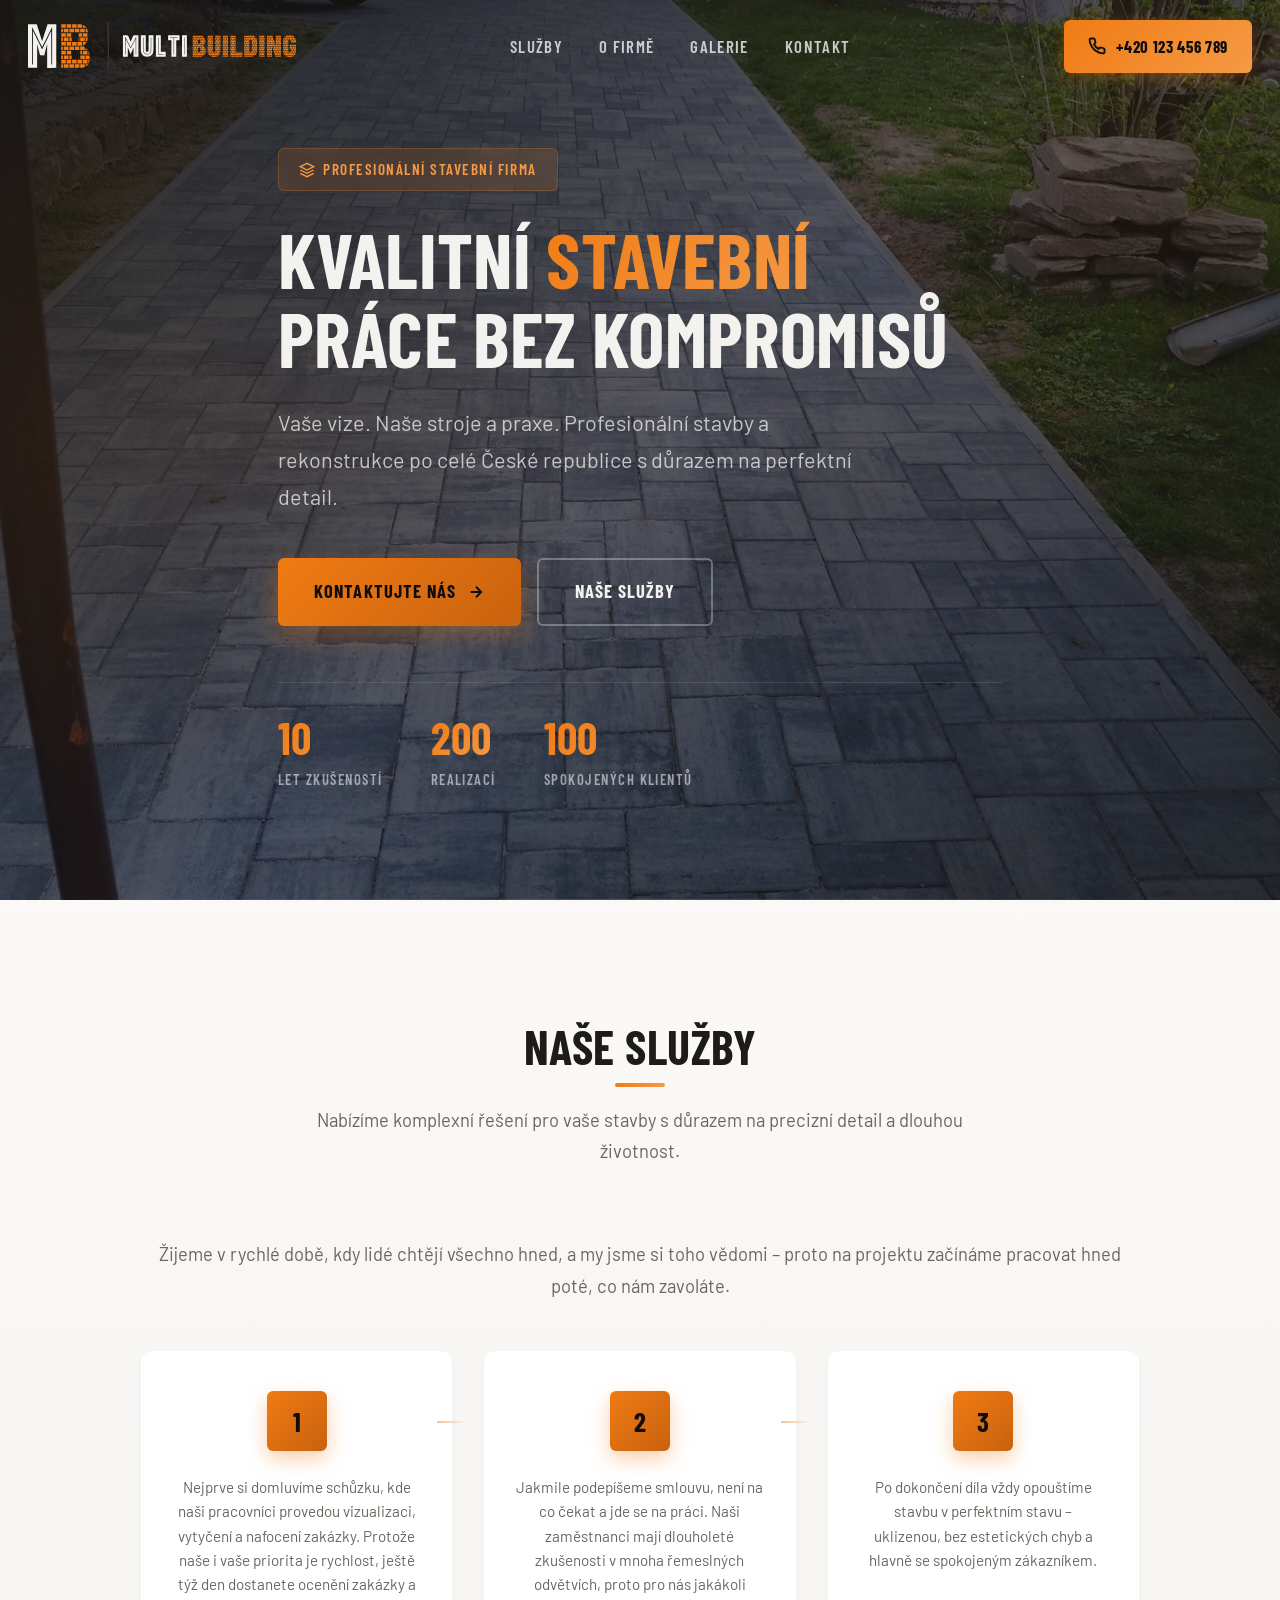
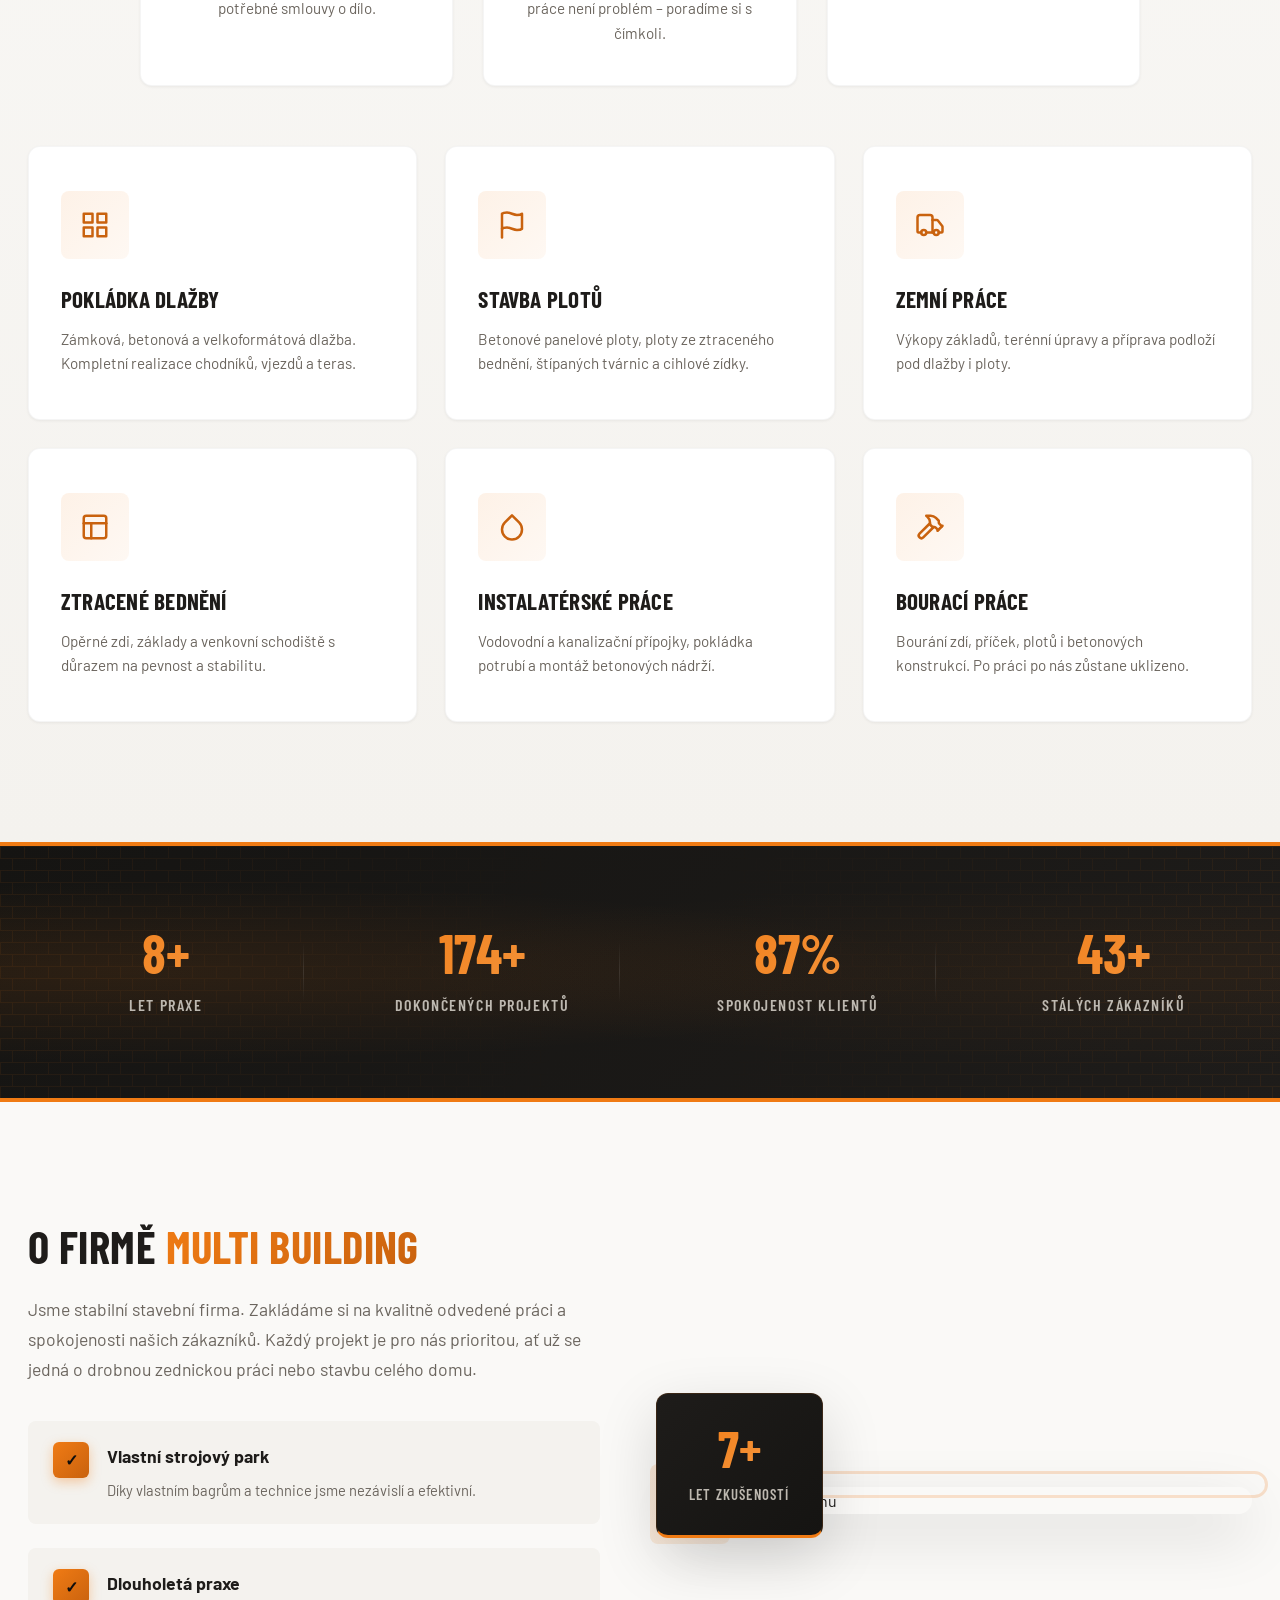
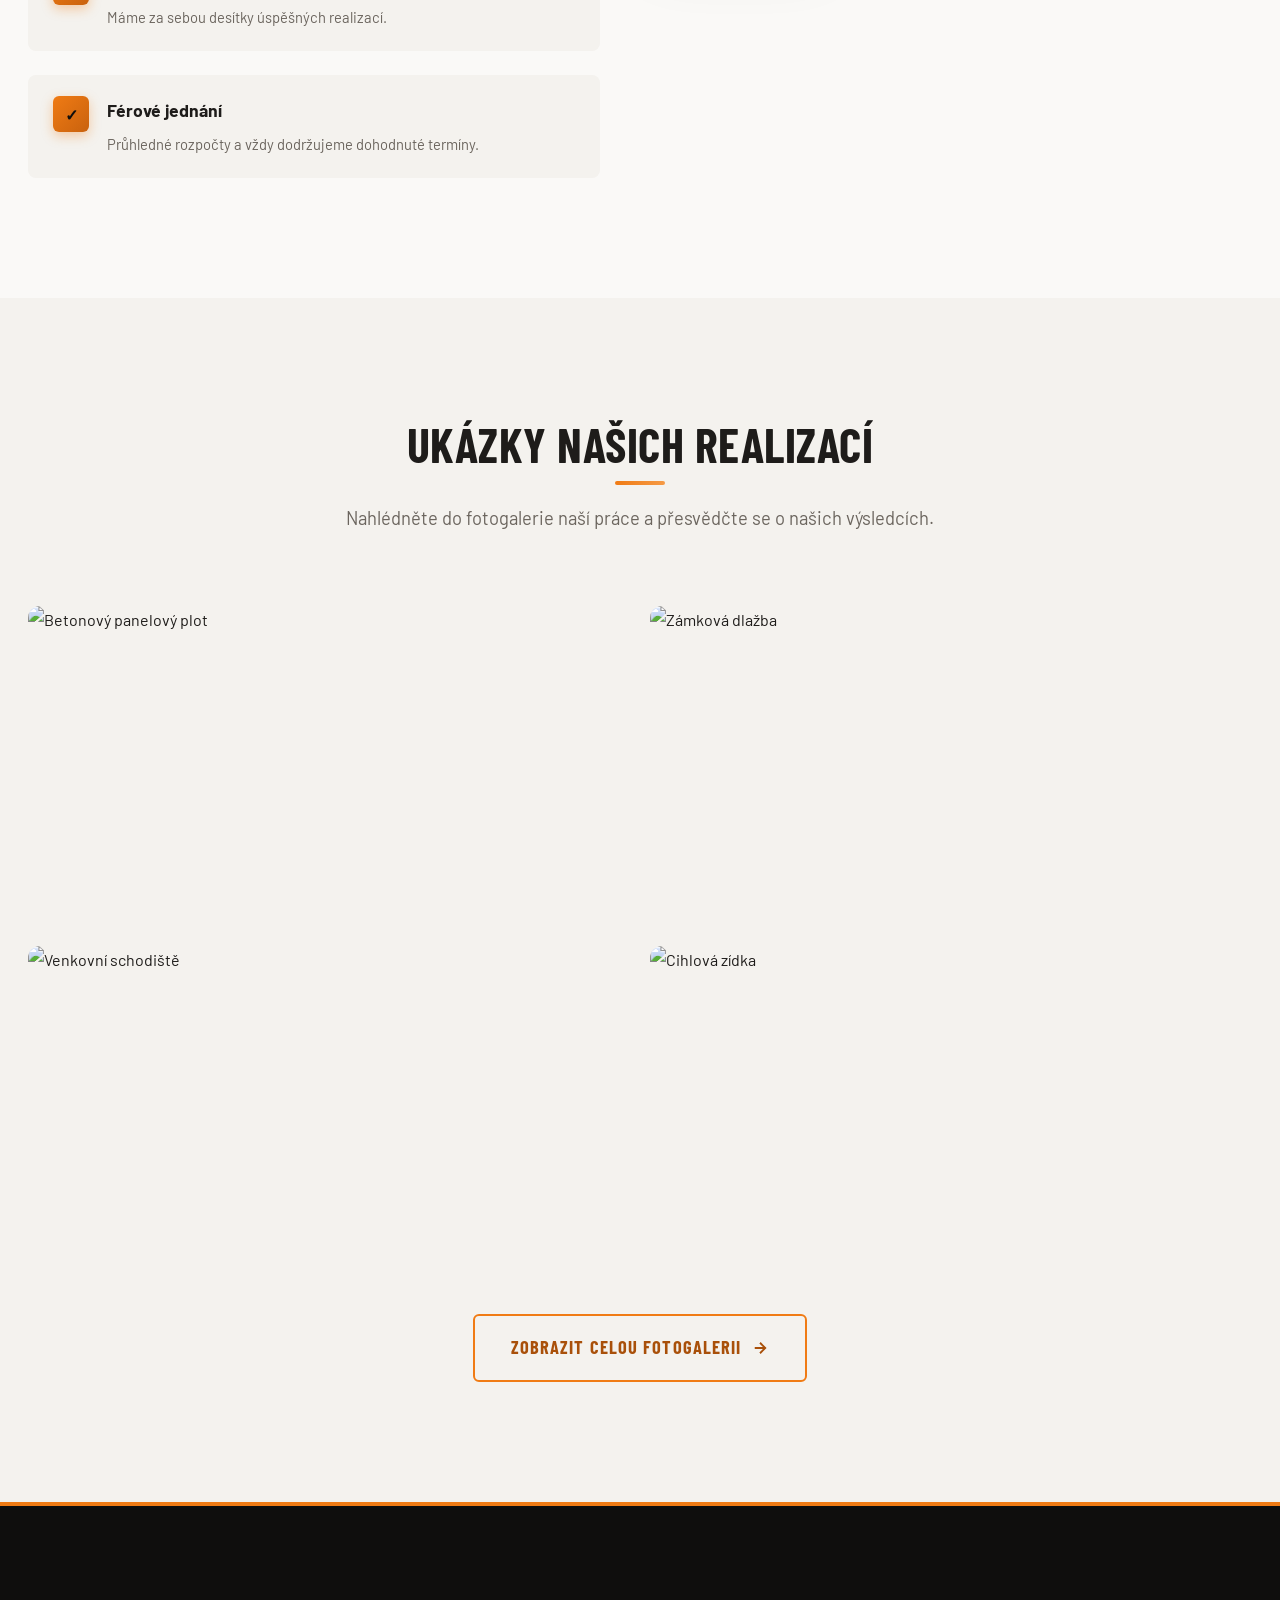
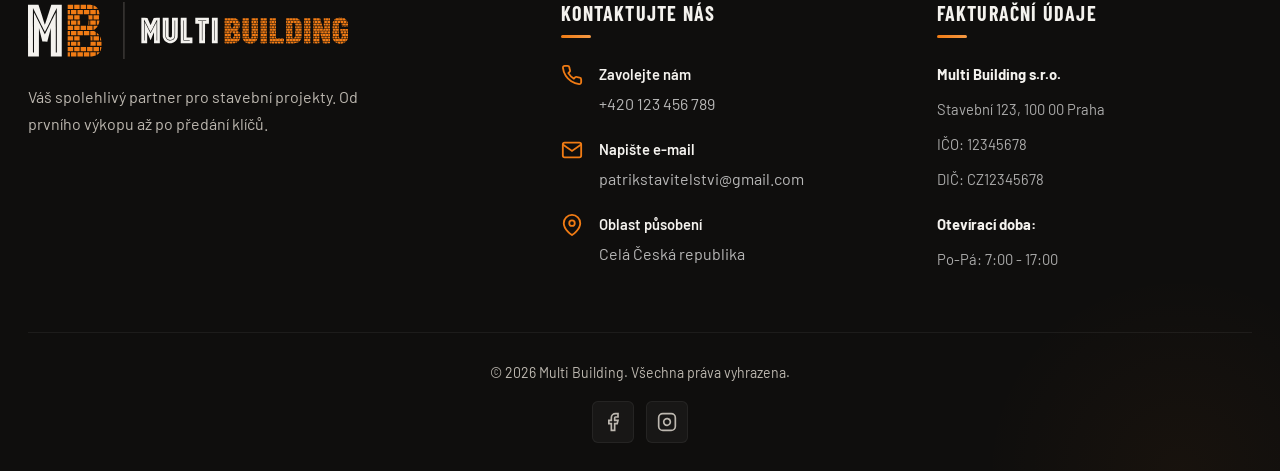
==== index.html @ 067bc7cc "Rozmazání obličejů na všech fotkách přes Cloudinary Všechny odkazy na fotky (101 v galerii, 5 na hla" ====
<!DOCTYPE html>
<html lang="cs">
<head>
    <meta charset="UTF-8">
    <meta name="viewport" content="width=device-width, initial-scale=1.0">
    <meta name="description" content="Multi Building - Profesionální stavební práce, rekonstrukce a zednické práce. Pokládka dlažby, stavba plotů, zemní, instalatérské a bourací práce po celé ČR.">
    <title>Multi Building | Spolehlivé stavební práce</title>
    <meta name="theme-color" content="#151412">
    <!-- Favicon -->
    <link rel="icon" href="favicon.svg" type="image/svg+xml">
    <link rel="icon" href="favicon-32.png" sizes="32x32" type="image/png">
    <link rel="apple-touch-icon" href="apple-touch-icon.png">
    <!-- Google Fonts: Barlow + Barlow Condensed -->
    <link rel="preconnect" href="https://fonts.googleapis.com">
    <link rel="preconnect" href="https://fonts.gstatic.com" crossorigin>
    <link href="https://fonts.googleapis.com/css2?family=Barlow+Condensed:wght@600;700&family=Barlow:wght@400;500;600;700&display=swap" rel="stylesheet">
    <!-- Vlastní CSS -->
    <link rel="stylesheet" href="styles.css?v=3.0">
</head>
<body>
    <!-- Hlavička s navigací -->
    <header class="header" id="header">
        <div class="container header-inner">
            <div class="logo">
                <a href="#uvod"><img src="logo.svg" alt="Multi Building" width="268" height="48"></a>
            </div>
            
            <nav class="nav" id="nav">
                <ul class="nav-list">
                    <li><a href="#sluzby">Služby</a></li>
                    <li><a href="#o-nas">O firmě</a></li>
                    <li><a href="fotogalerie.html">Galerie</a></li>
                    <li><a href="#kontakt">Kontakt</a></li>
                </ul>
            </nav>
            
            <div class="contact-quick">
                <a href="tel:+420123456789" class="phone-btn">
                    <svg xmlns="http://www.w3.org/2000/svg" width="18" height="18" viewBox="0 0 24 24" fill="none" stroke="currentColor" stroke-width="2.5" stroke-linecap="round" stroke-linejoin="round"><path d="M22 16.92v3a2 2 0 0 1-2.18 2 19.79 19.79 0 0 1-8.63-3.07 19.5 19.5 0 0 1-6-6 19.79 19.79 0 0 1-3.07-8.67A2 2 0 0 1 4.11 2h3a2 2 0 0 1 2 1.72 12.84 12.84 0 0 0 .7 2.81 2 2 0 0 1-.45 2.11L8.09 9.91a16 16 0 0 0 6 6l1.27-1.27a2 2 0 0 1 2.11-.45 12.84 12.84 0 0 0 2.81.7A2 2 0 0 1 22 16.92z"></path></svg>
                    +420 123 456 789
                </a>
            </div>
            
            <!-- Hamburger menu pro mobily -->
            <button class="mobile-menu-btn" id="mobile-menu-btn" aria-label="Menu">
                <span></span>
                <span></span>
                <span></span>
            </button>
        </div>
    </header>

    <!-- Úvodní sekce (Hero banner) -->
    <section id="uvod" class="hero">
        <div class="hero-bg"></div>
        <div class="container hero-content">
            <div class="hero-badge">
                <svg xmlns="http://www.w3.org/2000/svg" width="16" height="16" viewBox="0 0 24 24" fill="none" stroke="currentColor" stroke-width="2"><path d="M12 2L2 7l10 5 10-5-10-5z"></path><path d="M2 17l10 5 10-5"></path><path d="M2 12l10 5 10-5"></path></svg>
                Profesionální stavební firma
            </div>
            <h1 class="hero-title">Kvalitní <span>stavební</span> práce bez kompromisů</h1>
            <p class="hero-subtitle">Vaše vize. Naše stroje a praxe. Profesionální stavby a rekonstrukce po celé České republice s důrazem na perfektní detail.</p>
            <div class="hero-actions">
                <a href="#kontakt" class="btn btn-primary">
                    Kontaktujte nás
                    <svg xmlns="http://www.w3.org/2000/svg" width="18" height="18" viewBox="0 0 24 24" fill="none" stroke="currentColor" stroke-width="2.5"><line x1="5" y1="12" x2="19" y2="12"></line><polyline points="12 5 19 12 12 19"></polyline></svg>
                </a>
                <a href="#sluzby" class="btn btn-secondary">Naše služby</a>
            </div>
            <div class="hero-stats">
                <div class="hero-stat">
                    <div class="stat-number" data-count="10">0</div>
                    <div class="stat-label">Let zkušeností</div>
                </div>
                <div class="hero-stat">
                    <div class="stat-number" data-count="200">0</div>
                    <div class="stat-label">Realizací</div>
                </div>
                <div class="hero-stat">
                    <div class="stat-number" data-count="100">0</div>
                    <div class="stat-label">Spokojených klientů</div>
                </div>
            </div>
        </div>
    </section>

    <!-- Rychlý přehled služeb (4 sloupce) -->
<section id="sluzby" class="section bg-gradient">
        <div class="container">
            <div class="section-header reveal">
                <h2>Naše služby</h2>
                <p>Nabízíme komplexní řešení pro vaše stavby s důrazem na precizní detail a dlouhou životnost.</p>
            </div>

            <div class="process-intro reveal">
                <p>Žijeme v rychlé době, kdy lidé chtějí všechno hned, a my jsme si toho vědomi – proto na projektu začínáme pracovat hned poté, co nám zavoláte.</p>

                <div class="process-steps">
                    <div class="process-step">
                        <span class="step-number">1</span>
                        <p>Nejprve si domluvíme schůzku, kde naši pracovníci provedou vizualizaci, vytyčení a nafocení zakázky. Protože naše i vaše priorita je rychlost, ještě týž den dostanete ocenění zakázky a potřebné smlouvy o dílo.</p>
                    </div>
                    <div class="process-step">
                        <span class="step-number">2</span>
                        <p>Jakmile podepíšeme smlouvu, není na co čekat a jde se na práci. Naši zaměstnanci mají dlouholeté zkušenosti v mnoha řemeslných odvětvích, proto pro nás jakákoli práce není problém – poradíme si s čímkoli.</p>
                    </div>
                    <div class="process-step">
                        <span class="step-number">3</span>
                        <p>Po dokončení díla vždy opouštíme stavbu v perfektním stavu – uklizenou, bez estetických chyb a hlavně se spokojeným zákazníkem.</p>
                    </div>
                </div>
            </div>

            <div class="services-grid reveal-stagger">
                
                <div class="service-card">
                    <div class="icon-wrap">
                        <svg xmlns="http://www.w3.org/2000/svg" width="30" height="30" viewBox="0 0 24 24" fill="none" stroke="currentColor" stroke-width="2" stroke-linecap="round" stroke-linejoin="round"><rect x="3" y="3" width="7" height="7"></rect><rect x="14" y="3" width="7" height="7"></rect><rect x="14" y="14" width="7" height="7"></rect><rect x="3" y="14" width="7" height="7"></rect></svg>
                    </div>
                    <h3>Pokládka dlažby</h3>
                    <p>Zámková, betonová a velkoformátová dlažba. Kompletní realizace chodníků, vjezdů a teras.</p>
                </div>
                
                <div class="service-card">
                    <div class="icon-wrap">
                        <svg xmlns="http://www.w3.org/2000/svg" width="30" height="30" viewBox="0 0 24 24" fill="none" stroke="currentColor" stroke-width="2" stroke-linecap="round" stroke-linejoin="round"><path d="M4 15s1-1 4-1 5 2 8 2 4-1 4-1V3s-1 1-4 1-5-2-8-2-4 1-4 1z"></path><line x1="4" y1="22" x2="4" y2="15"></line></svg>
                    </div>
                    <h3>Stavba plotů</h3>
                    <p>Betonové panelové ploty, ploty ze ztraceného bednění, štípaných tvárnic a cihlové zídky.</p>
                </div>
                
                <div class="service-card">
                    <div class="icon-wrap">
                        <svg xmlns="http://www.w3.org/2000/svg" width="30" height="30" viewBox="0 0 24 24" fill="none" stroke="currentColor" stroke-width="2" stroke-linecap="round" stroke-linejoin="round"><path d="M14 18V6a2 2 0 0 0-2-2H4a2 2 0 0 0-2 2v11a1 1 0 0 0 1 1h2"></path><path d="M15 18H9"></path><path d="M19 18h2a1 1 0 0 0 1-1v-3.65a1 1 0 0 0-.22-.624l-3.48-4.35A1 1 0 0 0 17.52 8H14"></path><circle cx="17" cy="18" r="2"></circle><circle cx="7" cy="18" r="2"></circle></svg>
                    </div>
                    <h3>Zemní práce</h3>
                    <p>Výkopy základů, terénní úpravy a příprava podloží pod dlažby i ploty.</p>
                </div>
                
                <div class="service-card">
                    <div class="icon-wrap">
                        <svg xmlns="http://www.w3.org/2000/svg" width="30" height="30" viewBox="0 0 24 24" fill="none" stroke="currentColor" stroke-width="2" stroke-linecap="round" stroke-linejoin="round"><rect x="3" y="3" width="18" height="18" rx="2" ry="2"></rect><line x1="3" y1="9" x2="21" y2="9"></line><line x1="9" y1="21" x2="9" y2="9"></line></svg>
                    </div>
                    <h3>Ztracené bednění</h3>
                    <p>Opěrné zdi, základy a venkovní schodiště s důrazem na pevnost a stabilitu.</p>
                </div>
                
                <div class="service-card">
                    <div class="icon-wrap">
                        <svg xmlns="http://www.w3.org/2000/svg" width="30" height="30" viewBox="0 0 24 24" fill="none" stroke="currentColor" stroke-width="2" stroke-linecap="round" stroke-linejoin="round"><path d="M12 2.69l5.66 5.66a8 8 0 1 1-11.31 0z"></path></svg>
                    </div>
                    <h3>Instalatérské práce</h3>
                    <p>Vodovodní a kanalizační přípojky, pokládka potrubí a montáž betonových nádrží.</p>
                </div>
                
                <div class="service-card">
                    <div class="icon-wrap">
                        <svg xmlns="http://www.w3.org/2000/svg" width="30" height="30" viewBox="0 0 24 24" fill="none" stroke="currentColor" stroke-width="2" stroke-linecap="round" stroke-linejoin="round"><path d="m15 12-8.373 8.373a1 1 0 1 1-3-3L12 9"></path><path d="m18 15 4-4"></path><path d="m21.5 11.5-1.914-1.914A2 2 0 0 1 19 8.172V7l-2.26-2.26a6 6 0 0 0-4.202-1.756L9 2.96l.92.82A6.18 6.18 0 0 1 12 8.4V10l2 2h1.172a2 2 0 0 1 1.414.586L18.5 14.5"></path></svg>
                    </div>
                    <h3>Bourací práce</h3>
                    <p>Bourání zdí, příček, plotů i betonových konstrukcí. Po práci po nás zůstane uklizeno.</p>
                </div>
                
            </div>
        </div>
    </section>

    <!-- Statistiky -->
    <div class="stats-band">
        <div class="container">
            <div class="stats-grid reveal-stagger">
                <div class="stat-item">
                    <div class="stat-number" data-count="10">0+</div>
                    <div class="stat-label">Let praxe</div>
                </div>
                <div class="stat-item">
                    <div class="stat-number" data-count="200">0+</div>
                    <div class="stat-label">Dokončených projektů</div>
                </div>
                <div class="stat-item">
                    <div class="stat-number" data-count="100">0%</div>
                    <div class="stat-label">Spokojenost klientů</div>
                </div>
                <div class="stat-item">
                    <div class="stat-number" data-count="50">0+</div>
                    <div class="stat-label">Stálých zákazníků</div>
                </div>
            </div>
        </div>
    </div>

    <!-- O firmě -->
    <section id="o-nas" class="section">
        <div class="container about-container">
            <div class="about-content reveal-left">
                <h2>O firmě <span>Multi Building</span></h2>
                <p>Jsme stabilní stavební firma. Zakládáme si na kvalitně odvedené práci a spokojenosti našich zákazníků. Každý projekt je pro nás prioritou, ať už se jedná o drobnou zednickou práci nebo stavbu celého domu.</p>
                <ul class="about-features">
                    <li>
                        <div class="check-icon">✓</div>
                        <div>
                            <strong>Vlastní strojový park</strong>
                            <span>Díky vlastním bagrům a technice jsme nezávislí a efektivní.</span>
                        </div>
                    </li>
                    <li>
                        <div class="check-icon">✓</div>
                        <div>
                            <strong>Dlouholetá praxe</strong>
                            <span>Máme za sebou desítky úspěšných realizací.</span>
                        </div>
                    </li>
                    <li>
                        <div class="check-icon">✓</div>
                        <div>
                            <strong>Férové jednání</strong>
                            <span>Průhledné rozpočty a vždy dodržujeme dohodnuté termíny.</span>
                        </div>
                    </li>
                </ul>
            </div>
            <div class="about-image reveal-right">
                <img src="https://res.cloudinary.com/xtixzpri/image/upload/c_limit,w_1000/e_blur_faces:2000/f_auto,q_auto,w_600/Stavba_betonového_panelového_plotu_s_pomocníky_na_staveništi" alt="Naše práce v terénu" loading="lazy">
                <div class="experience-badge">
                    <span class="number" data-count="10">0+</span>
                    <span class="text">Let zkušeností</span>
                </div>
            </div>
        </div>
    </section>

    <!-- Fotogalerie (Ukázka) -->
    <section id="galerie" class="section bg-light">
        <div class="container">
            <div class="section-header reveal">
                <h2>Ukázky našich realizací</h2>
                <p>Nahlédněte do fotogalerie naší práce a přesvědčte se o našich výsledcích.</p>
            </div>
            <div class="gallery-grid-home reveal-stagger">
                <div class="gallery-item" onclick="openLightbox(this)">
                    <img src="https://res.cloudinary.com/xtixzpri/image/upload/c_limit,w_1000/e_blur_faces:2000/f_auto,q_auto,w_400,c_fill/Dokončený_betonový_panelový_plot_s_imitací_štípaného_kamene" alt="Betonový panelový plot" loading="lazy">
                    <div class="gallery-overlay"><span>Betonové ploty</span></div>
                </div>
                <div class="gallery-item" onclick="openLightbox(this)">
                    <img src="https://res.cloudinary.com/xtixzpri/image/upload/c_limit,w_1000/e_blur_faces:2000/f_auto,q_auto,w_400,c_fill/Dlouhá_dlážděná_příjezdová_cesta_k_rodinnému_domu" alt="Zámková dlažba" loading="lazy">
                    <div class="gallery-overlay"><span>Zámková dlažba</span></div>
                </div>
                <div class="gallery-item" onclick="openLightbox(this)">
                    <img src="https://res.cloudinary.com/xtixzpri/image/upload/c_limit,w_1000/e_blur_faces:2000/f_auto,q_auto,w_400,c_fill/Výstavba_venkovního_schodiště_ze_zámkové_dlažby_a_obrubníků" alt="Venkovní schodiště" loading="lazy">
                    <div class="gallery-overlay"><span>Venkovní schodiště</span></div>
                </div>
                <div class="gallery-item" onclick="openLightbox(this)">
                    <img src="https://res.cloudinary.com/xtixzpri/image/upload/c_limit,w_1000/e_blur_faces:2000/f_auto,q_auto,w_400,c_fill/Zděná_cihlová_zídka_před_předzahrádkou_městského_domu" alt="Cihlová zídka" loading="lazy">
                    <div class="gallery-overlay"><span>Cihlové zídky a opěrné zdi</span></div>
                </div>
            </div>
            <div class="gallery-cta reveal">
                <a href="fotogalerie.html" class="btn btn-outline">
                    Zobrazit celou fotogalerii
                    <svg xmlns="http://www.w3.org/2000/svg" width="18" height="18" viewBox="0 0 24 24" fill="none" stroke="currentColor" stroke-width="2.5"><line x1="5" y1="12" x2="19" y2="12"></line><polyline points="12 5 19 12 12 19"></polyline></svg>
                </a>
            </div>
        </div>
    </section>

    <!-- Patička a Kontakt -->
    <footer id="kontakt" class="footer">
        <div class="container">
            <div class="footer-grid">
                
                <div class="footer-col brand-col">
                    <h2><img src="logo.svg" alt="Multi Building" width="320" height="57" loading="lazy"></h2>
                    <p>Váš spolehlivý partner pro stavební projekty. Od prvního výkopu až po předání klíčů.</p>
                </div>
                
                <div class="footer-col contact-col">
                    <h3>Kontaktujte nás</h3>
                    <div class="contact-methods">
                        <a href="tel:+420123456789" class="contact-item">
                            <svg xmlns="http://www.w3.org/2000/svg" width="22" height="22" viewBox="0 0 24 24" fill="none" stroke="currentColor" stroke-width="2"><path d="M22 16.92v3a2 2 0 0 1-2.18 2 19.79 19.79 0 0 1-8.63-3.07 19.5 19.5 0 0 1-6-6 19.79 19.79 0 0 1-3.07-8.67A2 2 0 0 1 4.11 2h3a2 2 0 0 1 2 1.72 12.84 12.84 0 0 0 .7 2.81 2 2 0 0 1-.45 2.11L8.09 9.91a16 16 0 0 0 6 6l1.27-1.27a2 2 0 0 1 2.11-.45 12.84 12.84 0 0 0 2.81.7A2 2 0 0 1 22 16.92z"></path></svg>
                            <span>
                                <strong>Zavolejte nám</strong>
                                +420 123 456 789
                            </span>
                        </a>
                        <a href="mailto:info@patrik-stavebnictvi.cz" class="contact-item">
                            <svg xmlns="http://www.w3.org/2000/svg" width="22" height="22" viewBox="0 0 24 24" fill="none" stroke="currentColor" stroke-width="2"><path d="M4 4h16c1.1 0 2 .9 2 2v12c0 1.1-.9 2-2 2H4c-1.1 0-2-.9-2-2V6c0-1.1.9-2 2-2z"></path><polyline points="22,6 12,13 2,6"></polyline></svg>
                            <span>
                                <strong>Napište e-mail</strong>
                                patrikstavitelstvi@gmail.com
                            </span>
                        </a>
                        <div class="contact-item">
                            <svg xmlns="http://www.w3.org/2000/svg" width="22" height="22" viewBox="0 0 24 24" fill="none" stroke="currentColor" stroke-width="2"><path d="M21 10c0 7-9 13-9 13s-9-6-9-13a9 9 0 0 1 18 0z"></path><circle cx="12" cy="10" r="3"></circle></svg>
                            <span>
                                <strong>Oblast působení</strong>
                                Celá Česká republika
                            </span>
                        </div>
                    </div>
                </div>
                
                <div class="footer-col info-col">
                    <h3>Fakturační údaje</h3>
                    <ul class="company-details">
                        <li><strong>Multi Building s.r.o.</strong></li>
                        <li>Stavební 123, 100 00 Praha</li>
                        <li>IČO: 12345678</li>
                        <li>DIČ: CZ12345678</li>
                    </ul>
                    <ul class="company-details" style="margin-top: 20px;">
                        <li><strong>Otevírací doba:</strong></li>
                        <li>Po-Pá: 7:00 - 17:00</li>
                    </ul>
                </div>
                
            </div>
            
            <div class="footer-bottom">
                <p>&copy; 2026 Multi Building. Všechna práva vyhrazena.</p>
                <div class="socials">
                    <a href="https://www.facebook.com/share/1F8pNxp1GY/?mibextid=wwXIfr" target="_blank" rel="noopener noreferrer" aria-label="Facebook"><svg xmlns="http://www.w3.org/2000/svg" width="20" height="20" viewBox="0 0 24 24" fill="none" stroke="currentColor" stroke-width="2"><path d="M18 2h-3a5 5 0 0 0-5 5v3H7v4h3v8h4v-8h3l1-4h-4V7a1 1 0 0 1 1-1h3z"></path></svg></a>
                    <a href="https://www.instagram.com/patrikstavitelstvi" target="_blank" rel="noopener noreferrer" aria-label="Instagram"><svg xmlns="http://www.w3.org/2000/svg" width="20" height="20" viewBox="0 0 24 24" fill="none" stroke="currentColor" stroke-width="2"><rect x="2" y="2" width="20" height="20" rx="5" ry="5"></rect><path d="M16 11.37A4 4 0 1 1 12.63 8 4 4 0 0 1 16 11.37z"></path><line x1="17.5" y1="6.5" x2="17.51" y2="6.5"></line></svg></a>
                </div>
            </div>
        </div>
    </footer>

    <!-- Lightbox -->
    <div class="lightbox" id="lightbox">
        <button class="lightbox-close" id="lightbox-close" aria-label="Zavřít">&times;</button>
        <button class="lightbox-nav lightbox-prev" id="lightbox-prev" aria-label="Předchozí">&#8249;</button>
        <button class="lightbox-nav lightbox-next" id="lightbox-next" aria-label="Další">&#8250;</button>
        <img src="" alt="" id="lightbox-img">
        <div class="lightbox-caption" id="lightbox-caption"></div>
    </div>

    <!-- Scroll to Top -->
    <button class="scroll-top" id="scroll-top" aria-label="Nahoru">
        <svg xmlns="http://www.w3.org/2000/svg" width="22" height="22" viewBox="0 0 24 24" fill="none" stroke="currentColor" stroke-width="2.5" stroke-linecap="round" stroke-linejoin="round"><polyline points="18 15 12 9 6 15"></polyline></svg>
    </button>

    <!-- JavaScript -->
    <script>
        // ===========================================
        // MOBILE MENU
        // ===========================================
        const menuBtn = document.getElementById('mobile-menu-btn');
        const nav = document.getElementById('nav');
        const header = document.getElementById('header');

        menuBtn.addEventListener('click', () => {
            menuBtn.classList.toggle('active');
            nav.classList.toggle('active');
        });

        document.querySelectorAll('.nav a').forEach(link => {
            link.addEventListener('click', () => {
                menuBtn.classList.remove('active');
                nav.classList.remove('active');
            });
        });

        // ===========================================
        // HEADER SCROLL EFFECT
        // ===========================================
        let lastScroll = 0;
        window.addEventListener('scroll', () => {
            const currentScroll = window.scrollY;
            if (currentScroll > 60) {
                header.classList.add('scrolled');
            } else {
                header.classList.remove('scrolled');
            }
            lastScroll = currentScroll;
        });

        // ===========================================
        // SCROLL-TO-TOP BUTTON
        // ===========================================
        const scrollTopBtn = document.getElementById('scroll-top');
        
        window.addEventListener('scroll', () => {
            if (window.scrollY > 600) {
                scrollTopBtn.classList.add('visible');
            } else {
                scrollTopBtn.classList.remove('visible');
            }
        });

        scrollTopBtn.addEventListener('click', () => {
            window.scrollTo({ top: 0, behavior: 'smooth' });
        });

        // ===========================================
        // SCROLL REVEAL ANIMATIONS
        // ===========================================
        const revealElements = document.querySelectorAll('.reveal, .reveal-left, .reveal-right, .reveal-stagger');

        const revealObserver = new IntersectionObserver((entries) => {
            entries.forEach(entry => {
                if (entry.isIntersecting) {
                    entry.target.classList.add('revealed');
                    revealObserver.unobserve(entry.target);
                }
            });
        }, {
            threshold: 0.15,
            rootMargin: '0px 0px -50px 0px'
        });

        revealElements.forEach(el => revealObserver.observe(el));

        // ===========================================
        // ANIMATED COUNTERS
        // ===========================================
        function animateCounter(el) {
            const target = parseInt(el.dataset.count);
            const duration = 2000;
            const start = performance.now();
            const suffix = el.textContent.replace(/[0-9]/g, '');
            
            function update(now) {
                const elapsed = now - start;
                const progress = Math.min(elapsed / duration, 1);
                // Ease out cubic
                const eased = 1 - Math.pow(1 - progress, 3);
                const current = Math.floor(eased * target);
                el.textContent = current + suffix;
                
                if (progress < 1) {
                    requestAnimationFrame(update);
                } else {
                    el.textContent = target + suffix;
                }
            }
            requestAnimationFrame(update);
        }

        const counterElements = document.querySelectorAll('[data-count]');
        const counterObserver = new IntersectionObserver((entries) => {
            entries.forEach(entry => {
                if (entry.isIntersecting) {
                    animateCounter(entry.target);
                    counterObserver.unobserve(entry.target);
                }
            });
        }, { threshold: 0.5 });

        counterElements.forEach(el => counterObserver.observe(el));

        // ===========================================
        // LIGHTBOX
        // ===========================================
        const lightbox = document.getElementById('lightbox');
        const lightboxImg = document.getElementById('lightbox-img');
        const lightboxCaption = document.getElementById('lightbox-caption');
        const lightboxClose = document.getElementById('lightbox-close');
        const lightboxPrev = document.getElementById('lightbox-prev');
        const lightboxNext = document.getElementById('lightbox-next');
        
        let currentLightboxIndex = 0;
        let lightboxImages = [];

        function openLightbox(element) {
            const allItems = document.querySelectorAll('.gallery-item:not(.hide)');
            lightboxImages = [];
            allItems.forEach((item, i) => {
                const img = item.querySelector('img');
                if (img) {
                    lightboxImages.push({
                        src: img.src,
                        alt: img.alt
                    });
                    if (item === element) {
                        currentLightboxIndex = i;
                    }
                }
            });
            
            showLightboxImage();
            lightbox.classList.add('active');
            document.body.style.overflow = 'hidden';
        }

        function showLightboxImage() {
            if (lightboxImages[currentLightboxIndex]) {
                lightboxImg.src = lightboxImages[currentLightboxIndex].src;
                lightboxImg.alt = lightboxImages[currentLightboxIndex].alt;
                lightboxCaption.textContent = lightboxImages[currentLightboxIndex].alt;
            }
        }

        function closeLightbox() {
            lightbox.classList.remove('active');
            document.body.style.overflow = '';
        }

        lightboxClose.addEventListener('click', closeLightbox);
        lightbox.addEventListener('click', (e) => {
            if (e.target === lightbox) closeLightbox();
        });

        lightboxPrev.addEventListener('click', (e) => {
            e.stopPropagation();
            currentLightboxIndex = (currentLightboxIndex - 1 + lightboxImages.length) % lightboxImages.length;
            showLightboxImage();
        });

        lightboxNext.addEventListener('click', (e) => {
            e.stopPropagation();
            currentLightboxIndex = (currentLightboxIndex + 1) % lightboxImages.length;
            showLightboxImage();
        });

        document.addEventListener('keydown', (e) => {
            if (!lightbox.classList.contains('active')) return;
            if (e.key === 'Escape') closeLightbox();
            if (e.key === 'ArrowLeft') {
                currentLightboxIndex = (currentLightboxIndex - 1 + lightboxImages.length) % lightboxImages.length;
                showLightboxImage();
            }
            if (e.key === 'ArrowRight') {
                currentLightboxIndex = (currentLightboxIndex + 1) % lightboxImages.length;
                showLightboxImage();
            }
        });

        // ===========================================
        // SMOOTH ANCHOR SCROLLING
        // ===========================================
        document.querySelectorAll('a[href^="#"]').forEach(anchor => {
            anchor.addEventListener('click', function(e) {
                const href = this.getAttribute('href');
                if (href === '#') return;
                const target = document.querySelector(href);
                if (target) {
                    e.preventDefault();
                    target.scrollIntoView({ behavior: 'smooth', block: 'start' });
                }
            });
        });
    </script>
</body>
</html>
---- styles.css ----
/* =============================================
   MULTI BUILDING — DESIGN SYSTEM
   Barvy a písmo vychází z loga / banneru.
   ============================================= */

/* ---------- Custom Properties ---------- */
:root {
    /* Primary palette — cihlová oranžová z loga */
    --primary: #F07B14;
    --primary-light: #F59A45;
    --primary-dark: #C9620E;
    --primary-ink: #A9500A; /* oranžový text na světlém pozadí (čitelnost) */
    --primary-glow: rgba(240, 123, 20, 0.35);

    /* Dark palette — teplá černá z loga */
    --dark-950: #0F0E0D;
    --dark-900: #151412;
    --dark-800: #1E1C1A;
    --dark-700: #292623;
    --dark-600: #3A3734;

    /* Light palette — krémová bílá z loga */
    --light-50: #FAF9F7;
    --light-100: #F4F2EE;
    --light-200: #E8E4DE;
    --light-300: #D6D0C7;

    /* Text */
    --text-primary: #F4F2EE;
    --text-secondary: #BDB8B0;
    --text-dark: #1E1C1A;
    --text-dark-muted: #6B655E;

    /* Fonts */
    --font-body: 'Barlow', sans-serif;
    --font-display: 'Barlow Condensed', 'Barlow', sans-serif;

    /* Cihlový vzor (motiv z loga) */
    --brick-pattern: url("data:image/svg+xml,%3Csvg xmlns='http://www.w3.org/2000/svg' width='48' height='24'%3E%3Cpath d='M0 .5h48M0 12.5h48M.5 0v12M24.5 0v12M12.5 12v12M36.5 12v12' fill='none' stroke='%23F07B14'/%3E%3C/svg%3E");

    /* Surfaces */
    --surface-glass: rgba(255, 255, 255, 0.04);
    --surface-glass-hover: rgba(255, 255, 255, 0.08);
    --surface-card: #ffffff;
    --surface-card-hover: #FDFCFA;

    /* Effects */
    --transition-smooth: all 0.4s cubic-bezier(0.25, 0.46, 0.45, 0.94);
    --transition-bounce: all 0.5s cubic-bezier(0.34, 1.56, 0.64, 1);
    --transition-fast: all 0.2s ease;
    --shadow-sm: 0 1px 3px rgba(0,0,0,0.06);
    --shadow-md: 0 4px 20px rgba(0,0,0,0.08);
    --shadow-lg: 0 10px 40px rgba(0,0,0,0.12);
    --shadow-xl: 0 20px 60px rgba(0,0,0,0.15);
    --shadow-glow: 0 0 40px var(--primary-glow);
    --border-radius: 12px;
    --border-radius-sm: 8px;
    --border-radius-lg: 16px;
    --radius-btn: 6px; /* hranaté "cihlové" rohy tlačítek */
}

/* ---------- Reset & Base ---------- */
*,
*::before,
*::after {
    margin: 0;
    padding: 0;
    box-sizing: border-box;
}

html {
    scroll-behavior: smooth;
    scrollbar-width: thin;
    scrollbar-color: var(--primary) var(--dark-900);
}

/* Custom scrollbar */
::-webkit-scrollbar {
    width: 8px;
}
::-webkit-scrollbar-track {
    background: var(--dark-900);
}
::-webkit-scrollbar-thumb {
    background: linear-gradient(to bottom, var(--primary), var(--primary-dark));
    border-radius: 4px;
}

body {
    font-family: var(--font-body);
    color: var(--text-dark);
    background-color: var(--light-50);
    line-height: 1.7;
    overflow-x: hidden;
    -webkit-font-smoothing: antialiased;
    -moz-osx-font-smoothing: grayscale;
}

::selection {
    background: var(--primary);
    color: var(--dark-900);
}

/* ---------- Typography ---------- */
h1, h2, h3, h4, h5 {
    font-family: var(--font-display);
    font-weight: 700;
    line-height: 1.1;
    letter-spacing: 0.01em;
    text-transform: uppercase;
}

a {
    text-decoration: none;
    color: inherit;
    transition: var(--transition-smooth);
}

img {
    display: block;
    max-width: 100%;
}

/* ---------- Layout ---------- */
.container {
    width: 100%;
    max-width: 1280px;
    margin: 0 auto;
    padding: 0 28px;
}

.section {
    padding: 120px 0;
    position: relative;
}

.section-header {
    text-align: center;
    max-width: 720px;
    margin: 0 auto 72px;
}

.section-header h2 {
    font-size: clamp(2rem, 4vw, 3rem);
    margin-bottom: 20px;
    position: relative;
    display: inline-block;
    color: var(--text-dark);
}

.section-header h2::after {
    content: '';
    position: absolute;
    width: 50px;
    height: 4px;
    background: linear-gradient(90deg, var(--primary), var(--primary-light));
    bottom: -14px;
    left: 50%;
    transform: translateX(-50%);
    border-radius: 2px;
}

.section-header p {
    color: var(--text-dark-muted);
    font-size: 1.15rem;
    margin-top: 12px;
    line-height: 1.7;
}

/* ---------- Section backgrounds ---------- */
.bg-dark {
    background: var(--dark-900);
    color: var(--text-primary);
}

.bg-dark .section-header h2 {
    color: var(--text-primary);
}

.bg-dark .section-header p {
    color: var(--text-secondary);
}

.bg-light {
    background: var(--light-100);
}

.bg-gradient {
    background: linear-gradient(180deg, var(--light-50) 0%, var(--light-100) 100%);
}

/* ---------- Buttons ---------- */
.btn {
    display: inline-flex;
    align-items: center;
    justify-content: center;
    gap: 10px;
    padding: 16px 36px;
    font-family: var(--font-display);
    font-weight: 700;
    border-radius: var(--radius-btn);
    transition: var(--transition-smooth);
    cursor: pointer;
    font-size: 1.15rem;
    border: none;
    position: relative;
    overflow: hidden;
    letter-spacing: 0.06em;
    text-transform: uppercase;
}

.btn::after {
    content: '';
    position: absolute;
    top: 50%;
    left: 50%;
    width: 0;
    height: 0;
    border-radius: 50%;
    background: rgba(255,255,255,0.15);
    transition: width 0.6s ease, height 0.6s ease;
    transform: translate(-50%, -50%);
}

.btn:hover::after {
    width: 300px;
    height: 300px;
}

.btn-primary {
    background: linear-gradient(135deg, var(--primary), var(--primary-dark));
    color: var(--dark-950);
    box-shadow: 0 8px 25px var(--primary-glow);
}

.btn-primary:hover {
    transform: translateY(-3px);
    box-shadow: 0 16px 40px var(--primary-glow);
}

.btn-secondary {
    background: transparent;
    color: var(--text-primary);
    border: 2px solid rgba(255, 255, 255, 0.3);
    backdrop-filter: blur(4px);
}

.btn-secondary:hover {
    background: rgba(255, 255, 255, 0.1);
    border-color: rgba(255, 255, 255, 0.6);
    color: var(--text-primary);
    transform: translateY(-3px);
}

.btn-outline {
    background: transparent;
    color: var(--primary-ink);
    border: 2px solid var(--primary);
}

.btn-outline:hover {
    background: var(--primary);
    color: var(--dark-950);
    transform: translateY(-3px);
    box-shadow: 0 12px 30px var(--primary-glow);
}

/* =============================================
   HEADER & NAVIGATION
   ============================================= */
.header {
    position: fixed;
    top: 0;
    left: 0;
    width: 100%;
    z-index: 1000;
    padding: 20px 0;
    transition: var(--transition-smooth);
    background: transparent;
}

.header.scrolled {
    background: rgba(21, 20, 18, 0.92);
    backdrop-filter: blur(20px) saturate(180%);
    -webkit-backdrop-filter: blur(20px) saturate(180%);
    padding: 12px 0;
    box-shadow: 0 4px 30px rgba(0, 0, 0, 0.3);
    border-bottom: 2px solid var(--primary);
}

.header-inner {
    display: flex;
    align-items: center;
    justify-content: space-between;
}

.logo a {
    display: flex;
    align-items: center;
}

.logo img {
    height: 48px;
    width: auto;
    transition: var(--transition-smooth);
}

.header.scrolled .logo img {
    height: 42px;
}

.nav-list {
    display: flex;
    list-style: none;
    gap: 36px;
}

.nav-list a {
    color: rgba(255, 255, 255, 0.75);
    font-family: var(--font-display);
    font-weight: 600;
    position: relative;
    padding: 4px 0;
    text-transform: uppercase;
    letter-spacing: 0.08em;
    font-size: 1.05rem;
}

.nav-list a::after {
    content: '';
    position: absolute;
    width: 0;
    height: 2px;
    background: linear-gradient(90deg, var(--primary), var(--primary-light));
    bottom: -4px;
    left: 0;
    transition: var(--transition-smooth);
    border-radius: 1px;
}

.nav-list a:hover {
    color: var(--text-primary);
}

.nav-list a:hover::after {
    width: 100%;
}

.contact-quick {
    display: flex;
    align-items: center;
}

.phone-btn {
    display: flex;
    align-items: center;
    gap: 10px;
    color: var(--dark-950);
    background: linear-gradient(135deg, var(--primary), var(--primary-light));
    padding: 12px 24px;
    border-radius: var(--radius-btn);
    font-family: var(--font-display);
    font-weight: 700;
    font-size: 1.05rem;
    box-shadow: 0 4px 15px var(--primary-glow);
    letter-spacing: 0.04em;
}

.phone-btn:hover {
    transform: scale(1.05) translateY(-2px);
    box-shadow: 0 8px 25px var(--primary-glow);
}

/* Hamburger menu */
.mobile-menu-btn {
    display: none;
    background: none;
    border: none;
    cursor: pointer;
    width: 32px;
    height: 22px;
    position: relative;
    z-index: 1001;
}

.mobile-menu-btn span {
    position: absolute;
    width: 100%;
    height: 2.5px;
    background: var(--text-primary);
    border-radius: 2px;
    transition: var(--transition-smooth);
}

.mobile-menu-btn span:nth-child(1) { top: 0; }
.mobile-menu-btn span:nth-child(2) { top: 50%; transform: translateY(-50%); }
.mobile-menu-btn span:nth-child(3) { bottom: 0; }

.mobile-menu-btn.active span:nth-child(1) {
    transform: rotate(45deg);
    top: 50%;
    margin-top: -1.25px;
}

.mobile-menu-btn.active span:nth-child(2) {
    opacity: 0;
    transform: translateX(20px);
}

.mobile-menu-btn.active span:nth-child(3) {
    transform: rotate(-45deg);
    bottom: 50%;
    margin-bottom: -1.25px;
}

/* =============================================
   HERO SECTION
   ============================================= */
.hero {
    position: relative;
    min-height: 100vh;
    display: flex;
    align-items: center;
    padding-top: 100px;
    padding-bottom: 60px;
    color: var(--text-primary);
    overflow: hidden;
}

.hero-bg {
    position: absolute;
    inset: 0;
    background: linear-gradient(135deg, rgba(21, 20, 18, 0.94) 0%, rgba(21, 20, 18, 0.65) 50%, rgba(21, 20, 18, 0.85) 100%),
                url('hero-bg.jpg') center/cover no-repeat;
    z-index: -2;
    transform: scale(1.03);
    animation: zoomBg 25s infinite alternate ease-in-out;
}

/* Gradient mesh overlay for depth */
.hero::before {
    content: '';
    position: absolute;
    inset: 0;
    background:
        radial-gradient(ellipse at 20% 50%, rgba(240, 123, 20, 0.08) 0%, transparent 60%),
        radial-gradient(ellipse at 80% 20%, rgba(240, 123, 20, 0.04) 0%, transparent 50%);
    z-index: -1;
    pointer-events: none;
}

/* Bottom edge line */
.hero::after {
    content: '';
    position: absolute;
    bottom: 0;
    left: 0;
    right: 0;
    height: 1px;
    background: linear-gradient(90deg, transparent, rgba(240, 123, 20, 0.3), transparent);
    z-index: 1;
    pointer-events: none;
}

@keyframes zoomBg {
    from { transform: scale(1.03); }
    to { transform: scale(1.12); }
}

.hero-content {
    max-width: 780px;
    position: relative;
    z-index: 1;
}

.hero-badge {
    display: inline-flex;
    align-items: center;
    gap: 8px;
    background: rgba(240, 123, 20, 0.12);
    border: 1px solid rgba(240, 123, 20, 0.25);
    color: var(--primary-light);
    padding: 8px 20px;
    border-radius: var(--radius-btn);
    font-family: var(--font-display);
    font-size: 0.95rem;
    font-weight: 600;
    text-transform: uppercase;
    letter-spacing: 0.1em;
    margin-bottom: 28px;
    backdrop-filter: blur(10px);
    animation: fadeInDown 0.8s ease-out;
}

.hero-badge svg {
    width: 16px;
    height: 16px;
}

.hero-title {
    font-size: clamp(2.8rem, 6vw, 5rem);
    color: var(--text-primary);
    margin-bottom: 28px;
    letter-spacing: 0.005em;
    line-height: 1.02;
    animation: fadeInUp 1s ease-out 0.2s both;
}

.hero-title span {
    background: linear-gradient(135deg, var(--primary), var(--primary-light));
    -webkit-background-clip: text;
    -webkit-text-fill-color: transparent;
    background-clip: text;
}

.hero-subtitle {
    font-size: clamp(1.1rem, 2vw, 1.35rem);
    color: rgba(255, 255, 255, 0.7);
    margin-bottom: 44px;
    max-width: 580px;
    line-height: 1.7;
    animation: fadeInUp 1s ease-out 0.4s both;
}

.hero-actions {
    display: flex;
    gap: 16px;
    animation: fadeInUp 1s ease-out 0.6s both;
}

/* Hero floating stats */
.hero-stats {
    display: flex;
    gap: 48px;
    margin-top: 56px;
    padding-top: 32px;
    border-top: 1px solid rgba(255, 255, 255, 0.1);
    animation: fadeInUp 1s ease-out 0.8s both;
    position: relative;
    z-index: 2;
}

.hero-stat .stat-number {
    font-family: var(--font-display);
    font-size: 2.8rem;
    font-weight: 700;
    background: linear-gradient(135deg, var(--primary), var(--primary-light));
    -webkit-background-clip: text;
    -webkit-text-fill-color: transparent;
    background-clip: text;
    line-height: 1;
}

.hero-stat .stat-label {
    font-family: var(--font-display);
    font-size: 0.92rem;
    color: rgba(255, 255, 255, 0.55);
    margin-top: 8px;
    text-transform: uppercase;
    letter-spacing: 0.1em;
    font-weight: 600;
}

/* Scroll indicator — hidden, replaced by hero stats */
.scroll-indicator {
    display: none;
}

/* =============================================
   PROCESS STEPS
   ============================================= */
.process-intro {
    max-width: 1000px;
    margin: 0 auto 60px;
}

.process-intro > p {
    text-align: center;
    font-size: 1.15rem;
    color: var(--text-dark-muted);
    margin-bottom: 48px;
    line-height: 1.7;
}

.process-steps {
    display: grid;
    grid-template-columns: repeat(3, 1fr);
    gap: 30px;
    position: relative;
}

@media (max-width: 992px) {
    .process-steps {
        grid-template-columns: 1fr;
        gap: 24px;
    }
}

.process-step {
    background: var(--surface-card);
    padding: 40px 32px;
    border-radius: var(--border-radius);
    box-shadow: var(--shadow-sm);
    border: 1px solid rgba(0, 0, 0, 0.04);
    position: relative;
    transition: var(--transition-smooth);
    text-align: center;
    z-index: 1;
}

.process-step:hover {
    transform: translateY(-10px);
    box-shadow: var(--shadow-xl);
    border-color: rgba(240, 123, 20, 0.15);
}

.step-number {
    width: 60px;
    height: 60px;
    background: linear-gradient(135deg, var(--primary), var(--primary-dark));
    color: var(--dark-950);
    border-radius: var(--radius-btn);
    display: flex;
    align-items: center;
    justify-content: center;
    font-family: var(--font-display);
    font-size: 1.7rem;
    font-weight: 700;
    margin: 0 auto 24px;
    box-shadow: 0 8px 20px var(--primary-glow);
    position: relative;
    z-index: 2;
}

/* Connecting line between steps */
@media (min-width: 993px) {
    .process-step::after {
        content: '';
        position: absolute;
        top: 70px;
        right: -15px;
        width: 30px;
        height: 2px;
        background: linear-gradient(90deg, var(--primary), transparent);
        z-index: -1;
        opacity: 0.5;
    }
    .process-step:last-child::after {
        display: none;
    }
}

.process-step p {
    color: var(--text-dark-muted);
    font-size: 0.95rem;
    line-height: 1.6;
}

/* =============================================
   SERVICES SECTION
   ============================================= */
.services-grid {
    display: grid;
    grid-template-columns: repeat(3, 1fr);
    gap: 28px;
}

.service-card {
    background: var(--surface-card);
    padding: 44px 32px;
    border-radius: var(--border-radius);
    box-shadow: var(--shadow-sm);
    transition: var(--transition-smooth);
    border: 1px solid rgba(0, 0, 0, 0.04);
    position: relative;
    overflow: hidden;
    group: true;
}

.service-card::before {
    content: '';
    position: absolute;
    top: 0;
    left: 0;
    width: 100%;
    height: 4px;
    background: linear-gradient(90deg, var(--primary), var(--primary-light));
    transform: scaleX(0);
    transform-origin: left;
    transition: transform 0.5s cubic-bezier(0.25, 0.46, 0.45, 0.94);
}

/* Subtle gradient glow on hover */
.service-card::after {
    content: '';
    position: absolute;
    bottom: 0;
    left: 0;
    right: 0;
    height: 50%;
    background: linear-gradient(to top, rgba(240, 123, 20, 0.03), transparent);
    opacity: 0;
    transition: opacity 0.4s ease;
    pointer-events: none;
}

.service-card:hover {
    transform: translateY(-12px);
    box-shadow: var(--shadow-xl);
    border-color: rgba(240, 123, 20, 0.1);
}

.service-card:hover::before {
    transform: scaleX(1);
}

.service-card:hover::after {
    opacity: 1;
}

.icon-wrap {
    width: 68px;
    height: 68px;
    background: linear-gradient(135deg, rgba(240, 123, 20, 0.1), rgba(240, 123, 20, 0.05));
    color: var(--primary-dark);
    border-radius: var(--border-radius-sm);
    display: flex;
    align-items: center;
    justify-content: center;
    margin-bottom: 28px;
    transition: var(--transition-smooth);
}

.service-card:hover .icon-wrap {
    background: linear-gradient(135deg, var(--primary), var(--primary-dark));
    color: var(--dark-950);
    transform: scale(1.08);
    box-shadow: 0 8px 20px var(--primary-glow);
}

.service-card h3 {
    font-size: 1.45rem;
    margin-bottom: 14px;
    color: var(--text-dark);
    font-weight: 700;
}

.service-card p {
    color: var(--text-dark-muted);
    font-size: 0.95rem;
    line-height: 1.6;
}

/* =============================================
   ABOUT SECTION
   ============================================= */
.about-container {
    display: grid;
    grid-template-columns: 1fr 1fr;
    gap: 80px;
    align-items: center;
}

.about-content h2 {
    font-size: clamp(2rem, 4vw, 2.8rem);
    margin-bottom: 24px;
    color: var(--text-dark);
}

.about-content h2 span {
    background: linear-gradient(135deg, var(--primary), var(--primary-dark));
    -webkit-background-clip: text;
    -webkit-text-fill-color: transparent;
    background-clip: text;
}

.about-content > p {
    font-size: 1.1rem;
    color: var(--text-dark-muted);
    margin-bottom: 36px;
    line-height: 1.7;
}

.about-features {
    list-style: none;
    display: flex;
    flex-direction: column;
    gap: 24px;
}

.about-features li {
    display: flex;
    gap: 18px;
    align-items: flex-start;
    padding: 20px 24px;
    background: var(--light-100);
    border-radius: var(--border-radius-sm);
    transition: var(--transition-smooth);
    border: 1px solid transparent;
}

.about-features li:hover {
    background: var(--surface-card);
    border-color: rgba(240, 123, 20, 0.15);
    box-shadow: var(--shadow-md);
    transform: translateX(8px);
}

.check-icon {
    width: 36px;
    height: 36px;
    min-width: 36px;
    background: linear-gradient(135deg, var(--primary), var(--primary-dark));
    color: var(--dark-950);
    border-radius: var(--radius-btn);
    display: flex;
    align-items: center;
    justify-content: center;
    font-weight: bold;
    font-size: 1rem;
    box-shadow: 0 4px 12px var(--primary-glow);
}

.about-features strong {
    display: block;
    font-size: 1.1rem;
    color: var(--text-dark);
    margin-bottom: 4px;
    font-weight: 700;
}

.about-features span {
    color: var(--text-dark-muted);
    font-size: 0.92rem;
}

.about-image {
    position: relative;
}

.about-image img {
    width: 100%;
    height: auto;
    border-radius: var(--border-radius-lg);
    box-shadow: var(--shadow-xl);
    object-fit: cover;
}

/* Decorative elements around image */
.about-image::before {
    content: '';
    position: absolute;
    top: -16px;
    right: -16px;
    width: 100%;
    height: 100%;
    border: 3px solid var(--primary);
    border-radius: var(--border-radius-lg);
    z-index: -1;
    opacity: 0.2;
}

.about-image::after {
    content: '';
    position: absolute;
    bottom: -30px;
    left: -30px;
    width: 80px;
    height: 80px;
    background: linear-gradient(135deg, var(--primary), var(--primary-light));
    border-radius: var(--border-radius-sm);
    opacity: 0.15;
    z-index: -1;
}

.experience-badge {
    position: absolute;
    bottom: -24px;
    left: -24px;
    background: linear-gradient(135deg, var(--dark-800), var(--dark-900));
    color: var(--text-primary);
    padding: 28px 32px;
    border-radius: var(--border-radius);
    text-align: center;
    box-shadow: var(--shadow-xl);
    border: 1px solid rgba(240, 123, 20, 0.15);
    border-bottom: 3px solid var(--primary);
    z-index: 2;
}

.experience-badge .number {
    display: block;
    font-family: var(--font-display);
    font-size: 3.2rem;
    font-weight: 700;
    background: linear-gradient(135deg, var(--primary), var(--primary-light));
    -webkit-background-clip: text;
    -webkit-text-fill-color: transparent;
    background-clip: text;
    line-height: 1;
    margin-bottom: 6px;
}

.experience-badge .text {
    font-family: var(--font-display);
    font-weight: 600;
    letter-spacing: 0.08em;
    text-transform: uppercase;
    font-size: 0.92rem;
    color: var(--text-secondary);
}

/* =============================================
   STATISTICS / COUNTERS BAND
   ============================================= */
.stats-band {
    background: linear-gradient(135deg, var(--dark-900) 0%, var(--dark-800) 100%);
    padding: 80px 0;
    position: relative;
    overflow: hidden;
    border-top: 4px solid var(--primary);
    border-bottom: 4px solid var(--primary);
}

.stats-band::after {
    content: '';
    position: absolute;
    inset: 0;
    background-image: var(--brick-pattern);
    opacity: 0.07;
    -webkit-mask-image: linear-gradient(90deg, #000, transparent 45%, transparent 55%, #000);
    mask-image: linear-gradient(90deg, #000, transparent 45%, transparent 55%, #000);
    pointer-events: none;
}

.stats-band::before {
    content: '';
    position: absolute;
    inset: 0;
    background:
        radial-gradient(ellipse at 10% 50%, rgba(240, 123, 20, 0.1) 0%, transparent 50%),
        radial-gradient(ellipse at 90% 50%, rgba(240, 123, 20, 0.06) 0%, transparent 50%);
    pointer-events: none;
}

.stats-grid {
    display: grid;
    grid-template-columns: repeat(4, 1fr);
    gap: 40px;
    position: relative;
    z-index: 1;
}

.stat-item {
    text-align: center;
    position: relative;
}

.stat-item::after {
    content: '';
    position: absolute;
    right: 0;
    top: 50%;
    transform: translateY(-50%);
    width: 1px;
    height: 60px;
    background: linear-gradient(to bottom, transparent, rgba(255,255,255,0.1), transparent);
}

.stat-item:last-child::after {
    display: none;
}

.stat-item .stat-number {
    font-family: var(--font-display);
    font-size: 3.4rem;
    font-weight: 700;
    background: linear-gradient(135deg, var(--primary), var(--primary-light));
    -webkit-background-clip: text;
    -webkit-text-fill-color: transparent;
    background-clip: text;
    line-height: 1;
    margin-bottom: 10px;
}

.stat-item .stat-label {
    font-family: var(--font-display);
    font-size: 1rem;
    color: var(--text-secondary);
    text-transform: uppercase;
    letter-spacing: 0.1em;
    font-weight: 600;
}

/* =============================================
   GALLERY
   ============================================= */
.gallery-filters {
    display: flex;
    flex-wrap: wrap;
    justify-content: center;
    gap: 10px;
    margin-top: 28px;
}

.filter-btn {
    background: transparent;
    border: 2px solid rgba(0, 0, 0, 0.08);
    color: var(--text-dark-muted);
    padding: 10px 26px;
    border-radius: var(--radius-btn);
    font-weight: 600;
    cursor: pointer;
    transition: var(--transition-smooth);
    font-size: 1rem;
    font-family: var(--font-display);
    text-transform: uppercase;
    letter-spacing: 0.06em;
}

.filter-btn:hover {
    border-color: var(--primary);
    color: var(--primary-ink);
}

.filter-btn.active {
    background: linear-gradient(135deg, var(--primary), var(--primary-dark));
    color: var(--dark-950);
    border-color: transparent;
    box-shadow: 0 4px 15px var(--primary-glow);
}

.gallery-grid {
    display: grid;
    grid-template-columns: repeat(3, 1fr);
    gap: 20px;
}

/* Better layout for 4-item grid on homepage */
.gallery-grid-home {
    display: grid;
    grid-template-columns: repeat(2, 1fr);
    gap: 20px;
}

.gallery-item {
    position: relative;
    border-radius: var(--border-radius);
    overflow: hidden;
    height: 320px;
    cursor: pointer;
    transition: var(--transition-smooth);
}

.gallery-item.hide {
    display: none;
}

.gallery-item img {
    width: 100%;
    height: 100%;
    object-fit: cover;
    transition: transform 0.7s cubic-bezier(0.25, 0.46, 0.45, 0.94);
}

.gallery-overlay {
    position: absolute;
    inset: 0;
    background: linear-gradient(to top, rgba(21, 20, 18, 0.92) 0%, rgba(21, 20, 18, 0.2) 40%, transparent 100%);
    display: flex;
    align-items: flex-end;
    padding: 32px;
    opacity: 0;
    transition: var(--transition-smooth);
}

.gallery-item:hover {
    transform: translateY(-6px);
    box-shadow: var(--shadow-xl);
}

.gallery-item:hover img {
    transform: scale(1.12);
}

.gallery-item:hover .gallery-overlay {
    opacity: 1;
}

.gallery-overlay span {
    color: var(--text-primary);
    font-size: 1.2rem;
    font-weight: 600;
    transform: translateY(16px);
    transition: var(--transition-smooth);
    line-height: 1.3;
}

.gallery-item:hover .gallery-overlay span {
    transform: translateY(0);
}

/* Gallery CTA */
.gallery-cta {
    text-align: center;
    margin-top: 48px;
}

/* Gallery Loading */
.gallery-loading {
    grid-column: 1 / -1;
    display: flex;
    flex-direction: column;
    align-items: center;
    justify-content: center;
    padding: 80px 20px;
    gap: 20px;
}

.gallery-loading p {
    color: var(--text-dark-muted, #6B655E);
    font-size: 1rem;
    font-weight: 500;
}

.spinner {
    width: 48px;
    height: 48px;
    border: 4px solid rgba(240, 123, 20, 0.2);
    border-top-color: var(--primary, #F07B14);
    border-radius: 50%;
    animation: spin 0.8s linear infinite;
}

@keyframes spin {
    to { transform: rotate(360deg); }
}

/* =============================================
   LIGHTBOX
   ============================================= */
.lightbox {
    display: none;
    position: fixed;
    inset: 0;
    background: rgba(21, 20, 18, 0.96);
    z-index: 10000;
    align-items: center;
    justify-content: center;
    padding: 40px;
    backdrop-filter: blur(30px);
    cursor: zoom-out;
    opacity: 0;
    transition: opacity 0.3s ease;
}

.lightbox.active {
    display: flex;
    opacity: 1;
}

.lightbox img {
    max-width: 90vw;
    max-height: 85vh;
    border-radius: var(--border-radius);
    box-shadow: 0 30px 100px rgba(0, 0, 0, 0.5);
    cursor: default;
    animation: lightboxIn 0.4s ease;
}

.lightbox-close {
    position: absolute;
    top: 30px;
    right: 30px;
    width: 48px;
    height: 48px;
    background: rgba(255, 255, 255, 0.1);
    border: 1px solid rgba(255, 255, 255, 0.15);
    border-radius: 50%;
    display: flex;
    align-items: center;
    justify-content: center;
    cursor: pointer;
    color: var(--text-primary);
    font-size: 1.5rem;
    transition: var(--transition-smooth);
}

.lightbox-close:hover {
    background: rgba(255, 255, 255, 0.2);
    transform: rotate(90deg);
}

.lightbox-caption {
    position: absolute;
    bottom: 30px;
    left: 50%;
    transform: translateX(-50%);
    color: rgba(255, 255, 255, 0.7);
    font-size: 1rem;
    text-align: center;
    max-width: 600px;
    padding: 12px 24px;
    background: rgba(0, 0, 0, 0.4);
    border-radius: var(--radius-btn);
    backdrop-filter: blur(10px);
}

.lightbox-nav {
    position: absolute;
    top: 50%;
    transform: translateY(-50%);
    width: 52px;
    height: 52px;
    background: rgba(255, 255, 255, 0.08);
    border: 1px solid rgba(255, 255, 255, 0.12);
    border-radius: 50%;
    display: flex;
    align-items: center;
    justify-content: center;
    cursor: pointer;
    color: var(--text-primary);
    font-size: 1.3rem;
    transition: var(--transition-smooth);
}

.lightbox-nav:hover {
    background: rgba(255, 255, 255, 0.15);
}

.lightbox-prev { left: 30px; }
.lightbox-next { right: 30px; }

@keyframes lightboxIn {
    from {
        opacity: 0;
        transform: scale(0.92);
    }
    to {
        opacity: 1;
        transform: scale(1);
    }
}

/* =============================================
   FOOTER
   ============================================= */
.footer {
    background: var(--dark-950);
    color: rgba(255, 255, 255, 0.65);
    padding: 100px 0 0;
    position: relative;
    overflow: hidden;
}

.footer::before {
    content: '';
    position: absolute;
    top: 0;
    left: 0;
    right: 0;
    height: 4px;
    background: var(--primary);
}

.footer::after {
    content: '';
    position: absolute;
    bottom: -200px;
    right: -100px;
    width: 400px;
    height: 400px;
    background: radial-gradient(circle, rgba(240, 123, 20, 0.04), transparent 70%);
    pointer-events: none;
}

.footer-grid {
    display: grid;
    grid-template-columns: 1.5fr 1fr 1fr;
    gap: 60px;
    margin-bottom: 60px;
    position: relative;
    z-index: 1;
}

.brand-col h2 {
    margin-bottom: 24px;
}

.brand-col h2 img {
    width: 100%;
    max-width: 320px;
    height: auto;
}

.brand-col p {
    max-width: 340px;
    line-height: 1.7;
    color: var(--text-secondary);
}

.footer h3 {
    color: var(--text-primary);
    font-size: 1.25rem;
    letter-spacing: 0.06em;
    margin-bottom: 24px;
    font-weight: 700;
    position: relative;
    padding-bottom: 14px;
}

.footer h3::after {
    content: '';
    position: absolute;
    bottom: 0;
    left: 0;
    width: 30px;
    height: 3px;
    background: linear-gradient(90deg, var(--primary), var(--primary-light));
    border-radius: 2px;
}

.contact-methods {
    display: flex;
    flex-direction: column;
    gap: 20px;
}

.contact-item {
    display: flex;
    align-items: flex-start;
    gap: 16px;
    color: rgba(255, 255, 255, 0.7);
    padding: 12px 16px;
    border-radius: var(--border-radius-sm);
    transition: var(--transition-smooth);
    margin: -12px -16px;
}

a.contact-item:hover {
    background: rgba(255, 255, 255, 0.04);
    color: var(--primary);
}

.contact-item svg {
    color: var(--primary);
    flex-shrink: 0;
    margin-top: 2px;
}

.contact-item strong {
    color: var(--text-primary);
    display: block;
    margin-bottom: 3px;
    font-weight: 600;
    font-size: 0.92rem;
}

.company-details {
    list-style: none;
    display: flex;
    flex-direction: column;
    gap: 10px;
}

.company-details li {
    font-size: 0.92rem;
}

.company-details strong {
    color: var(--text-primary);
}

.footer-bottom {
    padding: 28px 0;
    border-top: 1px solid rgba(255, 255, 255, 0.06);
    display: flex;
    flex-direction: column; /* Změněno z row na column pro centrování */
    justify-content: center;
    align-items: center;
    gap: 16px; /* Mezera mezi textem a sociálními sítěmi */
    position: relative;
    z-index: 1;
}

.footer-bottom p {
    font-size: 0.88rem;
    color: var(--text-secondary);
}

.socials {
    display: flex;
    gap: 12px;
}

.socials a {
    display: flex;
    align-items: center;
    justify-content: center;
    width: 42px;
    height: 42px;
    border-radius: var(--radius-btn);
    background: rgba(255, 255, 255, 0.04);
    border: 1px solid rgba(255, 255, 255, 0.06);
    color: var(--text-secondary);
    transition: var(--transition-smooth);
}

.socials a:hover {
    background: linear-gradient(135deg, var(--primary), var(--primary-dark));
    color: var(--dark-950);
    border-color: transparent;
    transform: translateY(-4px);
    box-shadow: 0 8px 20px var(--primary-glow);
}

/* =============================================
   SCROLL-TO-TOP BUTTON
   ============================================= */
.scroll-top {
    position: fixed;
    bottom: 30px;
    right: 30px;
    width: 50px;
    height: 50px;
    background: linear-gradient(135deg, var(--primary), var(--primary-dark));
    color: var(--dark-950);
    border: none;
    border-radius: var(--radius-btn);
    display: flex;
    align-items: center;
    justify-content: center;
    cursor: pointer;
    z-index: 999;
    opacity: 0;
    visibility: hidden;
    transform: translateY(20px);
    transition: var(--transition-smooth);
    box-shadow: 0 8px 25px var(--primary-glow);
}

.scroll-top.visible {
    opacity: 1;
    visibility: visible;
    transform: translateY(0);
}

.scroll-top:hover {
    transform: translateY(-4px);
    box-shadow: 0 12px 35px var(--primary-glow);
}

.scroll-top svg {
    width: 22px;
    height: 22px;
}

/* =============================================
   SCROLL REVEAL ANIMATIONS
   ============================================= */
.reveal {
    opacity: 0;
    transform: translateY(40px);
    transition: opacity 0.8s ease, transform 0.8s ease;
}

.reveal.revealed {
    opacity: 1;
    transform: translateY(0);
}

.reveal-left {
    opacity: 0;
    transform: translateX(-40px);
    transition: opacity 0.8s ease, transform 0.8s ease;
}

.reveal-left.revealed {
    opacity: 1;
    transform: translateX(0);
}

.reveal-right {
    opacity: 0;
    transform: translateX(40px);
    transition: opacity 0.8s ease, transform 0.8s ease;
}

.reveal-right.revealed {
    opacity: 1;
    transform: translateX(0);
}

/* Staggered children */
.reveal-stagger > * {
    opacity: 0;
    transform: translateY(30px);
    transition: opacity 0.6s ease, transform 0.6s ease;
}

.reveal-stagger.revealed > *:nth-child(1) { transition-delay: 0s; }
.reveal-stagger.revealed > *:nth-child(2) { transition-delay: 0.1s; }
.reveal-stagger.revealed > *:nth-child(3) { transition-delay: 0.2s; }
.reveal-stagger.revealed > *:nth-child(4) { transition-delay: 0.3s; }
.reveal-stagger.revealed > *:nth-child(5) { transition-delay: 0.4s; }
.reveal-stagger.revealed > *:nth-child(6) { transition-delay: 0.5s; }

.reveal-stagger.revealed > * {
    opacity: 1;
    transform: translateY(0);
}

/* =============================================
   ANIMATIONS
   ============================================= */
@keyframes fadeInUp {
    from { opacity: 0; transform: translateY(30px); }
    to { opacity: 1; transform: translateY(0); }
}

@keyframes fadeInDown {
    from { opacity: 0; transform: translateY(-20px); }
    to { opacity: 1; transform: translateY(0); }
}

@keyframes float {
    0%, 100% { transform: translateY(0); }
    50% { transform: translateY(-10px); }
}

@keyframes pulse {
    0%, 100% { box-shadow: 0 0 0 0 var(--primary-glow); }
    50% { box-shadow: 0 0 0 15px transparent; }
}

/* =============================================
   RESPONSIVE DESIGN
   ============================================= */
@media (max-width: 1200px) {
    .services-grid {
        grid-template-columns: repeat(2, 1fr);
    }
}

@media (max-width: 1024px) {
    .gallery-grid {
        grid-template-columns: repeat(2, 1fr);
    }
    .hero-title {
        font-size: clamp(2.4rem, 5vw, 3.5rem);
    }
    .about-container {
        grid-template-columns: 1fr;
        gap: 60px;
    }
    .about-image::before {
        display: none;
    }
    .experience-badge {
        left: 20px;
        bottom: -20px;
    }
    .footer-grid {
        grid-template-columns: 1fr;
        gap: 40px;
    }
    .stats-grid {
        grid-template-columns: repeat(2, 1fr);
        gap: 40px;
    }
    .stat-item:nth-child(2)::after {
        display: none;
    }
    .hero-stats {
        gap: 32px;
    }
}

@media (max-width: 768px) {
    .mobile-menu-btn {
        display: block;
    }
    .nav {
        position: fixed;
        top: 0;
        left: 0;
        width: 100%;
        height: 100vh;
        background: rgba(21, 20, 18, 0.98);
        backdrop-filter: blur(30px);
        display: flex;
        align-items: center;
        justify-content: center;
        transform: translateX(100%);
        transition: transform 0.4s cubic-bezier(0.25, 0.46, 0.45, 0.94);
        z-index: 1000;
    }
    .nav.active {
        transform: translateX(0);
    }
    .nav-list {
        flex-direction: column;
        align-items: center;
        gap: 36px;
    }
    .nav-list a {
        font-size: 1.4rem;
        letter-spacing: 0.08em;
    }
    .header.scrolled {
        background: rgba(21, 20, 18, 0.95);
    }
    .contact-quick {
        display: none;
    }
    .logo img,
    .header.scrolled .logo img {
        height: 40px;
    }
    .hero-actions {
        flex-direction: column;
    }
    .hero-actions .btn {
        width: 100%;
        text-align: center;
    }
    .hero-stats {
        flex-wrap: wrap;
        gap: 24px;
    }
    .hero-stat {
        width: calc(50% - 12px);
    }
    .gallery-grid,
    .gallery-grid-home {
        grid-template-columns: 1fr;
    }
    .gallery-item {
        height: 260px;
    }
    .section {
        padding: 80px 0;
    }
    .experience-badge {
        padding: 20px 24px;
    }
    .experience-badge .number {
        font-size: 2.2rem;
    }
    .services-grid {
        grid-template-columns: 1fr;
    }
    .stats-grid {
        grid-template-columns: 1fr 1fr;
        gap: 30px;
    }
    .stat-item::after {
        display: none;
    }
    .footer-bottom {
        flex-direction: column;
        gap: 16px;
        text-align: center;
    }
    .scroll-indicator {
        display: none;
    }
    .lightbox-nav {
        width: 40px;
        height: 40px;
    }
    .lightbox-prev { left: 10px; }
    .lightbox-next { right: 10px; }
}

@media (max-width: 480px) {
    .container {
        padding: 0 20px;
    }
    .logo img,
    .header.scrolled .logo img {
        height: 36px;
    }
    .hero-title {
        font-size: 2.6rem;
    }
    .section-header h2 {
        font-size: 1.8rem;
    }
    .service-card {
        padding: 32px 24px;
    }
    .hero-stat {
        width: 100%;
        text-align: center;
    }
    .hero-stats {
        flex-direction: column;
        align-items: center;
        gap: 20px;
    }
}

/* =============================================
   GALLERY PAGE SPECIFIC
   ============================================= */
.gallery-page-hero {
    background: linear-gradient(135deg, var(--dark-900) 0%, var(--dark-800) 100%);
    padding: 160px 0 80px;
    text-align: center;
    position: relative;
    overflow: hidden;
    border-bottom: 4px solid var(--primary);
}

.gallery-page-hero::after {
    content: '';
    position: absolute;
    inset: 0;
    background-image: var(--brick-pattern);
    opacity: 0.07;
    -webkit-mask-image: radial-gradient(ellipse at 50% 60%, transparent 30%, #000 85%);
    mask-image: radial-gradient(ellipse at 50% 60%, transparent 30%, #000 85%);
    pointer-events: none;
}

.gallery-page-hero::before {
    content: '';
    position: absolute;
    inset: 0;
    background:
        radial-gradient(ellipse at 30% 50%, rgba(240, 123, 20, 0.08) 0%, transparent 60%),
        radial-gradient(ellipse at 70% 80%, rgba(240, 123, 20, 0.03) 0%, transparent 50%);
    pointer-events: none;
}

.gallery-page-hero h1 {
    font-size: clamp(2.2rem, 5vw, 3.5rem);
    color: var(--text-primary);
    margin-bottom: 16px;
    position: relative;
    z-index: 1;
}

.gallery-page-hero h1 span {
    background: linear-gradient(135deg, var(--primary), var(--primary-light));
    -webkit-background-clip: text;
    -webkit-text-fill-color: transparent;
    background-clip: text;
}

.gallery-page-hero p {
    color: var(--text-secondary);
    font-size: 1.15rem;
    max-width: 520px;
    margin: 0 auto;
    position: relative;
    z-index: 1;
}
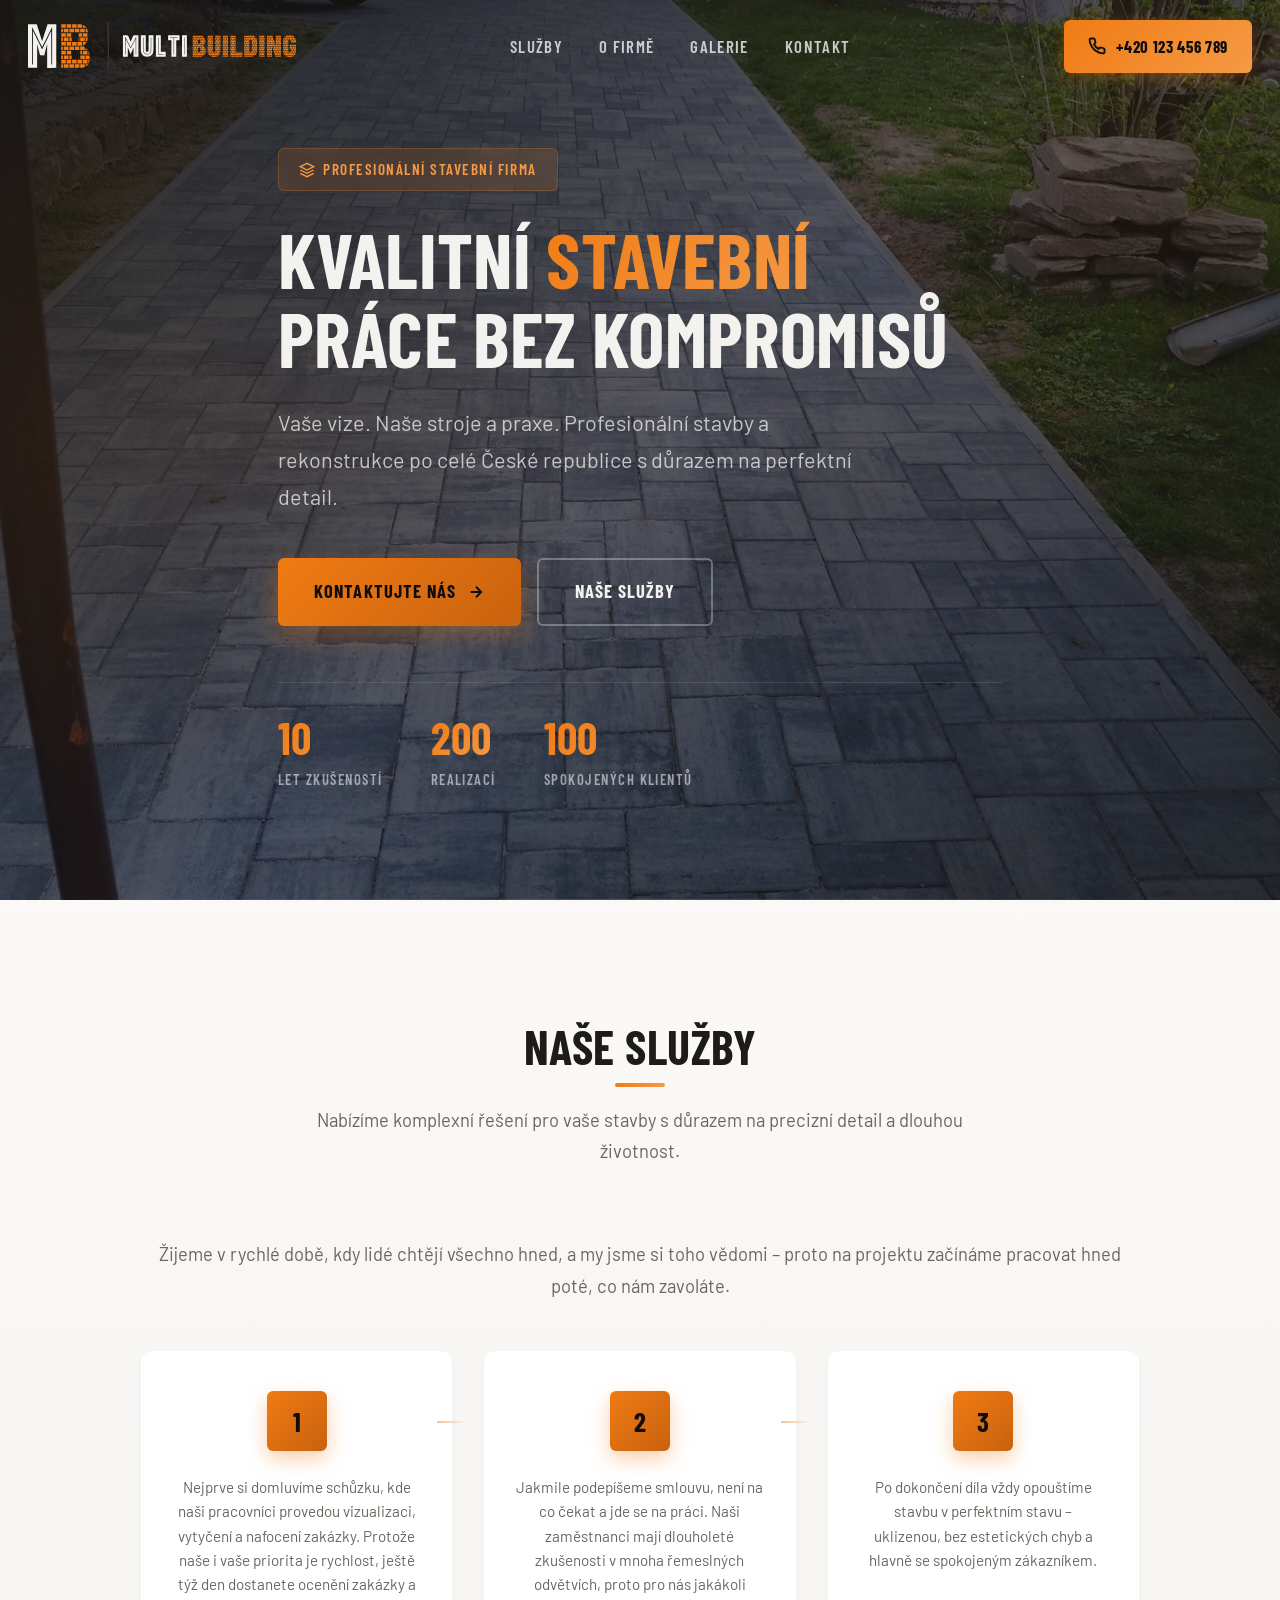
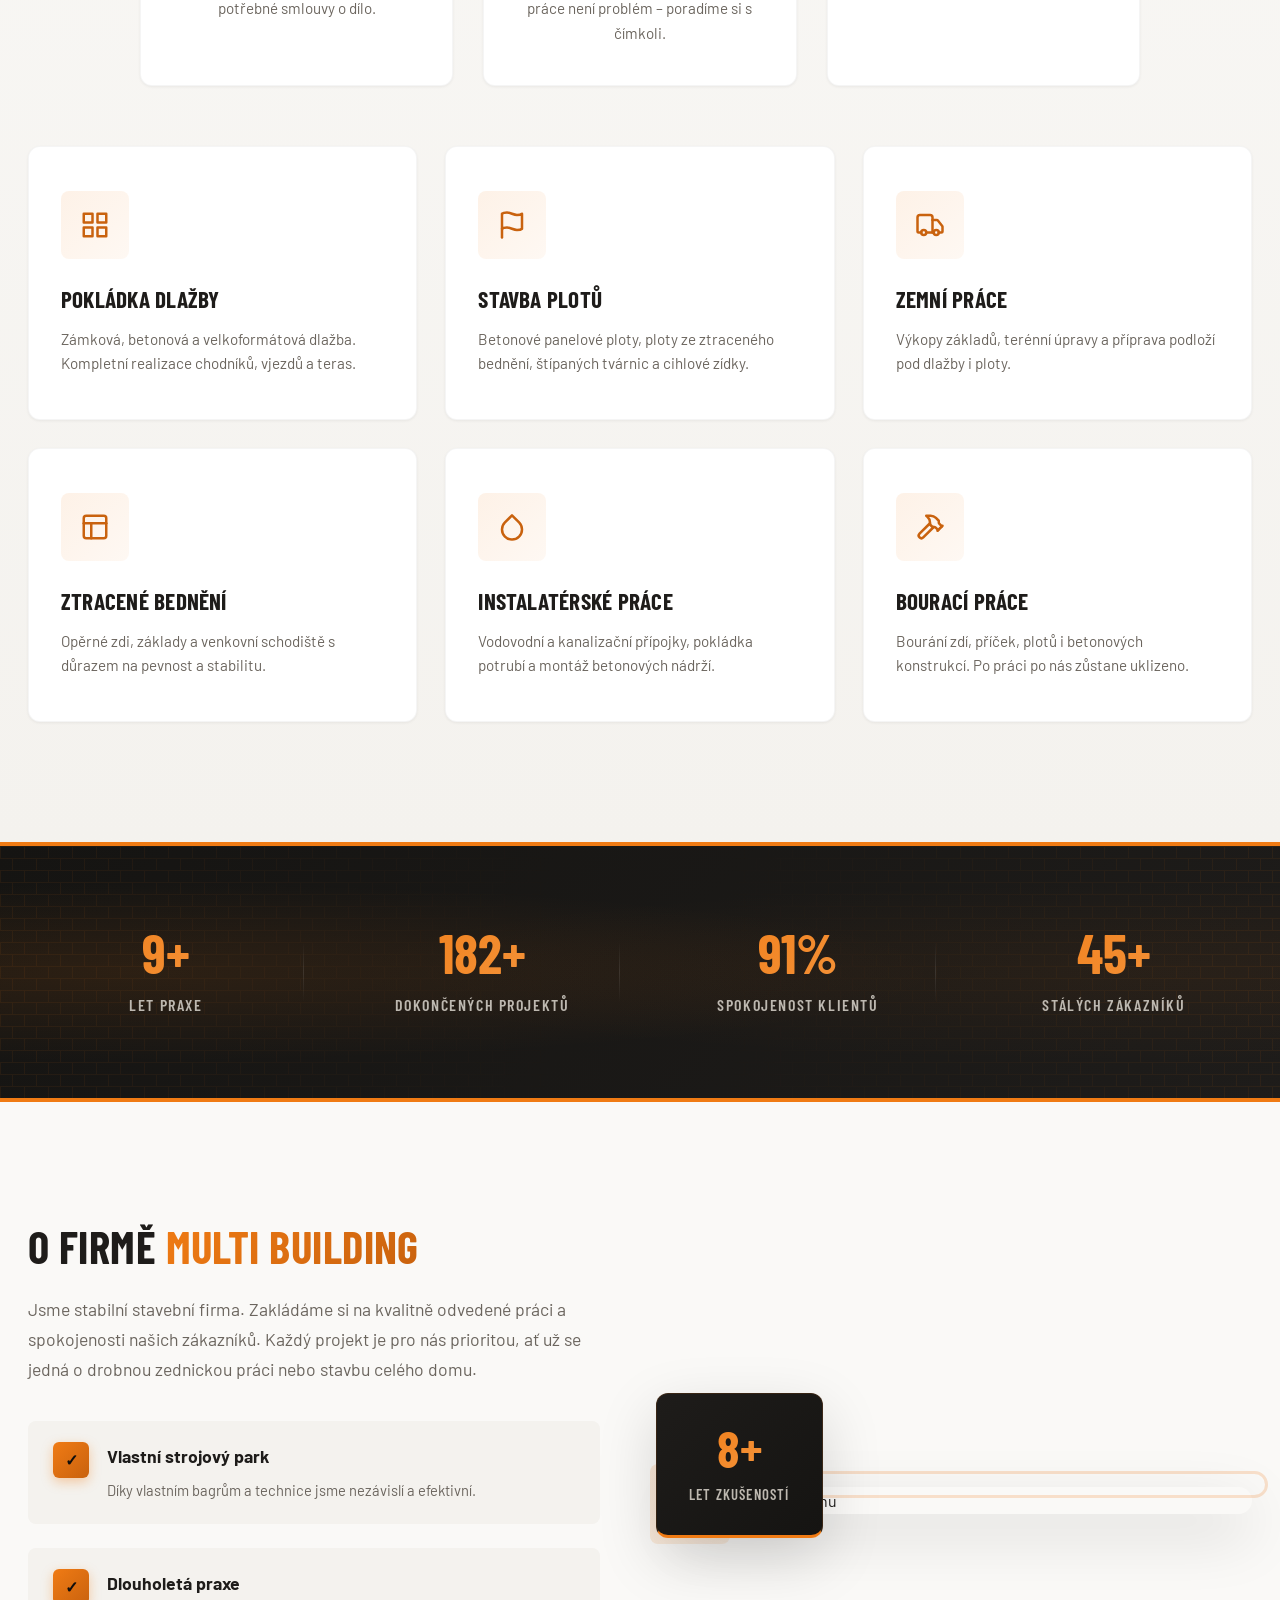
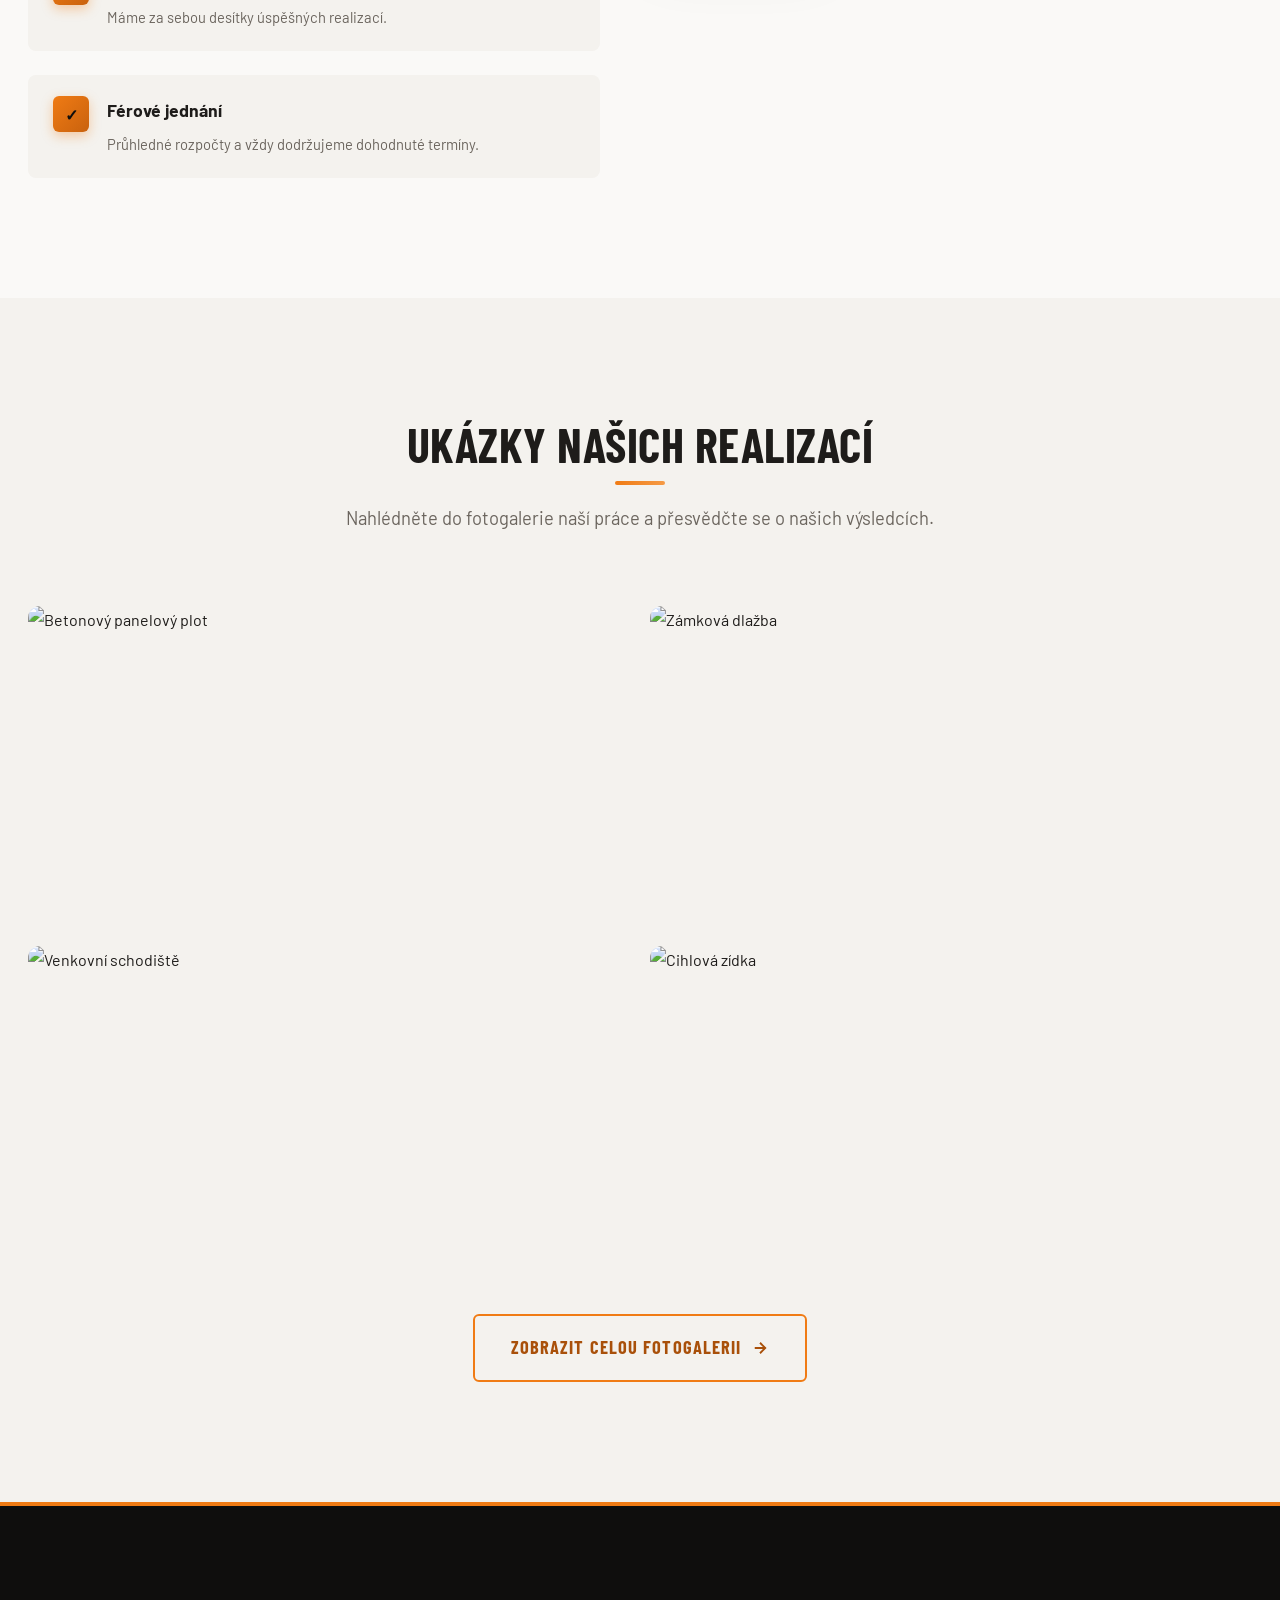
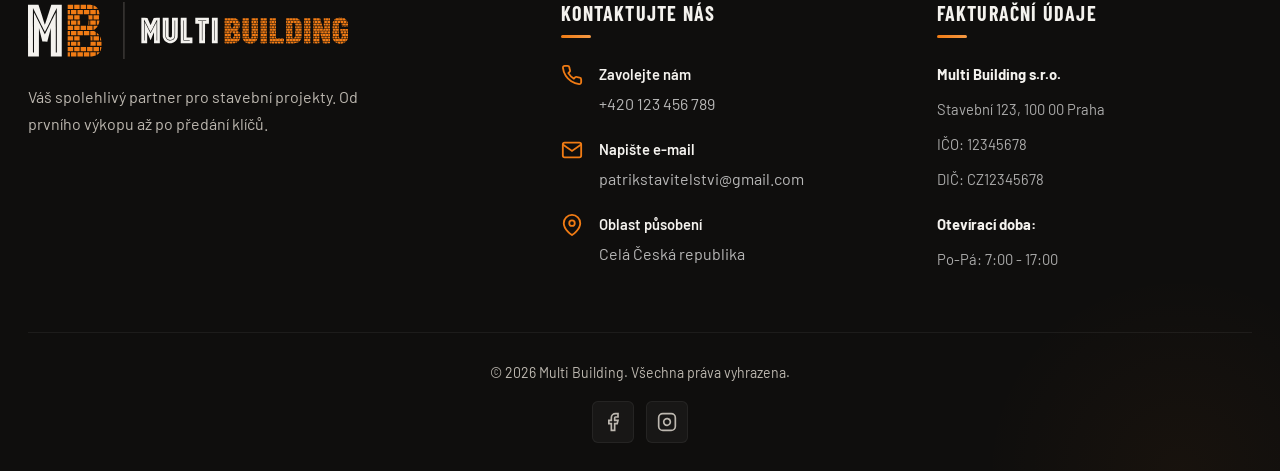
==== commit 8deb03c7: "Odstraněna fotka s nocenzurovanou osobou, nová fotka v sekci O firmě - fotka "Stavba betonového pane" ====
--- a/index.html
+++ b/index.html
@@ -220,7 +220,7 @@
                 </ul>
             </div>
             <div class="about-image reveal-right">
-                <img src="https://res.cloudinary.com/xtixzpri/image/upload/c_limit,w_1000/e_blur_faces:2000/f_auto,q_auto,w_600/Stavba_betonového_panelového_plotu_s_pomocníky_na_staveništi" alt="Naše práce v terénu" loading="lazy">
+                <img src="https://res.cloudinary.com/xtixzpri/image/upload/c_limit,w_1000/e_blur_faces:2000/f_auto,q_auto,w_600/Dokončený_chodník_z_přírodní_betonové_dlažby" alt="Naše práce v terénu" loading="lazy">
                 <div class="experience-badge">
                     <span class="number" data-count="10">0+</span>
                     <span class="text">Let zkušeností</span>
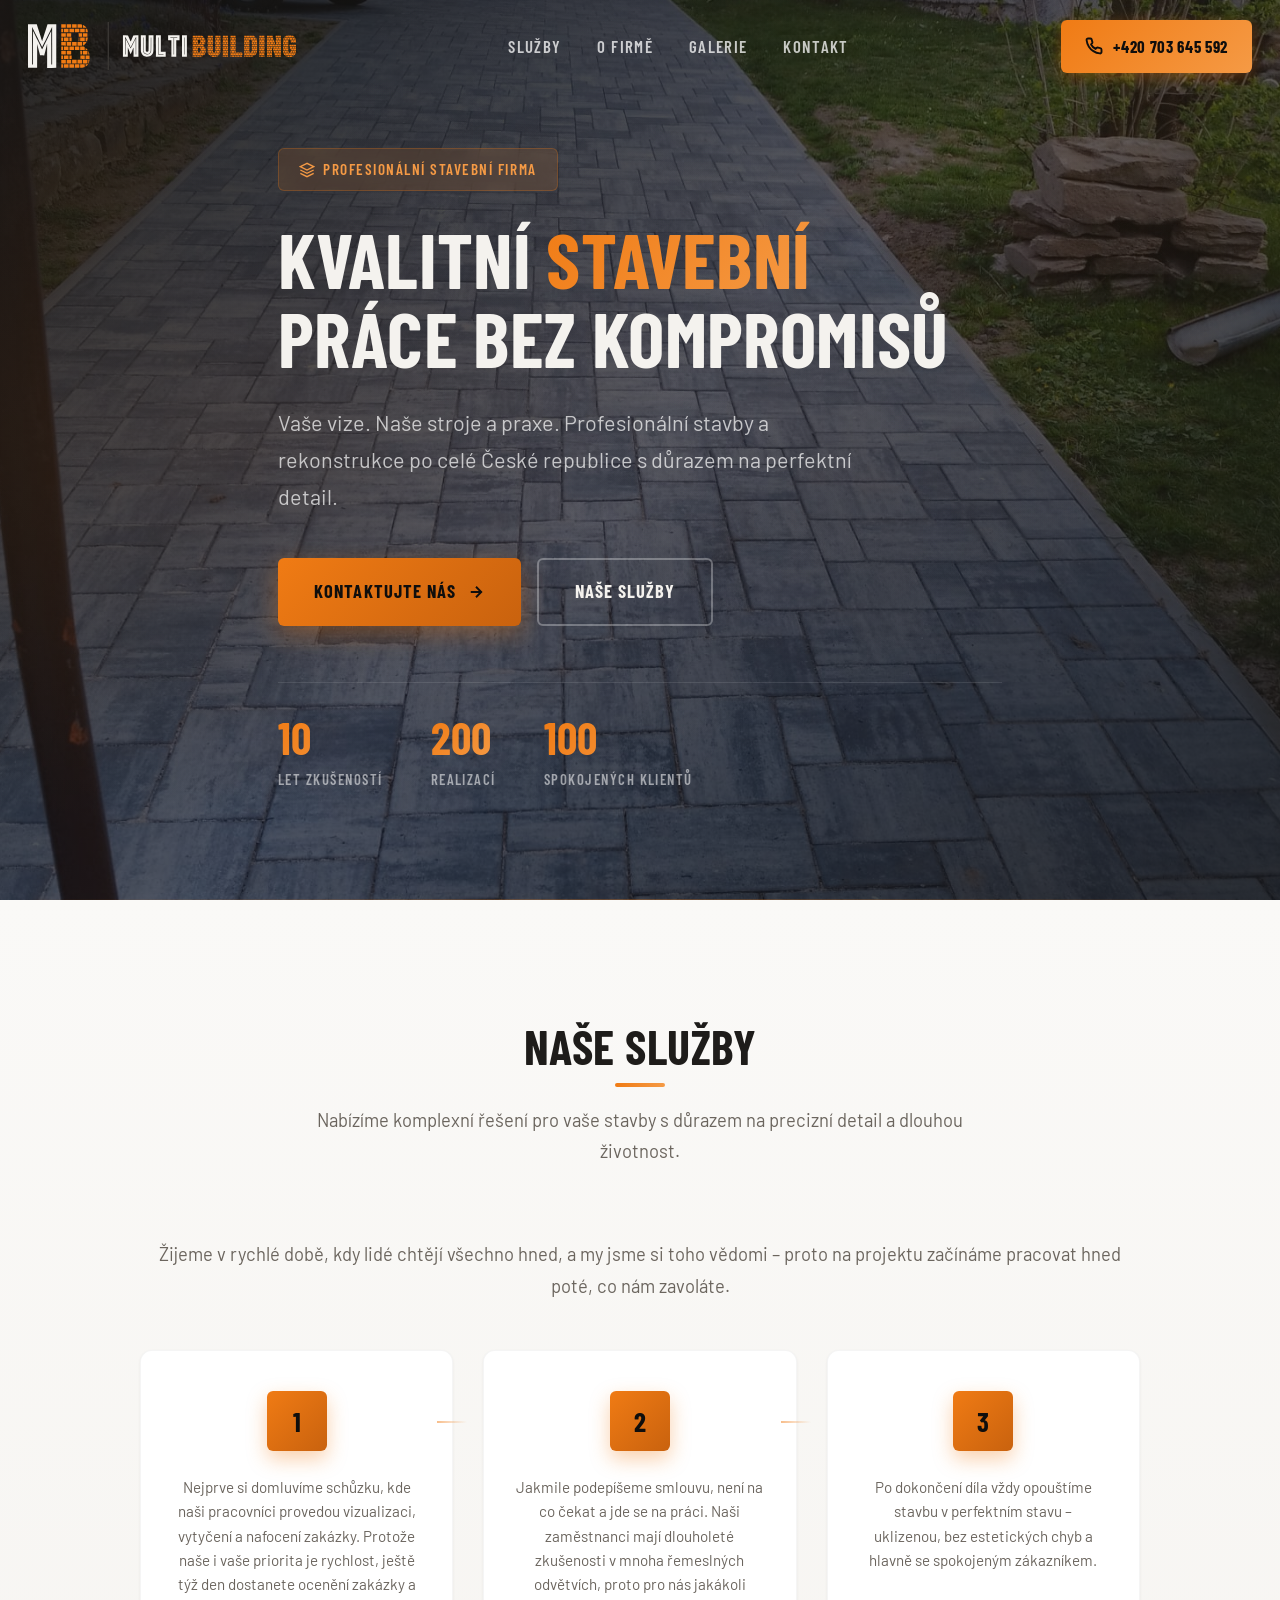
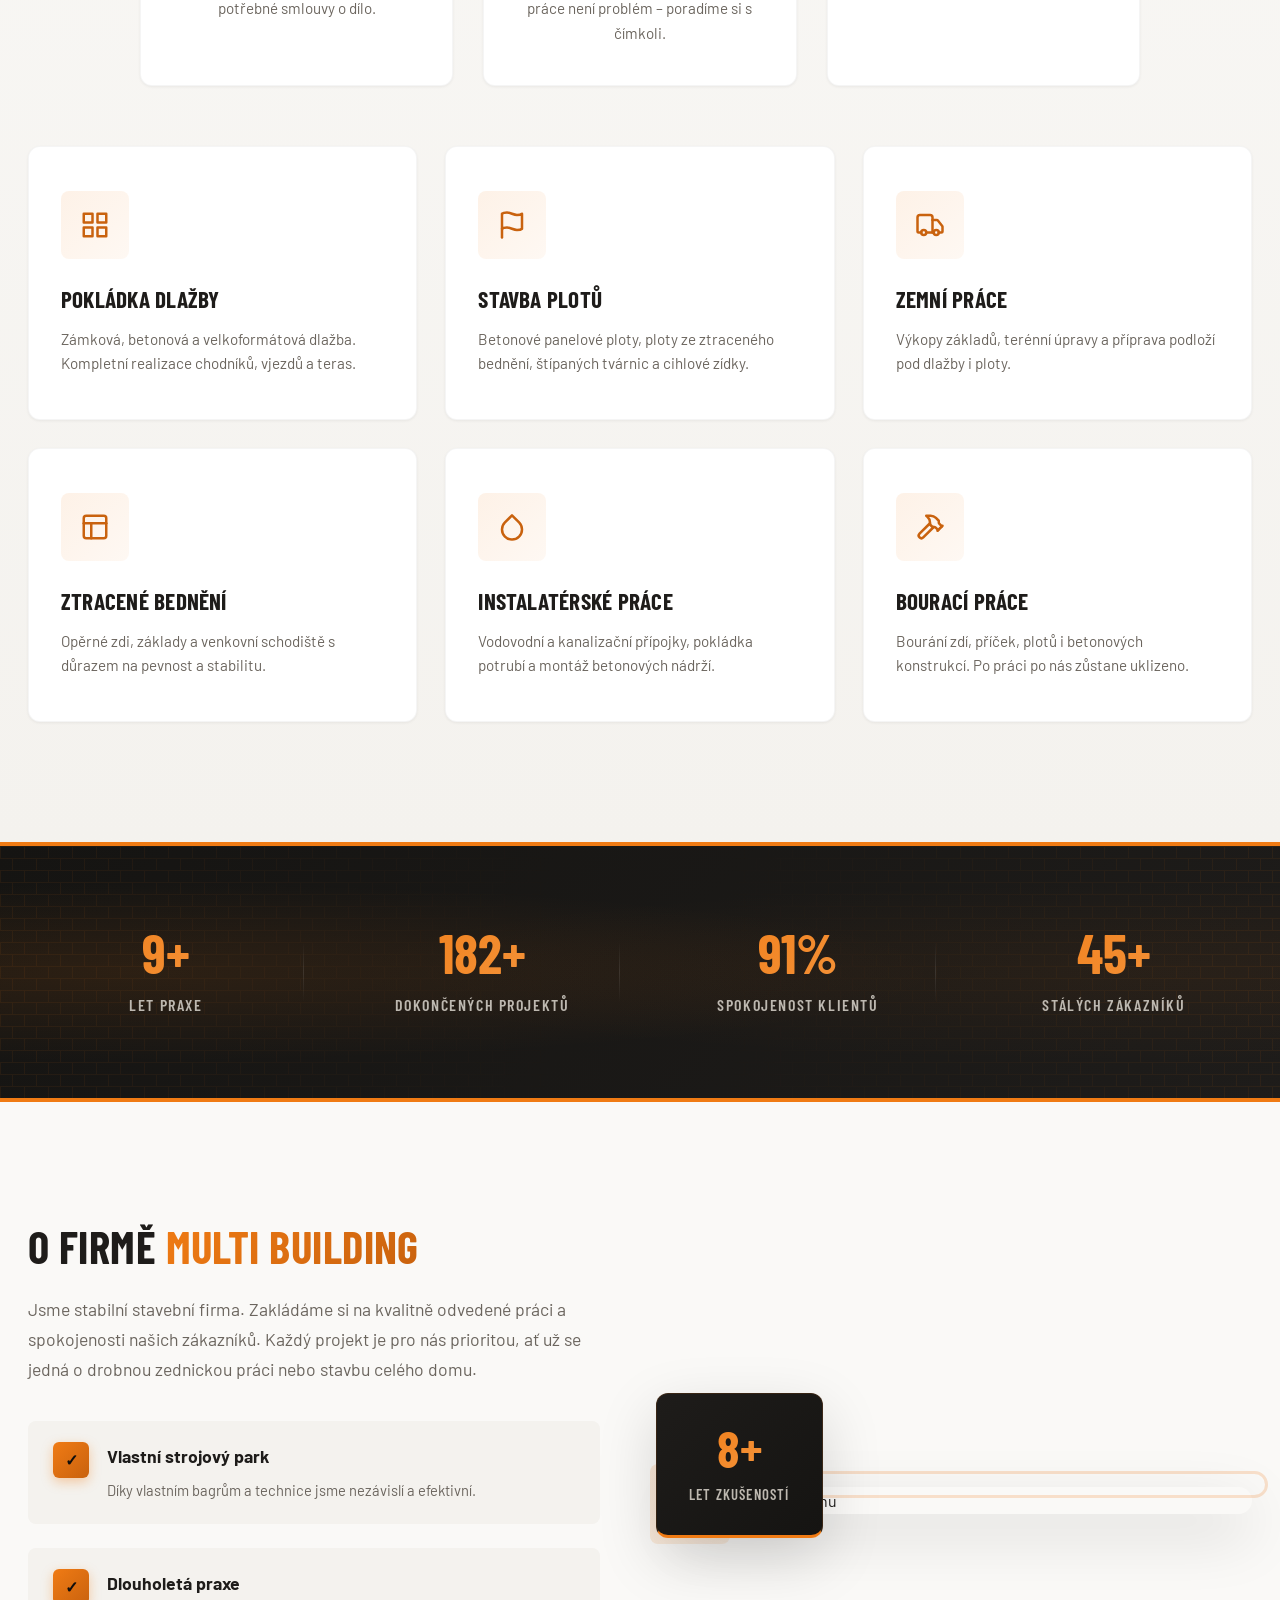
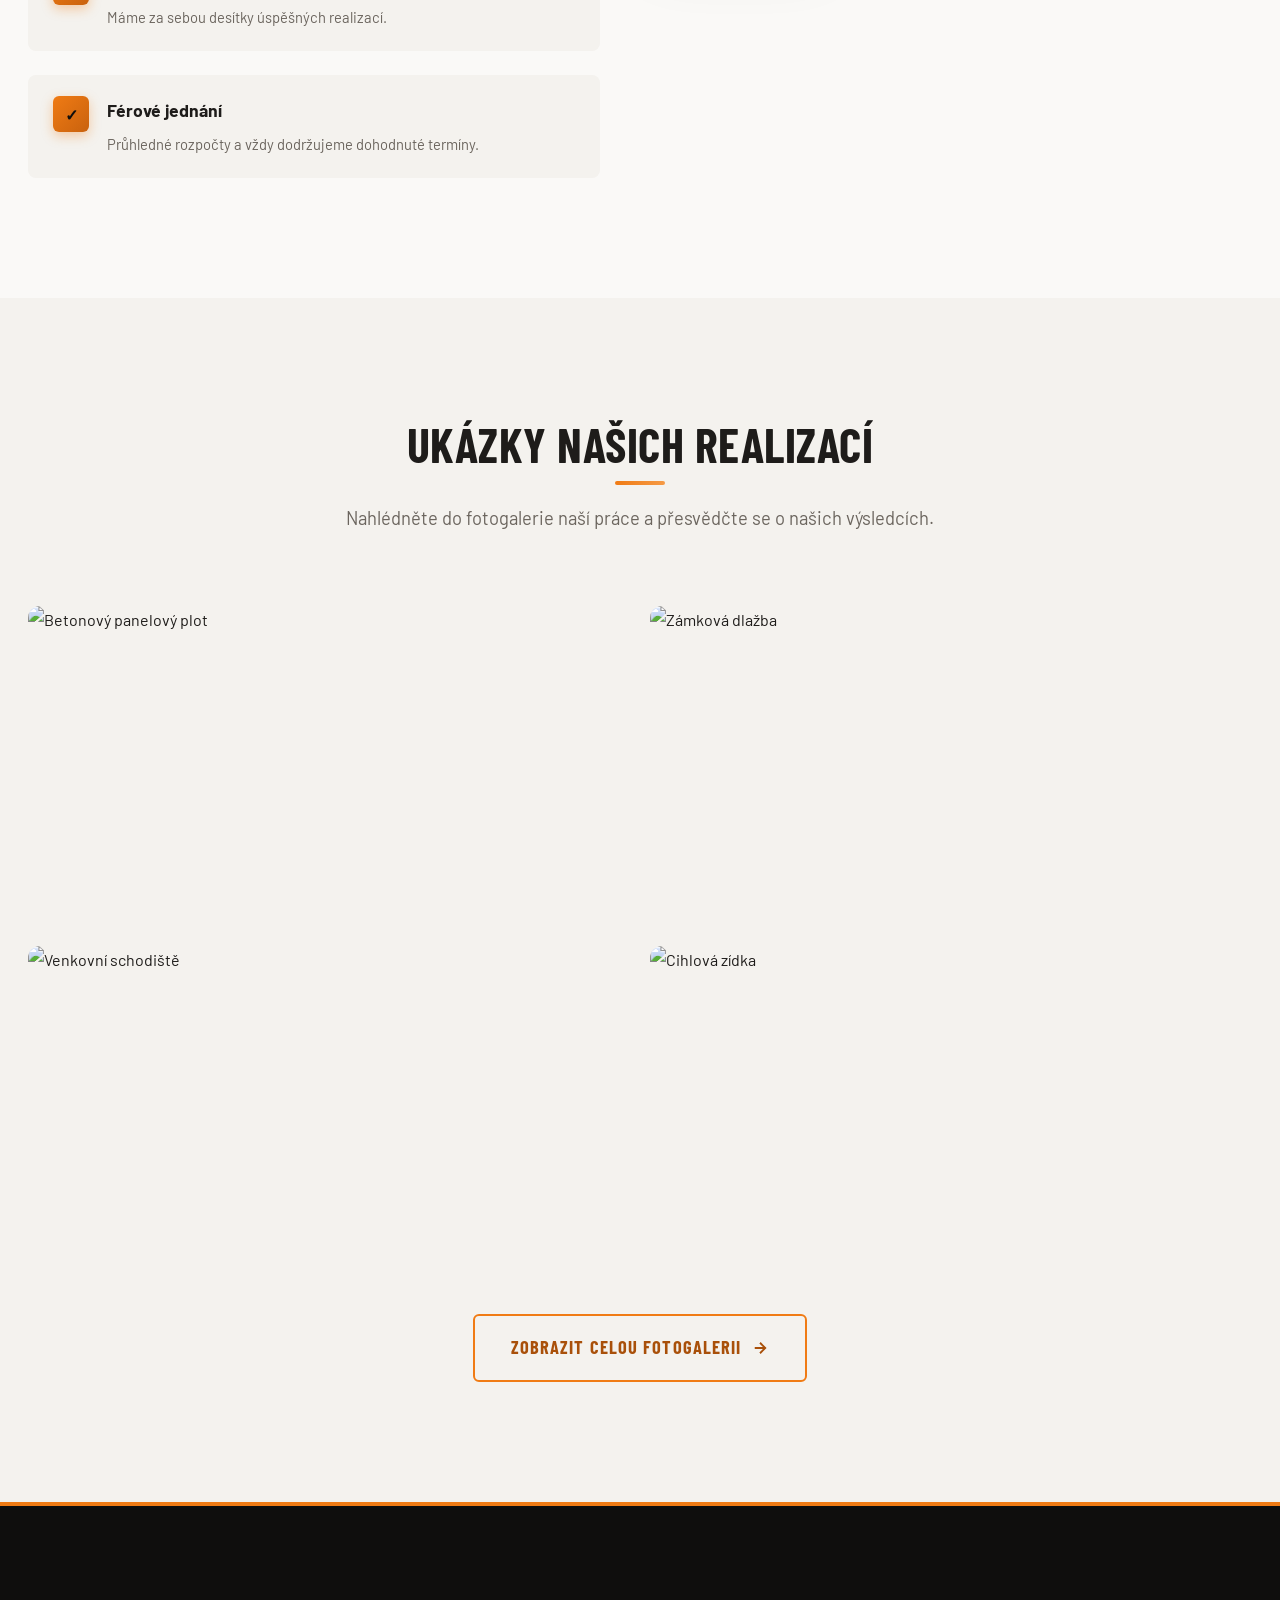
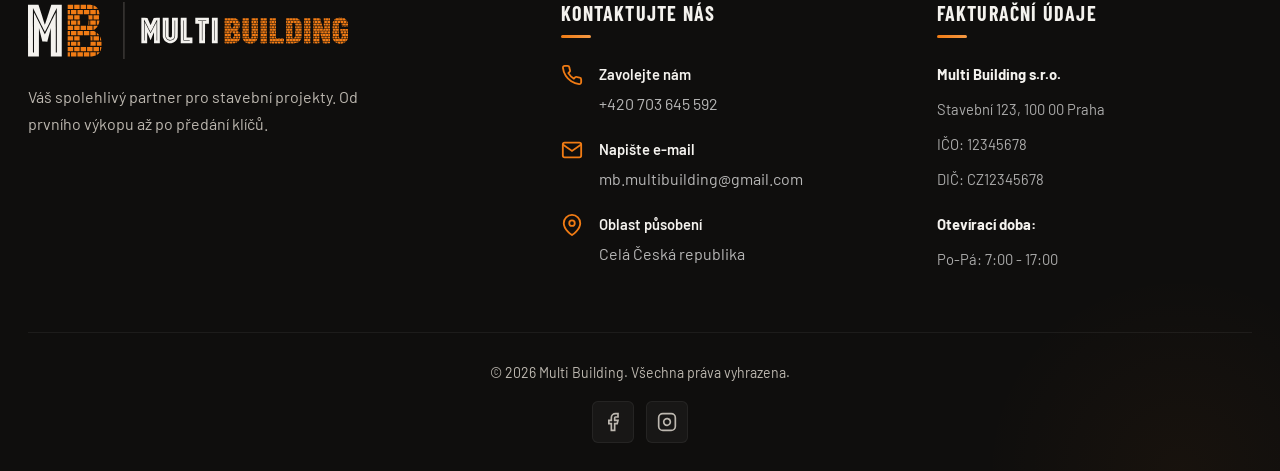
==== commit 64940bd3: "Nové kontakty: telefon, e-mail, Facebook a Instagram - telefon +420 703 645 592 (hlavička i patička," ====
--- a/index.html
+++ b/index.html
@@ -35,9 +35,9 @@
             </nav>
             
             <div class="contact-quick">
-                <a href="tel:+420123456789" class="phone-btn">
+                <a href="tel:+420703645592" class="phone-btn">
                     <svg xmlns="http://www.w3.org/2000/svg" width="18" height="18" viewBox="0 0 24 24" fill="none" stroke="currentColor" stroke-width="2.5" stroke-linecap="round" stroke-linejoin="round"><path d="M22 16.92v3a2 2 0 0 1-2.18 2 19.79 19.79 0 0 1-8.63-3.07 19.5 19.5 0 0 1-6-6 19.79 19.79 0 0 1-3.07-8.67A2 2 0 0 1 4.11 2h3a2 2 0 0 1 2 1.72 12.84 12.84 0 0 0 .7 2.81 2 2 0 0 1-.45 2.11L8.09 9.91a16 16 0 0 0 6 6l1.27-1.27a2 2 0 0 1 2.11-.45 12.84 12.84 0 0 0 2.81.7A2 2 0 0 1 22 16.92z"></path></svg>
-                    +420 123 456 789
+                    +420 703 645 592
                 </a>
             </div>
             
@@ -276,18 +276,18 @@
                 <div class="footer-col contact-col">
                     <h3>Kontaktujte nás</h3>
                     <div class="contact-methods">
-                        <a href="tel:+420123456789" class="contact-item">
+                        <a href="tel:+420703645592" class="contact-item">
                             <svg xmlns="http://www.w3.org/2000/svg" width="22" height="22" viewBox="0 0 24 24" fill="none" stroke="currentColor" stroke-width="2"><path d="M22 16.92v3a2 2 0 0 1-2.18 2 19.79 19.79 0 0 1-8.63-3.07 19.5 19.5 0 0 1-6-6 19.79 19.79 0 0 1-3.07-8.67A2 2 0 0 1 4.11 2h3a2 2 0 0 1 2 1.72 12.84 12.84 0 0 0 .7 2.81 2 2 0 0 1-.45 2.11L8.09 9.91a16 16 0 0 0 6 6l1.27-1.27a2 2 0 0 1 2.11-.45 12.84 12.84 0 0 0 2.81.7A2 2 0 0 1 22 16.92z"></path></svg>
                             <span>
                                 <strong>Zavolejte nám</strong>
-                                +420 123 456 789
+                                +420 703 645 592
                             </span>
                         </a>
-                        <a href="mailto:info@patrik-stavebnictvi.cz" class="contact-item">
+                        <a href="mailto:mb.multibuilding@gmail.com" class="contact-item">
                             <svg xmlns="http://www.w3.org/2000/svg" width="22" height="22" viewBox="0 0 24 24" fill="none" stroke="currentColor" stroke-width="2"><path d="M4 4h16c1.1 0 2 .9 2 2v12c0 1.1-.9 2-2 2H4c-1.1 0-2-.9-2-2V6c0-1.1.9-2 2-2z"></path><polyline points="22,6 12,13 2,6"></polyline></svg>
                             <span>
                                 <strong>Napište e-mail</strong>
-                                patrikstavitelstvi@gmail.com
+                                mb.multibuilding@gmail.com
                             </span>
                         </a>
                         <div class="contact-item">
@@ -319,8 +319,8 @@
             <div class="footer-bottom">
                 <p>&copy; 2026 Multi Building. Všechna práva vyhrazena.</p>
                 <div class="socials">
-                    <a href="https://www.facebook.com/share/1F8pNxp1GY/?mibextid=wwXIfr" target="_blank" rel="noopener noreferrer" aria-label="Facebook"><svg xmlns="http://www.w3.org/2000/svg" width="20" height="20" viewBox="0 0 24 24" fill="none" stroke="currentColor" stroke-width="2"><path d="M18 2h-3a5 5 0 0 0-5 5v3H7v4h3v8h4v-8h3l1-4h-4V7a1 1 0 0 1 1-1h3z"></path></svg></a>
-                    <a href="https://www.instagram.com/patrikstavitelstvi" target="_blank" rel="noopener noreferrer" aria-label="Instagram"><svg xmlns="http://www.w3.org/2000/svg" width="20" height="20" viewBox="0 0 24 24" fill="none" stroke="currentColor" stroke-width="2"><rect x="2" y="2" width="20" height="20" rx="5" ry="5"></rect><path d="M16 11.37A4 4 0 1 1 12.63 8 4 4 0 0 1 16 11.37z"></path><line x1="17.5" y1="6.5" x2="17.51" y2="6.5"></line></svg></a>
+                    <a href="https://www.facebook.com/people/MB-MultiBuilding/61593268110803/" target="_blank" rel="noopener noreferrer" aria-label="Facebook"><svg xmlns="http://www.w3.org/2000/svg" width="20" height="20" viewBox="0 0 24 24" fill="none" stroke="currentColor" stroke-width="2"><path d="M18 2h-3a5 5 0 0 0-5 5v3H7v4h3v8h4v-8h3l1-4h-4V7a1 1 0 0 1 1-1h3z"></path></svg></a>
+                    <a href="https://www.instagram.com/mbmultibuilding/" target="_blank" rel="noopener noreferrer" aria-label="Instagram"><svg xmlns="http://www.w3.org/2000/svg" width="20" height="20" viewBox="0 0 24 24" fill="none" stroke="currentColor" stroke-width="2"><rect x="2" y="2" width="20" height="20" rx="5" ry="5"></rect><path d="M16 11.37A4 4 0 1 1 12.63 8 4 4 0 0 1 16 11.37z"></path><line x1="17.5" y1="6.5" x2="17.51" y2="6.5"></line></svg></a>
                 </div>
             </div>
         </div>
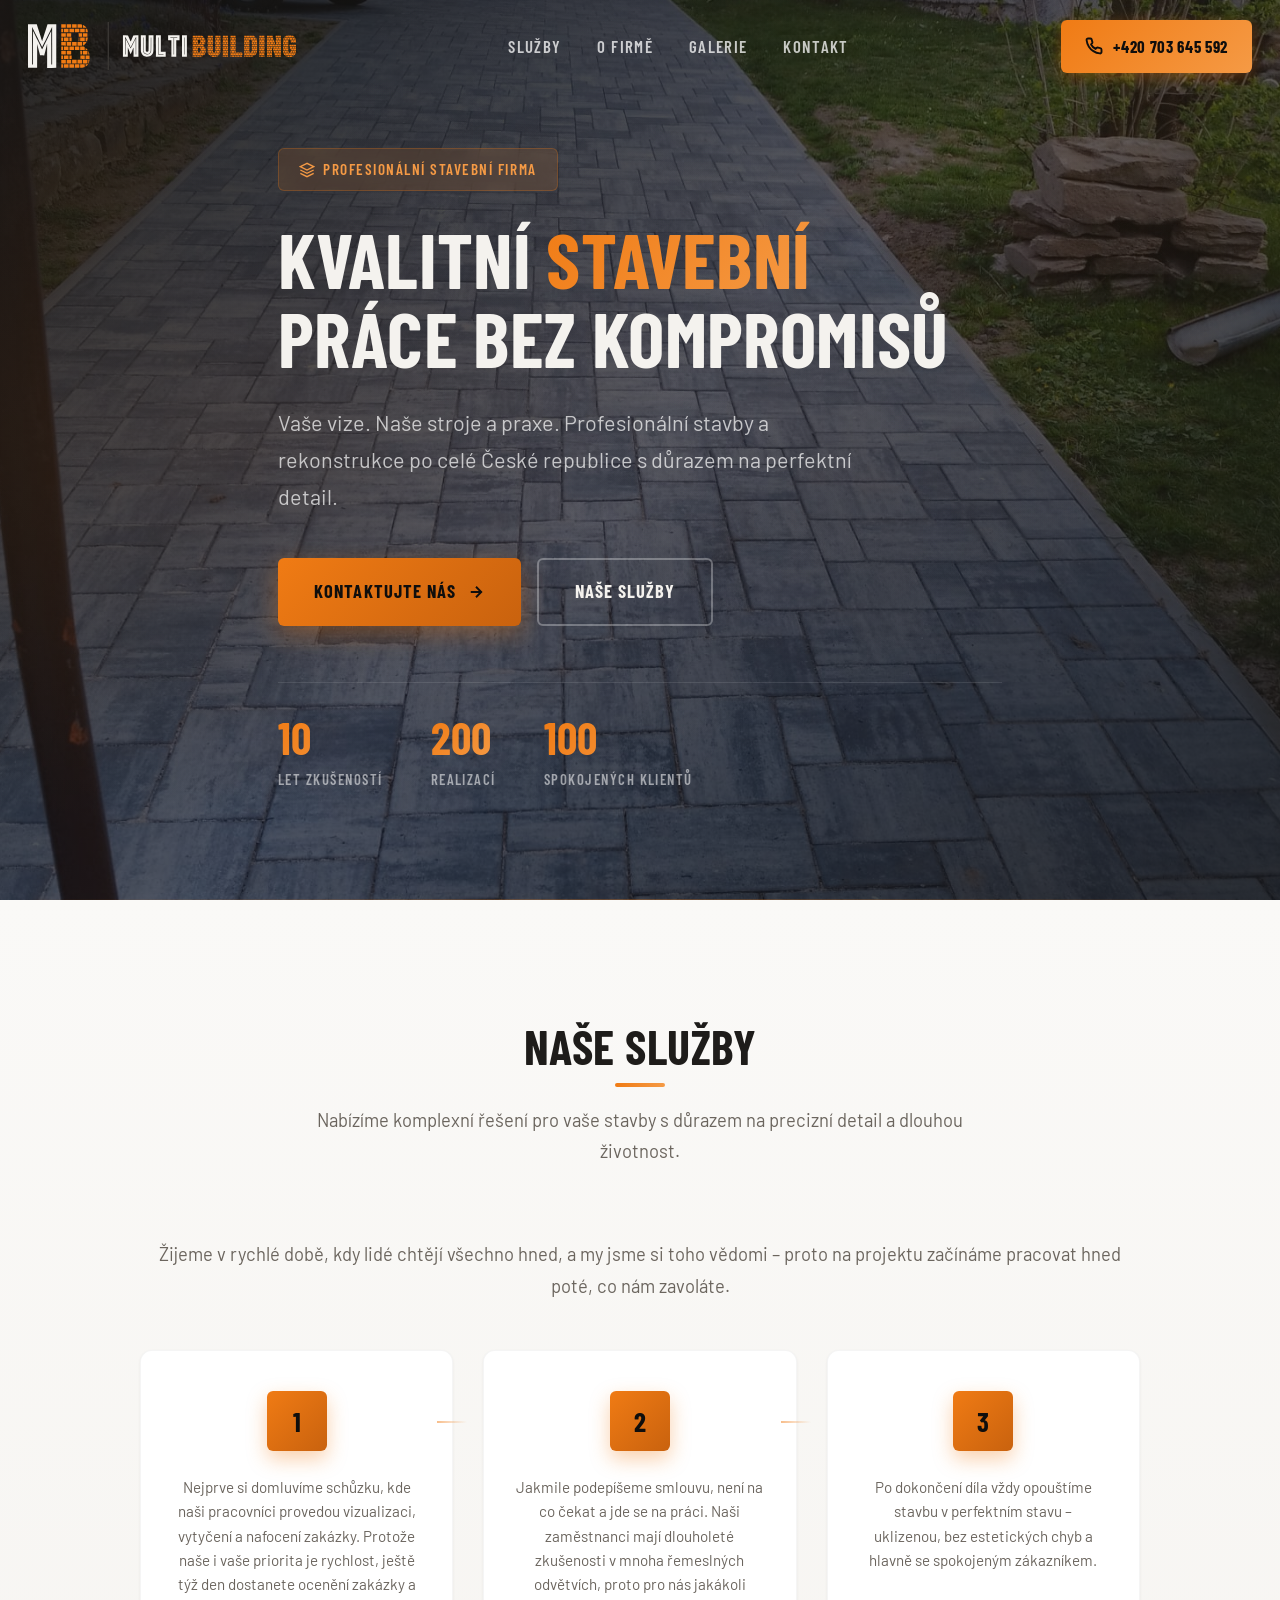
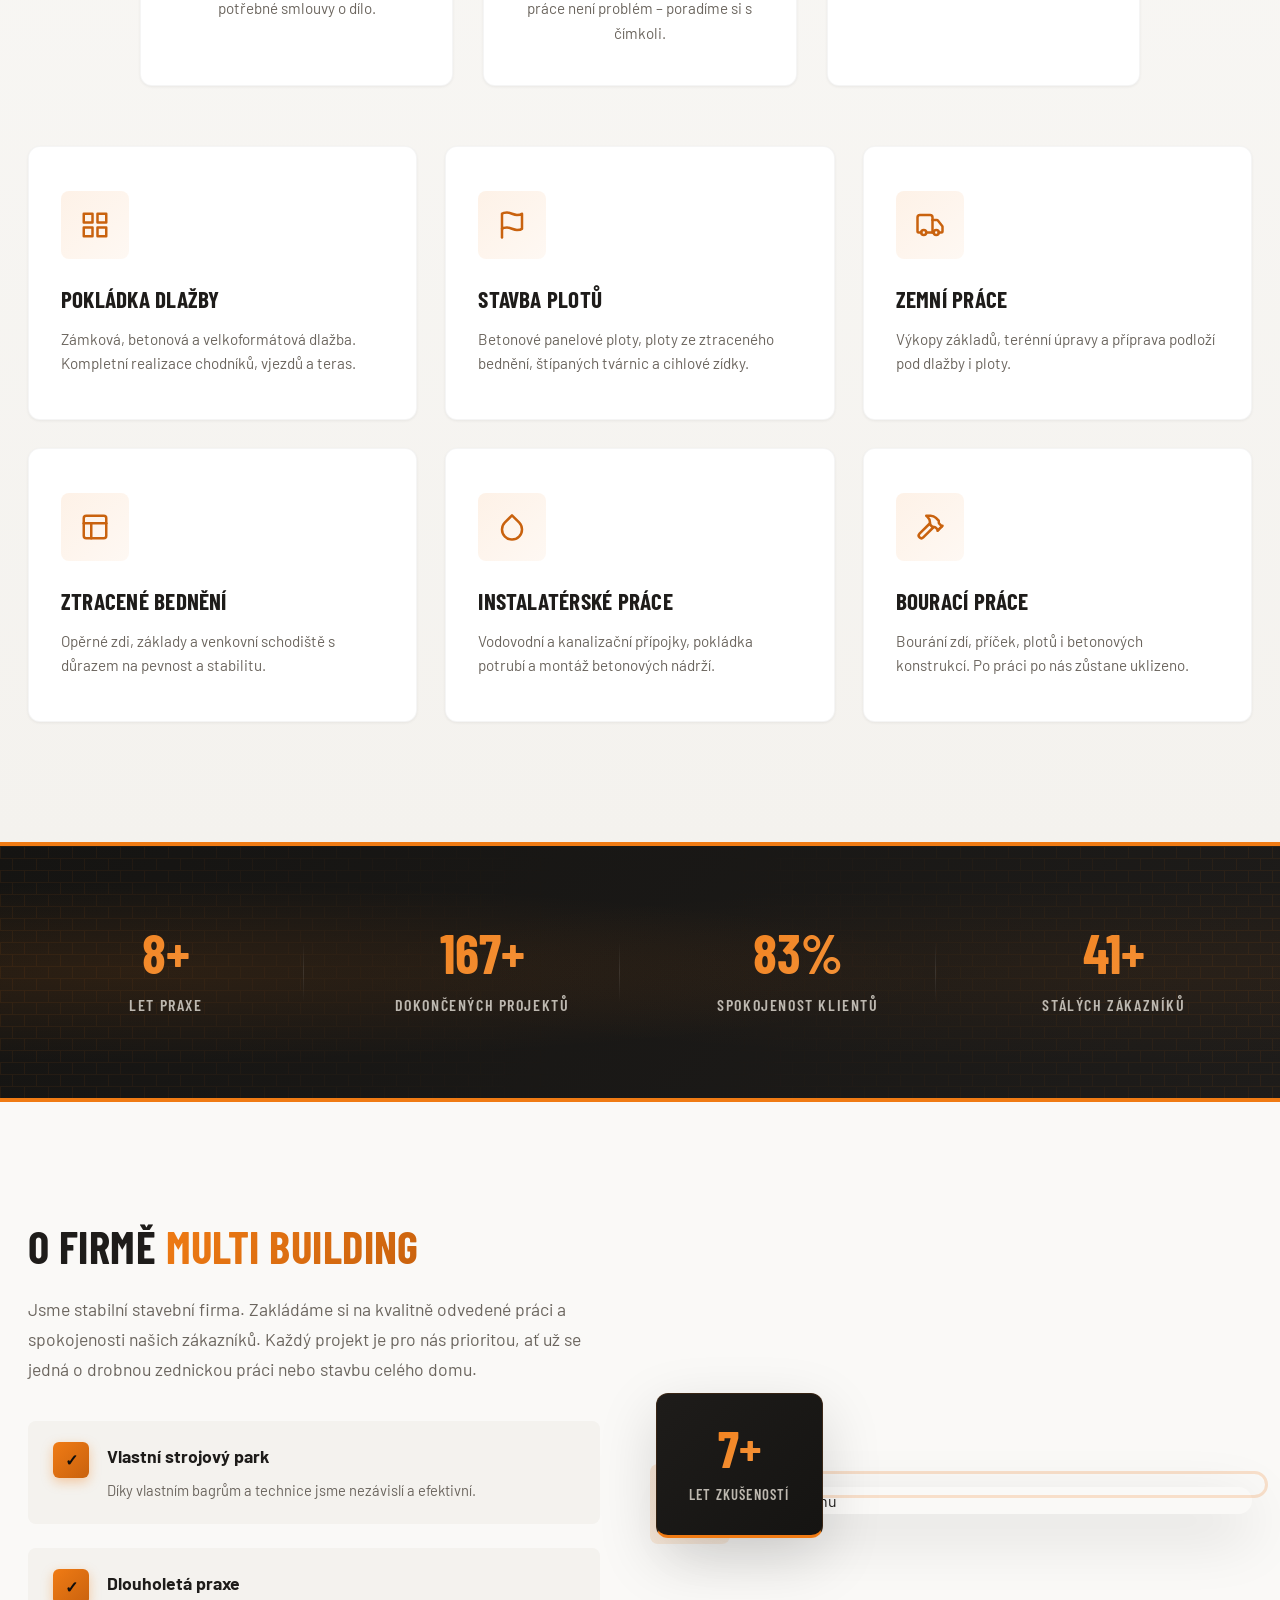
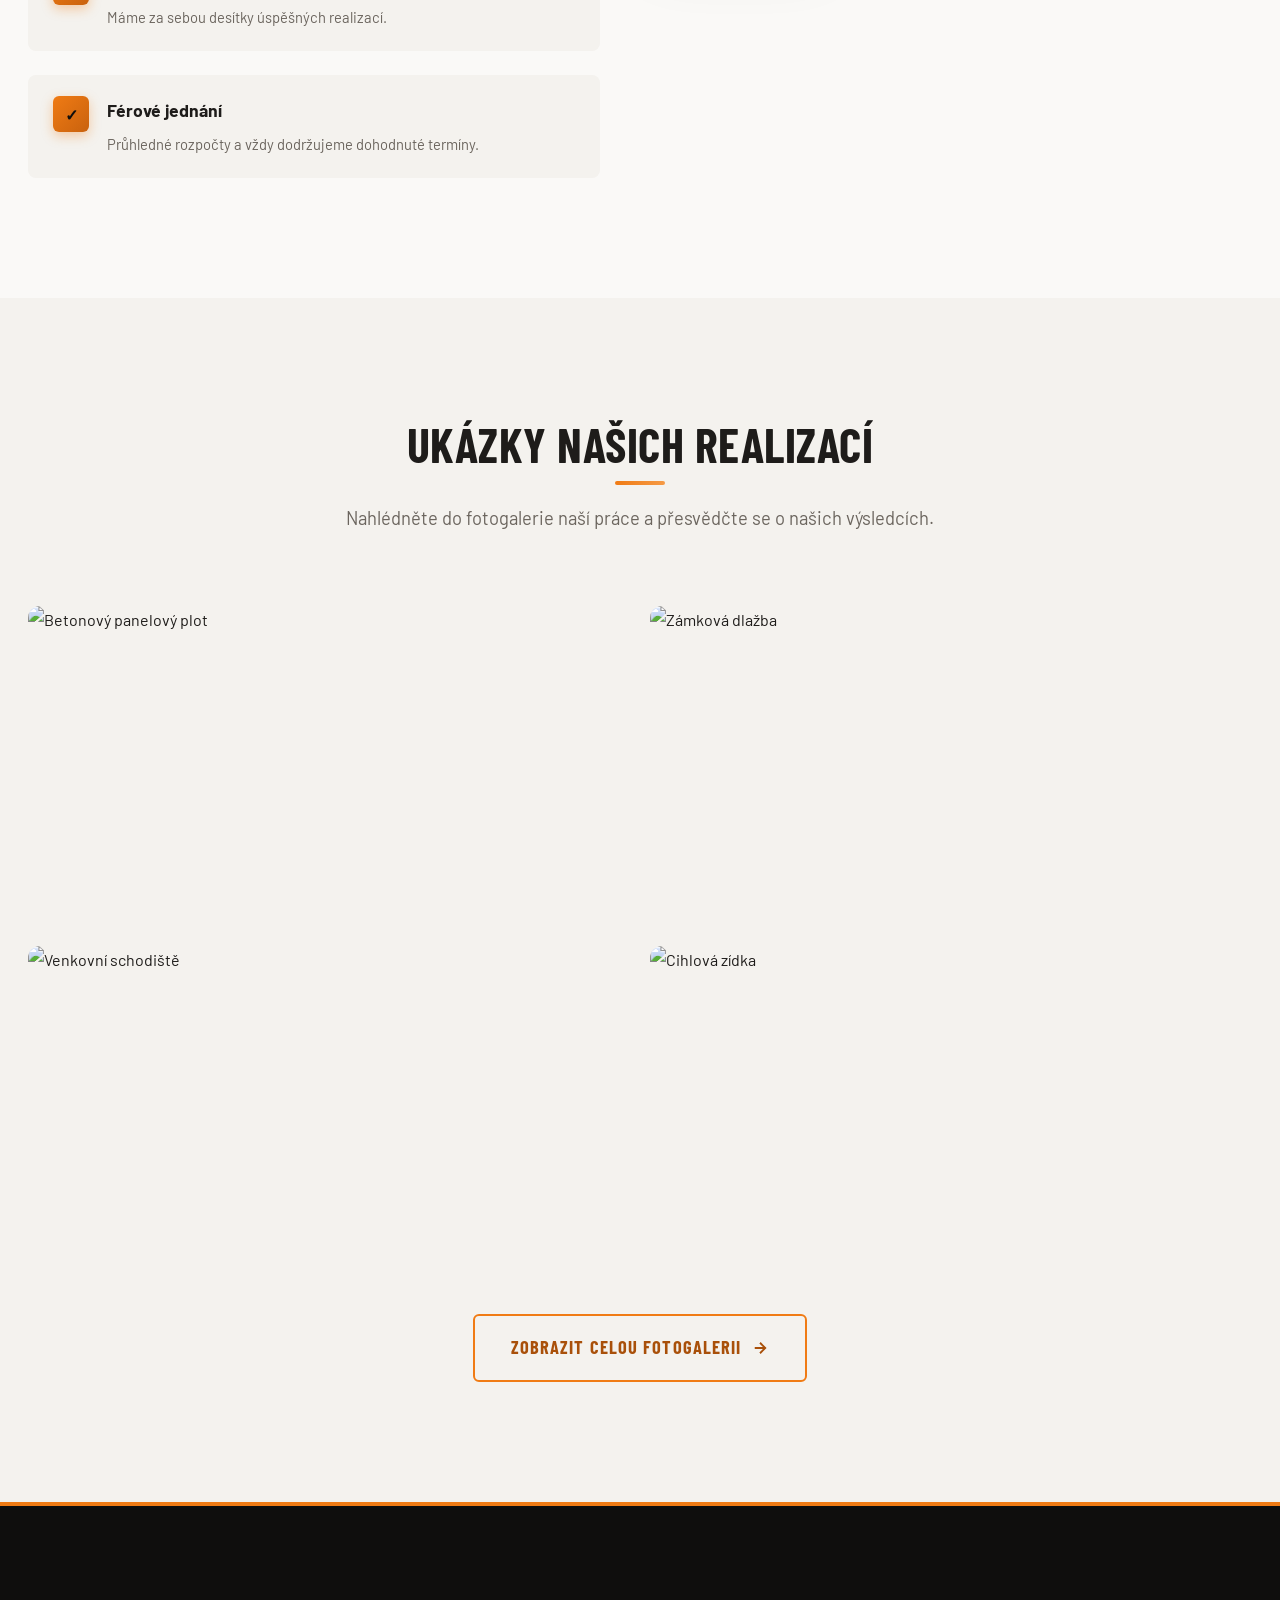
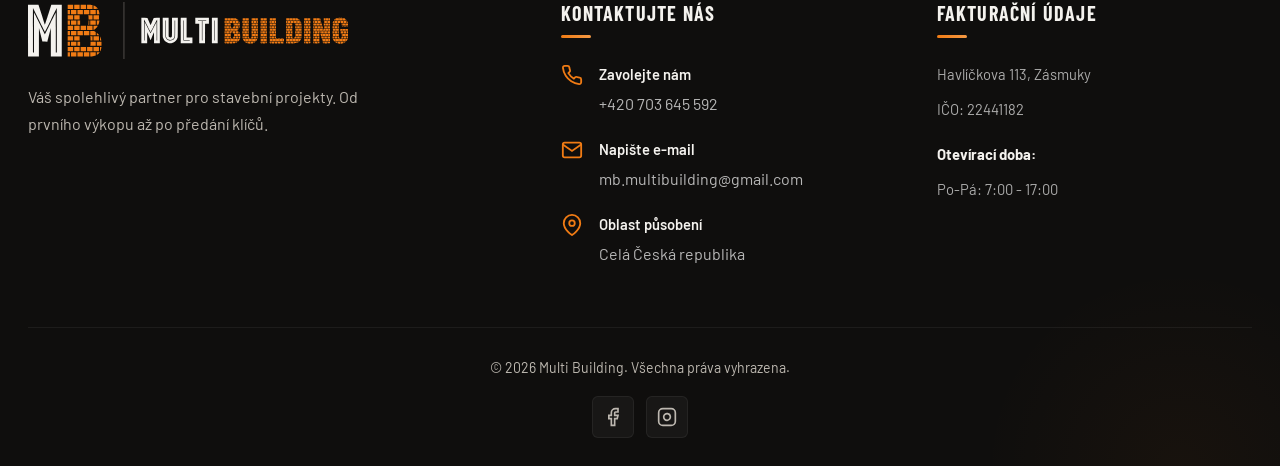
==== commit 864477c8: "Skutečné fakturační údaje: adresa a IČO - adresa Havlíčkova 113, Zásmuky a IČO 22441182 místo vzorov" ====
--- a/index.html
+++ b/index.html
@@ -303,10 +303,8 @@
                 <div class="footer-col info-col">
                     <h3>Fakturační údaje</h3>
                     <ul class="company-details">
-                        <li><strong>Multi Building s.r.o.</strong></li>
-                        <li>Stavební 123, 100 00 Praha</li>
-                        <li>IČO: 12345678</li>
-                        <li>DIČ: CZ12345678</li>
+                        <li>Havlíčkova 113, Zásmuky</li>
+                        <li>IČO: 22441182</li>
                     </ul>
                     <ul class="company-details" style="margin-top: 20px;">
                         <li><strong>Otevírací doba:</strong></li>
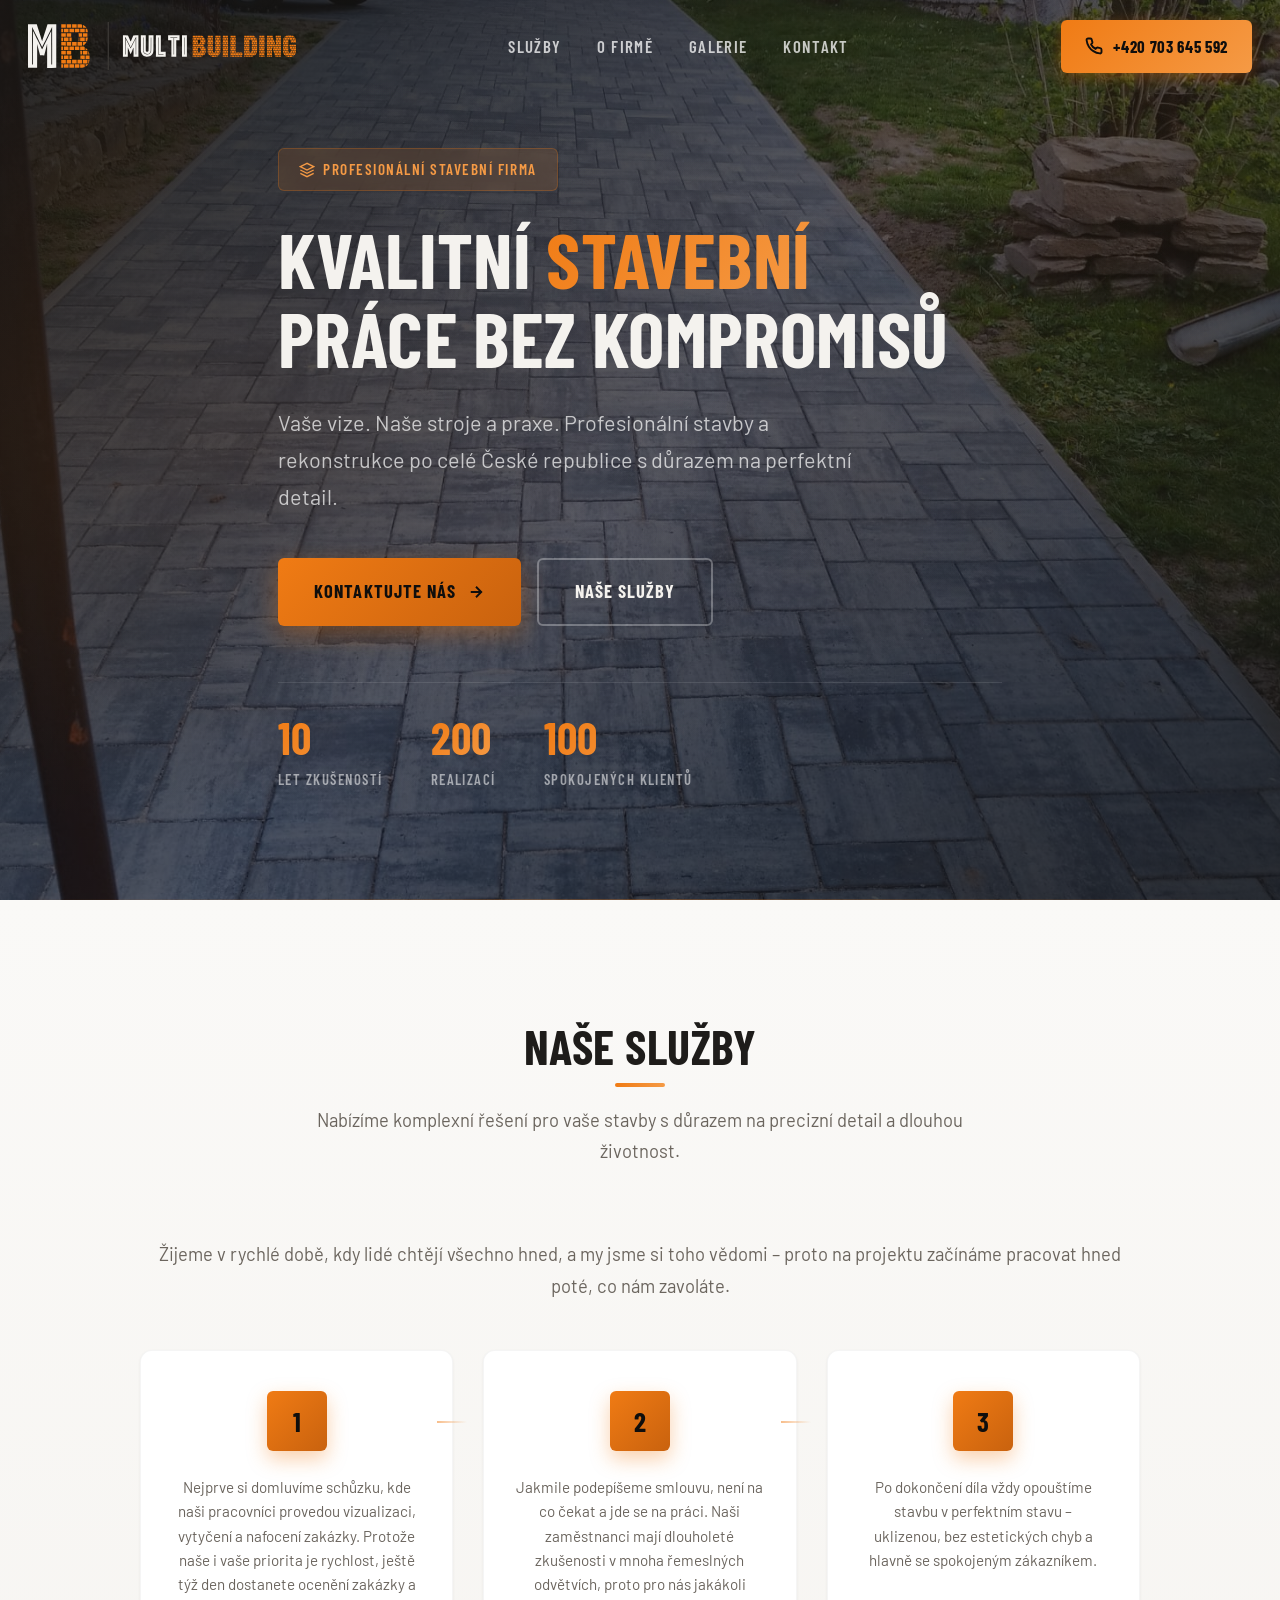
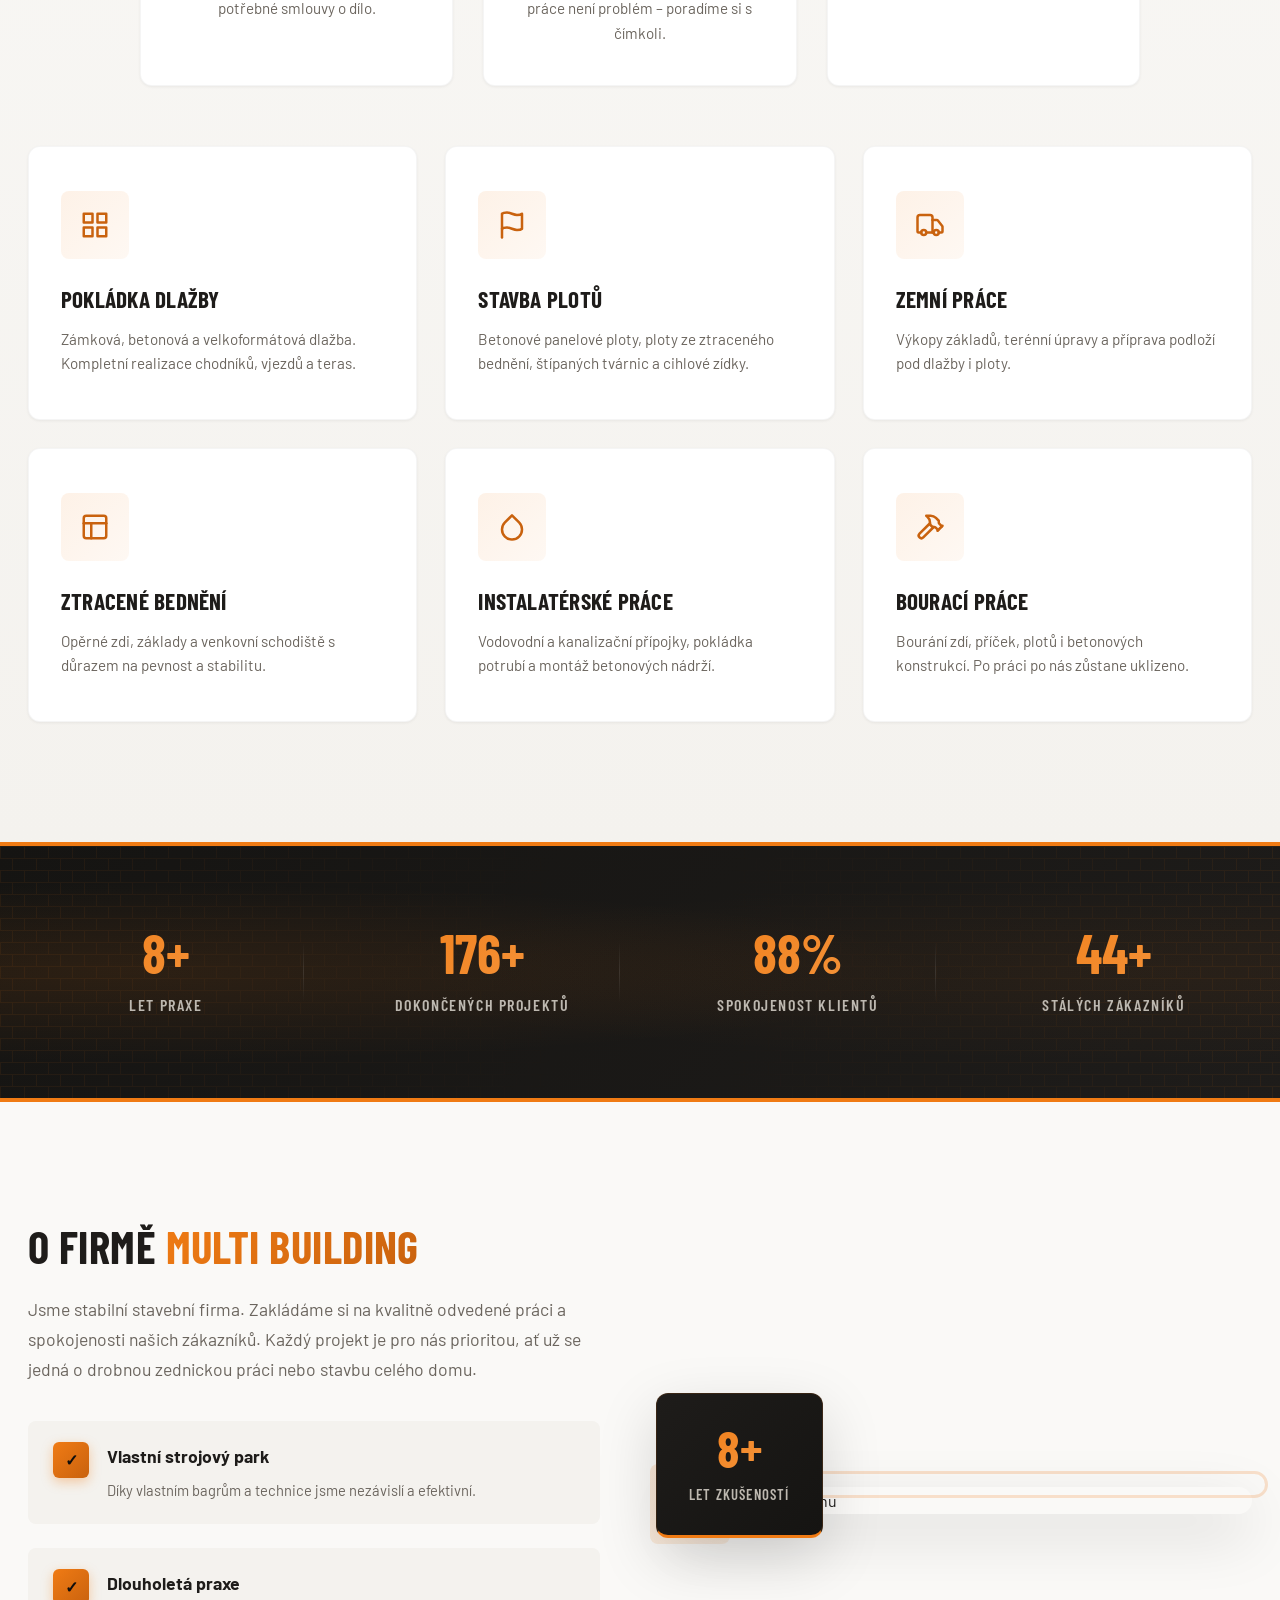
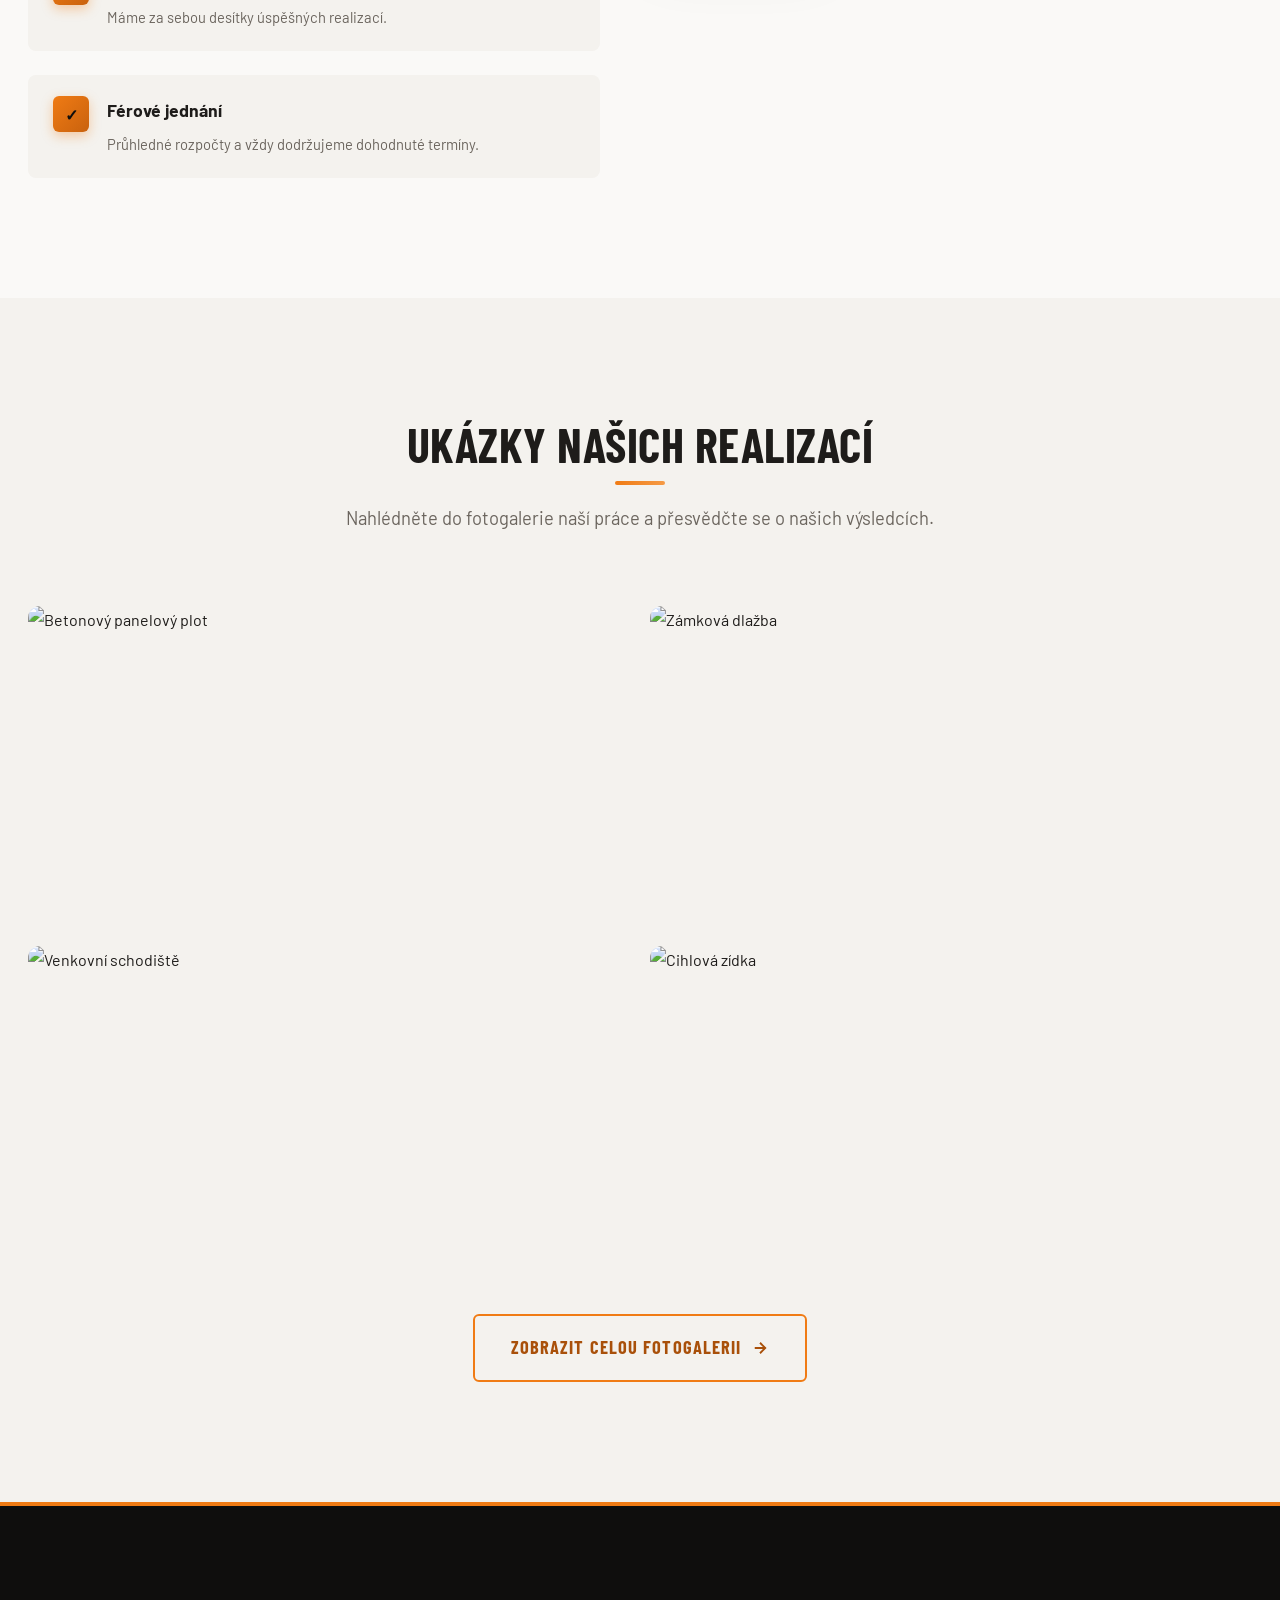
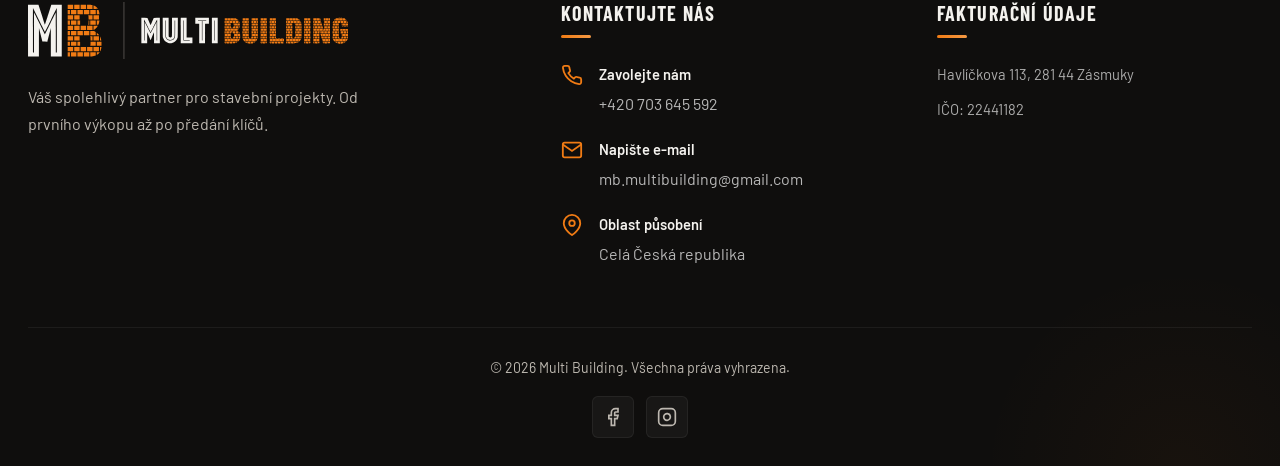
==== commit af5f7966: "Patička: PSČ u adresy, odstraněna otevírací doba - adresa Havlíčkova 113, 281 44 Zásmuky - otevírací" ====
--- a/index.html
+++ b/index.html
@@ -303,12 +303,8 @@
                 <div class="footer-col info-col">
                     <h3>Fakturační údaje</h3>
                     <ul class="company-details">
-                        <li>Havlíčkova 113, Zásmuky</li>
+                        <li>Havlíčkova 113, 281 44 Zásmuky</li>
                         <li>IČO: 22441182</li>
-                    </ul>
-                    <ul class="company-details" style="margin-top: 20px;">
-                        <li><strong>Otevírací doba:</strong></li>
-                        <li>Po-Pá: 7:00 - 17:00</li>
                     </ul>
                 </div>
                 
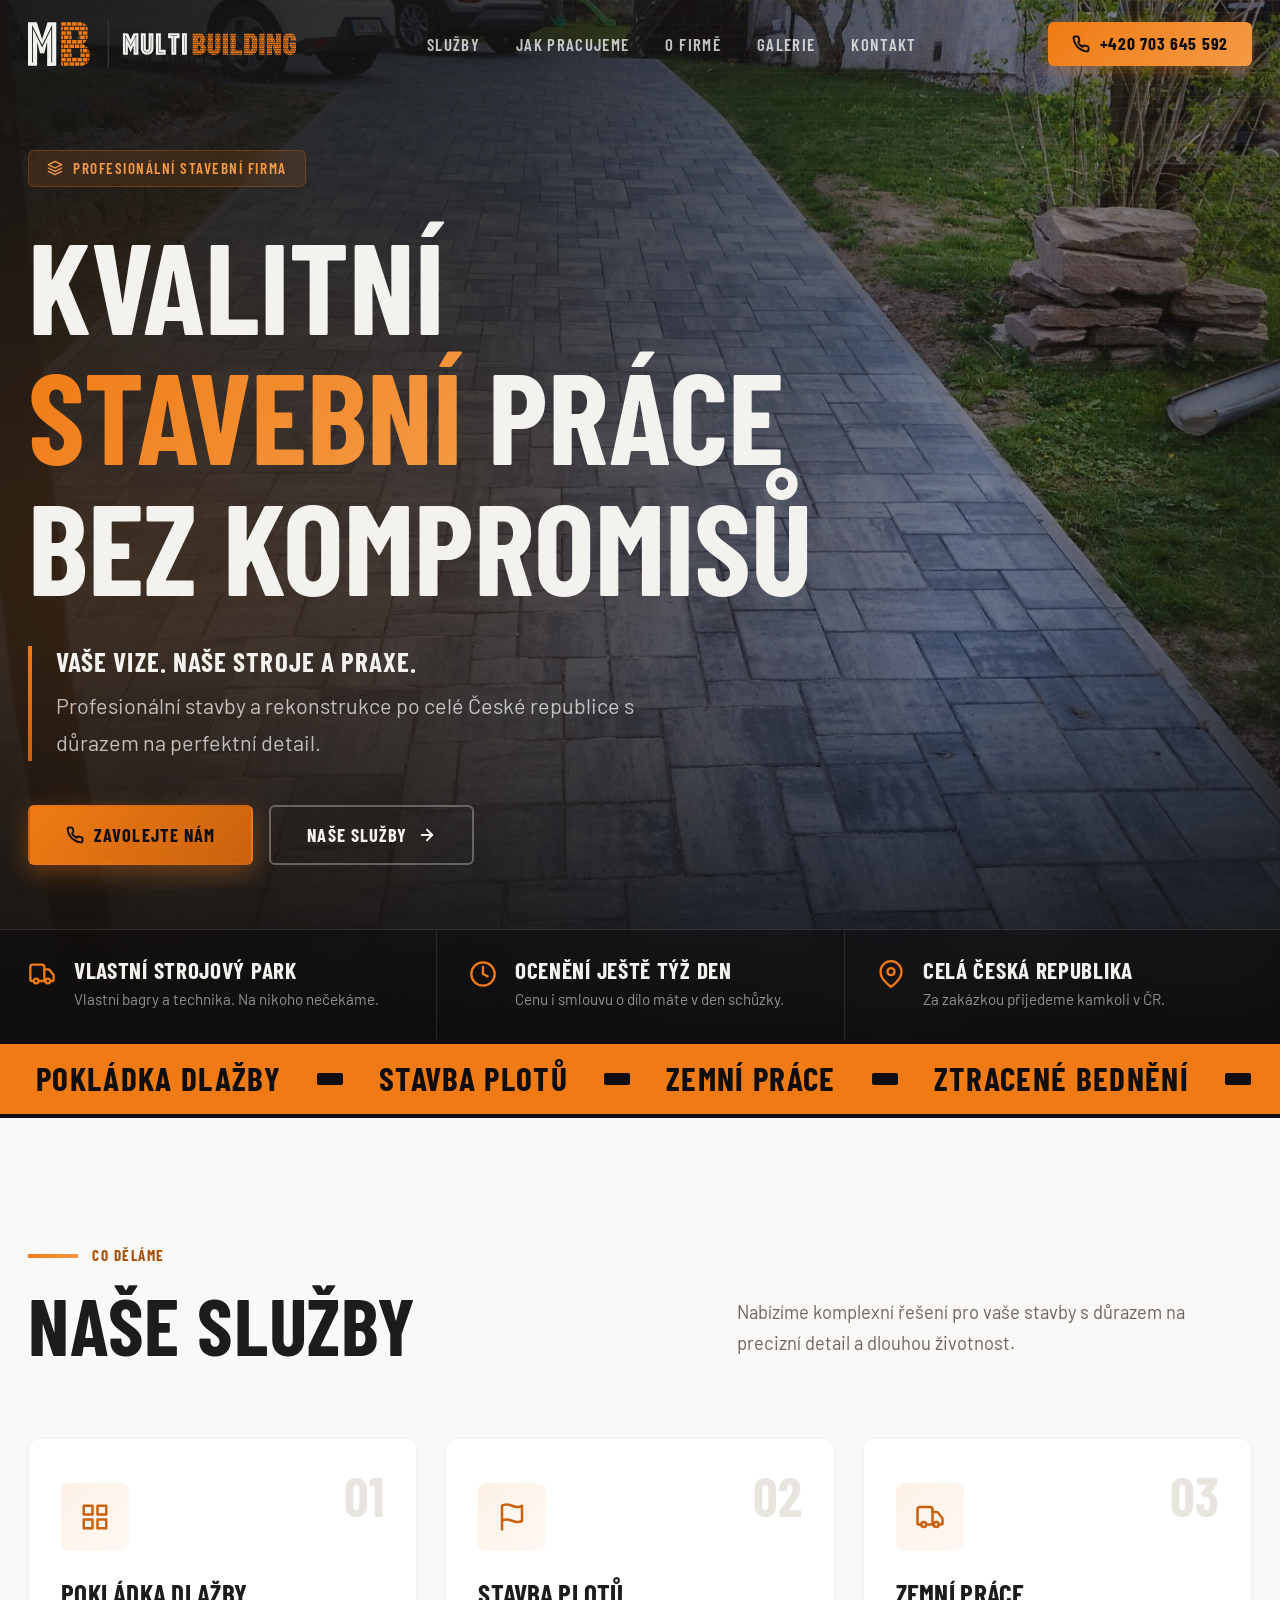
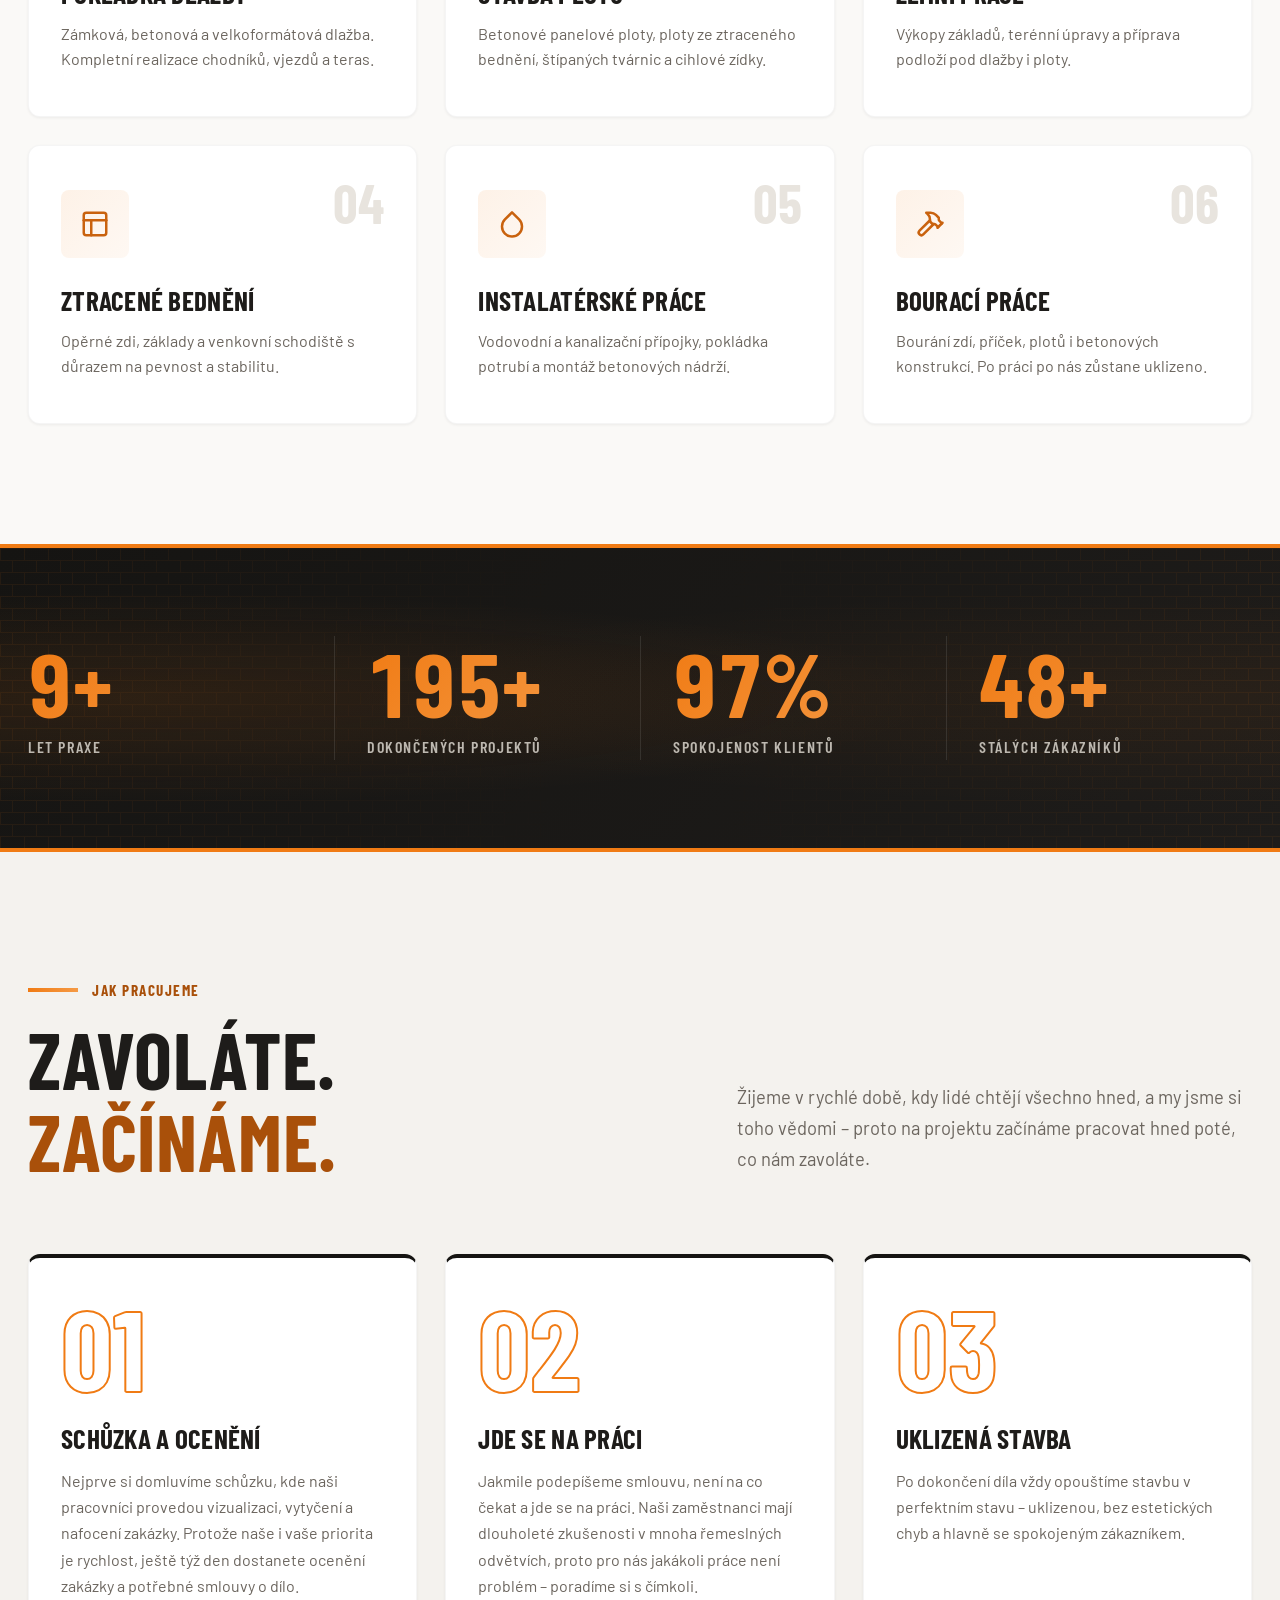
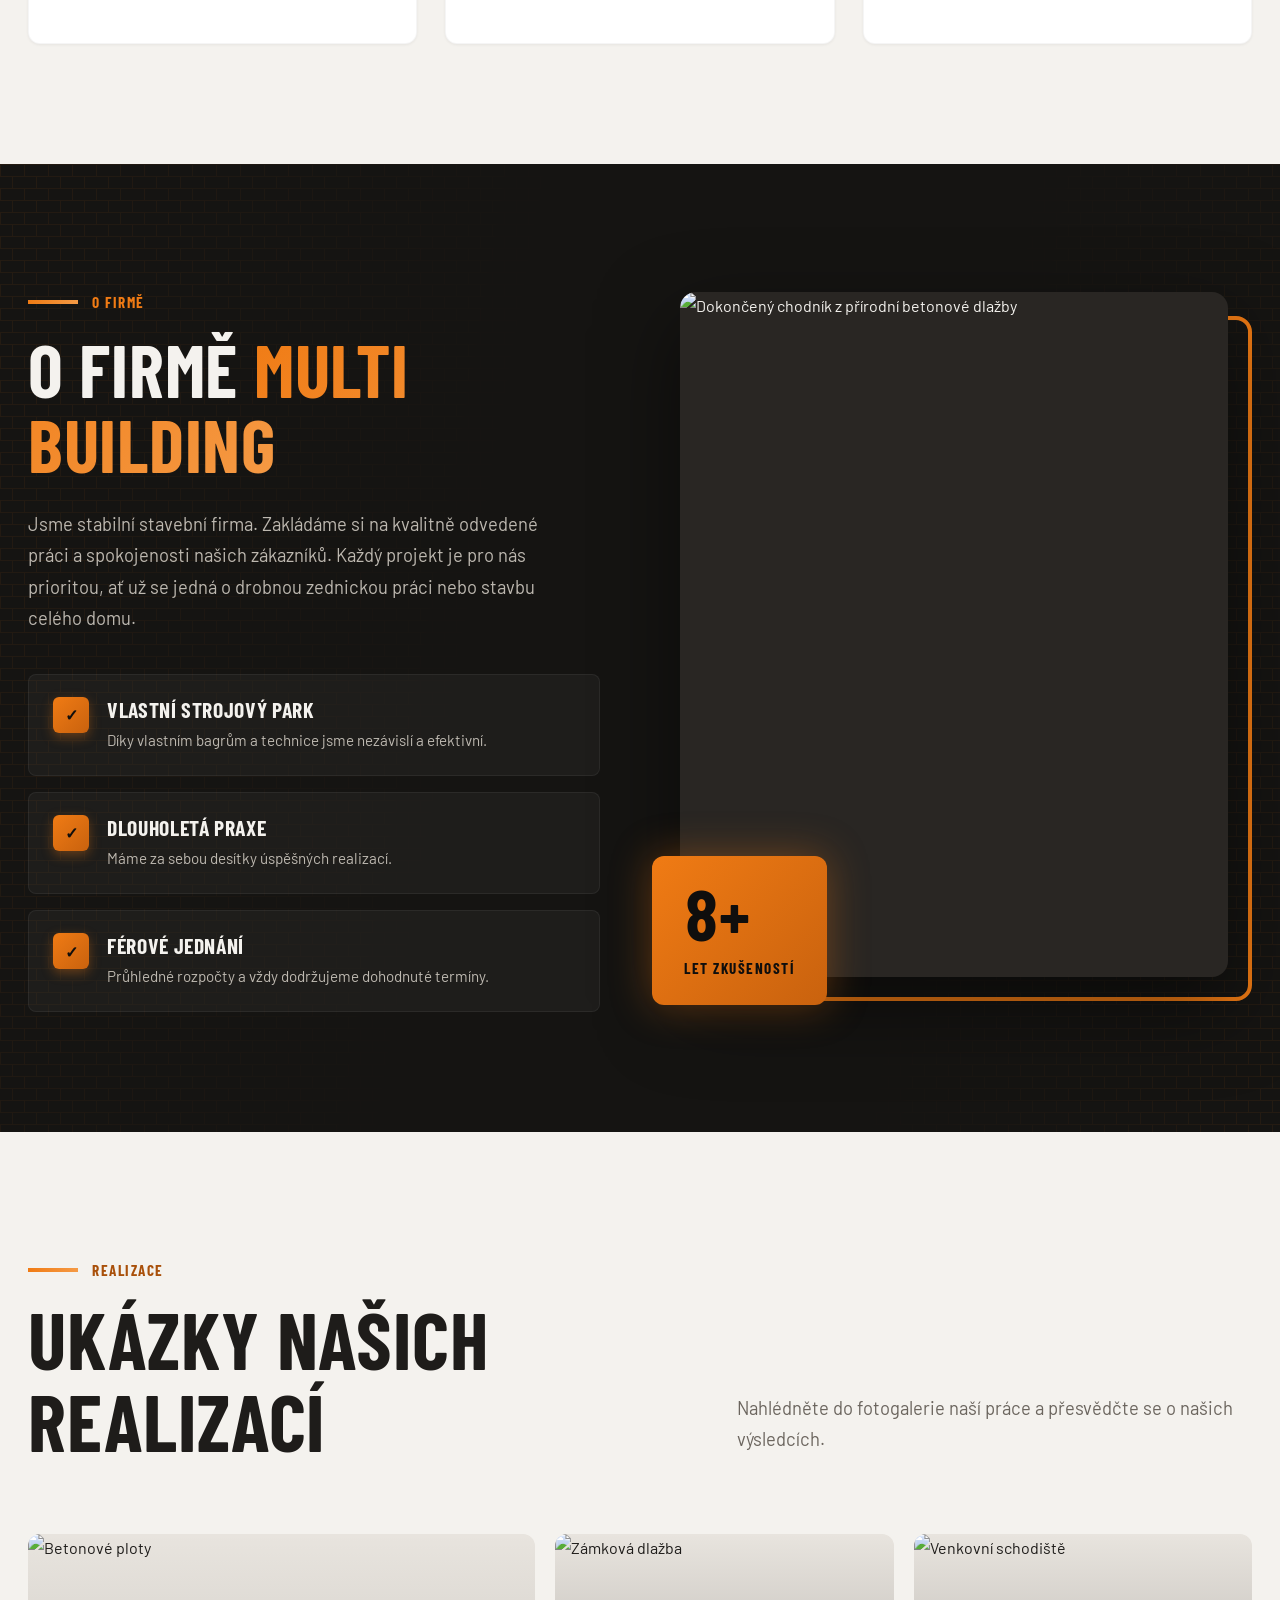
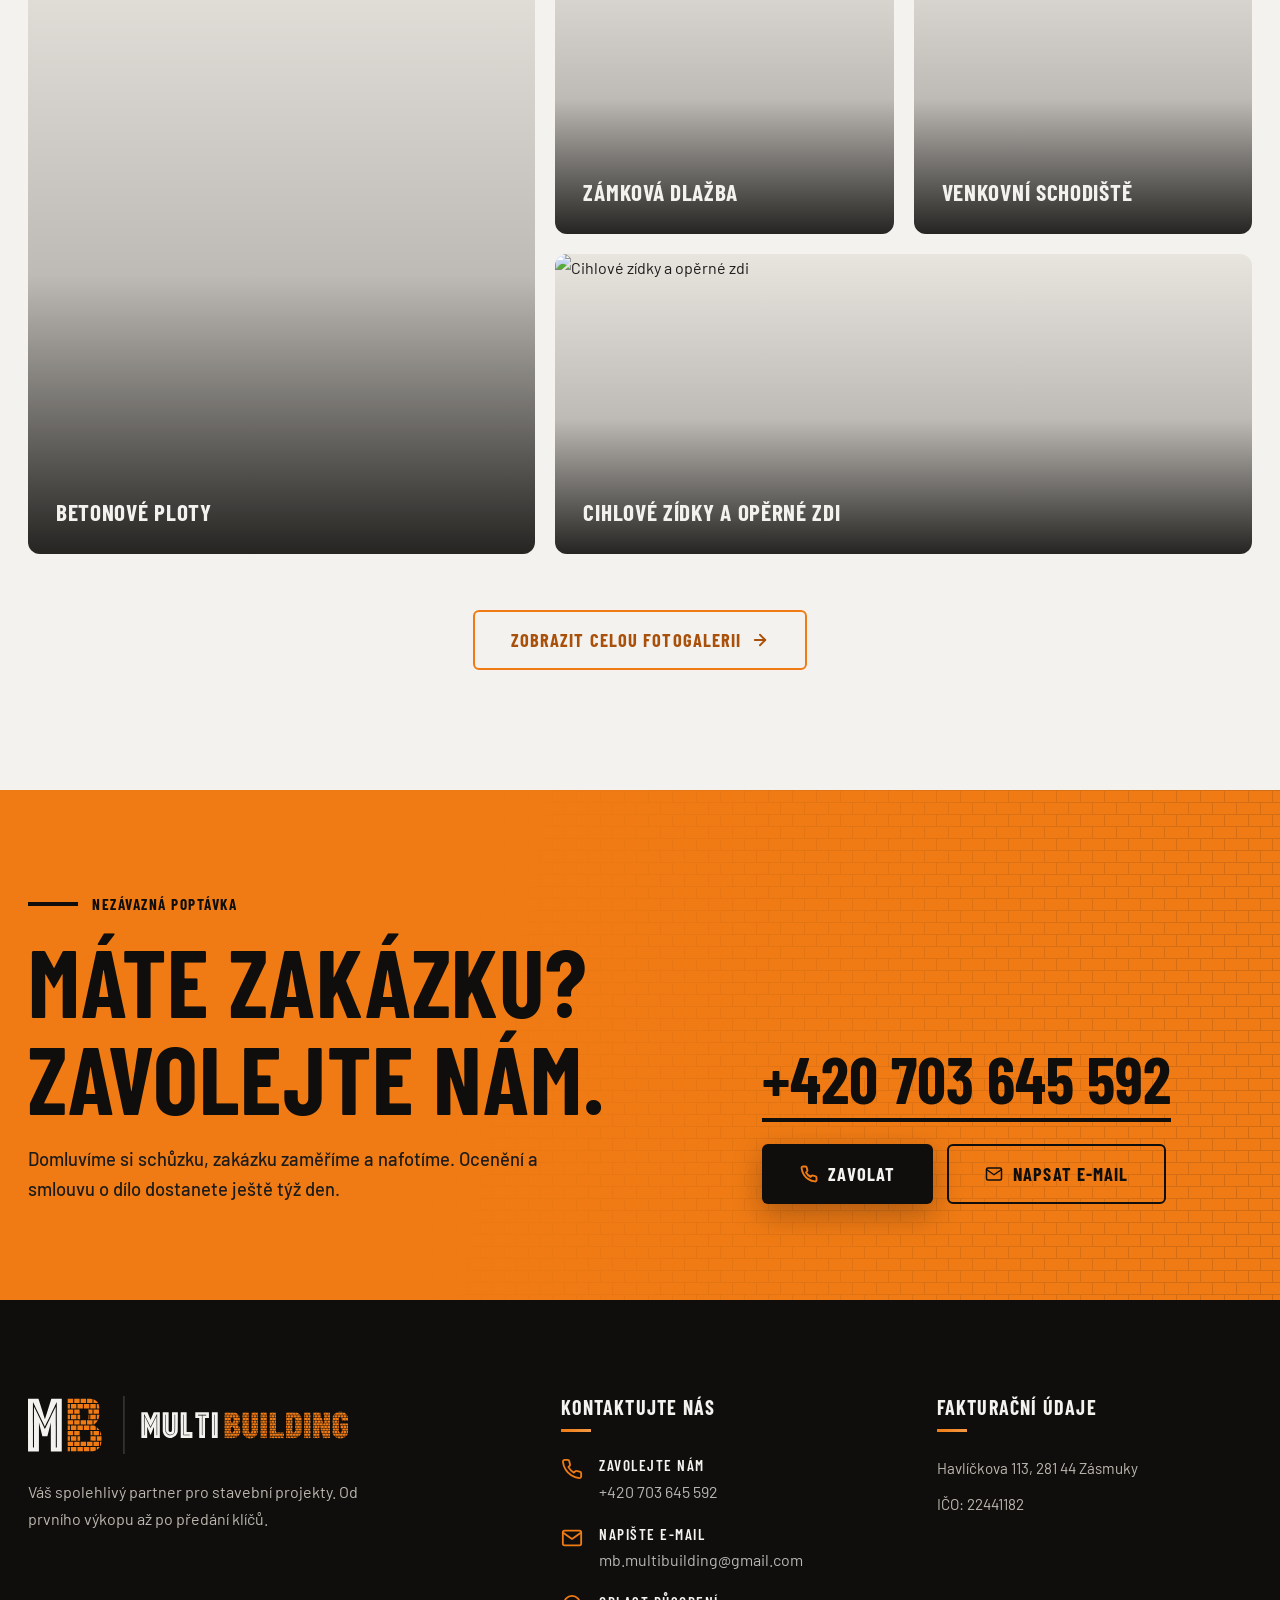
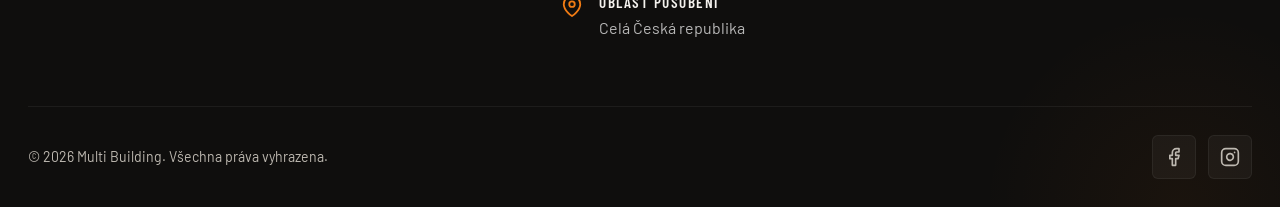
==== commit 11d35a6b: "Redesign webu podle MultiBuilding Design Systemu - Hero s obřím nadpisem, pásem faktů a běžícím páse" ====
--- a/index.html
+++ b/index.html
@@ -1,539 +1,423 @@
-<!DOCTYPE html>
-<html lang="cs">
-<head>
-    <meta charset="UTF-8">
-    <meta name="viewport" content="width=device-width, initial-scale=1.0">
-    <meta name="description" content="Multi Building - Profesionální stavební práce, rekonstrukce a zednické práce. Pokládka dlažby, stavba plotů, zemní, instalatérské a bourací práce po celé ČR.">
-    <title>Multi Building | Spolehlivé stavební práce</title>
-    <meta name="theme-color" content="#151412">
-    <!-- Favicon -->
-    <link rel="icon" href="favicon.svg" type="image/svg+xml">
-    <link rel="icon" href="favicon-32.png" sizes="32x32" type="image/png">
-    <link rel="apple-touch-icon" href="apple-touch-icon.png">
-    <!-- Google Fonts: Barlow + Barlow Condensed -->
-    <link rel="preconnect" href="https://fonts.googleapis.com">
-    <link rel="preconnect" href="https://fonts.gstatic.com" crossorigin>
-    <link href="https://fonts.googleapis.com/css2?family=Barlow+Condensed:wght@600;700&family=Barlow:wght@400;500;600;700&display=swap" rel="stylesheet">
-    <!-- Vlastní CSS -->
-    <link rel="stylesheet" href="styles.css?v=3.0">
-</head>
-<body>
-    <!-- Hlavička s navigací -->
-    <header class="header" id="header">
-        <div class="container header-inner">
-            <div class="logo">
-                <a href="#uvod"><img src="logo.svg" alt="Multi Building" width="268" height="48"></a>
-            </div>
-            
-            <nav class="nav" id="nav">
-                <ul class="nav-list">
-                    <li><a href="#sluzby">Služby</a></li>
-                    <li><a href="#o-nas">O firmě</a></li>
-                    <li><a href="fotogalerie.html">Galerie</a></li>
-                    <li><a href="#kontakt">Kontakt</a></li>
-                </ul>
-            </nav>
-            
-            <div class="contact-quick">
-                <a href="tel:+420703645592" class="phone-btn">
-                    <svg xmlns="http://www.w3.org/2000/svg" width="18" height="18" viewBox="0 0 24 24" fill="none" stroke="currentColor" stroke-width="2.5" stroke-linecap="round" stroke-linejoin="round"><path d="M22 16.92v3a2 2 0 0 1-2.18 2 19.79 19.79 0 0 1-8.63-3.07 19.5 19.5 0 0 1-6-6 19.79 19.79 0 0 1-3.07-8.67A2 2 0 0 1 4.11 2h3a2 2 0 0 1 2 1.72 12.84 12.84 0 0 0 .7 2.81 2 2 0 0 1-.45 2.11L8.09 9.91a16 16 0 0 0 6 6l1.27-1.27a2 2 0 0 1 2.11-.45 12.84 12.84 0 0 0 2.81.7A2 2 0 0 1 22 16.92z"></path></svg>
-                    +420 703 645 592
-                </a>
-            </div>
-            
-            <!-- Hamburger menu pro mobily -->
-            <button class="mobile-menu-btn" id="mobile-menu-btn" aria-label="Menu">
-                <span></span>
-                <span></span>
-                <span></span>
-            </button>
-        </div>
-    </header>
-
-    <!-- Úvodní sekce (Hero banner) -->
-    <section id="uvod" class="hero">
-        <div class="hero-bg"></div>
-        <div class="container hero-content">
-            <div class="hero-badge">
-                <svg xmlns="http://www.w3.org/2000/svg" width="16" height="16" viewBox="0 0 24 24" fill="none" stroke="currentColor" stroke-width="2"><path d="M12 2L2 7l10 5 10-5-10-5z"></path><path d="M2 17l10 5 10-5"></path><path d="M2 12l10 5 10-5"></path></svg>
-                Profesionální stavební firma
-            </div>
-            <h1 class="hero-title">Kvalitní <span>stavební</span> práce bez kompromisů</h1>
-            <p class="hero-subtitle">Vaše vize. Naše stroje a praxe. Profesionální stavby a rekonstrukce po celé České republice s důrazem na perfektní detail.</p>
-            <div class="hero-actions">
-                <a href="#kontakt" class="btn btn-primary">
-                    Kontaktujte nás
-                    <svg xmlns="http://www.w3.org/2000/svg" width="18" height="18" viewBox="0 0 24 24" fill="none" stroke="currentColor" stroke-width="2.5"><line x1="5" y1="12" x2="19" y2="12"></line><polyline points="12 5 19 12 12 19"></polyline></svg>
-                </a>
-                <a href="#sluzby" class="btn btn-secondary">Naše služby</a>
-            </div>
-            <div class="hero-stats">
-                <div class="hero-stat">
-                    <div class="stat-number" data-count="10">0</div>
-                    <div class="stat-label">Let zkušeností</div>
-                </div>
-                <div class="hero-stat">
-                    <div class="stat-number" data-count="200">0</div>
-                    <div class="stat-label">Realizací</div>
-                </div>
-                <div class="hero-stat">
-                    <div class="stat-number" data-count="100">0</div>
-                    <div class="stat-label">Spokojených klientů</div>
-                </div>
-            </div>
-        </div>
-    </section>
-
-    <!-- Rychlý přehled služeb (4 sloupce) -->
-<section id="sluzby" class="section bg-gradient">
-        <div class="container">
-            <div class="section-header reveal">
-                <h2>Naše služby</h2>
-                <p>Nabízíme komplexní řešení pro vaše stavby s důrazem na precizní detail a dlouhou životnost.</p>
-            </div>
-
-            <div class="process-intro reveal">
-                <p>Žijeme v rychlé době, kdy lidé chtějí všechno hned, a my jsme si toho vědomi – proto na projektu začínáme pracovat hned poté, co nám zavoláte.</p>
-
-                <div class="process-steps">
-                    <div class="process-step">
-                        <span class="step-number">1</span>
-                        <p>Nejprve si domluvíme schůzku, kde naši pracovníci provedou vizualizaci, vytyčení a nafocení zakázky. Protože naše i vaše priorita je rychlost, ještě týž den dostanete ocenění zakázky a potřebné smlouvy o dílo.</p>
-                    </div>
-                    <div class="process-step">
-                        <span class="step-number">2</span>
-                        <p>Jakmile podepíšeme smlouvu, není na co čekat a jde se na práci. Naši zaměstnanci mají dlouholeté zkušenosti v mnoha řemeslných odvětvích, proto pro nás jakákoli práce není problém – poradíme si s čímkoli.</p>
-                    </div>
-                    <div class="process-step">
-                        <span class="step-number">3</span>
-                        <p>Po dokončení díla vždy opouštíme stavbu v perfektním stavu – uklizenou, bez estetických chyb a hlavně se spokojeným zákazníkem.</p>
-                    </div>
-                </div>
-            </div>
-
-            <div class="services-grid reveal-stagger">
-                
-                <div class="service-card">
-                    <div class="icon-wrap">
-                        <svg xmlns="http://www.w3.org/2000/svg" width="30" height="30" viewBox="0 0 24 24" fill="none" stroke="currentColor" stroke-width="2" stroke-linecap="round" stroke-linejoin="round"><rect x="3" y="3" width="7" height="7"></rect><rect x="14" y="3" width="7" height="7"></rect><rect x="14" y="14" width="7" height="7"></rect><rect x="3" y="14" width="7" height="7"></rect></svg>
-                    </div>
-                    <h3>Pokládka dlažby</h3>
-                    <p>Zámková, betonová a velkoformátová dlažba. Kompletní realizace chodníků, vjezdů a teras.</p>
-                </div>
-                
-                <div class="service-card">
-                    <div class="icon-wrap">
-                        <svg xmlns="http://www.w3.org/2000/svg" width="30" height="30" viewBox="0 0 24 24" fill="none" stroke="currentColor" stroke-width="2" stroke-linecap="round" stroke-linejoin="round"><path d="M4 15s1-1 4-1 5 2 8 2 4-1 4-1V3s-1 1-4 1-5-2-8-2-4 1-4 1z"></path><line x1="4" y1="22" x2="4" y2="15"></line></svg>
-                    </div>
-                    <h3>Stavba plotů</h3>
-                    <p>Betonové panelové ploty, ploty ze ztraceného bednění, štípaných tvárnic a cihlové zídky.</p>
-                </div>
-                
-                <div class="service-card">
-                    <div class="icon-wrap">
-                        <svg xmlns="http://www.w3.org/2000/svg" width="30" height="30" viewBox="0 0 24 24" fill="none" stroke="currentColor" stroke-width="2" stroke-linecap="round" stroke-linejoin="round"><path d="M14 18V6a2 2 0 0 0-2-2H4a2 2 0 0 0-2 2v11a1 1 0 0 0 1 1h2"></path><path d="M15 18H9"></path><path d="M19 18h2a1 1 0 0 0 1-1v-3.65a1 1 0 0 0-.22-.624l-3.48-4.35A1 1 0 0 0 17.52 8H14"></path><circle cx="17" cy="18" r="2"></circle><circle cx="7" cy="18" r="2"></circle></svg>
-                    </div>
-                    <h3>Zemní práce</h3>
-                    <p>Výkopy základů, terénní úpravy a příprava podloží pod dlažby i ploty.</p>
-                </div>
-                
-                <div class="service-card">
-                    <div class="icon-wrap">
-                        <svg xmlns="http://www.w3.org/2000/svg" width="30" height="30" viewBox="0 0 24 24" fill="none" stroke="currentColor" stroke-width="2" stroke-linecap="round" stroke-linejoin="round"><rect x="3" y="3" width="18" height="18" rx="2" ry="2"></rect><line x1="3" y1="9" x2="21" y2="9"></line><line x1="9" y1="21" x2="9" y2="9"></line></svg>
-                    </div>
-                    <h3>Ztracené bednění</h3>
-                    <p>Opěrné zdi, základy a venkovní schodiště s důrazem na pevnost a stabilitu.</p>
-                </div>
-                
-                <div class="service-card">
-                    <div class="icon-wrap">
-                        <svg xmlns="http://www.w3.org/2000/svg" width="30" height="30" viewBox="0 0 24 24" fill="none" stroke="currentColor" stroke-width="2" stroke-linecap="round" stroke-linejoin="round"><path d="M12 2.69l5.66 5.66a8 8 0 1 1-11.31 0z"></path></svg>
-                    </div>
-                    <h3>Instalatérské práce</h3>
-                    <p>Vodovodní a kanalizační přípojky, pokládka potrubí a montáž betonových nádrží.</p>
-                </div>
-                
-                <div class="service-card">
-                    <div class="icon-wrap">
-                        <svg xmlns="http://www.w3.org/2000/svg" width="30" height="30" viewBox="0 0 24 24" fill="none" stroke="currentColor" stroke-width="2" stroke-linecap="round" stroke-linejoin="round"><path d="m15 12-8.373 8.373a1 1 0 1 1-3-3L12 9"></path><path d="m18 15 4-4"></path><path d="m21.5 11.5-1.914-1.914A2 2 0 0 1 19 8.172V7l-2.26-2.26a6 6 0 0 0-4.202-1.756L9 2.96l.92.82A6.18 6.18 0 0 1 12 8.4V10l2 2h1.172a2 2 0 0 1 1.414.586L18.5 14.5"></path></svg>
-                    </div>
-                    <h3>Bourací práce</h3>
-                    <p>Bourání zdí, příček, plotů i betonových konstrukcí. Po práci po nás zůstane uklizeno.</p>
-                </div>
-                
-            </div>
-        </div>
-    </section>
-
-    <!-- Statistiky -->
-    <div class="stats-band">
-        <div class="container">
-            <div class="stats-grid reveal-stagger">
-                <div class="stat-item">
-                    <div class="stat-number" data-count="10">0+</div>
-                    <div class="stat-label">Let praxe</div>
-                </div>
-                <div class="stat-item">
-                    <div class="stat-number" data-count="200">0+</div>
-                    <div class="stat-label">Dokončených projektů</div>
-                </div>
-                <div class="stat-item">
-                    <div class="stat-number" data-count="100">0%</div>
-                    <div class="stat-label">Spokojenost klientů</div>
-                </div>
-                <div class="stat-item">
-                    <div class="stat-number" data-count="50">0+</div>
-                    <div class="stat-label">Stálých zákazníků</div>
-                </div>
-            </div>
-        </div>
-    </div>
-
-    <!-- O firmě -->
-    <section id="o-nas" class="section">
-        <div class="container about-container">
-            <div class="about-content reveal-left">
-                <h2>O firmě <span>Multi Building</span></h2>
-                <p>Jsme stabilní stavební firma. Zakládáme si na kvalitně odvedené práci a spokojenosti našich zákazníků. Každý projekt je pro nás prioritou, ať už se jedná o drobnou zednickou práci nebo stavbu celého domu.</p>
-                <ul class="about-features">
-                    <li>
-                        <div class="check-icon">✓</div>
-                        <div>
-                            <strong>Vlastní strojový park</strong>
-                            <span>Díky vlastním bagrům a technice jsme nezávislí a efektivní.</span>
-                        </div>
-                    </li>
-                    <li>
-                        <div class="check-icon">✓</div>
-                        <div>
-                            <strong>Dlouholetá praxe</strong>
-                            <span>Máme za sebou desítky úspěšných realizací.</span>
-                        </div>
-                    </li>
-                    <li>
-                        <div class="check-icon">✓</div>
-                        <div>
-                            <strong>Férové jednání</strong>
-                            <span>Průhledné rozpočty a vždy dodržujeme dohodnuté termíny.</span>
-                        </div>
-                    </li>
-                </ul>
-            </div>
-            <div class="about-image reveal-right">
-                <img src="https://res.cloudinary.com/xtixzpri/image/upload/c_limit,w_1000/e_blur_faces:2000/f_auto,q_auto,w_600/Dokončený_chodník_z_přírodní_betonové_dlažby" alt="Naše práce v terénu" loading="lazy">
-                <div class="experience-badge">
-                    <span class="number" data-count="10">0+</span>
-                    <span class="text">Let zkušeností</span>
-                </div>
-            </div>
-        </div>
-    </section>
-
-    <!-- Fotogalerie (Ukázka) -->
-    <section id="galerie" class="section bg-light">
-        <div class="container">
-            <div class="section-header reveal">
-                <h2>Ukázky našich realizací</h2>
-                <p>Nahlédněte do fotogalerie naší práce a přesvědčte se o našich výsledcích.</p>
-            </div>
-            <div class="gallery-grid-home reveal-stagger">
-                <div class="gallery-item" onclick="openLightbox(this)">
-                    <img src="https://res.cloudinary.com/xtixzpri/image/upload/c_limit,w_1000/e_blur_faces:2000/f_auto,q_auto,w_400,c_fill/Dokončený_betonový_panelový_plot_s_imitací_štípaného_kamene" alt="Betonový panelový plot" loading="lazy">
-                    <div class="gallery-overlay"><span>Betonové ploty</span></div>
-                </div>
-                <div class="gallery-item" onclick="openLightbox(this)">
-                    <img src="https://res.cloudinary.com/xtixzpri/image/upload/c_limit,w_1000/e_blur_faces:2000/f_auto,q_auto,w_400,c_fill/Dlouhá_dlážděná_příjezdová_cesta_k_rodinnému_domu" alt="Zámková dlažba" loading="lazy">
-                    <div class="gallery-overlay"><span>Zámková dlažba</span></div>
-                </div>
-                <div class="gallery-item" onclick="openLightbox(this)">
-                    <img src="https://res.cloudinary.com/xtixzpri/image/upload/c_limit,w_1000/e_blur_faces:2000/f_auto,q_auto,w_400,c_fill/Výstavba_venkovního_schodiště_ze_zámkové_dlažby_a_obrubníků" alt="Venkovní schodiště" loading="lazy">
-                    <div class="gallery-overlay"><span>Venkovní schodiště</span></div>
-                </div>
-                <div class="gallery-item" onclick="openLightbox(this)">
-                    <img src="https://res.cloudinary.com/xtixzpri/image/upload/c_limit,w_1000/e_blur_faces:2000/f_auto,q_auto,w_400,c_fill/Zděná_cihlová_zídka_před_předzahrádkou_městského_domu" alt="Cihlová zídka" loading="lazy">
-                    <div class="gallery-overlay"><span>Cihlové zídky a opěrné zdi</span></div>
-                </div>
-            </div>
-            <div class="gallery-cta reveal">
-                <a href="fotogalerie.html" class="btn btn-outline">
-                    Zobrazit celou fotogalerii
-                    <svg xmlns="http://www.w3.org/2000/svg" width="18" height="18" viewBox="0 0 24 24" fill="none" stroke="currentColor" stroke-width="2.5"><line x1="5" y1="12" x2="19" y2="12"></line><polyline points="12 5 19 12 12 19"></polyline></svg>
-                </a>
-            </div>
-        </div>
-    </section>
-
-    <!-- Patička a Kontakt -->
-    <footer id="kontakt" class="footer">
-        <div class="container">
-            <div class="footer-grid">
-                
-                <div class="footer-col brand-col">
-                    <h2><img src="logo.svg" alt="Multi Building" width="320" height="57" loading="lazy"></h2>
-                    <p>Váš spolehlivý partner pro stavební projekty. Od prvního výkopu až po předání klíčů.</p>
-                </div>
-                
-                <div class="footer-col contact-col">
-                    <h3>Kontaktujte nás</h3>
-                    <div class="contact-methods">
-                        <a href="tel:+420703645592" class="contact-item">
-                            <svg xmlns="http://www.w3.org/2000/svg" width="22" height="22" viewBox="0 0 24 24" fill="none" stroke="currentColor" stroke-width="2"><path d="M22 16.92v3a2 2 0 0 1-2.18 2 19.79 19.79 0 0 1-8.63-3.07 19.5 19.5 0 0 1-6-6 19.79 19.79 0 0 1-3.07-8.67A2 2 0 0 1 4.11 2h3a2 2 0 0 1 2 1.72 12.84 12.84 0 0 0 .7 2.81 2 2 0 0 1-.45 2.11L8.09 9.91a16 16 0 0 0 6 6l1.27-1.27a2 2 0 0 1 2.11-.45 12.84 12.84 0 0 0 2.81.7A2 2 0 0 1 22 16.92z"></path></svg>
-                            <span>
-                                <strong>Zavolejte nám</strong>
-                                +420 703 645 592
-                            </span>
-                        </a>
-                        <a href="mailto:mb.multibuilding@gmail.com" class="contact-item">
-                            <svg xmlns="http://www.w3.org/2000/svg" width="22" height="22" viewBox="0 0 24 24" fill="none" stroke="currentColor" stroke-width="2"><path d="M4 4h16c1.1 0 2 .9 2 2v12c0 1.1-.9 2-2 2H4c-1.1 0-2-.9-2-2V6c0-1.1.9-2 2-2z"></path><polyline points="22,6 12,13 2,6"></polyline></svg>
-                            <span>
-                                <strong>Napište e-mail</strong>
-                                mb.multibuilding@gmail.com
-                            </span>
-                        </a>
-                        <div class="contact-item">
-                            <svg xmlns="http://www.w3.org/2000/svg" width="22" height="22" viewBox="0 0 24 24" fill="none" stroke="currentColor" stroke-width="2"><path d="M21 10c0 7-9 13-9 13s-9-6-9-13a9 9 0 0 1 18 0z"></path><circle cx="12" cy="10" r="3"></circle></svg>
-                            <span>
-                                <strong>Oblast působení</strong>
-                                Celá Česká republika
-                            </span>
-                        </div>
-                    </div>
-                </div>
-                
-                <div class="footer-col info-col">
-                    <h3>Fakturační údaje</h3>
-                    <ul class="company-details">
-                        <li>Havlíčkova 113, 281 44 Zásmuky</li>
-                        <li>IČO: 22441182</li>
-                    </ul>
-                </div>
-                
-            </div>
-            
-            <div class="footer-bottom">
-                <p>&copy; 2026 Multi Building. Všechna práva vyhrazena.</p>
-                <div class="socials">
-                    <a href="https://www.facebook.com/people/MB-MultiBuilding/61593268110803/" target="_blank" rel="noopener noreferrer" aria-label="Facebook"><svg xmlns="http://www.w3.org/2000/svg" width="20" height="20" viewBox="0 0 24 24" fill="none" stroke="currentColor" stroke-width="2"><path d="M18 2h-3a5 5 0 0 0-5 5v3H7v4h3v8h4v-8h3l1-4h-4V7a1 1 0 0 1 1-1h3z"></path></svg></a>
-                    <a href="https://www.instagram.com/mbmultibuilding/" target="_blank" rel="noopener noreferrer" aria-label="Instagram"><svg xmlns="http://www.w3.org/2000/svg" width="20" height="20" viewBox="0 0 24 24" fill="none" stroke="currentColor" stroke-width="2"><rect x="2" y="2" width="20" height="20" rx="5" ry="5"></rect><path d="M16 11.37A4 4 0 1 1 12.63 8 4 4 0 0 1 16 11.37z"></path><line x1="17.5" y1="6.5" x2="17.51" y2="6.5"></line></svg></a>
-                </div>
-            </div>
-        </div>
-    </footer>
-
-    <!-- Lightbox -->
-    <div class="lightbox" id="lightbox">
-        <button class="lightbox-close" id="lightbox-close" aria-label="Zavřít">&times;</button>
-        <button class="lightbox-nav lightbox-prev" id="lightbox-prev" aria-label="Předchozí">&#8249;</button>
-        <button class="lightbox-nav lightbox-next" id="lightbox-next" aria-label="Další">&#8250;</button>
-        <img src="" alt="" id="lightbox-img">
-        <div class="lightbox-caption" id="lightbox-caption"></div>
-    </div>
-
-    <!-- Scroll to Top -->
-    <button class="scroll-top" id="scroll-top" aria-label="Nahoru">
-        <svg xmlns="http://www.w3.org/2000/svg" width="22" height="22" viewBox="0 0 24 24" fill="none" stroke="currentColor" stroke-width="2.5" stroke-linecap="round" stroke-linejoin="round"><polyline points="18 15 12 9 6 15"></polyline></svg>
-    </button>
-
-    <!-- JavaScript -->
-    <script>
-        // ===========================================
-        // MOBILE MENU
-        // ===========================================
-        const menuBtn = document.getElementById('mobile-menu-btn');
-        const nav = document.getElementById('nav');
-        const header = document.getElementById('header');
-
-        menuBtn.addEventListener('click', () => {
-            menuBtn.classList.toggle('active');
-            nav.classList.toggle('active');
-        });
-
-        document.querySelectorAll('.nav a').forEach(link => {
-            link.addEventListener('click', () => {
-                menuBtn.classList.remove('active');
-                nav.classList.remove('active');
-            });
-        });
-
-        // ===========================================
-        // HEADER SCROLL EFFECT
-        // ===========================================
-        let lastScroll = 0;
-        window.addEventListener('scroll', () => {
-            const currentScroll = window.scrollY;
-            if (currentScroll > 60) {
-                header.classList.add('scrolled');
-            } else {
-                header.classList.remove('scrolled');
-            }
-            lastScroll = currentScroll;
-        });
-
-        // ===========================================
-        // SCROLL-TO-TOP BUTTON
-        // ===========================================
-        const scrollTopBtn = document.getElementById('scroll-top');
-        
-        window.addEventListener('scroll', () => {
-            if (window.scrollY > 600) {
-                scrollTopBtn.classList.add('visible');
-            } else {
-                scrollTopBtn.classList.remove('visible');
-            }
-        });
-
-        scrollTopBtn.addEventListener('click', () => {
-            window.scrollTo({ top: 0, behavior: 'smooth' });
-        });
-
-        // ===========================================
-        // SCROLL REVEAL ANIMATIONS
-        // ===========================================
-        const revealElements = document.querySelectorAll('.reveal, .reveal-left, .reveal-right, .reveal-stagger');
-
-        const revealObserver = new IntersectionObserver((entries) => {
-            entries.forEach(entry => {
-                if (entry.isIntersecting) {
-                    entry.target.classList.add('revealed');
-                    revealObserver.unobserve(entry.target);
-                }
-            });
-        }, {
-            threshold: 0.15,
-            rootMargin: '0px 0px -50px 0px'
-        });
-
-        revealElements.forEach(el => revealObserver.observe(el));
-
-        // ===========================================
-        // ANIMATED COUNTERS
-        // ===========================================
-        function animateCounter(el) {
-            const target = parseInt(el.dataset.count);
-            const duration = 2000;
-            const start = performance.now();
-            const suffix = el.textContent.replace(/[0-9]/g, '');
-            
-            function update(now) {
-                const elapsed = now - start;
-                const progress = Math.min(elapsed / duration, 1);
-                // Ease out cubic
-                const eased = 1 - Math.pow(1 - progress, 3);
-                const current = Math.floor(eased * target);
-                el.textContent = current + suffix;
-                
-                if (progress < 1) {
-                    requestAnimationFrame(update);
-                } else {
-                    el.textContent = target + suffix;
-                }
-            }
-            requestAnimationFrame(update);
-        }
-
-        const counterElements = document.querySelectorAll('[data-count]');
-        const counterObserver = new IntersectionObserver((entries) => {
-            entries.forEach(entry => {
-                if (entry.isIntersecting) {
-                    animateCounter(entry.target);
-                    counterObserver.unobserve(entry.target);
-                }
-            });
-        }, { threshold: 0.5 });
-
-        counterElements.forEach(el => counterObserver.observe(el));
-
-        // ===========================================
-        // LIGHTBOX
-        // ===========================================
-        const lightbox = document.getElementById('lightbox');
-        const lightboxImg = document.getElementById('lightbox-img');
-        const lightboxCaption = document.getElementById('lightbox-caption');
-        const lightboxClose = document.getElementById('lightbox-close');
-        const lightboxPrev = document.getElementById('lightbox-prev');
-        const lightboxNext = document.getElementById('lightbox-next');
-        
-        let currentLightboxIndex = 0;
-        let lightboxImages = [];
-
-        function openLightbox(element) {
-            const allItems = document.querySelectorAll('.gallery-item:not(.hide)');
-            lightboxImages = [];
-            allItems.forEach((item, i) => {
-                const img = item.querySelector('img');
-                if (img) {
-                    lightboxImages.push({
-                        src: img.src,
-                        alt: img.alt
-                    });
-                    if (item === element) {
-                        currentLightboxIndex = i;
-                    }
-                }
-            });
-            
-            showLightboxImage();
-            lightbox.classList.add('active');
-            document.body.style.overflow = 'hidden';
-        }
-
-        function showLightboxImage() {
-            if (lightboxImages[currentLightboxIndex]) {
-                lightboxImg.src = lightboxImages[currentLightboxIndex].src;
-                lightboxImg.alt = lightboxImages[currentLightboxIndex].alt;
-                lightboxCaption.textContent = lightboxImages[currentLightboxIndex].alt;
-            }
-        }
-
-        function closeLightbox() {
-            lightbox.classList.remove('active');
-            document.body.style.overflow = '';
-        }
-
-        lightboxClose.addEventListener('click', closeLightbox);
-        lightbox.addEventListener('click', (e) => {
-            if (e.target === lightbox) closeLightbox();
-        });
-
-        lightboxPrev.addEventListener('click', (e) => {
-            e.stopPropagation();
-            currentLightboxIndex = (currentLightboxIndex - 1 + lightboxImages.length) % lightboxImages.length;
-            showLightboxImage();
-        });
-
-        lightboxNext.addEventListener('click', (e) => {
-            e.stopPropagation();
-            currentLightboxIndex = (currentLightboxIndex + 1) % lightboxImages.length;
-            showLightboxImage();
-        });
-
-        document.addEventListener('keydown', (e) => {
-            if (!lightbox.classList.contains('active')) return;
-            if (e.key === 'Escape') closeLightbox();
-            if (e.key === 'ArrowLeft') {
-                currentLightboxIndex = (currentLightboxIndex - 1 + lightboxImages.length) % lightboxImages.length;
-                showLightboxImage();
-            }
-            if (e.key === 'ArrowRight') {
-                currentLightboxIndex = (currentLightboxIndex + 1) % lightboxImages.length;
-                showLightboxImage();
-            }
-        });
-
-        // ===========================================
-        // SMOOTH ANCHOR SCROLLING
-        // ===========================================
-        document.querySelectorAll('a[href^="#"]').forEach(anchor => {
-            anchor.addEventListener('click', function(e) {
-                const href = this.getAttribute('href');
-                if (href === '#') return;
-                const target = document.querySelector(href);
-                if (target) {
-                    e.preventDefault();
-                    target.scrollIntoView({ behavior: 'smooth', block: 'start' });
-                }
-            });
-        });
-    </script>
-</body>
-</html>
+<!DOCTYPE html>
+<html lang="cs">
+<head>
+    <meta charset="UTF-8">
+    <meta name="viewport" content="width=device-width, initial-scale=1.0">
+    <meta name="description" content="Multi Building - Profesionální stavební práce, rekonstrukce a zednické práce. Pokládka dlažby, stavba plotů, zemní, instalatérské a bourací práce po celé ČR.">
+    <title>Multi Building | Spolehlivé stavební práce</title>
+    <meta name="theme-color" content="#151412">
+    <!-- Favicon -->
+    <link rel="icon" href="favicon.svg" type="image/svg+xml">
+    <link rel="icon" href="favicon-32.png" sizes="32x32" type="image/png">
+    <link rel="apple-touch-icon" href="apple-touch-icon.png">
+    <!-- Google Fonts: Barlow + Barlow Condensed -->
+    <link rel="preconnect" href="https://fonts.googleapis.com">
+    <link rel="preconnect" href="https://fonts.gstatic.com" crossorigin>
+    <link href="https://fonts.googleapis.com/css2?family=Barlow+Condensed:wght@600;700&family=Barlow:wght@400;500;600;700&display=swap" rel="stylesheet">
+    <!-- Vlastní CSS -->
+    <link rel="stylesheet" href="styles.css?v=4.0">
+</head>
+<body>
+    <!-- Hlavička s navigací -->
+    <header class="header" id="header">
+        <div class="container header-inner">
+            <div class="logo">
+                <a href="#uvod"><img src="logo.svg" alt="Multi Building" width="268" height="48"></a>
+            </div>
+
+            <nav class="nav" id="nav" aria-label="Hlavní navigace">
+                <ul class="nav-list">
+                    <li><a href="#sluzby">Služby</a></li>
+                    <li><a href="#postup">Jak pracujeme</a></li>
+                    <li><a href="#o-nas">O firmě</a></li>
+                    <li><a href="fotogalerie.html">Galerie</a></li>
+                    <li><a href="#kontakt">Kontakt</a></li>
+                </ul>
+                <a href="tel:+420703645592" class="phone-btn nav-phone">
+                    <svg xmlns="http://www.w3.org/2000/svg" width="18" height="18" viewBox="0 0 24 24" fill="none" stroke="currentColor" stroke-width="2.5" stroke-linecap="round" stroke-linejoin="round" aria-hidden="true"><path d="M22 16.92v3a2 2 0 0 1-2.18 2 19.79 19.79 0 0 1-8.63-3.07 19.5 19.5 0 0 1-6-6 19.79 19.79 0 0 1-3.07-8.67A2 2 0 0 1 4.11 2h3a2 2 0 0 1 2 1.72 12.84 12.84 0 0 0 .7 2.81 2 2 0 0 1-.45 2.11L8.09 9.91a16 16 0 0 0 6 6l1.27-1.27a2 2 0 0 1 2.11-.45 12.84 12.84 0 0 0 2.81.7A2 2 0 0 1 22 16.92z"></path></svg>
+                    +420 703 645 592
+                </a>
+            </nav>
+
+            <div class="contact-quick">
+                <a href="tel:+420703645592" class="phone-btn">
+                    <svg xmlns="http://www.w3.org/2000/svg" width="18" height="18" viewBox="0 0 24 24" fill="none" stroke="currentColor" stroke-width="2.5" stroke-linecap="round" stroke-linejoin="round" aria-hidden="true"><path d="M22 16.92v3a2 2 0 0 1-2.18 2 19.79 19.79 0 0 1-8.63-3.07 19.5 19.5 0 0 1-6-6 19.79 19.79 0 0 1-3.07-8.67A2 2 0 0 1 4.11 2h3a2 2 0 0 1 2 1.72 12.84 12.84 0 0 0 .7 2.81 2 2 0 0 1-.45 2.11L8.09 9.91a16 16 0 0 0 6 6l1.27-1.27a2 2 0 0 1 2.11-.45 12.84 12.84 0 0 0 2.81.7A2 2 0 0 1 22 16.92z"></path></svg>
+                    +420 703 645 592
+                </a>
+            </div>
+
+            <!-- Hamburger menu pro mobily -->
+            <button class="mobile-menu-btn" id="mobile-menu-btn" aria-label="Menu" aria-expanded="false" aria-controls="nav">
+                <span></span>
+                <span></span>
+                <span></span>
+            </button>
+        </div>
+    </header>
+
+    <main>
+    <!-- Úvodní sekce (Hero) -->
+    <section id="uvod" class="hero">
+        <div class="hero-bg"></div>
+        <div class="container hero-content">
+            <div class="hero-badge">
+                <svg xmlns="http://www.w3.org/2000/svg" width="16" height="16" viewBox="0 0 24 24" fill="none" stroke="currentColor" stroke-width="2" stroke-linecap="round" stroke-linejoin="round" aria-hidden="true"><path d="M12 2L2 7l10 5 10-5-10-5z"></path><path d="M2 17l10 5 10-5"></path><path d="M2 12l10 5 10-5"></path></svg>
+                Profesionální stavební firma
+            </div>
+            <h1 class="hero-title">
+                <span class="line">Kvalitní</span>
+                <span class="line"><span class="accent">stavební</span> práce</span>
+                <span class="line">bez kompromisů</span>
+            </h1>
+            <div class="hero-lead">
+                <p class="hero-subtitle"><strong>Vaše vize. Naše stroje a praxe.</strong>Profesionální stavby a rekonstrukce po celé České republice s důrazem na perfektní detail.</p>
+            </div>
+            <div class="hero-actions">
+                <a href="tel:+420703645592" class="btn btn-primary">
+                    <svg xmlns="http://www.w3.org/2000/svg" width="18" height="18" viewBox="0 0 24 24" fill="none" stroke="currentColor" stroke-width="2.5" stroke-linecap="round" stroke-linejoin="round" aria-hidden="true"><path d="M22 16.92v3a2 2 0 0 1-2.18 2 19.79 19.79 0 0 1-8.63-3.07 19.5 19.5 0 0 1-6-6 19.79 19.79 0 0 1-3.07-8.67A2 2 0 0 1 4.11 2h3a2 2 0 0 1 2 1.72 12.84 12.84 0 0 0 .7 2.81 2 2 0 0 1-.45 2.11L8.09 9.91a16 16 0 0 0 6 6l1.27-1.27a2 2 0 0 1 2.11-.45 12.84 12.84 0 0 0 2.81.7A2 2 0 0 1 22 16.92z"></path></svg>
+                    Zavolejte nám
+                </a>
+                <a href="#sluzby" class="btn btn-secondary">
+                    Naše služby
+                    <svg class="arrow" xmlns="http://www.w3.org/2000/svg" width="18" height="18" viewBox="0 0 24 24" fill="none" stroke="currentColor" stroke-width="2.5" stroke-linecap="round" stroke-linejoin="round" aria-hidden="true"><line x1="5" y1="12" x2="19" y2="12"></line><polyline points="12 5 19 12 12 19"></polyline></svg>
+                </a>
+            </div>
+        </div>
+        <div class="hero-facts">
+            <div class="container hero-facts-grid">
+                <div class="hero-fact">
+                    <svg xmlns="http://www.w3.org/2000/svg" width="28" height="28" viewBox="0 0 24 24" fill="none" stroke="currentColor" stroke-width="2" stroke-linecap="round" stroke-linejoin="round" aria-hidden="true"><path d="M14 18V6a2 2 0 0 0-2-2H4a2 2 0 0 0-2 2v11a1 1 0 0 0 1 1h2"></path><path d="M15 18H9"></path><path d="M19 18h2a1 1 0 0 0 1-1v-3.65a1 1 0 0 0-.22-.624l-3.48-4.35A1 1 0 0 0 17.52 8H14"></path><circle cx="17" cy="18" r="2"></circle><circle cx="7" cy="18" r="2"></circle></svg>
+                    <div>
+                        <strong>Vlastní strojový park</strong>
+                        <span>Vlastní bagry a technika. Na nikoho nečekáme.</span>
+                    </div>
+                </div>
+                <div class="hero-fact">
+                    <svg xmlns="http://www.w3.org/2000/svg" width="28" height="28" viewBox="0 0 24 24" fill="none" stroke="currentColor" stroke-width="2" stroke-linecap="round" stroke-linejoin="round" aria-hidden="true"><circle cx="12" cy="12" r="10"></circle><polyline points="12 6 12 12 16 14"></polyline></svg>
+                    <div>
+                        <strong>Ocenění ještě týž den</strong>
+                        <span>Cenu i smlouvu o dílo máte v den schůzky.</span>
+                    </div>
+                </div>
+                <div class="hero-fact">
+                    <svg xmlns="http://www.w3.org/2000/svg" width="28" height="28" viewBox="0 0 24 24" fill="none" stroke="currentColor" stroke-width="2" stroke-linecap="round" stroke-linejoin="round" aria-hidden="true"><path d="M21 10c0 7-9 13-9 13s-9-6-9-13a9 9 0 0 1 18 0z"></path><circle cx="12" cy="10" r="3"></circle></svg>
+                    <div>
+                        <strong>Celá Česká republika</strong>
+                        <span>Za zakázkou přijedeme kamkoli v ČR.</span>
+                    </div>
+                </div>
+            </div>
+        </div>
+    </section>
+
+    <!-- Běžící pás služeb (dekorace) -->
+    <div class="marquee" aria-hidden="true">
+        <div class="marquee-track">
+            <div class="marquee-group"><span>Pokládka dlažby</span><span>Stavba plotů</span><span>Zemní práce</span><span>Ztracené bednění</span><span>Instalatérské práce</span><span>Bourací práce</span><span>Celá Česká republika</span></div>
+            <div class="marquee-group"><span>Pokládka dlažby</span><span>Stavba plotů</span><span>Zemní práce</span><span>Ztracené bednění</span><span>Instalatérské práce</span><span>Bourací práce</span><span>Celá Česká republika</span></div>
+        </div>
+    </div>
+
+    <!-- Služby -->
+    <section id="sluzby" class="section bg-cream">
+        <div class="container">
+            <div class="section-head reveal">
+                <div>
+                    <div class="eyebrow">Co děláme</div>
+                    <h2>Naše služby</h2>
+                </div>
+                <p>Nabízíme komplexní řešení pro vaše stavby s důrazem na precizní detail a dlouhou životnost.</p>
+            </div>
+
+            <div class="services-grid reveal-stagger">
+                <article class="service-card">
+                    <span class="service-num" aria-hidden="true">01</span>
+                    <div class="icon-wrap">
+                        <svg xmlns="http://www.w3.org/2000/svg" width="30" height="30" viewBox="0 0 24 24" fill="none" stroke="currentColor" stroke-width="2" stroke-linecap="round" stroke-linejoin="round" aria-hidden="true"><rect x="3" y="3" width="7" height="7"></rect><rect x="14" y="3" width="7" height="7"></rect><rect x="14" y="14" width="7" height="7"></rect><rect x="3" y="14" width="7" height="7"></rect></svg>
+                    </div>
+                    <h3>Pokládka dlažby</h3>
+                    <p>Zámková, betonová a velkoformátová dlažba. Kompletní realizace chodníků, vjezdů a teras.</p>
+                </article>
+                <article class="service-card">
+                    <span class="service-num" aria-hidden="true">02</span>
+                    <div class="icon-wrap">
+                        <svg xmlns="http://www.w3.org/2000/svg" width="30" height="30" viewBox="0 0 24 24" fill="none" stroke="currentColor" stroke-width="2" stroke-linecap="round" stroke-linejoin="round" aria-hidden="true"><path d="M4 15s1-1 4-1 5 2 8 2 4-1 4-1V3s-1 1-4 1-5-2-8-2-4 1-4 1z"></path><line x1="4" y1="22" x2="4" y2="15"></line></svg>
+                    </div>
+                    <h3>Stavba plotů</h3>
+                    <p>Betonové panelové ploty, ploty ze ztraceného bednění, štípaných tvárnic a cihlové zídky.</p>
+                </article>
+                <article class="service-card">
+                    <span class="service-num" aria-hidden="true">03</span>
+                    <div class="icon-wrap">
+                        <svg xmlns="http://www.w3.org/2000/svg" width="30" height="30" viewBox="0 0 24 24" fill="none" stroke="currentColor" stroke-width="2" stroke-linecap="round" stroke-linejoin="round" aria-hidden="true"><path d="M14 18V6a2 2 0 0 0-2-2H4a2 2 0 0 0-2 2v11a1 1 0 0 0 1 1h2"></path><path d="M15 18H9"></path><path d="M19 18h2a1 1 0 0 0 1-1v-3.65a1 1 0 0 0-.22-.624l-3.48-4.35A1 1 0 0 0 17.52 8H14"></path><circle cx="17" cy="18" r="2"></circle><circle cx="7" cy="18" r="2"></circle></svg>
+                    </div>
+                    <h3>Zemní práce</h3>
+                    <p>Výkopy základů, terénní úpravy a příprava podloží pod dlažby i ploty.</p>
+                </article>
+                <article class="service-card">
+                    <span class="service-num" aria-hidden="true">04</span>
+                    <div class="icon-wrap">
+                        <svg xmlns="http://www.w3.org/2000/svg" width="30" height="30" viewBox="0 0 24 24" fill="none" stroke="currentColor" stroke-width="2" stroke-linecap="round" stroke-linejoin="round" aria-hidden="true"><rect x="3" y="3" width="18" height="18" rx="2" ry="2"></rect><line x1="3" y1="9" x2="21" y2="9"></line><line x1="9" y1="21" x2="9" y2="9"></line></svg>
+                    </div>
+                    <h3>Ztracené bednění</h3>
+                    <p>Opěrné zdi, základy a venkovní schodiště s důrazem na pevnost a stabilitu.</p>
+                </article>
+                <article class="service-card">
+                    <span class="service-num" aria-hidden="true">05</span>
+                    <div class="icon-wrap">
+                        <svg xmlns="http://www.w3.org/2000/svg" width="30" height="30" viewBox="0 0 24 24" fill="none" stroke="currentColor" stroke-width="2" stroke-linecap="round" stroke-linejoin="round" aria-hidden="true"><path d="M12 2.69l5.66 5.66a8 8 0 1 1-11.31 0z"></path></svg>
+                    </div>
+                    <h3>Instalatérské práce</h3>
+                    <p>Vodovodní a kanalizační přípojky, pokládka potrubí a montáž betonových nádrží.</p>
+                </article>
+                <article class="service-card">
+                    <span class="service-num" aria-hidden="true">06</span>
+                    <div class="icon-wrap">
+                        <svg xmlns="http://www.w3.org/2000/svg" width="30" height="30" viewBox="0 0 24 24" fill="none" stroke="currentColor" stroke-width="2" stroke-linecap="round" stroke-linejoin="round" aria-hidden="true"><path d="m15 12-8.373 8.373a1 1 0 1 1-3-3L12 9"></path><path d="m18 15 4-4"></path><path d="m21.5 11.5-1.914-1.914A2 2 0 0 1 19 8.172V7l-2.26-2.26a6 6 0 0 0-4.202-1.756L9 2.96l.92.82A6.18 6.18 0 0 1 12 8.4V10l2 2h1.172a2 2 0 0 1 1.414.586L18.5 14.5"></path></svg>
+                    </div>
+                    <h3>Bourací práce</h3>
+                    <p>Bourání zdí, příček, plotů i betonových konstrukcí. Po práci po nás zůstane uklizeno.</p>
+                </article>
+            </div>
+        </div>
+    </section>
+
+    <!-- Statistiky -->
+    <div class="stats-band">
+        <div class="container">
+            <div class="stats-grid reveal-stagger">
+                <div class="stat-item">
+                    <div class="stat-number" data-count="10" data-suffix="+">10+</div>
+                    <div class="stat-label">Let praxe</div>
+                </div>
+                <div class="stat-item">
+                    <div class="stat-number" data-count="200" data-suffix="+">200+</div>
+                    <div class="stat-label">Dokončených projektů</div>
+                </div>
+                <div class="stat-item">
+                    <div class="stat-number" data-count="100" data-suffix="%">100%</div>
+                    <div class="stat-label">Spokojenost klientů</div>
+                </div>
+                <div class="stat-item">
+                    <div class="stat-number" data-count="50" data-suffix="+">50+</div>
+                    <div class="stat-label">Stálých zákazníků</div>
+                </div>
+            </div>
+        </div>
+    </div>
+
+    <!-- Jak pracujeme -->
+    <section id="postup" class="section bg-light">
+        <div class="container">
+            <div class="section-head reveal">
+                <div>
+                    <div class="eyebrow">Jak pracujeme</div>
+                    <h2>Zavoláte. <span>Začínáme.</span></h2>
+                </div>
+                <p>Žijeme v rychlé době, kdy lidé chtějí všechno hned, a my jsme si toho vědomi – proto na projektu začínáme pracovat hned poté, co nám zavoláte.</p>
+            </div>
+
+            <div class="process-steps reveal-stagger">
+                <div class="process-step">
+                    <span class="step-number" aria-hidden="true">01</span>
+                    <h3>Schůzka a ocenění</h3>
+                    <p>Nejprve si domluvíme schůzku, kde naši pracovníci provedou vizualizaci, vytyčení a nafocení zakázky. Protože naše i vaše priorita je rychlost, ještě týž den dostanete ocenění zakázky a potřebné smlouvy o dílo.</p>
+                </div>
+                <div class="process-step">
+                    <span class="step-number" aria-hidden="true">02</span>
+                    <h3>Jde se na práci</h3>
+                    <p>Jakmile podepíšeme smlouvu, není na co čekat a jde se na práci. Naši zaměstnanci mají dlouholeté zkušenosti v mnoha řemeslných odvětvích, proto pro nás jakákoli práce není problém – poradíme si s čímkoli.</p>
+                </div>
+                <div class="process-step">
+                    <span class="step-number" aria-hidden="true">03</span>
+                    <h3>Uklizená stavba</h3>
+                    <p>Po dokončení díla vždy opouštíme stavbu v perfektním stavu – uklizenou, bez estetických chyb a hlavně se spokojeným zákazníkem.</p>
+                </div>
+            </div>
+        </div>
+    </section>
+
+    <!-- O firmě -->
+    <section id="o-nas" class="section bg-dark">
+        <div class="container about-container">
+            <div class="about-content reveal-left">
+                <div class="eyebrow">O firmě</div>
+                <h2>O firmě <span class="accent">Multi Building</span></h2>
+                <p>Jsme stabilní stavební firma. Zakládáme si na kvalitně odvedené práci a spokojenosti našich zákazníků. Každý projekt je pro nás prioritou, ať už se jedná o drobnou zednickou práci nebo stavbu celého domu.</p>
+                <ul class="about-features">
+                    <li>
+                        <div class="check-icon" aria-hidden="true">✓</div>
+                        <div>
+                            <strong>Vlastní strojový park</strong>
+                            <span>Díky vlastním bagrům a technice jsme nezávislí a efektivní.</span>
+                        </div>
+                    </li>
+                    <li>
+                        <div class="check-icon" aria-hidden="true">✓</div>
+                        <div>
+                            <strong>Dlouholetá praxe</strong>
+                            <span>Máme za sebou desítky úspěšných realizací.</span>
+                        </div>
+                    </li>
+                    <li>
+                        <div class="check-icon" aria-hidden="true">✓</div>
+                        <div>
+                            <strong>Férové jednání</strong>
+                            <span>Průhledné rozpočty a vždy dodržujeme dohodnuté termíny.</span>
+                        </div>
+                    </li>
+                </ul>
+            </div>
+            <div class="about-image reveal-right">
+                <img src="https://res.cloudinary.com/xtixzpri/image/upload/c_limit,w_1000/e_blur_faces:2000/f_auto,q_auto,w_800/Dokončený_chodník_z_přírodní_betonové_dlažby" alt="Dokončený chodník z přírodní betonové dlažby" loading="lazy">
+                <div class="experience-badge">
+                    <span class="number" data-count="10" data-suffix="+">10+</span>
+                    <span class="text">Let zkušeností</span>
+                </div>
+            </div>
+        </div>
+    </section>
+
+    <!-- Fotogalerie (ukázka) -->
+    <section id="galerie" class="section bg-light">
+        <div class="container">
+            <div class="section-head reveal">
+                <div>
+                    <div class="eyebrow">Realizace</div>
+                    <h2>Ukázky našich realizací</h2>
+                </div>
+                <p>Nahlédněte do fotogalerie naší práce a přesvědčte se o našich výsledcích.</p>
+            </div>
+            <div class="gallery-grid-home reveal-stagger">
+                <button type="button" class="gallery-item" data-url="https://res.cloudinary.com/xtixzpri/image/upload/c_limit,w_1000/e_blur_faces:2000/f_auto,q_auto/Dokončený_betonový_panelový_plot_s_imitací_štípaného_kamene">
+                    <img src="https://res.cloudinary.com/xtixzpri/image/upload/c_limit,w_1000/e_blur_faces:2000/f_auto,q_auto,w_900,c_fill/Dokončený_betonový_panelový_plot_s_imitací_štípaného_kamene" alt="Betonové ploty" loading="lazy">
+                    <span class="gallery-overlay"><span>Betonové ploty</span></span>
+                </button>
+                <button type="button" class="gallery-item" data-url="https://res.cloudinary.com/xtixzpri/image/upload/c_limit,w_1000/e_blur_faces:2000/f_auto,q_auto/Dlouhá_dlážděná_příjezdová_cesta_k_rodinnému_domu">
+                    <img src="https://res.cloudinary.com/xtixzpri/image/upload/c_limit,w_1000/e_blur_faces:2000/f_auto,q_auto,w_600,c_fill/Dlouhá_dlážděná_příjezdová_cesta_k_rodinnému_domu" alt="Zámková dlažba" loading="lazy">
+                    <span class="gallery-overlay"><span>Zámková dlažba</span></span>
+                </button>
+                <button type="button" class="gallery-item" data-url="https://res.cloudinary.com/xtixzpri/image/upload/c_limit,w_1000/e_blur_faces:2000/f_auto,q_auto/Výstavba_venkovního_schodiště_ze_zámkové_dlažby_a_obrubníků">
+                    <img src="https://res.cloudinary.com/xtixzpri/image/upload/c_limit,w_1000/e_blur_faces:2000/f_auto,q_auto,w_600,c_fill/Výstavba_venkovního_schodiště_ze_zámkové_dlažby_a_obrubníků" alt="Venkovní schodiště" loading="lazy">
+                    <span class="gallery-overlay"><span>Venkovní schodiště</span></span>
+                </button>
+                <button type="button" class="gallery-item" data-url="https://res.cloudinary.com/xtixzpri/image/upload/c_limit,w_1000/e_blur_faces:2000/f_auto,q_auto/Zděná_cihlová_zídka_před_předzahrádkou_městského_domu">
+                    <img src="https://res.cloudinary.com/xtixzpri/image/upload/c_limit,w_1000/e_blur_faces:2000/f_auto,q_auto,w_900,c_fill/Zděná_cihlová_zídka_před_předzahrádkou_městského_domu" alt="Cihlové zídky a opěrné zdi" loading="lazy">
+                    <span class="gallery-overlay"><span>Cihlové zídky a opěrné zdi</span></span>
+                </button>
+            </div>
+            <div class="gallery-cta reveal">
+                <a href="fotogalerie.html" class="btn btn-outline">
+                    Zobrazit celou fotogalerii
+                    <svg class="arrow" xmlns="http://www.w3.org/2000/svg" width="18" height="18" viewBox="0 0 24 24" fill="none" stroke="currentColor" stroke-width="2.5" stroke-linecap="round" stroke-linejoin="round" aria-hidden="true"><line x1="5" y1="12" x2="19" y2="12"></line><polyline points="12 5 19 12 12 19"></polyline></svg>
+                </a>
+            </div>
+        </div>
+    </section>
+
+    <!-- Oranžový kontaktní pás -->
+    <section id="kontakt" class="cta-band">
+        <div class="container cta-inner">
+            <div class="reveal">
+                <div class="eyebrow">Nezávazná poptávka</div>
+                <h2>Máte zakázku? Zavolejte nám.</h2>
+                <p>Domluvíme si schůzku, zakázku zaměříme a nafotíme. Ocenění a smlouvu o dílo dostanete ještě týž den.</p>
+            </div>
+            <div class="cta-side reveal">
+                <a href="tel:+420703645592" class="cta-phone">+420 703 645 592</a>
+                <div class="cta-actions">
+                    <a href="tel:+420703645592" class="btn btn-dark">
+                        <svg xmlns="http://www.w3.org/2000/svg" width="18" height="18" viewBox="0 0 24 24" fill="none" stroke="currentColor" stroke-width="2.5" stroke-linecap="round" stroke-linejoin="round" aria-hidden="true"><path d="M22 16.92v3a2 2 0 0 1-2.18 2 19.79 19.79 0 0 1-8.63-3.07 19.5 19.5 0 0 1-6-6 19.79 19.79 0 0 1-3.07-8.67A2 2 0 0 1 4.11 2h3a2 2 0 0 1 2 1.72 12.84 12.84 0 0 0 .7 2.81 2 2 0 0 1-.45 2.11L8.09 9.91a16 16 0 0 0 6 6l1.27-1.27a2 2 0 0 1 2.11-.45 12.84 12.84 0 0 0 2.81.7A2 2 0 0 1 22 16.92z"></path></svg>
+                        Zavolat
+                    </a>
+                    <a href="mailto:mb.multibuilding@gmail.com" class="btn btn-ink">
+                        <svg xmlns="http://www.w3.org/2000/svg" width="18" height="18" viewBox="0 0 24 24" fill="none" stroke="currentColor" stroke-width="2" stroke-linecap="round" stroke-linejoin="round" aria-hidden="true"><path d="M4 4h16c1.1 0 2 .9 2 2v12c0 1.1-.9 2-2 2H4c-1.1 0-2-.9-2-2V6c0-1.1.9-2 2-2z"></path><polyline points="22,6 12,13 2,6"></polyline></svg>
+                        Napsat e-mail
+                    </a>
+                </div>
+            </div>
+        </div>
+    </section>
+    </main>
+
+    <!-- Patička -->
+    <footer class="footer">
+        <div class="container">
+            <div class="footer-grid">
+
+                <div class="footer-col brand-col">
+                    <h2><img src="logo.svg" alt="Multi Building" width="320" height="57" loading="lazy"></h2>
+                    <p>Váš spolehlivý partner pro stavební projekty. Od prvního výkopu až po předání klíčů.</p>
+                </div>
+
+                <div class="footer-col contact-col">
+                    <h3>Kontaktujte nás</h3>
+                    <div class="contact-methods">
+                        <a href="tel:+420703645592" class="contact-item">
+                            <svg xmlns="http://www.w3.org/2000/svg" width="22" height="22" viewBox="0 0 24 24" fill="none" stroke="currentColor" stroke-width="2" stroke-linecap="round" stroke-linejoin="round" aria-hidden="true"><path d="M22 16.92v3a2 2 0 0 1-2.18 2 19.79 19.79 0 0 1-8.63-3.07 19.5 19.5 0 0 1-6-6 19.79 19.79 0 0 1-3.07-8.67A2 2 0 0 1 4.11 2h3a2 2 0 0 1 2 1.72 12.84 12.84 0 0 0 .7 2.81 2 2 0 0 1-.45 2.11L8.09 9.91a16 16 0 0 0 6 6l1.27-1.27a2 2 0 0 1 2.11-.45 12.84 12.84 0 0 0 2.81.7A2 2 0 0 1 22 16.92z"></path></svg>
+                            <span>
+                                <strong>Zavolejte nám</strong>
+                                +420 703 645 592
+                            </span>
+                        </a>
+                        <a href="mailto:mb.multibuilding@gmail.com" class="contact-item">
+                            <svg xmlns="http://www.w3.org/2000/svg" width="22" height="22" viewBox="0 0 24 24" fill="none" stroke="currentColor" stroke-width="2" stroke-linecap="round" stroke-linejoin="round" aria-hidden="true"><path d="M4 4h16c1.1 0 2 .9 2 2v12c0 1.1-.9 2-2 2H4c-1.1 0-2-.9-2-2V6c0-1.1.9-2 2-2z"></path><polyline points="22,6 12,13 2,6"></polyline></svg>
+                            <span>
+                                <strong>Napište e-mail</strong>
+                                mb.multibuilding@gmail.com
+                            </span>
+                        </a>
+                        <div class="contact-item">
+                            <svg xmlns="http://www.w3.org/2000/svg" width="22" height="22" viewBox="0 0 24 24" fill="none" stroke="currentColor" stroke-width="2" stroke-linecap="round" stroke-linejoin="round" aria-hidden="true"><path d="M21 10c0 7-9 13-9 13s-9-6-9-13a9 9 0 0 1 18 0z"></path><circle cx="12" cy="10" r="3"></circle></svg>
+                            <span>
+                                <strong>Oblast působení</strong>
+                                Celá Česká republika
+                            </span>
+                        </div>
+                    </div>
+                </div>
+
+                <div class="footer-col info-col">
+                    <h3>Fakturační údaje</h3>
+                    <ul class="company-details">
+                        <li>Havlíčkova 113, 281 44 Zásmuky</li>
+                        <li>IČO: 22441182</li>
+                    </ul>
+                </div>
+
+            </div>
+
+            <div class="footer-bottom">
+                <p>&copy; 2026 Multi Building. Všechna práva vyhrazena.</p>
+                <div class="socials">
+                    <a href="https://www.facebook.com/people/MB-MultiBuilding/61593268110803/" target="_blank" rel="noopener noreferrer" aria-label="Facebook"><svg xmlns="http://www.w3.org/2000/svg" width="20" height="20" viewBox="0 0 24 24" fill="none" stroke="currentColor" stroke-width="2" stroke-linecap="round" stroke-linejoin="round" aria-hidden="true"><path d="M18 2h-3a5 5 0 0 0-5 5v3H7v4h3v8h4v-8h3l1-4h-4V7a1 1 0 0 1 1-1h3z"></path></svg></a>
+                    <a href="https://www.instagram.com/mbmultibuilding/" target="_blank" rel="noopener noreferrer" aria-label="Instagram"><svg xmlns="http://www.w3.org/2000/svg" width="20" height="20" viewBox="0 0 24 24" fill="none" stroke="currentColor" stroke-width="2" stroke-linecap="round" stroke-linejoin="round" aria-hidden="true"><rect x="2" y="2" width="20" height="20" rx="5" ry="5"></rect><path d="M16 11.37A4 4 0 1 1 12.63 8 4 4 0 0 1 16 11.37z"></path><line x1="17.5" y1="6.5" x2="17.51" y2="6.5"></line></svg></a>
+                </div>
+            </div>
+        </div>
+    </footer>
+
+    <!-- Lightbox -->
+    <div class="lightbox" id="lightbox" role="dialog" aria-modal="true" aria-label="Prohlížeč fotografií">
+        <div class="lightbox-counter" id="lightbox-counter" aria-live="polite"></div>
+        <button class="lightbox-close" id="lightbox-close" aria-label="Zavřít">&times;</button>
+        <button class="lightbox-nav lightbox-prev" id="lightbox-prev" aria-label="Předchozí">&#8249;</button>
+        <button class="lightbox-nav lightbox-next" id="lightbox-next" aria-label="Další">&#8250;</button>
+        <img alt="" id="lightbox-img">
+        <div class="lightbox-caption" id="lightbox-caption"></div>
+    </div>
+
+    <!-- Nahoru -->
+    <button class="scroll-top" id="scroll-top" aria-label="Nahoru">
+        <svg xmlns="http://www.w3.org/2000/svg" width="22" height="22" viewBox="0 0 24 24" fill="none" stroke="currentColor" stroke-width="2.5" stroke-linecap="round" stroke-linejoin="round" aria-hidden="true"><polyline points="18 15 12 9 6 15"></polyline></svg>
+    </button>
+
+    <!-- Pevná lišta „Zavolat" na mobilu -->
+    <a href="tel:+420703645592" class="call-bar">
+        <svg xmlns="http://www.w3.org/2000/svg" width="20" height="20" viewBox="0 0 24 24" fill="none" stroke="currentColor" stroke-width="2.5" stroke-linecap="round" stroke-linejoin="round" aria-hidden="true"><path d="M22 16.92v3a2 2 0 0 1-2.18 2 19.79 19.79 0 0 1-8.63-3.07 19.5 19.5 0 0 1-6-6 19.79 19.79 0 0 1-3.07-8.67A2 2 0 0 1 4.11 2h3a2 2 0 0 1 2 1.72 12.84 12.84 0 0 0 .7 2.81 2 2 0 0 1-.45 2.11L8.09 9.91a16 16 0 0 0 6 6l1.27-1.27a2 2 0 0 1 2.11-.45 12.84 12.84 0 0 0 2.81.7A2 2 0 0 1 22 16.92z"></path></svg>
+        Zavolat +420 703 645 592
+    </a>
+
+    <script src="site.js?v=4.0"></script>
+</body>
+</html>
--- a/styles.css
+++ b/styles.css
@@ -1,25 +1,29 @@
 /* =============================================
-   MULTI BUILDING — DESIGN SYSTEM
-   Barvy a písmo vychází z loga / banneru.
+   MULTI BUILDING — WEB 4.0 (větev experiment)
+   Postaveno na MultiBuilding Design Systemu:
+   teplá černá + cihlová oranžová, Barlow Condensed
+   verzálkami, cihlový vzor z loga, 4px oranžové linky.
    ============================================= */
 
-/* ---------- Custom Properties ---------- */
+/* ---------- Tokeny ---------- */
 :root {
-    /* Primary palette — cihlová oranžová z loga */
+    /* Cihlová oranžová z loga */
     --primary: #F07B14;
     --primary-light: #F59A45;
     --primary-dark: #C9620E;
-    --primary-ink: #A9500A; /* oranžový text na světlém pozadí (čitelnost) */
+    --primary-ink: #A9500A; /* oranžový text na světlém pozadí */
     --primary-glow: rgba(240, 123, 20, 0.35);
-
-    /* Dark palette — teplá černá z loga */
+    --primary-tint-12: rgba(240, 123, 20, 0.12);
+    --primary-tint-25: rgba(240, 123, 20, 0.25);
+
+    /* Teplá černá */
     --dark-950: #0F0E0D;
     --dark-900: #151412;
     --dark-800: #1E1C1A;
     --dark-700: #292623;
     --dark-600: #3A3734;
 
-    /* Light palette — krémová bílá z loga */
+    /* Krémová */
     --light-50: #FAF9F7;
     --light-100: #F4F2EE;
     --light-200: #E8E4DE;
@@ -30,36 +34,47 @@
     --text-secondary: #BDB8B0;
     --text-dark: #1E1C1A;
     --text-dark-muted: #6B655E;
-
-    /* Fonts */
+    --text-on-dark-70: rgba(255, 255, 255, 0.7);
+    --text-on-dark-55: rgba(255, 255, 255, 0.55);
+
+    /* Písma */
     --font-body: 'Barlow', sans-serif;
     --font-display: 'Barlow Condensed', 'Barlow', sans-serif;
 
     /* Cihlový vzor (motiv z loga) */
     --brick-pattern: url("data:image/svg+xml,%3Csvg xmlns='http://www.w3.org/2000/svg' width='48' height='24'%3E%3Cpath d='M0 .5h48M0 12.5h48M.5 0v12M24.5 0v12M12.5 12v12M36.5 12v12' fill='none' stroke='%23F07B14'/%3E%3C/svg%3E");
-
-    /* Surfaces */
+    --brick-pattern-dark: url("data:image/svg+xml,%3Csvg xmlns='http://www.w3.org/2000/svg' width='48' height='24'%3E%3Cpath d='M0 .5h48M0 12.5h48M.5 0v12M24.5 0v12M12.5 12v12M36.5 12v12' fill='none' stroke='%230F0E0D'/%3E%3C/svg%3E");
+
+    /* Plochy */
     --surface-glass: rgba(255, 255, 255, 0.04);
     --surface-glass-hover: rgba(255, 255, 255, 0.08);
     --surface-card: #ffffff;
-    --surface-card-hover: #FDFCFA;
-
-    /* Effects */
-    --transition-smooth: all 0.4s cubic-bezier(0.25, 0.46, 0.45, 0.94);
-    --transition-bounce: all 0.5s cubic-bezier(0.34, 1.56, 0.64, 1);
-    --transition-fast: all 0.2s ease;
-    --shadow-sm: 0 1px 3px rgba(0,0,0,0.06);
-    --shadow-md: 0 4px 20px rgba(0,0,0,0.08);
-    --shadow-lg: 0 10px 40px rgba(0,0,0,0.12);
-    --shadow-xl: 0 20px 60px rgba(0,0,0,0.15);
-    --shadow-glow: 0 0 40px var(--primary-glow);
+    --border-card: rgba(0, 0, 0, 0.04);
+    --border-subtle-dark: rgba(255, 255, 255, 0.06);
+    --border-ghost: rgba(255, 255, 255, 0.3);
+
+    /* Efekty */
+    --ease: cubic-bezier(0.25, 0.46, 0.45, 0.94);
+    --transition-smooth: all 0.4s var(--ease);
+    --shadow-sm: 0 1px 3px rgba(0, 0, 0, 0.06);
+    --shadow-md: 0 4px 20px rgba(0, 0, 0, 0.08);
+    --shadow-lg: 0 10px 40px rgba(0, 0, 0, 0.12);
+    --shadow-xl: 0 20px 60px rgba(0, 0, 0, 0.15);
+    --shadow-btn: 0 8px 25px var(--primary-glow);
+    --shadow-btn-hover: 0 16px 40px var(--primary-glow);
     --border-radius: 12px;
     --border-radius-sm: 8px;
     --border-radius-lg: 16px;
-    --radius-btn: 6px; /* hranaté "cihlové" rohy tlačítek */
-}
-
-/* ---------- Reset & Base ---------- */
+    --radius-btn: 6px; /* hranaté "cihlové" rohy */
+
+    /* Rozměry */
+    --container-max: 1280px;
+    --container-pad: 28px;
+    --section-pad: 120px;
+    --header-h: 88px;
+}
+
+/* ---------- Reset & základ ---------- */
 *,
 *::before,
 *::after {
@@ -70,17 +85,13 @@
 
 html {
     scroll-behavior: smooth;
+    scroll-padding-top: 76px;
     scrollbar-width: thin;
     scrollbar-color: var(--primary) var(--dark-900);
 }
 
-/* Custom scrollbar */
-::-webkit-scrollbar {
-    width: 8px;
-}
-::-webkit-scrollbar-track {
-    background: var(--dark-900);
-}
+::-webkit-scrollbar { width: 8px; }
+::-webkit-scrollbar-track { background: var(--dark-900); }
 ::-webkit-scrollbar-thumb {
     background: linear-gradient(to bottom, var(--primary), var(--primary-dark));
     border-radius: 4px;
@@ -98,10 +109,9 @@
 
 ::selection {
     background: var(--primary);
-    color: var(--dark-900);
-}
-
-/* ---------- Typography ---------- */
+    color: var(--dark-950);
+}
+
 h1, h2, h3, h4, h5 {
     font-family: var(--font-display);
     font-weight: 700;
@@ -121,93 +131,144 @@
     max-width: 100%;
 }
 
+button { font-family: inherit; }
+
+:focus-visible {
+    outline: 3px solid var(--primary);
+    outline-offset: 3px;
+    border-radius: 2px;
+}
+
+.cta-band :focus-visible { outline-color: var(--dark-950); }
+
+/* Zvýrazněné slovo v nadpisu na tmavém pozadí */
+.accent {
+    background: linear-gradient(135deg, var(--primary), var(--primary-light));
+    -webkit-background-clip: text;
+    -webkit-text-fill-color: transparent;
+    background-clip: text;
+}
+
 /* ---------- Layout ---------- */
 .container {
     width: 100%;
-    max-width: 1280px;
+    max-width: var(--container-max);
     margin: 0 auto;
-    padding: 0 28px;
+    padding: 0 var(--container-pad);
 }
 
 .section {
-    padding: 120px 0;
-    position: relative;
-}
-
-.section-header {
-    text-align: center;
-    max-width: 720px;
-    margin: 0 auto 72px;
-}
-
-.section-header h2 {
-    font-size: clamp(2rem, 4vw, 3rem);
+    padding: var(--section-pad) 0;
+    position: relative;
+}
+
+.bg-light { background: var(--light-100); }
+.bg-cream { background: var(--light-50); }
+
+.bg-dark {
+    background: var(--dark-900);
+    color: var(--text-primary);
+    overflow: hidden;
+}
+
+/* Cihlový vzor na tmavých plochách */
+.bg-dark::before {
+    content: '';
+    position: absolute;
+    inset: 0;
+    background-image: var(--brick-pattern);
+    opacity: 0.07;
+    -webkit-mask-image: linear-gradient(100deg, #000, transparent 40%, transparent 70%, #000);
+    mask-image: linear-gradient(100deg, #000, transparent 40%, transparent 70%, #000);
+    pointer-events: none;
+}
+
+.bg-dark > .container {
+    position: relative;
+    z-index: 1;
+}
+
+/* ---------- Hlavička sekce ---------- */
+.eyebrow {
+    display: inline-flex;
+    align-items: center;
+    gap: 14px;
+    font-family: var(--font-display);
+    font-weight: 700;
+    font-size: 0.95rem;
+    line-height: 1.1;
+    letter-spacing: 0.1em;
+    text-transform: uppercase;
+    color: var(--primary-ink);
     margin-bottom: 20px;
-    position: relative;
-    display: inline-block;
-    color: var(--text-dark);
-}
-
-.section-header h2::after {
+}
+
+.eyebrow::before {
     content: '';
-    position: absolute;
     width: 50px;
     height: 4px;
     background: linear-gradient(90deg, var(--primary), var(--primary-light));
-    bottom: -14px;
-    left: 50%;
-    transform: translateX(-50%);
-    border-radius: 2px;
-}
-
-.section-header p {
+    flex-shrink: 0;
+}
+
+.bg-dark .eyebrow,
+.hero .eyebrow,
+.page-hero .eyebrow { color: var(--primary); }
+
+.section-head {
+    display: grid;
+    grid-template-columns: minmax(0, 1.1fr) minmax(0, 0.9fr);
+    gap: 24px 80px;
+    align-items: end;
+    margin-bottom: 72px;
+}
+
+.section-head h2 {
+    font-size: clamp(2.6rem, 6.4vw, 5rem);
+    line-height: 1.02;
+    color: var(--text-dark);
+}
+
+.section-head h2 span { color: var(--primary-ink); }
+
+.section-head > p {
+    font-size: 1.15rem;
     color: var(--text-dark-muted);
-    font-size: 1.15rem;
-    margin-top: 12px;
-    line-height: 1.7;
-}
-
-/* ---------- Section backgrounds ---------- */
-.bg-dark {
-    background: var(--dark-900);
-    color: var(--text-primary);
-}
-
-.bg-dark .section-header h2 {
-    color: var(--text-primary);
-}
-
-.bg-dark .section-header p {
-    color: var(--text-secondary);
-}
-
-.bg-light {
-    background: var(--light-100);
-}
-
-.bg-gradient {
-    background: linear-gradient(180deg, var(--light-50) 0%, var(--light-100) 100%);
-}
-
-/* ---------- Buttons ---------- */
+    max-width: 520px;
+    padding-bottom: 6px;
+}
+
+.bg-dark .section-head h2 { color: var(--text-primary); }
+.bg-dark .section-head > p { color: var(--text-secondary); }
+
+/* ---------- Tlačítka ---------- */
 .btn {
     display: inline-flex;
     align-items: center;
     justify-content: center;
     gap: 10px;
-    padding: 16px 36px;
+    padding: 18px 36px;
     font-family: var(--font-display);
     font-weight: 700;
-    border-radius: var(--radius-btn);
-    transition: var(--transition-smooth);
-    cursor: pointer;
     font-size: 1.15rem;
-    border: none;
-    position: relative;
-    overflow: hidden;
+    line-height: 1.1;
     letter-spacing: 0.06em;
     text-transform: uppercase;
-}
+    border-radius: var(--radius-btn);
+    border: 2px solid transparent;
+    cursor: pointer;
+    position: relative;
+    overflow: hidden;
+    transition: var(--transition-smooth);
+}
+
+.btn svg {
+    position: relative;
+    z-index: 1;
+    transition: transform 0.4s var(--ease);
+}
+
+.btn:hover svg.arrow { transform: translateX(5px); }
 
 .btn::after {
     content: '';
@@ -217,45 +278,44 @@
     width: 0;
     height: 0;
     border-radius: 50%;
-    background: rgba(255,255,255,0.15);
+    background: rgba(255, 255, 255, 0.15);
     transition: width 0.6s ease, height 0.6s ease;
     transform: translate(-50%, -50%);
 }
 
 .btn:hover::after {
-    width: 300px;
-    height: 300px;
+    width: 340px;
+    height: 340px;
 }
 
 .btn-primary {
     background: linear-gradient(135deg, var(--primary), var(--primary-dark));
     color: var(--dark-950);
-    box-shadow: 0 8px 25px var(--primary-glow);
+    box-shadow: var(--shadow-btn);
 }
 
 .btn-primary:hover {
     transform: translateY(-3px);
-    box-shadow: 0 16px 40px var(--primary-glow);
+    box-shadow: var(--shadow-btn-hover);
 }
 
 .btn-secondary {
     background: transparent;
     color: var(--text-primary);
-    border: 2px solid rgba(255, 255, 255, 0.3);
+    border-color: var(--border-ghost);
     backdrop-filter: blur(4px);
 }
 
 .btn-secondary:hover {
     background: rgba(255, 255, 255, 0.1);
     border-color: rgba(255, 255, 255, 0.6);
-    color: var(--text-primary);
     transform: translateY(-3px);
 }
 
 .btn-outline {
     background: transparent;
     color: var(--primary-ink);
-    border: 2px solid var(--primary);
+    border-color: var(--primary);
 }
 
 .btn-outline:hover {
@@ -265,8 +325,34 @@
     box-shadow: 0 12px 30px var(--primary-glow);
 }
 
+/* Tmavé tlačítko na oranžovém pásu */
+.btn-dark {
+    background: var(--dark-950);
+    color: var(--text-primary);
+    box-shadow: 0 10px 30px rgba(15, 14, 13, 0.3);
+}
+
+.btn-dark:hover {
+    transform: translateY(-3px);
+    box-shadow: 0 18px 44px rgba(15, 14, 13, 0.4);
+}
+
+.btn-dark svg { color: var(--primary); }
+
+.btn-ink {
+    background: transparent;
+    color: var(--dark-950);
+    border-color: var(--dark-950);
+}
+
+.btn-ink:hover {
+    background: var(--dark-950);
+    color: var(--text-primary);
+    transform: translateY(-3px);
+}
+
 /* =============================================
-   HEADER & NAVIGATION
+   HLAVIČKA A NAVIGACE
    ============================================= */
 .header {
     position: fixed;
@@ -277,6 +363,7 @@
     padding: 20px 0;
     transition: var(--transition-smooth);
     background: transparent;
+    border-bottom: 2px solid transparent;
 }
 
 .header.scrolled {
@@ -285,13 +372,14 @@
     -webkit-backdrop-filter: blur(20px) saturate(180%);
     padding: 12px 0;
     box-shadow: 0 4px 30px rgba(0, 0, 0, 0.3);
-    border-bottom: 2px solid var(--primary);
+    border-bottom-color: var(--primary);
 }
 
 .header-inner {
     display: flex;
     align-items: center;
     justify-content: space-between;
+    gap: 24px;
 }
 
 .logo a {
@@ -305,9 +393,7 @@
     transition: var(--transition-smooth);
 }
 
-.header.scrolled .logo img {
-    height: 42px;
-}
+.header.scrolled .logo img { height: 42px; }
 
 .nav-list {
     display: flex;
@@ -335,16 +421,15 @@
     bottom: -4px;
     left: 0;
     transition: var(--transition-smooth);
-    border-radius: 1px;
-}
-
-.nav-list a:hover {
-    color: var(--text-primary);
-}
-
-.nav-list a:hover::after {
-    width: 100%;
-}
+}
+
+.nav-list a:hover,
+.nav-list a[aria-current="page"] { color: var(--text-primary); }
+
+.nav-list a:hover::after,
+.nav-list a[aria-current="page"]::after { width: 100%; }
+
+.nav .nav-phone { display: none; }
 
 .contact-quick {
     display: flex;
@@ -361,17 +446,19 @@
     border-radius: var(--radius-btn);
     font-family: var(--font-display);
     font-weight: 700;
-    font-size: 1.05rem;
+    font-size: 1.1rem;
+    line-height: 1.1;
     box-shadow: 0 4px 15px var(--primary-glow);
     letter-spacing: 0.04em;
+    white-space: nowrap;
 }
 
 .phone-btn:hover {
-    transform: scale(1.05) translateY(-2px);
+    transform: translateY(-2px);
     box-shadow: 0 8px 25px var(--primary-glow);
 }
 
-/* Hamburger menu */
+/* Hamburger */
 .mobile-menu-btn {
     display: none;
     background: none;
@@ -385,10 +472,10 @@
 
 .mobile-menu-btn span {
     position: absolute;
+    left: 0;
     width: 100%;
-    height: 2.5px;
+    height: 3px;
     background: var(--text-primary);
-    border-radius: 2px;
     transition: var(--transition-smooth);
 }
 
@@ -399,7 +486,8 @@
 .mobile-menu-btn.active span:nth-child(1) {
     transform: rotate(45deg);
     top: 50%;
-    margin-top: -1.25px;
+    margin-top: -1.5px;
+    background: var(--primary);
 }
 
 .mobile-menu-btn.active span:nth-child(2) {
@@ -410,55 +498,58 @@
 .mobile-menu-btn.active span:nth-child(3) {
     transform: rotate(-45deg);
     bottom: 50%;
-    margin-bottom: -1.25px;
+    margin-bottom: -1.5px;
+    background: var(--primary);
 }
 
 /* =============================================
-   HERO SECTION
+   HERO
    ============================================= */
 .hero {
     position: relative;
     min-height: 100vh;
-    display: flex;
-    align-items: center;
-    padding-top: 100px;
-    padding-bottom: 60px;
+    min-height: 100svh;
+    display: flex;
+    flex-direction: column;
     color: var(--text-primary);
     overflow: hidden;
+    isolation: isolate;
+    background: var(--dark-900);
 }
 
 .hero-bg {
     position: absolute;
     inset: 0;
-    background: linear-gradient(135deg, rgba(21, 20, 18, 0.94) 0%, rgba(21, 20, 18, 0.65) 50%, rgba(21, 20, 18, 0.85) 100%),
-                url('hero-bg.jpg') center/cover no-repeat;
-    z-index: -2;
+    background:
+        linear-gradient(100deg, rgba(21, 20, 18, 0.96) 0%, rgba(21, 20, 18, 0.82) 38%, rgba(21, 20, 18, 0.45) 72%, rgba(21, 20, 18, 0.7) 100%),
+        url('hero-bg.jpg') center/cover no-repeat;
+    z-index: -3;
     transform: scale(1.03);
     animation: zoomBg 25s infinite alternate ease-in-out;
 }
 
-/* Gradient mesh overlay for depth */
+/* Oranžová záře + spodní ztmavení */
 .hero::before {
     content: '';
     position: absolute;
     inset: 0;
     background:
-        radial-gradient(ellipse at 20% 50%, rgba(240, 123, 20, 0.08) 0%, transparent 60%),
-        radial-gradient(ellipse at 80% 20%, rgba(240, 123, 20, 0.04) 0%, transparent 50%);
-    z-index: -1;
+        radial-gradient(ellipse at 12% 55%, rgba(240, 123, 20, 0.14) 0%, transparent 55%),
+        linear-gradient(to top, rgba(15, 14, 13, 0.95) 0%, transparent 38%);
+    z-index: -2;
     pointer-events: none;
 }
 
-/* Bottom edge line */
+/* Cihlový vzor v pravém horním rohu */
 .hero::after {
     content: '';
     position: absolute;
-    bottom: 0;
-    left: 0;
-    right: 0;
-    height: 1px;
-    background: linear-gradient(90deg, transparent, rgba(240, 123, 20, 0.3), transparent);
-    z-index: 1;
+    inset: 0;
+    background-image: var(--brick-pattern);
+    opacity: 0.1;
+    -webkit-mask-image: radial-gradient(ellipse at 100% 0%, #000 0%, transparent 55%);
+    mask-image: radial-gradient(ellipse at 100% 0%, #000 0%, transparent 55%);
+    z-index: -1;
     pointer-events: none;
 }
 
@@ -468,196 +559,198 @@
 }
 
 .hero-content {
-    max-width: 780px;
-    position: relative;
-    z-index: 1;
+    flex: 1;
+    display: flex;
+    flex-direction: column;
+    justify-content: center;
+    padding-top: 150px;
+    padding-bottom: 64px;
 }
 
 .hero-badge {
     display: inline-flex;
+    align-self: flex-start;
     align-items: center;
-    gap: 8px;
-    background: rgba(240, 123, 20, 0.12);
-    border: 1px solid rgba(240, 123, 20, 0.25);
+    gap: 10px;
+    background: var(--primary-tint-12);
+    border: 1px solid var(--primary-tint-25);
     color: var(--primary-light);
-    padding: 8px 20px;
+    padding: 9px 18px;
     border-radius: var(--radius-btn);
     font-family: var(--font-display);
     font-size: 0.95rem;
     font-weight: 600;
+    line-height: 1.1;
     text-transform: uppercase;
     letter-spacing: 0.1em;
-    margin-bottom: 28px;
+    margin-bottom: 32px;
     backdrop-filter: blur(10px);
-    animation: fadeInDown 0.8s ease-out;
-}
-
-.hero-badge svg {
-    width: 16px;
-    height: 16px;
+    animation: fadeInDown 0.8s ease-out both;
 }
 
 .hero-title {
-    font-size: clamp(2.8rem, 6vw, 5rem);
+    font-size: clamp(3.3rem, 10vw, 9rem);
+    line-height: 1.02;
+    letter-spacing: 0;
     color: var(--text-primary);
-    margin-bottom: 28px;
-    letter-spacing: 0.005em;
-    line-height: 1.02;
-    animation: fadeInUp 1s ease-out 0.2s both;
-}
-
-.hero-title span {
-    background: linear-gradient(135deg, var(--primary), var(--primary-light));
-    -webkit-background-clip: text;
-    -webkit-text-fill-color: transparent;
-    background-clip: text;
+    margin-bottom: 36px;
+}
+
+.hero-title .line {
+    display: block;
+    animation: fadeInUp 0.9s var(--ease) both;
+}
+
+.hero-title .line:nth-child(1) { animation-delay: 0.15s; }
+.hero-title .line:nth-child(2) { animation-delay: 0.3s; }
+.hero-title .line:nth-child(3) { animation-delay: 0.45s; }
+
+.hero-lead {
+    display: grid;
+    grid-template-columns: 4px minmax(0, 1fr);
+    gap: 24px;
+    max-width: 640px;
+    margin-bottom: 44px;
+    animation: fadeInUp 0.9s var(--ease) 0.6s both;
+}
+
+.hero-lead::before {
+    content: '';
+    background: linear-gradient(to bottom, var(--primary), var(--primary-dark));
 }
 
 .hero-subtitle {
     font-size: clamp(1.1rem, 2vw, 1.35rem);
-    color: rgba(255, 255, 255, 0.7);
-    margin-bottom: 44px;
-    max-width: 580px;
+    color: var(--text-on-dark-70);
     line-height: 1.7;
-    animation: fadeInUp 1s ease-out 0.4s both;
+}
+
+.hero-subtitle strong {
+    display: block;
+    font-family: var(--font-display);
+    font-weight: 700;
+    font-size: 1.25em;
+    line-height: 1.15;
+    letter-spacing: 0.04em;
+    text-transform: uppercase;
+    color: var(--text-primary);
+    margin-bottom: 10px;
 }
 
 .hero-actions {
     display: flex;
+    flex-wrap: wrap;
     gap: 16px;
-    animation: fadeInUp 1s ease-out 0.6s both;
-}
-
-/* Hero floating stats */
-.hero-stats {
-    display: flex;
-    gap: 48px;
-    margin-top: 56px;
-    padding-top: 32px;
-    border-top: 1px solid rgba(255, 255, 255, 0.1);
-    animation: fadeInUp 1s ease-out 0.8s both;
-    position: relative;
-    z-index: 2;
-}
-
-.hero-stat .stat-number {
-    font-family: var(--font-display);
-    font-size: 2.8rem;
-    font-weight: 700;
-    background: linear-gradient(135deg, var(--primary), var(--primary-light));
-    -webkit-background-clip: text;
-    -webkit-text-fill-color: transparent;
-    background-clip: text;
-    line-height: 1;
-}
-
-.hero-stat .stat-label {
-    font-family: var(--font-display);
-    font-size: 0.92rem;
-    color: rgba(255, 255, 255, 0.55);
-    margin-top: 8px;
-    text-transform: uppercase;
-    letter-spacing: 0.1em;
-    font-weight: 600;
-}
-
-/* Scroll indicator — hidden, replaced by hero stats */
-.scroll-indicator {
-    display: none;
-}
-
-/* =============================================
-   PROCESS STEPS
-   ============================================= */
-.process-intro {
-    max-width: 1000px;
-    margin: 0 auto 60px;
-}
-
-.process-intro > p {
-    text-align: center;
-    font-size: 1.15rem;
-    color: var(--text-dark-muted);
-    margin-bottom: 48px;
-    line-height: 1.7;
-}
-
-.process-steps {
+    animation: fadeInUp 0.9s var(--ease) 0.75s both;
+}
+
+/* Pás faktů pod hero */
+.hero-facts {
+    position: relative;
+    border-top: 1px solid rgba(255, 255, 255, 0.12);
+    background: rgba(15, 14, 13, 0.55);
+    backdrop-filter: blur(14px);
+    -webkit-backdrop-filter: blur(14px);
+    animation: fadeInUp 0.9s var(--ease) 0.9s both;
+}
+
+.hero-facts-grid {
     display: grid;
     grid-template-columns: repeat(3, 1fr);
-    gap: 30px;
-    position: relative;
-}
-
-@media (max-width: 992px) {
-    .process-steps {
-        grid-template-columns: 1fr;
-        gap: 24px;
-    }
-}
-
-.process-step {
-    background: var(--surface-card);
-    padding: 40px 32px;
-    border-radius: var(--border-radius);
-    box-shadow: var(--shadow-sm);
-    border: 1px solid rgba(0, 0, 0, 0.04);
-    position: relative;
-    transition: var(--transition-smooth);
-    text-align: center;
-    z-index: 1;
-}
-
-.process-step:hover {
-    transform: translateY(-10px);
-    box-shadow: var(--shadow-xl);
-    border-color: rgba(240, 123, 20, 0.15);
-}
-
-.step-number {
-    width: 60px;
-    height: 60px;
-    background: linear-gradient(135deg, var(--primary), var(--primary-dark));
+}
+
+.hero-fact {
+    display: flex;
+    gap: 18px;
+    align-items: flex-start;
+    padding: 28px 32px 30px;
+    border-left: 1px solid rgba(255, 255, 255, 0.1);
+}
+
+.hero-fact:first-child {
+    border-left: none;
+    padding-left: 0;
+}
+
+.hero-fact svg {
+    color: var(--primary);
+    flex-shrink: 0;
+    margin-top: 2px;
+}
+
+.hero-fact strong {
+    display: block;
+    font-family: var(--font-display);
+    font-weight: 700;
+    font-size: 1.45rem;
+    line-height: 1.1;
+    letter-spacing: 0.03em;
+    text-transform: uppercase;
+    color: var(--text-primary);
+    margin-bottom: 4px;
+}
+
+.hero-fact span {
+    display: block;
+    font-size: 0.95rem;
+    line-height: 1.5;
+    color: var(--text-on-dark-55);
+}
+
+/* =============================================
+   BĚŽÍCÍ PÁS SLUŽEB
+   ============================================= */
+.marquee {
+    background: var(--primary);
     color: var(--dark-950);
-    border-radius: var(--radius-btn);
+    overflow: hidden;
+    border-top: 4px solid var(--dark-950);
+    border-bottom: 4px solid var(--dark-950);
+    position: relative;
+}
+
+.marquee-track {
+    display: flex;
+    width: max-content;
+    animation: marquee 38s linear infinite;
+}
+
+.marquee-group {
     display: flex;
     align-items: center;
-    justify-content: center;
-    font-family: var(--font-display);
-    font-size: 1.7rem;
+    flex-shrink: 0;
+}
+
+.marquee-group span {
+    display: inline-flex;
+    align-items: center;
+    gap: 36px;
+    padding: 18px 0 18px 36px;
+    font-family: var(--font-display);
     font-weight: 700;
-    margin: 0 auto 24px;
-    box-shadow: 0 8px 20px var(--primary-glow);
-    position: relative;
-    z-index: 2;
-}
-
-/* Connecting line between steps */
-@media (min-width: 993px) {
-    .process-step::after {
-        content: '';
-        position: absolute;
-        top: 70px;
-        right: -15px;
-        width: 30px;
-        height: 2px;
-        background: linear-gradient(90deg, var(--primary), transparent);
-        z-index: -1;
-        opacity: 0.5;
-    }
-    .process-step:last-child::after {
-        display: none;
-    }
-}
-
-.process-step p {
-    color: var(--text-dark-muted);
-    font-size: 0.95rem;
-    line-height: 1.6;
+    font-size: clamp(1.4rem, 2.6vw, 2.1rem);
+    line-height: 1;
+    letter-spacing: 0.04em;
+    text-transform: uppercase;
+    white-space: nowrap;
+}
+
+/* cihlička jako oddělovač */
+.marquee-group span::after {
+    content: '';
+    width: 26px;
+    height: 12px;
+    background: var(--dark-950);
+    border-radius: 2px;
+}
+
+@keyframes marquee {
+    from { transform: translateX(0); }
+    to { transform: translateX(-50%); }
 }
 
 /* =============================================
-   SERVICES SECTION
+   SLUŽBY
    ============================================= */
 .services-grid {
     display: grid;
@@ -670,11 +763,10 @@
     padding: 44px 32px;
     border-radius: var(--border-radius);
     box-shadow: var(--shadow-sm);
-    transition: var(--transition-smooth);
-    border: 1px solid rgba(0, 0, 0, 0.04);
+    border: 1px solid var(--border-card);
     position: relative;
     overflow: hidden;
-    group: true;
+    transition: transform 0.4s var(--ease), box-shadow 0.4s var(--ease), background-color 0.4s var(--ease), opacity 0.6s ease;
 }
 
 .service-card::before {
@@ -687,19 +779,18 @@
     background: linear-gradient(90deg, var(--primary), var(--primary-light));
     transform: scaleX(0);
     transform-origin: left;
-    transition: transform 0.5s cubic-bezier(0.25, 0.46, 0.45, 0.94);
-}
-
-/* Subtle gradient glow on hover */
+    transition: transform 0.5s var(--ease);
+}
+
+/* cihlový vzor, který se objeví po najetí */
 .service-card::after {
     content: '';
     position: absolute;
-    bottom: 0;
-    left: 0;
-    right: 0;
-    height: 50%;
-    background: linear-gradient(to top, rgba(240, 123, 20, 0.03), transparent);
+    inset: 0;
+    background-image: var(--brick-pattern);
     opacity: 0;
+    -webkit-mask-image: linear-gradient(135deg, transparent 55%, #000);
+    mask-image: linear-gradient(135deg, transparent 55%, #000);
     transition: opacity 0.4s ease;
     pointer-events: none;
 }
@@ -707,16 +798,25 @@
 .service-card:hover {
     transform: translateY(-12px);
     box-shadow: var(--shadow-xl);
-    border-color: rgba(240, 123, 20, 0.1);
-}
-
-.service-card:hover::before {
-    transform: scaleX(1);
-}
-
-.service-card:hover::after {
-    opacity: 1;
-}
+    background: var(--dark-900);
+}
+
+.service-card:hover::before { transform: scaleX(1); }
+.service-card:hover::after { opacity: 0.12; }
+
+.service-num {
+    position: absolute;
+    top: 30px;
+    right: 32px;
+    font-family: var(--font-display);
+    font-weight: 700;
+    font-size: 3.4rem;
+    line-height: 1;
+    color: var(--light-200);
+    transition: color 0.4s var(--ease);
+}
+
+.service-card:hover .service-num { color: var(--primary); }
 
 .icon-wrap {
     width: 68px;
@@ -728,31 +828,166 @@
     align-items: center;
     justify-content: center;
     margin-bottom: 28px;
+    position: relative;
+    z-index: 1;
     transition: var(--transition-smooth);
 }
 
 .service-card:hover .icon-wrap {
     background: linear-gradient(135deg, var(--primary), var(--primary-dark));
     color: var(--dark-950);
-    transform: scale(1.08);
     box-shadow: 0 8px 20px var(--primary-glow);
 }
 
 .service-card h3 {
-    font-size: 1.45rem;
-    margin-bottom: 14px;
+    font-size: 1.7rem;
+    margin-bottom: 12px;
     color: var(--text-dark);
-    font-weight: 700;
+    position: relative;
+    z-index: 1;
+    transition: color 0.4s var(--ease);
 }
 
 .service-card p {
     color: var(--text-dark-muted);
-    font-size: 0.95rem;
+    font-size: 1rem;
     line-height: 1.6;
-}
+    position: relative;
+    z-index: 1;
+    transition: color 0.4s var(--ease);
+}
+
+.service-card:hover h3 { color: var(--text-primary); }
+.service-card:hover p { color: var(--text-secondary); }
 
 /* =============================================
-   ABOUT SECTION
+   PÁS S ČÍSLY
+   ============================================= */
+.stats-band {
+    background: linear-gradient(135deg, var(--dark-900) 0%, var(--dark-800) 100%);
+    padding: 88px 0;
+    position: relative;
+    overflow: hidden;
+    border-top: 4px solid var(--primary);
+    border-bottom: 4px solid var(--primary);
+}
+
+.stats-band::after {
+    content: '';
+    position: absolute;
+    inset: 0;
+    background-image: var(--brick-pattern);
+    opacity: 0.07;
+    -webkit-mask-image: linear-gradient(90deg, #000, transparent 45%, transparent 55%, #000);
+    mask-image: linear-gradient(90deg, #000, transparent 45%, transparent 55%, #000);
+    pointer-events: none;
+}
+
+.stats-band::before {
+    content: '';
+    position: absolute;
+    inset: 0;
+    background:
+        radial-gradient(ellipse at 10% 50%, rgba(240, 123, 20, 0.1) 0%, transparent 50%),
+        radial-gradient(ellipse at 90% 50%, rgba(240, 123, 20, 0.06) 0%, transparent 50%);
+    pointer-events: none;
+}
+
+.stats-grid {
+    display: grid;
+    grid-template-columns: repeat(4, 1fr);
+    position: relative;
+    z-index: 1;
+}
+
+.stat-item {
+    padding: 4px 32px;
+    border-left: 1px solid rgba(255, 255, 255, 0.1);
+}
+
+.stat-item:first-child {
+    border-left: none;
+    padding-left: 0;
+}
+
+.stat-item .stat-number {
+    font-family: var(--font-display);
+    font-size: clamp(3.4rem, 7vw, 6rem);
+    font-weight: 700;
+    line-height: 0.95;
+    background: linear-gradient(135deg, var(--primary), var(--primary-light));
+    -webkit-background-clip: text;
+    -webkit-text-fill-color: transparent;
+    background-clip: text;
+    margin-bottom: 12px;
+    font-variant-numeric: tabular-nums;
+}
+
+.stat-item .stat-label {
+    font-family: var(--font-display);
+    font-size: 1rem;
+    line-height: 1.2;
+    color: var(--text-secondary);
+    text-transform: uppercase;
+    letter-spacing: 0.1em;
+    font-weight: 600;
+}
+
+/* =============================================
+   JAK PRACUJEME
+   ============================================= */
+.process-steps {
+    display: grid;
+    grid-template-columns: repeat(3, 1fr);
+    gap: 28px;
+    counter-reset: step;
+}
+
+.process-step {
+    background: var(--surface-card);
+    padding: 40px 32px 44px;
+    border-radius: var(--border-radius);
+    box-shadow: var(--shadow-sm);
+    border: 1px solid var(--border-card);
+    border-top: 4px solid var(--dark-900);
+    position: relative;
+    transition: transform 0.4s var(--ease), box-shadow 0.4s var(--ease), border-color 0.4s var(--ease), opacity 0.6s ease;
+}
+
+.process-step:hover {
+    transform: translateY(-10px);
+    box-shadow: var(--shadow-xl);
+    border-top-color: var(--primary);
+}
+
+.step-number {
+    display: block;
+    font-family: var(--font-display);
+    font-weight: 700;
+    font-size: clamp(5rem, 9vw, 7.5rem);
+    line-height: 0.85;
+    color: transparent;
+    -webkit-text-stroke: 2px var(--primary);
+    margin-bottom: 28px;
+    transition: color 0.4s var(--ease);
+}
+
+.process-step:hover .step-number { color: var(--primary); }
+
+.process-step h3 {
+    font-size: 1.7rem;
+    color: var(--text-dark);
+    margin-bottom: 14px;
+}
+
+.process-step p {
+    color: var(--text-dark-muted);
+    font-size: 1rem;
+    line-height: 1.65;
+}
+
+/* =============================================
+   O FIRMĚ
    ============================================= */
 .about-container {
     display: grid;
@@ -762,47 +997,41 @@
 }
 
 .about-content h2 {
-    font-size: clamp(2rem, 4vw, 2.8rem);
-    margin-bottom: 24px;
-    color: var(--text-dark);
-}
-
-.about-content h2 span {
-    background: linear-gradient(135deg, var(--primary), var(--primary-dark));
-    -webkit-background-clip: text;
-    -webkit-text-fill-color: transparent;
-    background-clip: text;
+    font-size: clamp(2.6rem, 6vw, 4.6rem);
+    line-height: 1.02;
+    margin-bottom: 28px;
+    color: var(--text-primary);
 }
 
 .about-content > p {
-    font-size: 1.1rem;
-    color: var(--text-dark-muted);
-    margin-bottom: 36px;
+    font-size: 1.15rem;
+    color: var(--text-secondary);
+    margin-bottom: 40px;
     line-height: 1.7;
+    max-width: 540px;
 }
 
 .about-features {
     list-style: none;
     display: flex;
     flex-direction: column;
-    gap: 24px;
+    gap: 16px;
 }
 
 .about-features li {
     display: flex;
     gap: 18px;
     align-items: flex-start;
-    padding: 20px 24px;
-    background: var(--light-100);
+    padding: 22px 24px;
+    background: var(--surface-glass);
+    border: 1px solid var(--border-subtle-dark);
     border-radius: var(--border-radius-sm);
     transition: var(--transition-smooth);
-    border: 1px solid transparent;
 }
 
 .about-features li:hover {
-    background: var(--surface-card);
-    border-color: rgba(240, 123, 20, 0.15);
-    box-shadow: var(--shadow-md);
+    background: var(--surface-glass-hover);
+    border-color: var(--primary-tint-25);
     transform: translateX(8px);
 }
 
@@ -823,199 +1052,114 @@
 
 .about-features strong {
     display: block;
-    font-size: 1.1rem;
-    color: var(--text-dark);
+    font-family: var(--font-display);
+    font-size: 1.35rem;
+    line-height: 1.15;
+    letter-spacing: 0.03em;
+    text-transform: uppercase;
+    color: var(--text-primary);
     margin-bottom: 4px;
     font-weight: 700;
 }
 
 .about-features span {
-    color: var(--text-dark-muted);
-    font-size: 0.92rem;
+    color: var(--text-secondary);
+    font-size: 0.95rem;
+    line-height: 1.5;
 }
 
 .about-image {
     position: relative;
+    margin: 0 24px 28px 0;
 }
 
 .about-image img {
     width: 100%;
-    height: auto;
+    aspect-ratio: 4 / 5;
     border-radius: var(--border-radius-lg);
-    box-shadow: var(--shadow-xl);
+    box-shadow: 0 30px 80px rgba(0, 0, 0, 0.5);
     object-fit: cover;
-}
-
-/* Decorative elements around image */
+    position: relative;
+    z-index: 1;
+    background: var(--dark-700);
+}
+
+/* oranžový rám posunutý za fotkou */
 .about-image::before {
     content: '';
     position: absolute;
-    top: -16px;
-    right: -16px;
+    top: 24px;
+    left: 24px;
     width: 100%;
     height: 100%;
-    border: 3px solid var(--primary);
+    border: 4px solid var(--primary);
     border-radius: var(--border-radius-lg);
-    z-index: -1;
-    opacity: 0.2;
-}
-
-.about-image::after {
-    content: '';
-    position: absolute;
-    bottom: -30px;
-    left: -30px;
-    width: 80px;
-    height: 80px;
-    background: linear-gradient(135deg, var(--primary), var(--primary-light));
-    border-radius: var(--border-radius-sm);
-    opacity: 0.15;
-    z-index: -1;
 }
 
 .experience-badge {
     position: absolute;
-    bottom: -24px;
-    left: -24px;
-    background: linear-gradient(135deg, var(--dark-800), var(--dark-900));
-    color: var(--text-primary);
-    padding: 28px 32px;
+    bottom: -28px;
+    left: -28px;
+    background: linear-gradient(135deg, var(--primary), var(--primary-dark));
+    color: var(--dark-950);
+    padding: 26px 32px 24px;
     border-radius: var(--border-radius);
-    text-align: center;
-    box-shadow: var(--shadow-xl);
-    border: 1px solid rgba(240, 123, 20, 0.15);
-    border-bottom: 3px solid var(--primary);
+    box-shadow: 0 0 40px var(--primary-glow);
     z-index: 2;
 }
 
 .experience-badge .number {
     display: block;
     font-family: var(--font-display);
-    font-size: 3.2rem;
+    font-size: 4.4rem;
     font-weight: 700;
-    background: linear-gradient(135deg, var(--primary), var(--primary-light));
-    -webkit-background-clip: text;
-    -webkit-text-fill-color: transparent;
-    background-clip: text;
-    line-height: 1;
-    margin-bottom: 6px;
+    line-height: 0.9;
+    margin-bottom: 8px;
+    font-variant-numeric: tabular-nums;
 }
 
 .experience-badge .text {
     font-family: var(--font-display);
-    font-weight: 600;
-    letter-spacing: 0.08em;
+    font-weight: 700;
+    letter-spacing: 0.1em;
     text-transform: uppercase;
-    font-size: 0.92rem;
-    color: var(--text-secondary);
+    font-size: 0.95rem;
+    line-height: 1.1;
 }
 
 /* =============================================
-   STATISTICS / COUNTERS BAND
-   ============================================= */
-.stats-band {
-    background: linear-gradient(135deg, var(--dark-900) 0%, var(--dark-800) 100%);
-    padding: 80px 0;
-    position: relative;
-    overflow: hidden;
-    border-top: 4px solid var(--primary);
-    border-bottom: 4px solid var(--primary);
-}
-
-.stats-band::after {
-    content: '';
-    position: absolute;
-    inset: 0;
-    background-image: var(--brick-pattern);
-    opacity: 0.07;
-    -webkit-mask-image: linear-gradient(90deg, #000, transparent 45%, transparent 55%, #000);
-    mask-image: linear-gradient(90deg, #000, transparent 45%, transparent 55%, #000);
-    pointer-events: none;
-}
-
-.stats-band::before {
-    content: '';
-    position: absolute;
-    inset: 0;
-    background:
-        radial-gradient(ellipse at 10% 50%, rgba(240, 123, 20, 0.1) 0%, transparent 50%),
-        radial-gradient(ellipse at 90% 50%, rgba(240, 123, 20, 0.06) 0%, transparent 50%);
-    pointer-events: none;
-}
-
-.stats-grid {
-    display: grid;
-    grid-template-columns: repeat(4, 1fr);
-    gap: 40px;
-    position: relative;
-    z-index: 1;
-}
-
-.stat-item {
-    text-align: center;
-    position: relative;
-}
-
-.stat-item::after {
-    content: '';
-    position: absolute;
-    right: 0;
-    top: 50%;
-    transform: translateY(-50%);
-    width: 1px;
-    height: 60px;
-    background: linear-gradient(to bottom, transparent, rgba(255,255,255,0.1), transparent);
-}
-
-.stat-item:last-child::after {
-    display: none;
-}
-
-.stat-item .stat-number {
-    font-family: var(--font-display);
-    font-size: 3.4rem;
-    font-weight: 700;
-    background: linear-gradient(135deg, var(--primary), var(--primary-light));
-    -webkit-background-clip: text;
-    -webkit-text-fill-color: transparent;
-    background-clip: text;
-    line-height: 1;
-    margin-bottom: 10px;
-}
-
-.stat-item .stat-label {
-    font-family: var(--font-display);
-    font-size: 1rem;
-    color: var(--text-secondary);
-    text-transform: uppercase;
-    letter-spacing: 0.1em;
-    font-weight: 600;
-}
-
-/* =============================================
-   GALLERY
+   GALERIE
    ============================================= */
 .gallery-filters {
     display: flex;
     flex-wrap: wrap;
-    justify-content: center;
     gap: 10px;
-    margin-top: 28px;
+    margin-bottom: 40px;
 }
 
 .filter-btn {
-    background: transparent;
+    display: inline-flex;
+    align-items: center;
+    gap: 10px;
+    background: var(--surface-card);
     border: 2px solid rgba(0, 0, 0, 0.08);
     color: var(--text-dark-muted);
-    padding: 10px 26px;
+    padding: 11px 22px;
     border-radius: var(--radius-btn);
     font-weight: 600;
     cursor: pointer;
     transition: var(--transition-smooth);
-    font-size: 1rem;
+    font-size: 1.05rem;
+    line-height: 1.1;
     font-family: var(--font-display);
     text-transform: uppercase;
     letter-spacing: 0.06em;
+}
+
+.filter-btn .count {
+    font-size: 0.85em;
+    color: var(--text-dark-muted);
+    font-variant-numeric: tabular-nums;
 }
 
 .filter-btn:hover {
@@ -1030,18 +1174,25 @@
     box-shadow: 0 4px 15px var(--primary-glow);
 }
 
+.filter-btn.active .count { color: var(--dark-950); }
+
 .gallery-grid {
     display: grid;
     grid-template-columns: repeat(3, 1fr);
     gap: 20px;
 }
 
-/* Better layout for 4-item grid on homepage */
+/* Mozaika na úvodní stránce */
 .gallery-grid-home {
     display: grid;
-    grid-template-columns: repeat(2, 1fr);
+    grid-template-columns: 1.5fr 1fr 1fr;
+    grid-auto-rows: 300px;
     gap: 20px;
 }
+
+.gallery-grid-home .gallery-item { height: auto; }
+.gallery-grid-home .gallery-item:nth-child(1) { grid-row: span 2; }
+.gallery-grid-home .gallery-item:nth-child(4) { grid-column: span 2; }
 
 .gallery-item {
     position: relative;
@@ -1049,64 +1200,93 @@
     overflow: hidden;
     height: 320px;
     cursor: pointer;
-    transition: var(--transition-smooth);
-}
-
-.gallery-item.hide {
-    display: none;
-}
+    background: var(--light-200);
+    border: none;
+    padding: 0;
+    display: block;
+    width: 100%;
+    text-align: left;
+    font: inherit;
+    color: inherit;
+    transition: transform 0.4s var(--ease), box-shadow 0.4s var(--ease), opacity 0.6s ease;
+}
+
+.gallery-item.hide { display: none; }
 
 .gallery-item img {
     width: 100%;
     height: 100%;
     object-fit: cover;
-    transition: transform 0.7s cubic-bezier(0.25, 0.46, 0.45, 0.94);
+    transition: transform 0.7s var(--ease);
+}
+
+.gallery-item::after {
+    content: '';
+    position: absolute;
+    left: 0;
+    right: 0;
+    bottom: 0;
+    height: 4px;
+    background: linear-gradient(90deg, var(--primary), var(--primary-light));
+    transform: scaleX(0);
+    transform-origin: left;
+    transition: transform 0.5s var(--ease);
 }
 
 .gallery-overlay {
     position: absolute;
     inset: 0;
-    background: linear-gradient(to top, rgba(21, 20, 18, 0.92) 0%, rgba(21, 20, 18, 0.2) 40%, transparent 100%);
+    background: linear-gradient(to top, rgba(21, 20, 18, 0.92) 0%, rgba(21, 20, 18, 0.2) 45%, transparent 100%);
     display: flex;
     align-items: flex-end;
-    padding: 32px;
+    padding: 28px;
     opacity: 0;
     transition: var(--transition-smooth);
 }
 
-.gallery-item:hover {
-    transform: translateY(-6px);
-    box-shadow: var(--shadow-xl);
-}
-
-.gallery-item:hover img {
-    transform: scale(1.12);
-}
-
-.gallery-item:hover .gallery-overlay {
-    opacity: 1;
-}
-
 .gallery-overlay span {
     color: var(--text-primary);
-    font-size: 1.2rem;
+    font-size: 1.05rem;
     font-weight: 600;
     transform: translateY(16px);
     transition: var(--transition-smooth);
-    line-height: 1.3;
-}
-
-.gallery-item:hover .gallery-overlay span {
-    transform: translateY(0);
-}
-
-/* Gallery CTA */
+    line-height: 1.35;
+}
+
+.gallery-item:hover,
+.gallery-item:focus-visible {
+    transform: translateY(-6px);
+    box-shadow: var(--shadow-xl);
+}
+
+.gallery-item:hover img { transform: scale(1.12); }
+.gallery-item:hover::after { transform: scaleX(1); }
+
+.gallery-item:hover .gallery-overlay,
+.gallery-item:focus-visible .gallery-overlay { opacity: 1; }
+
+.gallery-item:hover .gallery-overlay span,
+.gallery-item:focus-visible .gallery-overlay span { transform: translateY(0); }
+
+/* Na úvodní stránce jsou popisky vidět pořád */
+.gallery-grid-home .gallery-overlay { opacity: 1; }
+
+.gallery-grid-home .gallery-overlay span {
+    transform: none;
+    font-family: var(--font-display);
+    font-weight: 700;
+    font-size: 1.45rem;
+    line-height: 1.1;
+    letter-spacing: 0.03em;
+    text-transform: uppercase;
+}
+
 .gallery-cta {
-    text-align: center;
-    margin-top: 48px;
-}
-
-/* Gallery Loading */
+    display: flex;
+    justify-content: center;
+    margin-top: 56px;
+}
+
 .gallery-loading {
     grid-column: 1 / -1;
     display: flex;
@@ -1118,16 +1298,18 @@
 }
 
 .gallery-loading p {
-    color: var(--text-dark-muted, #6B655E);
+    color: var(--text-dark-muted);
     font-size: 1rem;
     font-weight: 500;
 }
+
+.gallery-error { color: #B3261E; }
 
 .spinner {
     width: 48px;
     height: 48px;
     border: 4px solid rgba(240, 123, 20, 0.2);
-    border-top-color: var(--primary, #F07B14);
+    border-top-color: var(--primary);
     border-radius: 50%;
     animation: spin 0.8s linear infinite;
 }
@@ -1149,106 +1331,177 @@
     justify-content: center;
     padding: 40px;
     backdrop-filter: blur(30px);
+    -webkit-backdrop-filter: blur(30px);
     cursor: zoom-out;
-    opacity: 0;
-    transition: opacity 0.3s ease;
-}
-
-.lightbox.active {
-    display: flex;
-    opacity: 1;
-}
+}
+
+.lightbox.active { display: flex; }
 
 .lightbox img {
     max-width: 90vw;
-    max-height: 85vh;
+    max-height: 80vh;
     border-radius: var(--border-radius);
     box-shadow: 0 30px 100px rgba(0, 0, 0, 0.5);
     cursor: default;
     animation: lightboxIn 0.4s ease;
 }
 
-.lightbox-close {
-    position: absolute;
-    top: 30px;
-    right: 30px;
-    width: 48px;
-    height: 48px;
-    background: rgba(255, 255, 255, 0.1);
-    border: 1px solid rgba(255, 255, 255, 0.15);
-    border-radius: 50%;
+.lightbox-close,
+.lightbox-nav {
+    position: absolute;
     display: flex;
     align-items: center;
     justify-content: center;
     cursor: pointer;
     color: var(--text-primary);
+    background: rgba(255, 255, 255, 0.08);
+    border: 1px solid rgba(255, 255, 255, 0.14);
+    border-radius: 50%;
+    transition: var(--transition-smooth);
+    line-height: 1;
+}
+
+.lightbox-close {
+    top: 24px;
+    right: 24px;
+    width: 48px;
+    height: 48px;
+    font-size: 1.6rem;
+}
+
+.lightbox-nav {
+    top: 50%;
+    transform: translateY(-50%);
+    width: 52px;
+    height: 52px;
     font-size: 1.5rem;
-    transition: var(--transition-smooth);
-}
-
-.lightbox-close:hover {
-    background: rgba(255, 255, 255, 0.2);
-    transform: rotate(90deg);
+}
+
+.lightbox-close:hover,
+.lightbox-nav:hover {
+    background: var(--primary);
+    border-color: transparent;
+    color: var(--dark-950);
+}
+
+.lightbox-prev { left: 24px; }
+.lightbox-next { right: 24px; }
+
+.lightbox-counter {
+    position: absolute;
+    top: 34px;
+    left: 32px;
+    font-family: var(--font-display);
+    font-weight: 700;
+    font-size: 1.25rem;
+    line-height: 1.1;
+    letter-spacing: 0.1em;
+    color: var(--primary);
+    font-variant-numeric: tabular-nums;
 }
 
 .lightbox-caption {
     position: absolute;
-    bottom: 30px;
+    bottom: 24px;
     left: 50%;
     transform: translateX(-50%);
-    color: rgba(255, 255, 255, 0.7);
+    color: var(--text-on-dark-70);
     font-size: 1rem;
+    line-height: 1.4;
     text-align: center;
-    max-width: 600px;
+    width: max-content;
+    max-width: min(640px, calc(100vw - 40px));
     padding: 12px 24px;
     background: rgba(0, 0, 0, 0.4);
     border-radius: var(--radius-btn);
     backdrop-filter: blur(10px);
 }
 
-.lightbox-nav {
-    position: absolute;
-    top: 50%;
-    transform: translateY(-50%);
-    width: 52px;
-    height: 52px;
-    background: rgba(255, 255, 255, 0.08);
-    border: 1px solid rgba(255, 255, 255, 0.12);
-    border-radius: 50%;
-    display: flex;
-    align-items: center;
-    justify-content: center;
-    cursor: pointer;
-    color: var(--text-primary);
-    font-size: 1.3rem;
-    transition: var(--transition-smooth);
-}
-
-.lightbox-nav:hover {
-    background: rgba(255, 255, 255, 0.15);
-}
-
-.lightbox-prev { left: 30px; }
-.lightbox-next { right: 30px; }
-
 @keyframes lightboxIn {
-    from {
-        opacity: 0;
-        transform: scale(0.92);
-    }
-    to {
-        opacity: 1;
-        transform: scale(1);
-    }
+    from { opacity: 0; transform: scale(0.92); }
+    to { opacity: 1; transform: scale(1); }
 }
 
 /* =============================================
-   FOOTER
+   ORANŽOVÝ KONTAKTNÍ PÁS
+   ============================================= */
+.cta-band {
+    background: var(--primary);
+    color: var(--dark-950);
+    padding: 96px 0;
+    position: relative;
+    overflow: hidden;
+}
+
+.cta-band::before {
+    content: '';
+    position: absolute;
+    inset: 0;
+    background-image: var(--brick-pattern-dark);
+    opacity: 0.14;
+    -webkit-mask-image: linear-gradient(100deg, transparent 35%, #000);
+    mask-image: linear-gradient(100deg, transparent 35%, #000);
+    pointer-events: none;
+}
+
+.cta-inner {
+    position: relative;
+    z-index: 1;
+    display: grid;
+    grid-template-columns: minmax(0, 1.15fr) minmax(0, 0.85fr);
+    gap: 40px 72px;
+    align-items: end;
+}
+
+.cta-band .eyebrow { color: var(--dark-950); }
+.cta-band .eyebrow::before { background: var(--dark-950); }
+
+.cta-band h2 {
+    font-size: clamp(2.8rem, 7.4vw, 6rem);
+    line-height: 1.02;
+    margin-bottom: 20px;
+}
+
+.cta-band p {
+    font-size: 1.15rem;
+    line-height: 1.6;
+    max-width: 520px;
+    color: var(--dark-800);
+    font-weight: 500;
+}
+
+.cta-side {
+    display: flex;
+    flex-direction: column;
+    align-items: flex-start;
+    gap: 22px;
+}
+
+.cta-phone {
+    font-family: var(--font-display);
+    font-weight: 700;
+    font-size: clamp(2.5rem, 5vw, 4.2rem);
+    line-height: 0.95;
+    white-space: nowrap;
+    border-bottom: 4px solid var(--dark-950);
+    padding-bottom: 8px;
+}
+
+.cta-phone:hover { letter-spacing: 0.02em; }
+
+.cta-actions {
+    display: flex;
+    flex-wrap: wrap;
+    gap: 14px;
+}
+
+/* =============================================
+   PATIČKA
    ============================================= */
 .footer {
     background: var(--dark-950);
     color: rgba(255, 255, 255, 0.65);
-    padding: 100px 0 0;
+    padding: 96px 0 0;
     position: relative;
     overflow: hidden;
 }
@@ -1260,7 +1513,7 @@
     left: 0;
     right: 0;
     height: 4px;
-    background: var(--primary);
+    background: var(--dark-950);
 }
 
 .footer::after {
@@ -1270,7 +1523,7 @@
     right: -100px;
     width: 400px;
     height: 400px;
-    background: radial-gradient(circle, rgba(240, 123, 20, 0.04), transparent 70%);
+    background: radial-gradient(circle, rgba(240, 123, 20, 0.05), transparent 70%);
     pointer-events: none;
 }
 
@@ -1278,14 +1531,12 @@
     display: grid;
     grid-template-columns: 1.5fr 1fr 1fr;
     gap: 60px;
-    margin-bottom: 60px;
+    margin-bottom: 64px;
     position: relative;
     z-index: 1;
 }
 
-.brand-col h2 {
-    margin-bottom: 24px;
-}
+.brand-col h2 { margin-bottom: 24px; }
 
 .brand-col h2 img {
     width: 100%;
@@ -1304,7 +1555,6 @@
     font-size: 1.25rem;
     letter-spacing: 0.06em;
     margin-bottom: 24px;
-    font-weight: 700;
     position: relative;
     padding-bottom: 14px;
 }
@@ -1317,7 +1567,6 @@
     width: 30px;
     height: 3px;
     background: linear-gradient(90deg, var(--primary), var(--primary-light));
-    border-radius: 2px;
 }
 
 .contact-methods {
@@ -1330,15 +1579,16 @@
     display: flex;
     align-items: flex-start;
     gap: 16px;
-    color: rgba(255, 255, 255, 0.7);
+    color: var(--text-on-dark-70);
     padding: 12px 16px;
     border-radius: var(--border-radius-sm);
     transition: var(--transition-smooth);
     margin: -12px -16px;
+    overflow-wrap: anywhere;
 }
 
 a.contact-item:hover {
-    background: rgba(255, 255, 255, 0.04);
+    background: var(--surface-glass);
     color: var(--primary);
 }
 
@@ -1352,8 +1602,12 @@
     color: var(--text-primary);
     display: block;
     margin-bottom: 3px;
+    font-family: var(--font-display);
     font-weight: 600;
-    font-size: 0.92rem;
+    font-size: 0.95rem;
+    line-height: 1.2;
+    letter-spacing: 0.1em;
+    text-transform: uppercase;
 }
 
 .company-details {
@@ -1364,21 +1618,17 @@
 }
 
 .company-details li {
-    font-size: 0.92rem;
-}
-
-.company-details strong {
-    color: var(--text-primary);
+    font-size: 0.95rem;
+    color: var(--text-secondary);
 }
 
 .footer-bottom {
     padding: 28px 0;
-    border-top: 1px solid rgba(255, 255, 255, 0.06);
-    display: flex;
-    flex-direction: column; /* Změněno z row na column pro centrování */
-    justify-content: center;
+    border-top: 1px solid var(--border-subtle-dark);
+    display: flex;
+    justify-content: space-between;
     align-items: center;
-    gap: 16px; /* Mezera mezi textem a sociálními sítěmi */
+    gap: 16px;
     position: relative;
     z-index: 1;
 }
@@ -1397,13 +1647,12 @@
     display: flex;
     align-items: center;
     justify-content: center;
-    width: 42px;
-    height: 42px;
+    width: 44px;
+    height: 44px;
     border-radius: var(--radius-btn);
-    background: rgba(255, 255, 255, 0.04);
-    border: 1px solid rgba(255, 255, 255, 0.06);
+    background: var(--surface-glass);
+    border: 1px solid var(--border-subtle-dark);
     color: var(--text-secondary);
-    transition: var(--transition-smooth);
 }
 
 .socials a:hover {
@@ -1415,7 +1664,7 @@
 }
 
 /* =============================================
-   SCROLL-TO-TOP BUTTON
+   TLAČÍTKO NAHORU + MOBILNÍ LIŠTA „ZAVOLAT"
    ============================================= */
 .scroll-top {
     position: fixed;
@@ -1436,7 +1685,7 @@
     visibility: hidden;
     transform: translateY(20px);
     transition: var(--transition-smooth);
-    box-shadow: 0 8px 25px var(--primary-glow);
+    box-shadow: var(--shadow-btn);
 }
 
 .scroll-top.visible {
@@ -1450,13 +1699,93 @@
     box-shadow: 0 12px 35px var(--primary-glow);
 }
 
-.scroll-top svg {
-    width: 22px;
-    height: 22px;
-}
+.call-bar { display: none; }
 
 /* =============================================
-   SCROLL REVEAL ANIMATIONS
+   PODSTRÁNKA (FOTOGALERIE)
+   ============================================= */
+.page-hero {
+    background: linear-gradient(135deg, var(--dark-900) 0%, var(--dark-800) 100%);
+    color: var(--text-primary);
+    padding: 190px 0 72px;
+    position: relative;
+    overflow: hidden;
+    border-bottom: 4px solid var(--primary);
+}
+
+.page-hero::after {
+    content: '';
+    position: absolute;
+    inset: 0;
+    background-image: var(--brick-pattern);
+    opacity: 0.08;
+    -webkit-mask-image: linear-gradient(100deg, transparent 30%, #000);
+    mask-image: linear-gradient(100deg, transparent 30%, #000);
+    pointer-events: none;
+}
+
+.page-hero::before {
+    content: '';
+    position: absolute;
+    inset: 0;
+    background: radial-gradient(ellipse at 15% 60%, rgba(240, 123, 20, 0.1) 0%, transparent 55%);
+    pointer-events: none;
+}
+
+.page-hero .container {
+    position: relative;
+    z-index: 1;
+    display: grid;
+    grid-template-columns: minmax(0, 1fr) auto;
+    gap: 32px 64px;
+    align-items: end;
+}
+
+.page-hero h1 {
+    font-size: clamp(3.2rem, 9.5vw, 8rem);
+    line-height: 1.02;
+    letter-spacing: 0;
+}
+
+.page-hero p {
+    color: var(--text-secondary);
+    font-size: 1.15rem;
+    max-width: 520px;
+    margin-top: 24px;
+}
+
+.page-hero-count {
+    text-align: right;
+    padding-bottom: 6px;
+}
+
+.page-hero-count .number {
+    display: block;
+    font-family: var(--font-display);
+    font-weight: 700;
+    font-size: clamp(3.4rem, 7vw, 6rem);
+    line-height: 0.9;
+    color: transparent;
+    -webkit-text-stroke: 2px var(--primary);
+    font-variant-numeric: tabular-nums;
+}
+
+.page-hero-count .text {
+    display: block;
+    margin-top: 10px;
+    font-family: var(--font-display);
+    font-weight: 600;
+    font-size: 0.95rem;
+    line-height: 1.1;
+    letter-spacing: 0.1em;
+    text-transform: uppercase;
+    color: var(--text-secondary);
+}
+
+.section-gallery-page { padding-top: 72px; }
+
+/* =============================================
+   ANIMACE PŘI SCROLLOVÁNÍ
    ============================================= */
 .reveal {
     opacity: 0;
@@ -1464,55 +1793,39 @@
     transition: opacity 0.8s ease, transform 0.8s ease;
 }
 
-.reveal.revealed {
-    opacity: 1;
-    transform: translateY(0);
-}
-
 .reveal-left {
     opacity: 0;
     transform: translateX(-40px);
     transition: opacity 0.8s ease, transform 0.8s ease;
 }
 
-.reveal-left.revealed {
-    opacity: 1;
-    transform: translateX(0);
-}
-
 .reveal-right {
     opacity: 0;
     transform: translateX(40px);
     transition: opacity 0.8s ease, transform 0.8s ease;
 }
 
+.reveal.revealed,
+.reveal-left.revealed,
 .reveal-right.revealed {
     opacity: 1;
-    transform: translateX(0);
-}
-
-/* Staggered children */
-.reveal-stagger > * {
+    transform: none;
+}
+
+.reveal-stagger:not(.revealed) > * {
     opacity: 0;
     transform: translateY(30px);
-    transition: opacity 0.6s ease, transform 0.6s ease;
-}
-
-.reveal-stagger.revealed > *:nth-child(1) { transition-delay: 0s; }
+}
+
 .reveal-stagger.revealed > *:nth-child(2) { transition-delay: 0.1s; }
 .reveal-stagger.revealed > *:nth-child(3) { transition-delay: 0.2s; }
 .reveal-stagger.revealed > *:nth-child(4) { transition-delay: 0.3s; }
 .reveal-stagger.revealed > *:nth-child(5) { transition-delay: 0.4s; }
 .reveal-stagger.revealed > *:nth-child(6) { transition-delay: 0.5s; }
 
-.reveal-stagger.revealed > * {
-    opacity: 1;
-    transform: translateY(0);
-}
-
-/* =============================================
-   ANIMATIONS
-   ============================================= */
+/* zpoždění platí jen pro nájezd, ne pro hover */
+.reveal-stagger.revealed.settled > * { transition-delay: 0s; }
+
 @keyframes fadeInUp {
     from { opacity: 0; transform: translateY(30px); }
     to { opacity: 1; transform: translateY(0); }
@@ -1523,237 +1836,311 @@
     to { opacity: 1; transform: translateY(0); }
 }
 
-@keyframes float {
-    0%, 100% { transform: translateY(0); }
-    50% { transform: translateY(-10px); }
-}
-
-@keyframes pulse {
-    0%, 100% { box-shadow: 0 0 0 0 var(--primary-glow); }
-    50% { box-shadow: 0 0 0 15px transparent; }
-}
-
 /* =============================================
-   RESPONSIVE DESIGN
+   RESPONZIVITA
    ============================================= */
 @media (max-width: 1200px) {
-    .services-grid {
-        grid-template-columns: repeat(2, 1fr);
-    }
+    .services-grid { grid-template-columns: repeat(2, 1fr); }
+    .nav-list { gap: 26px; }
 }
 
 @media (max-width: 1024px) {
-    .gallery-grid {
-        grid-template-columns: repeat(2, 1fr);
-    }
-    .hero-title {
-        font-size: clamp(2.4rem, 5vw, 3.5rem);
-    }
+    .section-head {
+        grid-template-columns: 1fr;
+        margin-bottom: 56px;
+    }
+    .gallery-grid { grid-template-columns: repeat(2, 1fr); }
     .about-container {
         grid-template-columns: 1fr;
-        gap: 60px;
-    }
-    .about-image::before {
-        display: none;
-    }
-    .experience-badge {
-        left: 20px;
-        bottom: -20px;
-    }
-    .footer-grid {
-        grid-template-columns: 1fr;
-        gap: 40px;
+        gap: 72px;
+    }
+    .about-image { margin: 0 24px 28px 28px; }
+    .process-steps { grid-template-columns: 1fr; }
+    .process-step {
+        display: grid;
+        grid-template-columns: auto minmax(0, 1fr);
+        column-gap: 32px;
+        align-items: start;
+    }
+    .process-step .step-number {
+        grid-row: span 2;
+        margin-bottom: 0;
     }
     .stats-grid {
         grid-template-columns: repeat(2, 1fr);
-        gap: 40px;
-    }
-    .stat-item:nth-child(2)::after {
-        display: none;
-    }
-    .hero-stats {
-        gap: 32px;
-    }
-}
-
-@media (max-width: 768px) {
-    .mobile-menu-btn {
-        display: block;
-    }
+        row-gap: 48px;
+    }
+    .stat-item:nth-child(odd) {
+        border-left: none;
+        padding-left: 0;
+    }
+    .gallery-grid-home {
+        grid-template-columns: 1fr 1fr;
+        grid-auto-rows: 260px;
+    }
+    .gallery-grid-home .gallery-item:nth-child(1) {
+        grid-row: auto;
+        grid-column: span 2;
+    }
+    .gallery-grid-home .gallery-item:nth-child(4) { grid-column: span 2; }
+    .cta-inner { grid-template-columns: 1fr; }
+    .footer-grid {
+        grid-template-columns: 1fr 1fr;
+        gap: 48px;
+    }
+    .brand-col { grid-column: 1 / -1; }
+}
+
+@media (max-width: 900px) {
+    .mobile-menu-btn { display: block; }
+
     .nav {
         position: fixed;
         top: 0;
         left: 0;
         width: 100%;
         height: 100vh;
-        background: rgba(21, 20, 18, 0.98);
-        backdrop-filter: blur(30px);
+        height: 100dvh;
+        background: var(--dark-900);
+        display: flex;
+        flex-direction: column;
+        align-items: flex-start;
+        justify-content: center;
+        gap: 44px;
+        padding: 0 var(--container-pad);
+        transform: translateX(100%);
+        visibility: hidden;
+        transition: transform 0.4s var(--ease), visibility 0s linear 0.4s;
+        z-index: 1000;
+    }
+
+    .nav.active {
+        transform: translateX(0);
+        visibility: visible;
+        transition: transform 0.4s var(--ease), visibility 0s;
+    }
+
+    .nav-list {
+        flex-direction: column;
+        align-items: flex-start;
+        gap: 6px;
+    }
+
+    .nav-list a {
+        font-size: clamp(2.6rem, 11vw, 4rem);
+        font-weight: 700;
+        line-height: 1.05;
+        letter-spacing: 0.01em;
+        color: var(--text-primary);
+    }
+
+    .nav-list a::after {
+        height: 4px;
+        bottom: 0;
+    }
+
+    .nav .nav-phone { display: inline-flex; }
+
+    /* rozostření by z hlavičky udělalo kotvu pro fixní menu */
+    .header.scrolled {
+        background: rgba(21, 20, 18, 0.97);
+        backdrop-filter: none;
+        -webkit-backdrop-filter: none;
+    }
+
+    .contact-quick { display: none; }
+
+    .logo img,
+    .header.scrolled .logo img { height: 40px; }
+
+    .hero-facts-grid { grid-template-columns: 1fr; }
+
+    .hero-fact,
+    .hero-fact:first-child {
+        border-left: none;
+        border-top: 1px solid rgba(255, 255, 255, 0.1);
+        padding: 18px 0;
+    }
+
+    .hero-fact:first-child { border-top: none; }
+}
+
+@media (max-width: 768px) {
+    :root {
+        --section-pad: 80px;
+    }
+
+    .hero-content {
+        padding-top: 130px;
+        padding-bottom: 48px;
+    }
+
+    .hero-actions { flex-direction: column; }
+    .hero-actions .btn { width: 100%; }
+
+    .hero-lead { gap: 18px; }
+
+    .services-grid { grid-template-columns: 1fr; }
+
+    .stats-band { padding: 64px 0; }
+    .stat-item { padding: 0 0 0 20px; }
+
+    .process-step {
+        display: block;
+        padding: 32px 24px 36px;
+    }
+    .process-step .step-number { margin-bottom: 22px; }
+
+    .about-image { margin: 0 16px 28px 16px; }
+    .about-image::before {
+        top: 16px;
+        left: 16px;
+    }
+    .experience-badge {
+        left: -16px;
+        bottom: -24px;
+        padding: 20px 24px 18px;
+    }
+    .experience-badge .number { font-size: 3.2rem; }
+
+    .gallery-grid,
+    .gallery-grid-home {
+        grid-template-columns: 1fr 1fr;
+        gap: 12px;
+    }
+    .gallery-grid .gallery-item { height: 200px; }
+    .gallery-grid .gallery-overlay { display: none; }
+    .gallery-grid-home { grid-auto-rows: 200px; }
+    .gallery-grid-home .gallery-overlay { padding: 18px; }
+    .gallery-grid-home .gallery-overlay span { font-size: 1.15rem; }
+
+    .gallery-filters {
+        flex-wrap: nowrap;
+        overflow-x: auto;
+        margin: 0 calc(var(--container-pad) * -1) 28px;
+        padding: 4px var(--container-pad) 12px;
+        scrollbar-width: none;
+    }
+    .gallery-filters::-webkit-scrollbar { display: none; }
+    .filter-btn {
+        flex-shrink: 0;
+        white-space: nowrap;
+    }
+
+    .cta-band { padding: 72px 0; }
+    .cta-actions { width: 100%; }
+    .cta-actions .btn { flex: 1 1 220px; }
+
+    .footer { padding-top: 72px; }
+    .footer-grid {
+        grid-template-columns: 1fr;
+        gap: 44px;
+    }
+    .footer-bottom {
+        flex-direction: column;
+        text-align: center;
+        padding-bottom: 28px;
+    }
+
+    .page-hero { padding: 140px 0 56px; }
+    .page-hero .container { grid-template-columns: 1fr; }
+    .page-hero-count { text-align: left; }
+    .section-gallery-page { padding-top: 48px; }
+
+    .lightbox { padding: 16px; }
+    .lightbox img { max-width: 100%; max-height: 72vh; }
+    .lightbox-nav {
+        width: 44px;
+        height: 44px;
+        top: auto;
+        bottom: 84px;
+        transform: none;
+    }
+    .lightbox-prev { left: 16px; }
+    .lightbox-next { right: 16px; }
+    .lightbox-close { top: 16px; right: 16px; }
+    .lightbox-counter { top: 28px; left: 20px; }
+    .lightbox-caption {
+        bottom: 16px;
+        font-size: 0.92rem;
+        padding: 10px 16px;
+    }
+
+    /* Pevná lišta „Zavolat" — web má jediný úkol: telefonát */
+    body { padding-bottom: 64px; }
+
+    .call-bar {
+        position: fixed;
+        left: 0;
+        right: 0;
+        bottom: 0;
+        z-index: 998;
         display: flex;
         align-items: center;
         justify-content: center;
-        transform: translateX(100%);
-        transition: transform 0.4s cubic-bezier(0.25, 0.46, 0.45, 0.94);
-        z-index: 1000;
-    }
-    .nav.active {
-        transform: translateX(0);
-    }
-    .nav-list {
-        flex-direction: column;
-        align-items: center;
-        gap: 36px;
-    }
-    .nav-list a {
-        font-size: 1.4rem;
-        letter-spacing: 0.08em;
-    }
-    .header.scrolled {
-        background: rgba(21, 20, 18, 0.95);
-    }
-    .contact-quick {
-        display: none;
-    }
+        gap: 12px;
+        height: 64px;
+        background: linear-gradient(135deg, var(--primary), var(--primary-dark));
+        color: var(--dark-950);
+        font-family: var(--font-display);
+        font-weight: 700;
+        font-size: 1.35rem;
+        line-height: 1;
+        letter-spacing: 0.05em;
+        text-transform: uppercase;
+        border-top: 2px solid var(--dark-950);
+        box-shadow: 0 -8px 30px rgba(0, 0, 0, 0.35);
+    }
+
+    .scroll-top {
+        bottom: 80px;
+        right: 16px;
+        width: 46px;
+        height: 46px;
+    }
+}
+
+@media (max-width: 480px) {
+    :root {
+        --container-pad: 20px;
+    }
+
     .logo img,
-    .header.scrolled .logo img {
-        height: 40px;
-    }
-    .hero-actions {
-        flex-direction: column;
-    }
-    .hero-actions .btn {
-        width: 100%;
-        text-align: center;
-    }
-    .hero-stats {
-        flex-wrap: wrap;
-        gap: 24px;
-    }
-    .hero-stat {
-        width: calc(50% - 12px);
-    }
-    .gallery-grid,
-    .gallery-grid-home {
-        grid-template-columns: 1fr;
-    }
-    .gallery-item {
-        height: 260px;
-    }
-    .section {
-        padding: 80px 0;
-    }
-    .experience-badge {
-        padding: 20px 24px;
-    }
-    .experience-badge .number {
-        font-size: 2.2rem;
-    }
-    .services-grid {
-        grid-template-columns: 1fr;
-    }
-    .stats-grid {
-        grid-template-columns: 1fr 1fr;
-        gap: 30px;
-    }
-    .stat-item::after {
-        display: none;
-    }
-    .footer-bottom {
-        flex-direction: column;
-        gap: 16px;
-        text-align: center;
-    }
-    .scroll-indicator {
-        display: none;
-    }
-    .lightbox-nav {
-        width: 40px;
-        height: 40px;
-    }
-    .lightbox-prev { left: 10px; }
-    .lightbox-next { right: 10px; }
-}
-
-@media (max-width: 480px) {
-    .container {
-        padding: 0 20px;
-    }
-    .logo img,
-    .header.scrolled .logo img {
-        height: 36px;
-    }
-    .hero-title {
-        font-size: 2.6rem;
-    }
-    .section-header h2 {
-        font-size: 1.8rem;
-    }
-    .service-card {
-        padding: 32px 24px;
-    }
-    .hero-stat {
-        width: 100%;
-        text-align: center;
-    }
-    .hero-stats {
-        flex-direction: column;
-        align-items: center;
-        gap: 20px;
-    }
+    .header.scrolled .logo img { height: 34px; }
+
+    .service-card { padding: 36px 24px; }
+    .service-num { top: 26px; right: 24px; }
+
+    .stats-grid { row-gap: 40px; }
+
+    .gallery-grid .gallery-item { height: 160px; }
+    .gallery-grid-home { grid-auto-rows: 170px; }
+
+    .btn { padding: 17px 26px; }
 }
 
 /* =============================================
-   GALLERY PAGE SPECIFIC
+   OMEZENÝ POHYB
    ============================================= */
-.gallery-page-hero {
-    background: linear-gradient(135deg, var(--dark-900) 0%, var(--dark-800) 100%);
-    padding: 160px 0 80px;
-    text-align: center;
-    position: relative;
-    overflow: hidden;
-    border-bottom: 4px solid var(--primary);
-}
-
-.gallery-page-hero::after {
-    content: '';
-    position: absolute;
-    inset: 0;
-    background-image: var(--brick-pattern);
-    opacity: 0.07;
-    -webkit-mask-image: radial-gradient(ellipse at 50% 60%, transparent 30%, #000 85%);
-    mask-image: radial-gradient(ellipse at 50% 60%, transparent 30%, #000 85%);
-    pointer-events: none;
-}
-
-.gallery-page-hero::before {
-    content: '';
-    position: absolute;
-    inset: 0;
-    background:
-        radial-gradient(ellipse at 30% 50%, rgba(240, 123, 20, 0.08) 0%, transparent 60%),
-        radial-gradient(ellipse at 70% 80%, rgba(240, 123, 20, 0.03) 0%, transparent 50%);
-    pointer-events: none;
-}
-
-.gallery-page-hero h1 {
-    font-size: clamp(2.2rem, 5vw, 3.5rem);
-    color: var(--text-primary);
-    margin-bottom: 16px;
-    position: relative;
-    z-index: 1;
-}
-
-.gallery-page-hero h1 span {
-    background: linear-gradient(135deg, var(--primary), var(--primary-light));
-    -webkit-background-clip: text;
-    -webkit-text-fill-color: transparent;
-    background-clip: text;
-}
-
-.gallery-page-hero p {
-    color: var(--text-secondary);
-    font-size: 1.15rem;
-    max-width: 520px;
-    margin: 0 auto;
-    position: relative;
-    z-index: 1;
-}
+@media (prefers-reduced-motion: reduce) {
+    html { scroll-behavior: auto; }
+
+    *,
+    *::before,
+    *::after {
+        animation-duration: 0.01ms !important;
+        animation-iteration-count: 1 !important;
+        transition-duration: 0.01ms !important;
+        transition-delay: 0s !important;
+    }
+
+    .marquee-track { animation: none; }
+
+    .reveal,
+    .reveal-left,
+    .reveal-right,
+    .reveal-stagger:not(.revealed) > * {
+        opacity: 1;
+        transform: none;
+    }
+}
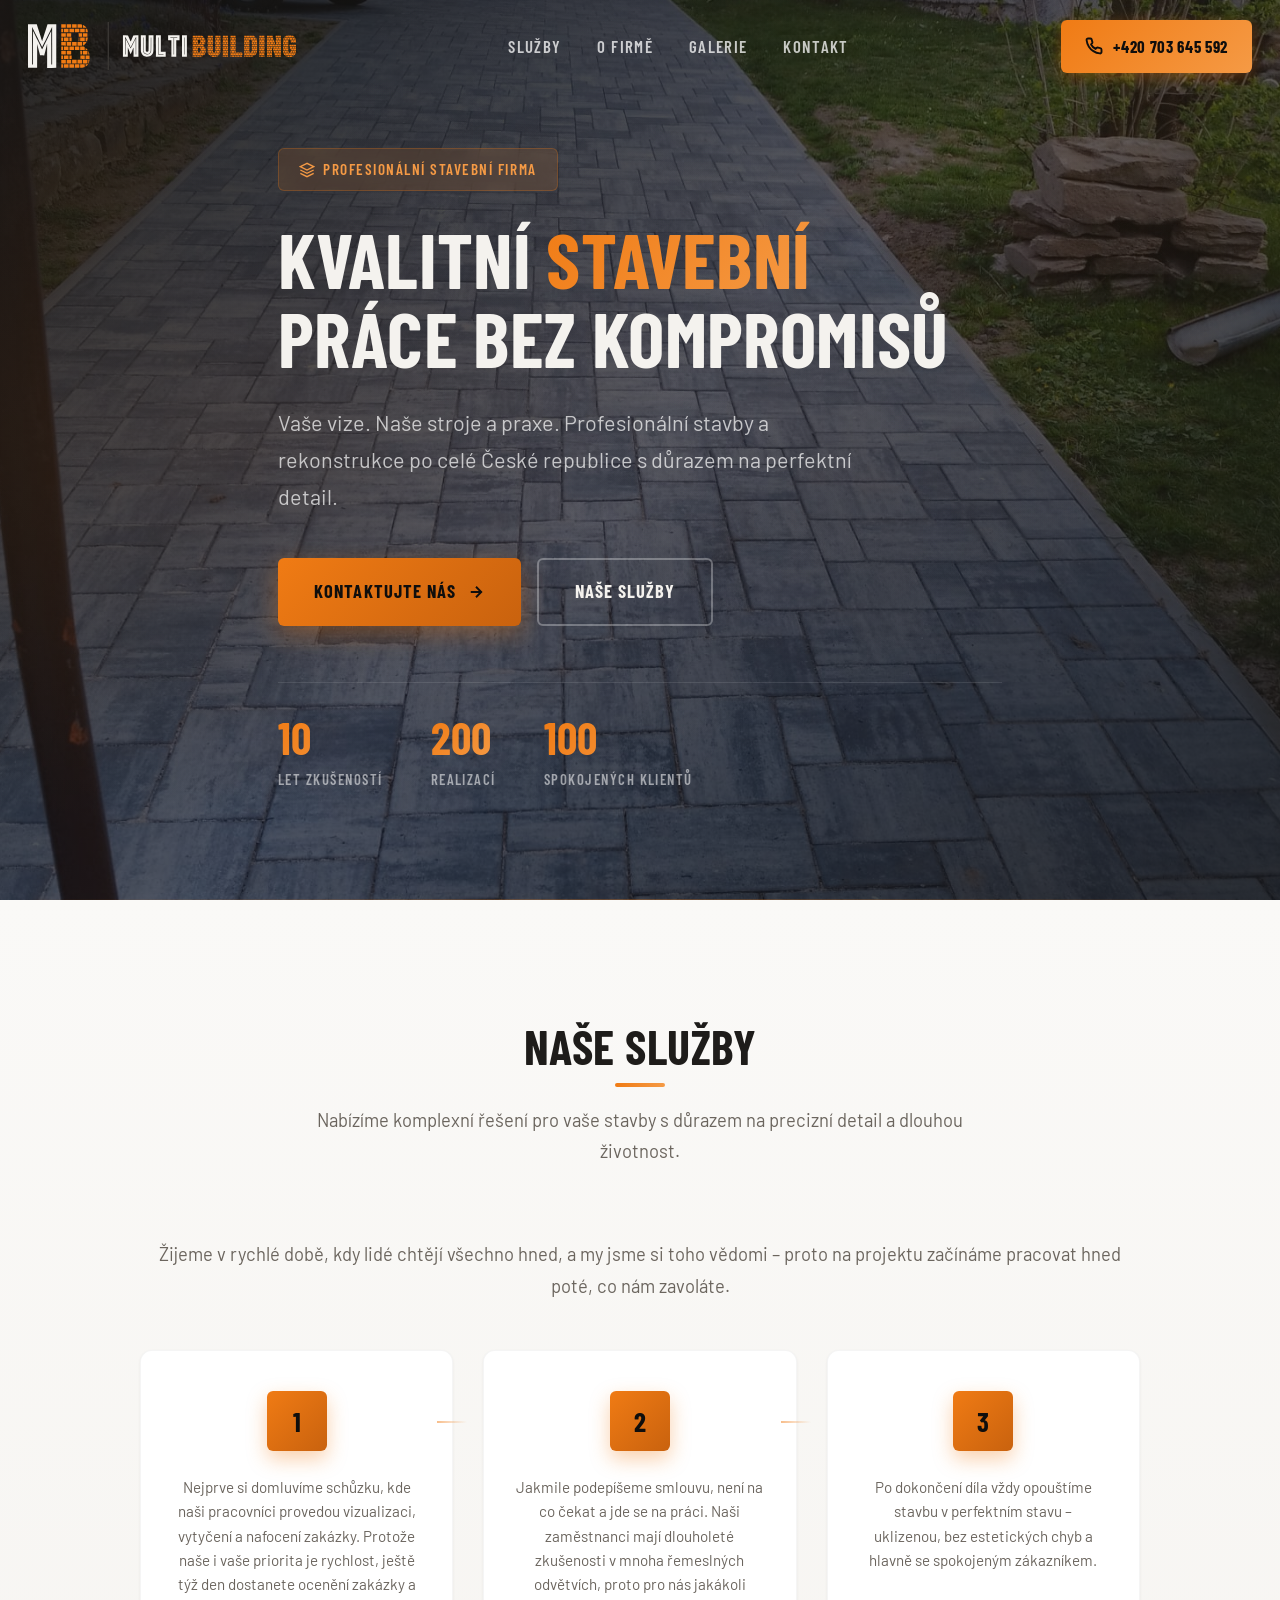
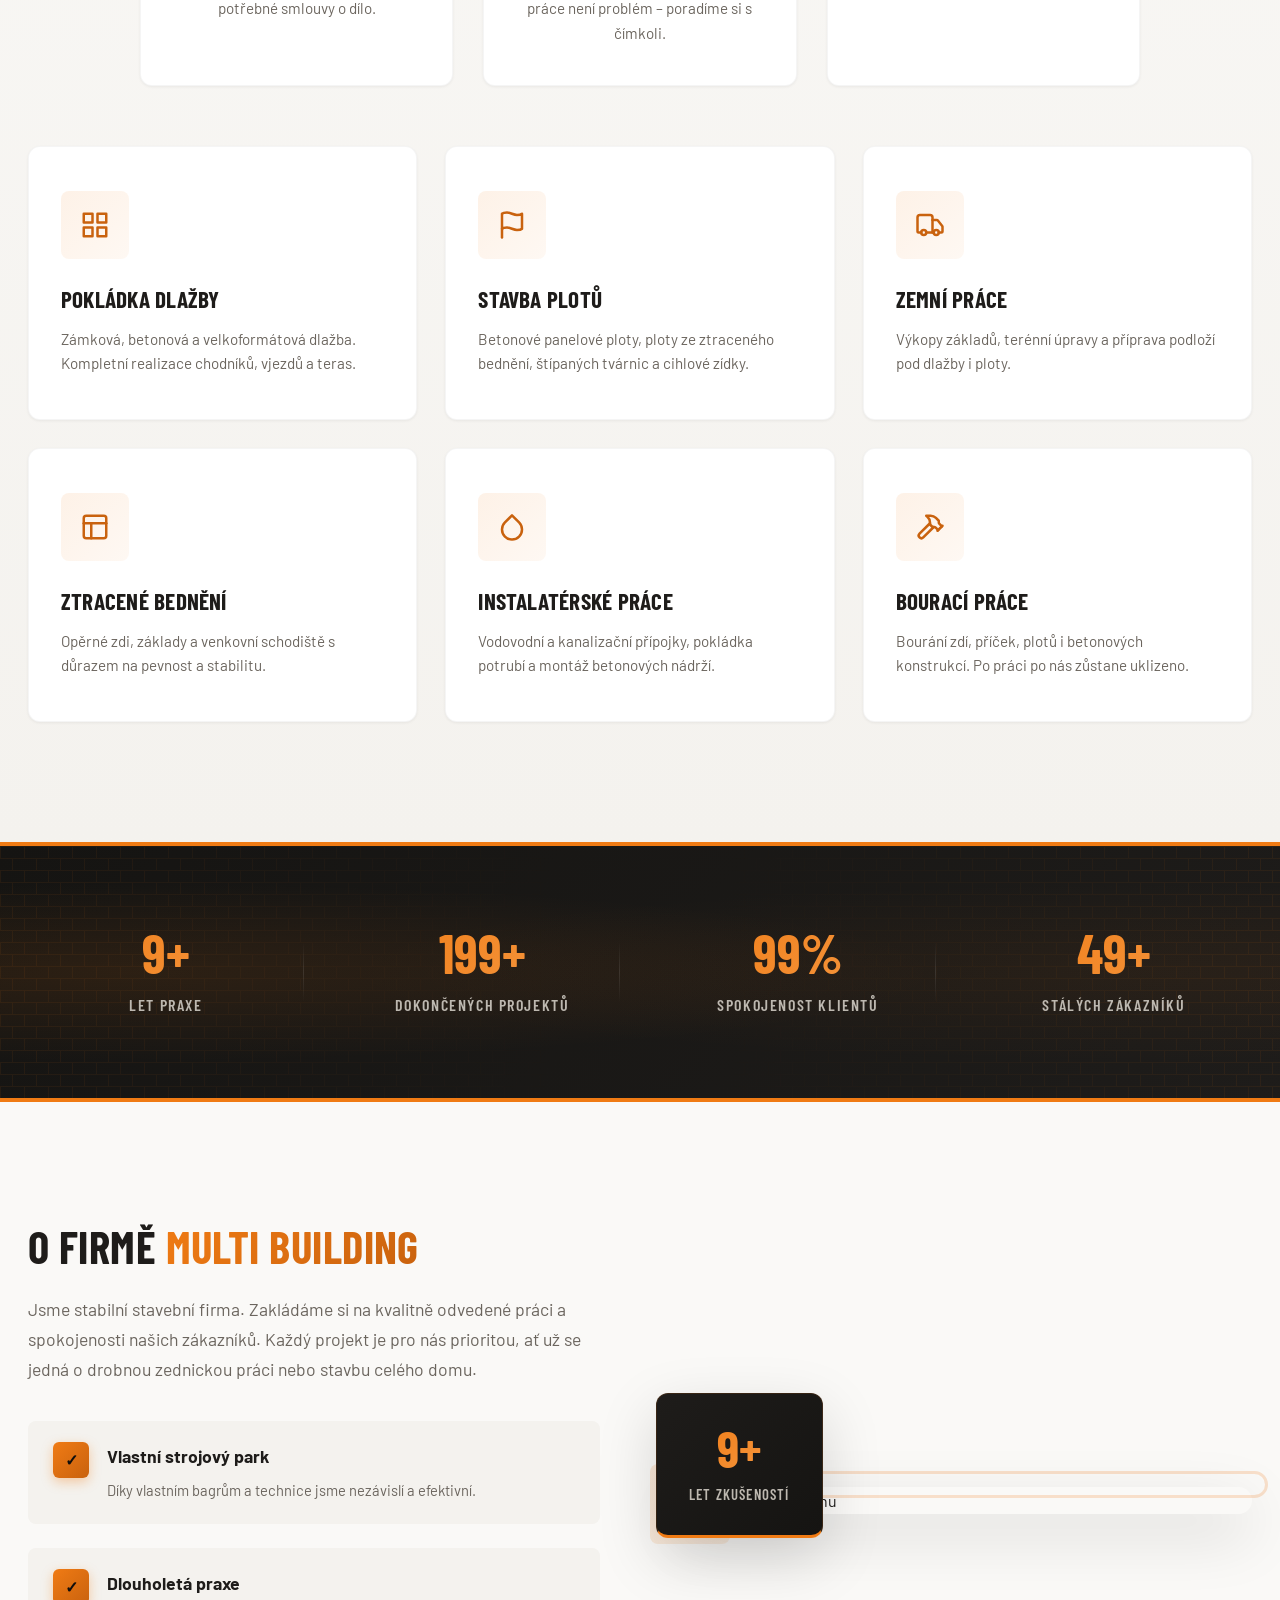
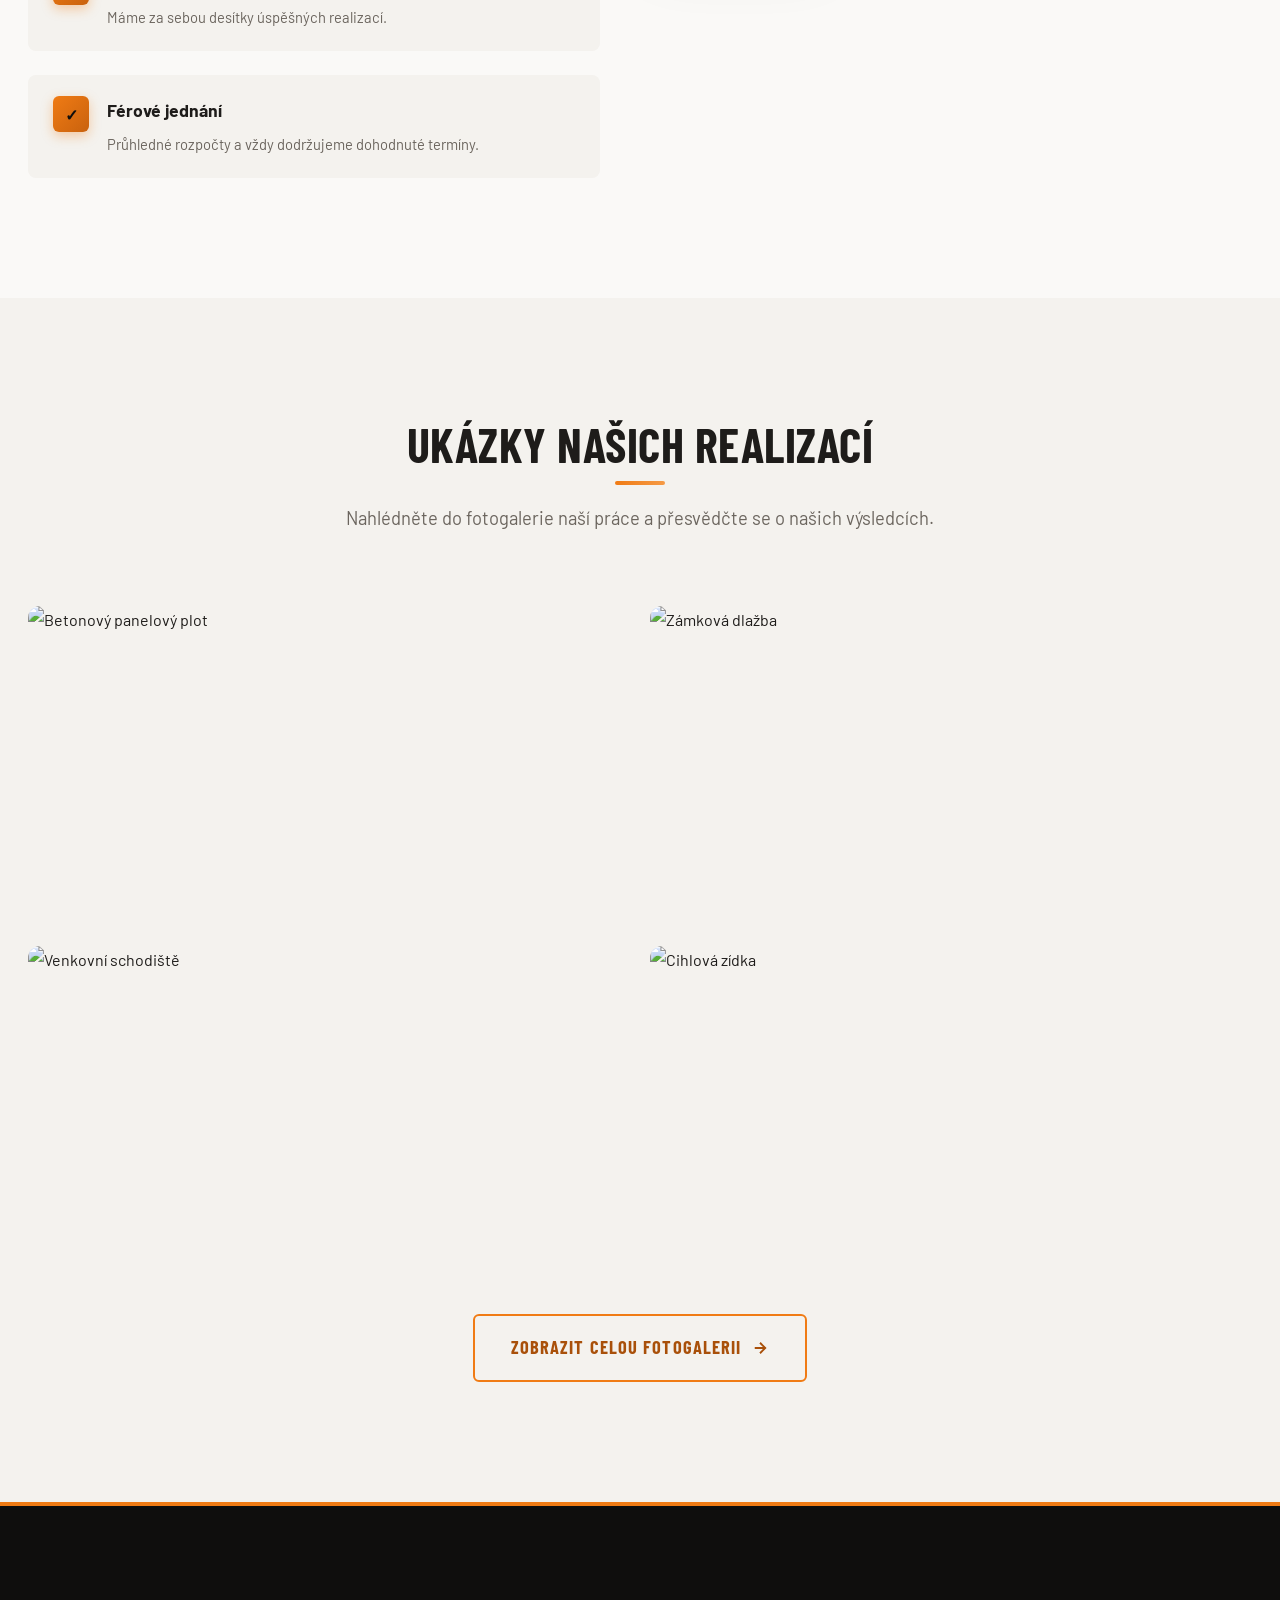
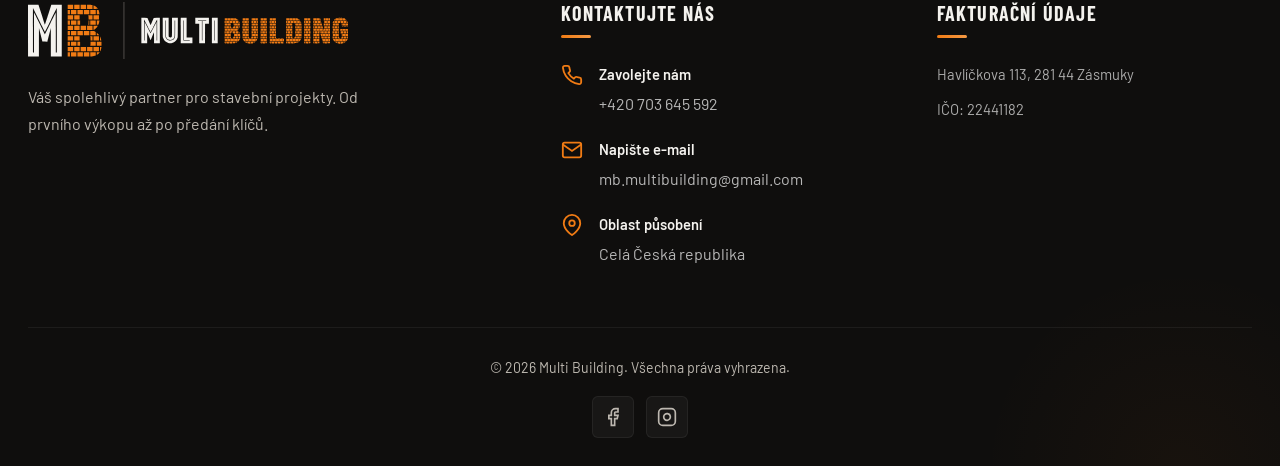
==== commit 063c9406: "Vrácení redesignu z větve experiment, aby mohl přijít přes pull request Redesign (11d35a6) byl nahrá" ====
--- a/index.html
+++ b/index.html
@@ -1,423 +1,539 @@
-<!DOCTYPE html>
-<html lang="cs">
-<head>
-    <meta charset="UTF-8">
-    <meta name="viewport" content="width=device-width, initial-scale=1.0">
-    <meta name="description" content="Multi Building - Profesionální stavební práce, rekonstrukce a zednické práce. Pokládka dlažby, stavba plotů, zemní, instalatérské a bourací práce po celé ČR.">
-    <title>Multi Building | Spolehlivé stavební práce</title>
-    <meta name="theme-color" content="#151412">
-    <!-- Favicon -->
-    <link rel="icon" href="favicon.svg" type="image/svg+xml">
-    <link rel="icon" href="favicon-32.png" sizes="32x32" type="image/png">
-    <link rel="apple-touch-icon" href="apple-touch-icon.png">
-    <!-- Google Fonts: Barlow + Barlow Condensed -->
-    <link rel="preconnect" href="https://fonts.googleapis.com">
-    <link rel="preconnect" href="https://fonts.gstatic.com" crossorigin>
-    <link href="https://fonts.googleapis.com/css2?family=Barlow+Condensed:wght@600;700&family=Barlow:wght@400;500;600;700&display=swap" rel="stylesheet">
-    <!-- Vlastní CSS -->
-    <link rel="stylesheet" href="styles.css?v=4.0">
-</head>
-<body>
-    <!-- Hlavička s navigací -->
-    <header class="header" id="header">
-        <div class="container header-inner">
-            <div class="logo">
-                <a href="#uvod"><img src="logo.svg" alt="Multi Building" width="268" height="48"></a>
-            </div>
-
-            <nav class="nav" id="nav" aria-label="Hlavní navigace">
-                <ul class="nav-list">
-                    <li><a href="#sluzby">Služby</a></li>
-                    <li><a href="#postup">Jak pracujeme</a></li>
-                    <li><a href="#o-nas">O firmě</a></li>
-                    <li><a href="fotogalerie.html">Galerie</a></li>
-                    <li><a href="#kontakt">Kontakt</a></li>
-                </ul>
-                <a href="tel:+420703645592" class="phone-btn nav-phone">
-                    <svg xmlns="http://www.w3.org/2000/svg" width="18" height="18" viewBox="0 0 24 24" fill="none" stroke="currentColor" stroke-width="2.5" stroke-linecap="round" stroke-linejoin="round" aria-hidden="true"><path d="M22 16.92v3a2 2 0 0 1-2.18 2 19.79 19.79 0 0 1-8.63-3.07 19.5 19.5 0 0 1-6-6 19.79 19.79 0 0 1-3.07-8.67A2 2 0 0 1 4.11 2h3a2 2 0 0 1 2 1.72 12.84 12.84 0 0 0 .7 2.81 2 2 0 0 1-.45 2.11L8.09 9.91a16 16 0 0 0 6 6l1.27-1.27a2 2 0 0 1 2.11-.45 12.84 12.84 0 0 0 2.81.7A2 2 0 0 1 22 16.92z"></path></svg>
-                    +420 703 645 592
-                </a>
-            </nav>
-
-            <div class="contact-quick">
-                <a href="tel:+420703645592" class="phone-btn">
-                    <svg xmlns="http://www.w3.org/2000/svg" width="18" height="18" viewBox="0 0 24 24" fill="none" stroke="currentColor" stroke-width="2.5" stroke-linecap="round" stroke-linejoin="round" aria-hidden="true"><path d="M22 16.92v3a2 2 0 0 1-2.18 2 19.79 19.79 0 0 1-8.63-3.07 19.5 19.5 0 0 1-6-6 19.79 19.79 0 0 1-3.07-8.67A2 2 0 0 1 4.11 2h3a2 2 0 0 1 2 1.72 12.84 12.84 0 0 0 .7 2.81 2 2 0 0 1-.45 2.11L8.09 9.91a16 16 0 0 0 6 6l1.27-1.27a2 2 0 0 1 2.11-.45 12.84 12.84 0 0 0 2.81.7A2 2 0 0 1 22 16.92z"></path></svg>
-                    +420 703 645 592
-                </a>
-            </div>
-
-            <!-- Hamburger menu pro mobily -->
-            <button class="mobile-menu-btn" id="mobile-menu-btn" aria-label="Menu" aria-expanded="false" aria-controls="nav">
-                <span></span>
-                <span></span>
-                <span></span>
-            </button>
-        </div>
-    </header>
-
-    <main>
-    <!-- Úvodní sekce (Hero) -->
-    <section id="uvod" class="hero">
-        <div class="hero-bg"></div>
-        <div class="container hero-content">
-            <div class="hero-badge">
-                <svg xmlns="http://www.w3.org/2000/svg" width="16" height="16" viewBox="0 0 24 24" fill="none" stroke="currentColor" stroke-width="2" stroke-linecap="round" stroke-linejoin="round" aria-hidden="true"><path d="M12 2L2 7l10 5 10-5-10-5z"></path><path d="M2 17l10 5 10-5"></path><path d="M2 12l10 5 10-5"></path></svg>
-                Profesionální stavební firma
-            </div>
-            <h1 class="hero-title">
-                <span class="line">Kvalitní</span>
-                <span class="line"><span class="accent">stavební</span> práce</span>
-                <span class="line">bez kompromisů</span>
-            </h1>
-            <div class="hero-lead">
-                <p class="hero-subtitle"><strong>Vaše vize. Naše stroje a praxe.</strong>Profesionální stavby a rekonstrukce po celé České republice s důrazem na perfektní detail.</p>
-            </div>
-            <div class="hero-actions">
-                <a href="tel:+420703645592" class="btn btn-primary">
-                    <svg xmlns="http://www.w3.org/2000/svg" width="18" height="18" viewBox="0 0 24 24" fill="none" stroke="currentColor" stroke-width="2.5" stroke-linecap="round" stroke-linejoin="round" aria-hidden="true"><path d="M22 16.92v3a2 2 0 0 1-2.18 2 19.79 19.79 0 0 1-8.63-3.07 19.5 19.5 0 0 1-6-6 19.79 19.79 0 0 1-3.07-8.67A2 2 0 0 1 4.11 2h3a2 2 0 0 1 2 1.72 12.84 12.84 0 0 0 .7 2.81 2 2 0 0 1-.45 2.11L8.09 9.91a16 16 0 0 0 6 6l1.27-1.27a2 2 0 0 1 2.11-.45 12.84 12.84 0 0 0 2.81.7A2 2 0 0 1 22 16.92z"></path></svg>
-                    Zavolejte nám
-                </a>
-                <a href="#sluzby" class="btn btn-secondary">
-                    Naše služby
-                    <svg class="arrow" xmlns="http://www.w3.org/2000/svg" width="18" height="18" viewBox="0 0 24 24" fill="none" stroke="currentColor" stroke-width="2.5" stroke-linecap="round" stroke-linejoin="round" aria-hidden="true"><line x1="5" y1="12" x2="19" y2="12"></line><polyline points="12 5 19 12 12 19"></polyline></svg>
-                </a>
-            </div>
-        </div>
-        <div class="hero-facts">
-            <div class="container hero-facts-grid">
-                <div class="hero-fact">
-                    <svg xmlns="http://www.w3.org/2000/svg" width="28" height="28" viewBox="0 0 24 24" fill="none" stroke="currentColor" stroke-width="2" stroke-linecap="round" stroke-linejoin="round" aria-hidden="true"><path d="M14 18V6a2 2 0 0 0-2-2H4a2 2 0 0 0-2 2v11a1 1 0 0 0 1 1h2"></path><path d="M15 18H9"></path><path d="M19 18h2a1 1 0 0 0 1-1v-3.65a1 1 0 0 0-.22-.624l-3.48-4.35A1 1 0 0 0 17.52 8H14"></path><circle cx="17" cy="18" r="2"></circle><circle cx="7" cy="18" r="2"></circle></svg>
-                    <div>
-                        <strong>Vlastní strojový park</strong>
-                        <span>Vlastní bagry a technika. Na nikoho nečekáme.</span>
-                    </div>
-                </div>
-                <div class="hero-fact">
-                    <svg xmlns="http://www.w3.org/2000/svg" width="28" height="28" viewBox="0 0 24 24" fill="none" stroke="currentColor" stroke-width="2" stroke-linecap="round" stroke-linejoin="round" aria-hidden="true"><circle cx="12" cy="12" r="10"></circle><polyline points="12 6 12 12 16 14"></polyline></svg>
-                    <div>
-                        <strong>Ocenění ještě týž den</strong>
-                        <span>Cenu i smlouvu o dílo máte v den schůzky.</span>
-                    </div>
-                </div>
-                <div class="hero-fact">
-                    <svg xmlns="http://www.w3.org/2000/svg" width="28" height="28" viewBox="0 0 24 24" fill="none" stroke="currentColor" stroke-width="2" stroke-linecap="round" stroke-linejoin="round" aria-hidden="true"><path d="M21 10c0 7-9 13-9 13s-9-6-9-13a9 9 0 0 1 18 0z"></path><circle cx="12" cy="10" r="3"></circle></svg>
-                    <div>
-                        <strong>Celá Česká republika</strong>
-                        <span>Za zakázkou přijedeme kamkoli v ČR.</span>
-                    </div>
-                </div>
-            </div>
-        </div>
-    </section>
-
-    <!-- Běžící pás služeb (dekorace) -->
-    <div class="marquee" aria-hidden="true">
-        <div class="marquee-track">
-            <div class="marquee-group"><span>Pokládka dlažby</span><span>Stavba plotů</span><span>Zemní práce</span><span>Ztracené bednění</span><span>Instalatérské práce</span><span>Bourací práce</span><span>Celá Česká republika</span></div>
-            <div class="marquee-group"><span>Pokládka dlažby</span><span>Stavba plotů</span><span>Zemní práce</span><span>Ztracené bednění</span><span>Instalatérské práce</span><span>Bourací práce</span><span>Celá Česká republika</span></div>
-        </div>
-    </div>
-
-    <!-- Služby -->
-    <section id="sluzby" class="section bg-cream">
-        <div class="container">
-            <div class="section-head reveal">
-                <div>
-                    <div class="eyebrow">Co děláme</div>
-                    <h2>Naše služby</h2>
-                </div>
-                <p>Nabízíme komplexní řešení pro vaše stavby s důrazem na precizní detail a dlouhou životnost.</p>
-            </div>
-
-            <div class="services-grid reveal-stagger">
-                <article class="service-card">
-                    <span class="service-num" aria-hidden="true">01</span>
-                    <div class="icon-wrap">
-                        <svg xmlns="http://www.w3.org/2000/svg" width="30" height="30" viewBox="0 0 24 24" fill="none" stroke="currentColor" stroke-width="2" stroke-linecap="round" stroke-linejoin="round" aria-hidden="true"><rect x="3" y="3" width="7" height="7"></rect><rect x="14" y="3" width="7" height="7"></rect><rect x="14" y="14" width="7" height="7"></rect><rect x="3" y="14" width="7" height="7"></rect></svg>
-                    </div>
-                    <h3>Pokládka dlažby</h3>
-                    <p>Zámková, betonová a velkoformátová dlažba. Kompletní realizace chodníků, vjezdů a teras.</p>
-                </article>
-                <article class="service-card">
-                    <span class="service-num" aria-hidden="true">02</span>
-                    <div class="icon-wrap">
-                        <svg xmlns="http://www.w3.org/2000/svg" width="30" height="30" viewBox="0 0 24 24" fill="none" stroke="currentColor" stroke-width="2" stroke-linecap="round" stroke-linejoin="round" aria-hidden="true"><path d="M4 15s1-1 4-1 5 2 8 2 4-1 4-1V3s-1 1-4 1-5-2-8-2-4 1-4 1z"></path><line x1="4" y1="22" x2="4" y2="15"></line></svg>
-                    </div>
-                    <h3>Stavba plotů</h3>
-                    <p>Betonové panelové ploty, ploty ze ztraceného bednění, štípaných tvárnic a cihlové zídky.</p>
-                </article>
-                <article class="service-card">
-                    <span class="service-num" aria-hidden="true">03</span>
-                    <div class="icon-wrap">
-                        <svg xmlns="http://www.w3.org/2000/svg" width="30" height="30" viewBox="0 0 24 24" fill="none" stroke="currentColor" stroke-width="2" stroke-linecap="round" stroke-linejoin="round" aria-hidden="true"><path d="M14 18V6a2 2 0 0 0-2-2H4a2 2 0 0 0-2 2v11a1 1 0 0 0 1 1h2"></path><path d="M15 18H9"></path><path d="M19 18h2a1 1 0 0 0 1-1v-3.65a1 1 0 0 0-.22-.624l-3.48-4.35A1 1 0 0 0 17.52 8H14"></path><circle cx="17" cy="18" r="2"></circle><circle cx="7" cy="18" r="2"></circle></svg>
-                    </div>
-                    <h3>Zemní práce</h3>
-                    <p>Výkopy základů, terénní úpravy a příprava podloží pod dlažby i ploty.</p>
-                </article>
-                <article class="service-card">
-                    <span class="service-num" aria-hidden="true">04</span>
-                    <div class="icon-wrap">
-                        <svg xmlns="http://www.w3.org/2000/svg" width="30" height="30" viewBox="0 0 24 24" fill="none" stroke="currentColor" stroke-width="2" stroke-linecap="round" stroke-linejoin="round" aria-hidden="true"><rect x="3" y="3" width="18" height="18" rx="2" ry="2"></rect><line x1="3" y1="9" x2="21" y2="9"></line><line x1="9" y1="21" x2="9" y2="9"></line></svg>
-                    </div>
-                    <h3>Ztracené bednění</h3>
-                    <p>Opěrné zdi, základy a venkovní schodiště s důrazem na pevnost a stabilitu.</p>
-                </article>
-                <article class="service-card">
-                    <span class="service-num" aria-hidden="true">05</span>
-                    <div class="icon-wrap">
-                        <svg xmlns="http://www.w3.org/2000/svg" width="30" height="30" viewBox="0 0 24 24" fill="none" stroke="currentColor" stroke-width="2" stroke-linecap="round" stroke-linejoin="round" aria-hidden="true"><path d="M12 2.69l5.66 5.66a8 8 0 1 1-11.31 0z"></path></svg>
-                    </div>
-                    <h3>Instalatérské práce</h3>
-                    <p>Vodovodní a kanalizační přípojky, pokládka potrubí a montáž betonových nádrží.</p>
-                </article>
-                <article class="service-card">
-                    <span class="service-num" aria-hidden="true">06</span>
-                    <div class="icon-wrap">
-                        <svg xmlns="http://www.w3.org/2000/svg" width="30" height="30" viewBox="0 0 24 24" fill="none" stroke="currentColor" stroke-width="2" stroke-linecap="round" stroke-linejoin="round" aria-hidden="true"><path d="m15 12-8.373 8.373a1 1 0 1 1-3-3L12 9"></path><path d="m18 15 4-4"></path><path d="m21.5 11.5-1.914-1.914A2 2 0 0 1 19 8.172V7l-2.26-2.26a6 6 0 0 0-4.202-1.756L9 2.96l.92.82A6.18 6.18 0 0 1 12 8.4V10l2 2h1.172a2 2 0 0 1 1.414.586L18.5 14.5"></path></svg>
-                    </div>
-                    <h3>Bourací práce</h3>
-                    <p>Bourání zdí, příček, plotů i betonových konstrukcí. Po práci po nás zůstane uklizeno.</p>
-                </article>
-            </div>
-        </div>
-    </section>
-
-    <!-- Statistiky -->
-    <div class="stats-band">
-        <div class="container">
-            <div class="stats-grid reveal-stagger">
-                <div class="stat-item">
-                    <div class="stat-number" data-count="10" data-suffix="+">10+</div>
-                    <div class="stat-label">Let praxe</div>
-                </div>
-                <div class="stat-item">
-                    <div class="stat-number" data-count="200" data-suffix="+">200+</div>
-                    <div class="stat-label">Dokončených projektů</div>
-                </div>
-                <div class="stat-item">
-                    <div class="stat-number" data-count="100" data-suffix="%">100%</div>
-                    <div class="stat-label">Spokojenost klientů</div>
-                </div>
-                <div class="stat-item">
-                    <div class="stat-number" data-count="50" data-suffix="+">50+</div>
-                    <div class="stat-label">Stálých zákazníků</div>
-                </div>
-            </div>
-        </div>
-    </div>
-
-    <!-- Jak pracujeme -->
-    <section id="postup" class="section bg-light">
-        <div class="container">
-            <div class="section-head reveal">
-                <div>
-                    <div class="eyebrow">Jak pracujeme</div>
-                    <h2>Zavoláte. <span>Začínáme.</span></h2>
-                </div>
-                <p>Žijeme v rychlé době, kdy lidé chtějí všechno hned, a my jsme si toho vědomi – proto na projektu začínáme pracovat hned poté, co nám zavoláte.</p>
-            </div>
-
-            <div class="process-steps reveal-stagger">
-                <div class="process-step">
-                    <span class="step-number" aria-hidden="true">01</span>
-                    <h3>Schůzka a ocenění</h3>
-                    <p>Nejprve si domluvíme schůzku, kde naši pracovníci provedou vizualizaci, vytyčení a nafocení zakázky. Protože naše i vaše priorita je rychlost, ještě týž den dostanete ocenění zakázky a potřebné smlouvy o dílo.</p>
-                </div>
-                <div class="process-step">
-                    <span class="step-number" aria-hidden="true">02</span>
-                    <h3>Jde se na práci</h3>
-                    <p>Jakmile podepíšeme smlouvu, není na co čekat a jde se na práci. Naši zaměstnanci mají dlouholeté zkušenosti v mnoha řemeslných odvětvích, proto pro nás jakákoli práce není problém – poradíme si s čímkoli.</p>
-                </div>
-                <div class="process-step">
-                    <span class="step-number" aria-hidden="true">03</span>
-                    <h3>Uklizená stavba</h3>
-                    <p>Po dokončení díla vždy opouštíme stavbu v perfektním stavu – uklizenou, bez estetických chyb a hlavně se spokojeným zákazníkem.</p>
-                </div>
-            </div>
-        </div>
-    </section>
-
-    <!-- O firmě -->
-    <section id="o-nas" class="section bg-dark">
-        <div class="container about-container">
-            <div class="about-content reveal-left">
-                <div class="eyebrow">O firmě</div>
-                <h2>O firmě <span class="accent">Multi Building</span></h2>
-                <p>Jsme stabilní stavební firma. Zakládáme si na kvalitně odvedené práci a spokojenosti našich zákazníků. Každý projekt je pro nás prioritou, ať už se jedná o drobnou zednickou práci nebo stavbu celého domu.</p>
-                <ul class="about-features">
-                    <li>
-                        <div class="check-icon" aria-hidden="true">✓</div>
-                        <div>
-                            <strong>Vlastní strojový park</strong>
-                            <span>Díky vlastním bagrům a technice jsme nezávislí a efektivní.</span>
-                        </div>
-                    </li>
-                    <li>
-                        <div class="check-icon" aria-hidden="true">✓</div>
-                        <div>
-                            <strong>Dlouholetá praxe</strong>
-                            <span>Máme za sebou desítky úspěšných realizací.</span>
-                        </div>
-                    </li>
-                    <li>
-                        <div class="check-icon" aria-hidden="true">✓</div>
-                        <div>
-                            <strong>Férové jednání</strong>
-                            <span>Průhledné rozpočty a vždy dodržujeme dohodnuté termíny.</span>
-                        </div>
-                    </li>
-                </ul>
-            </div>
-            <div class="about-image reveal-right">
-                <img src="https://res.cloudinary.com/xtixzpri/image/upload/c_limit,w_1000/e_blur_faces:2000/f_auto,q_auto,w_800/Dokončený_chodník_z_přírodní_betonové_dlažby" alt="Dokončený chodník z přírodní betonové dlažby" loading="lazy">
-                <div class="experience-badge">
-                    <span class="number" data-count="10" data-suffix="+">10+</span>
-                    <span class="text">Let zkušeností</span>
-                </div>
-            </div>
-        </div>
-    </section>
-
-    <!-- Fotogalerie (ukázka) -->
-    <section id="galerie" class="section bg-light">
-        <div class="container">
-            <div class="section-head reveal">
-                <div>
-                    <div class="eyebrow">Realizace</div>
-                    <h2>Ukázky našich realizací</h2>
-                </div>
-                <p>Nahlédněte do fotogalerie naší práce a přesvědčte se o našich výsledcích.</p>
-            </div>
-            <div class="gallery-grid-home reveal-stagger">
-                <button type="button" class="gallery-item" data-url="https://res.cloudinary.com/xtixzpri/image/upload/c_limit,w_1000/e_blur_faces:2000/f_auto,q_auto/Dokončený_betonový_panelový_plot_s_imitací_štípaného_kamene">
-                    <img src="https://res.cloudinary.com/xtixzpri/image/upload/c_limit,w_1000/e_blur_faces:2000/f_auto,q_auto,w_900,c_fill/Dokončený_betonový_panelový_plot_s_imitací_štípaného_kamene" alt="Betonové ploty" loading="lazy">
-                    <span class="gallery-overlay"><span>Betonové ploty</span></span>
-                </button>
-                <button type="button" class="gallery-item" data-url="https://res.cloudinary.com/xtixzpri/image/upload/c_limit,w_1000/e_blur_faces:2000/f_auto,q_auto/Dlouhá_dlážděná_příjezdová_cesta_k_rodinnému_domu">
-                    <img src="https://res.cloudinary.com/xtixzpri/image/upload/c_limit,w_1000/e_blur_faces:2000/f_auto,q_auto,w_600,c_fill/Dlouhá_dlážděná_příjezdová_cesta_k_rodinnému_domu" alt="Zámková dlažba" loading="lazy">
-                    <span class="gallery-overlay"><span>Zámková dlažba</span></span>
-                </button>
-                <button type="button" class="gallery-item" data-url="https://res.cloudinary.com/xtixzpri/image/upload/c_limit,w_1000/e_blur_faces:2000/f_auto,q_auto/Výstavba_venkovního_schodiště_ze_zámkové_dlažby_a_obrubníků">
-                    <img src="https://res.cloudinary.com/xtixzpri/image/upload/c_limit,w_1000/e_blur_faces:2000/f_auto,q_auto,w_600,c_fill/Výstavba_venkovního_schodiště_ze_zámkové_dlažby_a_obrubníků" alt="Venkovní schodiště" loading="lazy">
-                    <span class="gallery-overlay"><span>Venkovní schodiště</span></span>
-                </button>
-                <button type="button" class="gallery-item" data-url="https://res.cloudinary.com/xtixzpri/image/upload/c_limit,w_1000/e_blur_faces:2000/f_auto,q_auto/Zděná_cihlová_zídka_před_předzahrádkou_městského_domu">
-                    <img src="https://res.cloudinary.com/xtixzpri/image/upload/c_limit,w_1000/e_blur_faces:2000/f_auto,q_auto,w_900,c_fill/Zděná_cihlová_zídka_před_předzahrádkou_městského_domu" alt="Cihlové zídky a opěrné zdi" loading="lazy">
-                    <span class="gallery-overlay"><span>Cihlové zídky a opěrné zdi</span></span>
-                </button>
-            </div>
-            <div class="gallery-cta reveal">
-                <a href="fotogalerie.html" class="btn btn-outline">
-                    Zobrazit celou fotogalerii
-                    <svg class="arrow" xmlns="http://www.w3.org/2000/svg" width="18" height="18" viewBox="0 0 24 24" fill="none" stroke="currentColor" stroke-width="2.5" stroke-linecap="round" stroke-linejoin="round" aria-hidden="true"><line x1="5" y1="12" x2="19" y2="12"></line><polyline points="12 5 19 12 12 19"></polyline></svg>
-                </a>
-            </div>
-        </div>
-    </section>
-
-    <!-- Oranžový kontaktní pás -->
-    <section id="kontakt" class="cta-band">
-        <div class="container cta-inner">
-            <div class="reveal">
-                <div class="eyebrow">Nezávazná poptávka</div>
-                <h2>Máte zakázku? Zavolejte nám.</h2>
-                <p>Domluvíme si schůzku, zakázku zaměříme a nafotíme. Ocenění a smlouvu o dílo dostanete ještě týž den.</p>
-            </div>
-            <div class="cta-side reveal">
-                <a href="tel:+420703645592" class="cta-phone">+420 703 645 592</a>
-                <div class="cta-actions">
-                    <a href="tel:+420703645592" class="btn btn-dark">
-                        <svg xmlns="http://www.w3.org/2000/svg" width="18" height="18" viewBox="0 0 24 24" fill="none" stroke="currentColor" stroke-width="2.5" stroke-linecap="round" stroke-linejoin="round" aria-hidden="true"><path d="M22 16.92v3a2 2 0 0 1-2.18 2 19.79 19.79 0 0 1-8.63-3.07 19.5 19.5 0 0 1-6-6 19.79 19.79 0 0 1-3.07-8.67A2 2 0 0 1 4.11 2h3a2 2 0 0 1 2 1.72 12.84 12.84 0 0 0 .7 2.81 2 2 0 0 1-.45 2.11L8.09 9.91a16 16 0 0 0 6 6l1.27-1.27a2 2 0 0 1 2.11-.45 12.84 12.84 0 0 0 2.81.7A2 2 0 0 1 22 16.92z"></path></svg>
-                        Zavolat
-                    </a>
-                    <a href="mailto:mb.multibuilding@gmail.com" class="btn btn-ink">
-                        <svg xmlns="http://www.w3.org/2000/svg" width="18" height="18" viewBox="0 0 24 24" fill="none" stroke="currentColor" stroke-width="2" stroke-linecap="round" stroke-linejoin="round" aria-hidden="true"><path d="M4 4h16c1.1 0 2 .9 2 2v12c0 1.1-.9 2-2 2H4c-1.1 0-2-.9-2-2V6c0-1.1.9-2 2-2z"></path><polyline points="22,6 12,13 2,6"></polyline></svg>
-                        Napsat e-mail
-                    </a>
-                </div>
-            </div>
-        </div>
-    </section>
-    </main>
-
-    <!-- Patička -->
-    <footer class="footer">
-        <div class="container">
-            <div class="footer-grid">
-
-                <div class="footer-col brand-col">
-                    <h2><img src="logo.svg" alt="Multi Building" width="320" height="57" loading="lazy"></h2>
-                    <p>Váš spolehlivý partner pro stavební projekty. Od prvního výkopu až po předání klíčů.</p>
-                </div>
-
-                <div class="footer-col contact-col">
-                    <h3>Kontaktujte nás</h3>
-                    <div class="contact-methods">
-                        <a href="tel:+420703645592" class="contact-item">
-                            <svg xmlns="http://www.w3.org/2000/svg" width="22" height="22" viewBox="0 0 24 24" fill="none" stroke="currentColor" stroke-width="2" stroke-linecap="round" stroke-linejoin="round" aria-hidden="true"><path d="M22 16.92v3a2 2 0 0 1-2.18 2 19.79 19.79 0 0 1-8.63-3.07 19.5 19.5 0 0 1-6-6 19.79 19.79 0 0 1-3.07-8.67A2 2 0 0 1 4.11 2h3a2 2 0 0 1 2 1.72 12.84 12.84 0 0 0 .7 2.81 2 2 0 0 1-.45 2.11L8.09 9.91a16 16 0 0 0 6 6l1.27-1.27a2 2 0 0 1 2.11-.45 12.84 12.84 0 0 0 2.81.7A2 2 0 0 1 22 16.92z"></path></svg>
-                            <span>
-                                <strong>Zavolejte nám</strong>
-                                +420 703 645 592
-                            </span>
-                        </a>
-                        <a href="mailto:mb.multibuilding@gmail.com" class="contact-item">
-                            <svg xmlns="http://www.w3.org/2000/svg" width="22" height="22" viewBox="0 0 24 24" fill="none" stroke="currentColor" stroke-width="2" stroke-linecap="round" stroke-linejoin="round" aria-hidden="true"><path d="M4 4h16c1.1 0 2 .9 2 2v12c0 1.1-.9 2-2 2H4c-1.1 0-2-.9-2-2V6c0-1.1.9-2 2-2z"></path><polyline points="22,6 12,13 2,6"></polyline></svg>
-                            <span>
-                                <strong>Napište e-mail</strong>
-                                mb.multibuilding@gmail.com
-                            </span>
-                        </a>
-                        <div class="contact-item">
-                            <svg xmlns="http://www.w3.org/2000/svg" width="22" height="22" viewBox="0 0 24 24" fill="none" stroke="currentColor" stroke-width="2" stroke-linecap="round" stroke-linejoin="round" aria-hidden="true"><path d="M21 10c0 7-9 13-9 13s-9-6-9-13a9 9 0 0 1 18 0z"></path><circle cx="12" cy="10" r="3"></circle></svg>
-                            <span>
-                                <strong>Oblast působení</strong>
-                                Celá Česká republika
-                            </span>
-                        </div>
-                    </div>
-                </div>
-
-                <div class="footer-col info-col">
-                    <h3>Fakturační údaje</h3>
-                    <ul class="company-details">
-                        <li>Havlíčkova 113, 281 44 Zásmuky</li>
-                        <li>IČO: 22441182</li>
-                    </ul>
-                </div>
-
-            </div>
-
-            <div class="footer-bottom">
-                <p>&copy; 2026 Multi Building. Všechna práva vyhrazena.</p>
-                <div class="socials">
-                    <a href="https://www.facebook.com/people/MB-MultiBuilding/61593268110803/" target="_blank" rel="noopener noreferrer" aria-label="Facebook"><svg xmlns="http://www.w3.org/2000/svg" width="20" height="20" viewBox="0 0 24 24" fill="none" stroke="currentColor" stroke-width="2" stroke-linecap="round" stroke-linejoin="round" aria-hidden="true"><path d="M18 2h-3a5 5 0 0 0-5 5v3H7v4h3v8h4v-8h3l1-4h-4V7a1 1 0 0 1 1-1h3z"></path></svg></a>
-                    <a href="https://www.instagram.com/mbmultibuilding/" target="_blank" rel="noopener noreferrer" aria-label="Instagram"><svg xmlns="http://www.w3.org/2000/svg" width="20" height="20" viewBox="0 0 24 24" fill="none" stroke="currentColor" stroke-width="2" stroke-linecap="round" stroke-linejoin="round" aria-hidden="true"><rect x="2" y="2" width="20" height="20" rx="5" ry="5"></rect><path d="M16 11.37A4 4 0 1 1 12.63 8 4 4 0 0 1 16 11.37z"></path><line x1="17.5" y1="6.5" x2="17.51" y2="6.5"></line></svg></a>
-                </div>
-            </div>
-        </div>
-    </footer>
-
-    <!-- Lightbox -->
-    <div class="lightbox" id="lightbox" role="dialog" aria-modal="true" aria-label="Prohlížeč fotografií">
-        <div class="lightbox-counter" id="lightbox-counter" aria-live="polite"></div>
-        <button class="lightbox-close" id="lightbox-close" aria-label="Zavřít">&times;</button>
-        <button class="lightbox-nav lightbox-prev" id="lightbox-prev" aria-label="Předchozí">&#8249;</button>
-        <button class="lightbox-nav lightbox-next" id="lightbox-next" aria-label="Další">&#8250;</button>
-        <img alt="" id="lightbox-img">
-        <div class="lightbox-caption" id="lightbox-caption"></div>
-    </div>
-
-    <!-- Nahoru -->
-    <button class="scroll-top" id="scroll-top" aria-label="Nahoru">
-        <svg xmlns="http://www.w3.org/2000/svg" width="22" height="22" viewBox="0 0 24 24" fill="none" stroke="currentColor" stroke-width="2.5" stroke-linecap="round" stroke-linejoin="round" aria-hidden="true"><polyline points="18 15 12 9 6 15"></polyline></svg>
-    </button>
-
-    <!-- Pevná lišta „Zavolat" na mobilu -->
-    <a href="tel:+420703645592" class="call-bar">
-        <svg xmlns="http://www.w3.org/2000/svg" width="20" height="20" viewBox="0 0 24 24" fill="none" stroke="currentColor" stroke-width="2.5" stroke-linecap="round" stroke-linejoin="round" aria-hidden="true"><path d="M22 16.92v3a2 2 0 0 1-2.18 2 19.79 19.79 0 0 1-8.63-3.07 19.5 19.5 0 0 1-6-6 19.79 19.79 0 0 1-3.07-8.67A2 2 0 0 1 4.11 2h3a2 2 0 0 1 2 1.72 12.84 12.84 0 0 0 .7 2.81 2 2 0 0 1-.45 2.11L8.09 9.91a16 16 0 0 0 6 6l1.27-1.27a2 2 0 0 1 2.11-.45 12.84 12.84 0 0 0 2.81.7A2 2 0 0 1 22 16.92z"></path></svg>
-        Zavolat +420 703 645 592
-    </a>
-
-    <script src="site.js?v=4.0"></script>
-</body>
-</html>
+<!DOCTYPE html>
+<html lang="cs">
+<head>
+    <meta charset="UTF-8">
+    <meta name="viewport" content="width=device-width, initial-scale=1.0">
+    <meta name="description" content="Multi Building - Profesionální stavební práce, rekonstrukce a zednické práce. Pokládka dlažby, stavba plotů, zemní, instalatérské a bourací práce po celé ČR.">
+    <title>Multi Building | Spolehlivé stavební práce</title>
+    <meta name="theme-color" content="#151412">
+    <!-- Favicon -->
+    <link rel="icon" href="favicon.svg" type="image/svg+xml">
+    <link rel="icon" href="favicon-32.png" sizes="32x32" type="image/png">
+    <link rel="apple-touch-icon" href="apple-touch-icon.png">
+    <!-- Google Fonts: Barlow + Barlow Condensed -->
+    <link rel="preconnect" href="https://fonts.googleapis.com">
+    <link rel="preconnect" href="https://fonts.gstatic.com" crossorigin>
+    <link href="https://fonts.googleapis.com/css2?family=Barlow+Condensed:wght@600;700&family=Barlow:wght@400;500;600;700&display=swap" rel="stylesheet">
+    <!-- Vlastní CSS -->
+    <link rel="stylesheet" href="styles.css?v=3.0">
+</head>
+<body>
+    <!-- Hlavička s navigací -->
+    <header class="header" id="header">
+        <div class="container header-inner">
+            <div class="logo">
+                <a href="#uvod"><img src="logo.svg" alt="Multi Building" width="268" height="48"></a>
+            </div>
+            
+            <nav class="nav" id="nav">
+                <ul class="nav-list">
+                    <li><a href="#sluzby">Služby</a></li>
+                    <li><a href="#o-nas">O firmě</a></li>
+                    <li><a href="fotogalerie.html">Galerie</a></li>
+                    <li><a href="#kontakt">Kontakt</a></li>
+                </ul>
+            </nav>
+            
+            <div class="contact-quick">
+                <a href="tel:+420703645592" class="phone-btn">
+                    <svg xmlns="http://www.w3.org/2000/svg" width="18" height="18" viewBox="0 0 24 24" fill="none" stroke="currentColor" stroke-width="2.5" stroke-linecap="round" stroke-linejoin="round"><path d="M22 16.92v3a2 2 0 0 1-2.18 2 19.79 19.79 0 0 1-8.63-3.07 19.5 19.5 0 0 1-6-6 19.79 19.79 0 0 1-3.07-8.67A2 2 0 0 1 4.11 2h3a2 2 0 0 1 2 1.72 12.84 12.84 0 0 0 .7 2.81 2 2 0 0 1-.45 2.11L8.09 9.91a16 16 0 0 0 6 6l1.27-1.27a2 2 0 0 1 2.11-.45 12.84 12.84 0 0 0 2.81.7A2 2 0 0 1 22 16.92z"></path></svg>
+                    +420 703 645 592
+                </a>
+            </div>
+            
+            <!-- Hamburger menu pro mobily -->
+            <button class="mobile-menu-btn" id="mobile-menu-btn" aria-label="Menu">
+                <span></span>
+                <span></span>
+                <span></span>
+            </button>
+        </div>
+    </header>
+
+    <!-- Úvodní sekce (Hero banner) -->
+    <section id="uvod" class="hero">
+        <div class="hero-bg"></div>
+        <div class="container hero-content">
+            <div class="hero-badge">
+                <svg xmlns="http://www.w3.org/2000/svg" width="16" height="16" viewBox="0 0 24 24" fill="none" stroke="currentColor" stroke-width="2"><path d="M12 2L2 7l10 5 10-5-10-5z"></path><path d="M2 17l10 5 10-5"></path><path d="M2 12l10 5 10-5"></path></svg>
+                Profesionální stavební firma
+            </div>
+            <h1 class="hero-title">Kvalitní <span>stavební</span> práce bez kompromisů</h1>
+            <p class="hero-subtitle">Vaše vize. Naše stroje a praxe. Profesionální stavby a rekonstrukce po celé České republice s důrazem na perfektní detail.</p>
+            <div class="hero-actions">
+                <a href="#kontakt" class="btn btn-primary">
+                    Kontaktujte nás
+                    <svg xmlns="http://www.w3.org/2000/svg" width="18" height="18" viewBox="0 0 24 24" fill="none" stroke="currentColor" stroke-width="2.5"><line x1="5" y1="12" x2="19" y2="12"></line><polyline points="12 5 19 12 12 19"></polyline></svg>
+                </a>
+                <a href="#sluzby" class="btn btn-secondary">Naše služby</a>
+            </div>
+            <div class="hero-stats">
+                <div class="hero-stat">
+                    <div class="stat-number" data-count="10">0</div>
+                    <div class="stat-label">Let zkušeností</div>
+                </div>
+                <div class="hero-stat">
+                    <div class="stat-number" data-count="200">0</div>
+                    <div class="stat-label">Realizací</div>
+                </div>
+                <div class="hero-stat">
+                    <div class="stat-number" data-count="100">0</div>
+                    <div class="stat-label">Spokojených klientů</div>
+                </div>
+            </div>
+        </div>
+    </section>
+
+    <!-- Rychlý přehled služeb (4 sloupce) -->
+<section id="sluzby" class="section bg-gradient">
+        <div class="container">
+            <div class="section-header reveal">
+                <h2>Naše služby</h2>
+                <p>Nabízíme komplexní řešení pro vaše stavby s důrazem na precizní detail a dlouhou životnost.</p>
+            </div>
+
+            <div class="process-intro reveal">
+                <p>Žijeme v rychlé době, kdy lidé chtějí všechno hned, a my jsme si toho vědomi – proto na projektu začínáme pracovat hned poté, co nám zavoláte.</p>
+
+                <div class="process-steps">
+                    <div class="process-step">
+                        <span class="step-number">1</span>
+                        <p>Nejprve si domluvíme schůzku, kde naši pracovníci provedou vizualizaci, vytyčení a nafocení zakázky. Protože naše i vaše priorita je rychlost, ještě týž den dostanete ocenění zakázky a potřebné smlouvy o dílo.</p>
+                    </div>
+                    <div class="process-step">
+                        <span class="step-number">2</span>
+                        <p>Jakmile podepíšeme smlouvu, není na co čekat a jde se na práci. Naši zaměstnanci mají dlouholeté zkušenosti v mnoha řemeslných odvětvích, proto pro nás jakákoli práce není problém – poradíme si s čímkoli.</p>
+                    </div>
+                    <div class="process-step">
+                        <span class="step-number">3</span>
+                        <p>Po dokončení díla vždy opouštíme stavbu v perfektním stavu – uklizenou, bez estetických chyb a hlavně se spokojeným zákazníkem.</p>
+                    </div>
+                </div>
+            </div>
+
+            <div class="services-grid reveal-stagger">
+                
+                <div class="service-card">
+                    <div class="icon-wrap">
+                        <svg xmlns="http://www.w3.org/2000/svg" width="30" height="30" viewBox="0 0 24 24" fill="none" stroke="currentColor" stroke-width="2" stroke-linecap="round" stroke-linejoin="round"><rect x="3" y="3" width="7" height="7"></rect><rect x="14" y="3" width="7" height="7"></rect><rect x="14" y="14" width="7" height="7"></rect><rect x="3" y="14" width="7" height="7"></rect></svg>
+                    </div>
+                    <h3>Pokládka dlažby</h3>
+                    <p>Zámková, betonová a velkoformátová dlažba. Kompletní realizace chodníků, vjezdů a teras.</p>
+                </div>
+                
+                <div class="service-card">
+                    <div class="icon-wrap">
+                        <svg xmlns="http://www.w3.org/2000/svg" width="30" height="30" viewBox="0 0 24 24" fill="none" stroke="currentColor" stroke-width="2" stroke-linecap="round" stroke-linejoin="round"><path d="M4 15s1-1 4-1 5 2 8 2 4-1 4-1V3s-1 1-4 1-5-2-8-2-4 1-4 1z"></path><line x1="4" y1="22" x2="4" y2="15"></line></svg>
+                    </div>
+                    <h3>Stavba plotů</h3>
+                    <p>Betonové panelové ploty, ploty ze ztraceného bednění, štípaných tvárnic a cihlové zídky.</p>
+                </div>
+                
+                <div class="service-card">
+                    <div class="icon-wrap">
+                        <svg xmlns="http://www.w3.org/2000/svg" width="30" height="30" viewBox="0 0 24 24" fill="none" stroke="currentColor" stroke-width="2" stroke-linecap="round" stroke-linejoin="round"><path d="M14 18V6a2 2 0 0 0-2-2H4a2 2 0 0 0-2 2v11a1 1 0 0 0 1 1h2"></path><path d="M15 18H9"></path><path d="M19 18h2a1 1 0 0 0 1-1v-3.65a1 1 0 0 0-.22-.624l-3.48-4.35A1 1 0 0 0 17.52 8H14"></path><circle cx="17" cy="18" r="2"></circle><circle cx="7" cy="18" r="2"></circle></svg>
+                    </div>
+                    <h3>Zemní práce</h3>
+                    <p>Výkopy základů, terénní úpravy a příprava podloží pod dlažby i ploty.</p>
+                </div>
+                
+                <div class="service-card">
+                    <div class="icon-wrap">
+                        <svg xmlns="http://www.w3.org/2000/svg" width="30" height="30" viewBox="0 0 24 24" fill="none" stroke="currentColor" stroke-width="2" stroke-linecap="round" stroke-linejoin="round"><rect x="3" y="3" width="18" height="18" rx="2" ry="2"></rect><line x1="3" y1="9" x2="21" y2="9"></line><line x1="9" y1="21" x2="9" y2="9"></line></svg>
+                    </div>
+                    <h3>Ztracené bednění</h3>
+                    <p>Opěrné zdi, základy a venkovní schodiště s důrazem na pevnost a stabilitu.</p>
+                </div>
+                
+                <div class="service-card">
+                    <div class="icon-wrap">
+                        <svg xmlns="http://www.w3.org/2000/svg" width="30" height="30" viewBox="0 0 24 24" fill="none" stroke="currentColor" stroke-width="2" stroke-linecap="round" stroke-linejoin="round"><path d="M12 2.69l5.66 5.66a8 8 0 1 1-11.31 0z"></path></svg>
+                    </div>
+                    <h3>Instalatérské práce</h3>
+                    <p>Vodovodní a kanalizační přípojky, pokládka potrubí a montáž betonových nádrží.</p>
+                </div>
+                
+                <div class="service-card">
+                    <div class="icon-wrap">
+                        <svg xmlns="http://www.w3.org/2000/svg" width="30" height="30" viewBox="0 0 24 24" fill="none" stroke="currentColor" stroke-width="2" stroke-linecap="round" stroke-linejoin="round"><path d="m15 12-8.373 8.373a1 1 0 1 1-3-3L12 9"></path><path d="m18 15 4-4"></path><path d="m21.5 11.5-1.914-1.914A2 2 0 0 1 19 8.172V7l-2.26-2.26a6 6 0 0 0-4.202-1.756L9 2.96l.92.82A6.18 6.18 0 0 1 12 8.4V10l2 2h1.172a2 2 0 0 1 1.414.586L18.5 14.5"></path></svg>
+                    </div>
+                    <h3>Bourací práce</h3>
+                    <p>Bourání zdí, příček, plotů i betonových konstrukcí. Po práci po nás zůstane uklizeno.</p>
+                </div>
+                
+            </div>
+        </div>
+    </section>
+
+    <!-- Statistiky -->
+    <div class="stats-band">
+        <div class="container">
+            <div class="stats-grid reveal-stagger">
+                <div class="stat-item">
+                    <div class="stat-number" data-count="10">0+</div>
+                    <div class="stat-label">Let praxe</div>
+                </div>
+                <div class="stat-item">
+                    <div class="stat-number" data-count="200">0+</div>
+                    <div class="stat-label">Dokončených projektů</div>
+                </div>
+                <div class="stat-item">
+                    <div class="stat-number" data-count="100">0%</div>
+                    <div class="stat-label">Spokojenost klientů</div>
+                </div>
+                <div class="stat-item">
+                    <div class="stat-number" data-count="50">0+</div>
+                    <div class="stat-label">Stálých zákazníků</div>
+                </div>
+            </div>
+        </div>
+    </div>
+
+    <!-- O firmě -->
+    <section id="o-nas" class="section">
+        <div class="container about-container">
+            <div class="about-content reveal-left">
+                <h2>O firmě <span>Multi Building</span></h2>
+                <p>Jsme stabilní stavební firma. Zakládáme si na kvalitně odvedené práci a spokojenosti našich zákazníků. Každý projekt je pro nás prioritou, ať už se jedná o drobnou zednickou práci nebo stavbu celého domu.</p>
+                <ul class="about-features">
+                    <li>
+                        <div class="check-icon">✓</div>
+                        <div>
+                            <strong>Vlastní strojový park</strong>
+                            <span>Díky vlastním bagrům a technice jsme nezávislí a efektivní.</span>
+                        </div>
+                    </li>
+                    <li>
+                        <div class="check-icon">✓</div>
+                        <div>
+                            <strong>Dlouholetá praxe</strong>
+                            <span>Máme za sebou desítky úspěšných realizací.</span>
+                        </div>
+                    </li>
+                    <li>
+                        <div class="check-icon">✓</div>
+                        <div>
+                            <strong>Férové jednání</strong>
+                            <span>Průhledné rozpočty a vždy dodržujeme dohodnuté termíny.</span>
+                        </div>
+                    </li>
+                </ul>
+            </div>
+            <div class="about-image reveal-right">
+                <img src="https://res.cloudinary.com/xtixzpri/image/upload/c_limit,w_1000/e_blur_faces:2000/f_auto,q_auto,w_600/Dokončený_chodník_z_přírodní_betonové_dlažby" alt="Naše práce v terénu" loading="lazy">
+                <div class="experience-badge">
+                    <span class="number" data-count="10">0+</span>
+                    <span class="text">Let zkušeností</span>
+                </div>
+            </div>
+        </div>
+    </section>
+
+    <!-- Fotogalerie (Ukázka) -->
+    <section id="galerie" class="section bg-light">
+        <div class="container">
+            <div class="section-header reveal">
+                <h2>Ukázky našich realizací</h2>
+                <p>Nahlédněte do fotogalerie naší práce a přesvědčte se o našich výsledcích.</p>
+            </div>
+            <div class="gallery-grid-home reveal-stagger">
+                <div class="gallery-item" onclick="openLightbox(this)">
+                    <img src="https://res.cloudinary.com/xtixzpri/image/upload/c_limit,w_1000/e_blur_faces:2000/f_auto,q_auto,w_400,c_fill/Dokončený_betonový_panelový_plot_s_imitací_štípaného_kamene" alt="Betonový panelový plot" loading="lazy">
+                    <div class="gallery-overlay"><span>Betonové ploty</span></div>
+                </div>
+                <div class="gallery-item" onclick="openLightbox(this)">
+                    <img src="https://res.cloudinary.com/xtixzpri/image/upload/c_limit,w_1000/e_blur_faces:2000/f_auto,q_auto,w_400,c_fill/Dlouhá_dlážděná_příjezdová_cesta_k_rodinnému_domu" alt="Zámková dlažba" loading="lazy">
+                    <div class="gallery-overlay"><span>Zámková dlažba</span></div>
+                </div>
+                <div class="gallery-item" onclick="openLightbox(this)">
+                    <img src="https://res.cloudinary.com/xtixzpri/image/upload/c_limit,w_1000/e_blur_faces:2000/f_auto,q_auto,w_400,c_fill/Výstavba_venkovního_schodiště_ze_zámkové_dlažby_a_obrubníků" alt="Venkovní schodiště" loading="lazy">
+                    <div class="gallery-overlay"><span>Venkovní schodiště</span></div>
+                </div>
+                <div class="gallery-item" onclick="openLightbox(this)">
+                    <img src="https://res.cloudinary.com/xtixzpri/image/upload/c_limit,w_1000/e_blur_faces:2000/f_auto,q_auto,w_400,c_fill/Zděná_cihlová_zídka_před_předzahrádkou_městského_domu" alt="Cihlová zídka" loading="lazy">
+                    <div class="gallery-overlay"><span>Cihlové zídky a opěrné zdi</span></div>
+                </div>
+            </div>
+            <div class="gallery-cta reveal">
+                <a href="fotogalerie.html" class="btn btn-outline">
+                    Zobrazit celou fotogalerii
+                    <svg xmlns="http://www.w3.org/2000/svg" width="18" height="18" viewBox="0 0 24 24" fill="none" stroke="currentColor" stroke-width="2.5"><line x1="5" y1="12" x2="19" y2="12"></line><polyline points="12 5 19 12 12 19"></polyline></svg>
+                </a>
+            </div>
+        </div>
+    </section>
+
+    <!-- Patička a Kontakt -->
+    <footer id="kontakt" class="footer">
+        <div class="container">
+            <div class="footer-grid">
+                
+                <div class="footer-col brand-col">
+                    <h2><img src="logo.svg" alt="Multi Building" width="320" height="57" loading="lazy"></h2>
+                    <p>Váš spolehlivý partner pro stavební projekty. Od prvního výkopu až po předání klíčů.</p>
+                </div>
+                
+                <div class="footer-col contact-col">
+                    <h3>Kontaktujte nás</h3>
+                    <div class="contact-methods">
+                        <a href="tel:+420703645592" class="contact-item">
+                            <svg xmlns="http://www.w3.org/2000/svg" width="22" height="22" viewBox="0 0 24 24" fill="none" stroke="currentColor" stroke-width="2"><path d="M22 16.92v3a2 2 0 0 1-2.18 2 19.79 19.79 0 0 1-8.63-3.07 19.5 19.5 0 0 1-6-6 19.79 19.79 0 0 1-3.07-8.67A2 2 0 0 1 4.11 2h3a2 2 0 0 1 2 1.72 12.84 12.84 0 0 0 .7 2.81 2 2 0 0 1-.45 2.11L8.09 9.91a16 16 0 0 0 6 6l1.27-1.27a2 2 0 0 1 2.11-.45 12.84 12.84 0 0 0 2.81.7A2 2 0 0 1 22 16.92z"></path></svg>
+                            <span>
+                                <strong>Zavolejte nám</strong>
+                                +420 703 645 592
+                            </span>
+                        </a>
+                        <a href="mailto:mb.multibuilding@gmail.com" class="contact-item">
+                            <svg xmlns="http://www.w3.org/2000/svg" width="22" height="22" viewBox="0 0 24 24" fill="none" stroke="currentColor" stroke-width="2"><path d="M4 4h16c1.1 0 2 .9 2 2v12c0 1.1-.9 2-2 2H4c-1.1 0-2-.9-2-2V6c0-1.1.9-2 2-2z"></path><polyline points="22,6 12,13 2,6"></polyline></svg>
+                            <span>
+                                <strong>Napište e-mail</strong>
+                                mb.multibuilding@gmail.com
+                            </span>
+                        </a>
+                        <div class="contact-item">
+                            <svg xmlns="http://www.w3.org/2000/svg" width="22" height="22" viewBox="0 0 24 24" fill="none" stroke="currentColor" stroke-width="2"><path d="M21 10c0 7-9 13-9 13s-9-6-9-13a9 9 0 0 1 18 0z"></path><circle cx="12" cy="10" r="3"></circle></svg>
+                            <span>
+                                <strong>Oblast působení</strong>
+                                Celá Česká republika
+                            </span>
+                        </div>
+                    </div>
+                </div>
+                
+                <div class="footer-col info-col">
+                    <h3>Fakturační údaje</h3>
+                    <ul class="company-details">
+                        <li>Havlíčkova 113, 281 44 Zásmuky</li>
+                        <li>IČO: 22441182</li>
+                    </ul>
+                </div>
+                
+            </div>
+            
+            <div class="footer-bottom">
+                <p>&copy; 2026 Multi Building. Všechna práva vyhrazena.</p>
+                <div class="socials">
+                    <a href="https://www.facebook.com/people/MB-MultiBuilding/61593268110803/" target="_blank" rel="noopener noreferrer" aria-label="Facebook"><svg xmlns="http://www.w3.org/2000/svg" width="20" height="20" viewBox="0 0 24 24" fill="none" stroke="currentColor" stroke-width="2"><path d="M18 2h-3a5 5 0 0 0-5 5v3H7v4h3v8h4v-8h3l1-4h-4V7a1 1 0 0 1 1-1h3z"></path></svg></a>
+                    <a href="https://www.instagram.com/mbmultibuilding/" target="_blank" rel="noopener noreferrer" aria-label="Instagram"><svg xmlns="http://www.w3.org/2000/svg" width="20" height="20" viewBox="0 0 24 24" fill="none" stroke="currentColor" stroke-width="2"><rect x="2" y="2" width="20" height="20" rx="5" ry="5"></rect><path d="M16 11.37A4 4 0 1 1 12.63 8 4 4 0 0 1 16 11.37z"></path><line x1="17.5" y1="6.5" x2="17.51" y2="6.5"></line></svg></a>
+                </div>
+            </div>
+        </div>
+    </footer>
+
+    <!-- Lightbox -->
+    <div class="lightbox" id="lightbox">
+        <button class="lightbox-close" id="lightbox-close" aria-label="Zavřít">&times;</button>
+        <button class="lightbox-nav lightbox-prev" id="lightbox-prev" aria-label="Předchozí">&#8249;</button>
+        <button class="lightbox-nav lightbox-next" id="lightbox-next" aria-label="Další">&#8250;</button>
+        <img src="" alt="" id="lightbox-img">
+        <div class="lightbox-caption" id="lightbox-caption"></div>
+    </div>
+
+    <!-- Scroll to Top -->
+    <button class="scroll-top" id="scroll-top" aria-label="Nahoru">
+        <svg xmlns="http://www.w3.org/2000/svg" width="22" height="22" viewBox="0 0 24 24" fill="none" stroke="currentColor" stroke-width="2.5" stroke-linecap="round" stroke-linejoin="round"><polyline points="18 15 12 9 6 15"></polyline></svg>
+    </button>
+
+    <!-- JavaScript -->
+    <script>
+        // ===========================================
+        // MOBILE MENU
+        // ===========================================
+        const menuBtn = document.getElementById('mobile-menu-btn');
+        const nav = document.getElementById('nav');
+        const header = document.getElementById('header');
+
+        menuBtn.addEventListener('click', () => {
+            menuBtn.classList.toggle('active');
+            nav.classList.toggle('active');
+        });
+
+        document.querySelectorAll('.nav a').forEach(link => {
+            link.addEventListener('click', () => {
+                menuBtn.classList.remove('active');
+                nav.classList.remove('active');
+            });
+        });
+
+        // ===========================================
+        // HEADER SCROLL EFFECT
+        // ===========================================
+        let lastScroll = 0;
+        window.addEventListener('scroll', () => {
+            const currentScroll = window.scrollY;
+            if (currentScroll > 60) {
+                header.classList.add('scrolled');
+            } else {
+                header.classList.remove('scrolled');
+            }
+            lastScroll = currentScroll;
+        });
+
+        // ===========================================
+        // SCROLL-TO-TOP BUTTON
+        // ===========================================
+        const scrollTopBtn = document.getElementById('scroll-top');
+        
+        window.addEventListener('scroll', () => {
+            if (window.scrollY > 600) {
+                scrollTopBtn.classList.add('visible');
+            } else {
+                scrollTopBtn.classList.remove('visible');
+            }
+        });
+
+        scrollTopBtn.addEventListener('click', () => {
+            window.scrollTo({ top: 0, behavior: 'smooth' });
+        });
+
+        // ===========================================
+        // SCROLL REVEAL ANIMATIONS
+        // ===========================================
+        const revealElements = document.querySelectorAll('.reveal, .reveal-left, .reveal-right, .reveal-stagger');
+
+        const revealObserver = new IntersectionObserver((entries) => {
+            entries.forEach(entry => {
+                if (entry.isIntersecting) {
+                    entry.target.classList.add('revealed');
+                    revealObserver.unobserve(entry.target);
+                }
+            });
+        }, {
+            threshold: 0.15,
+            rootMargin: '0px 0px -50px 0px'
+        });
+
+        revealElements.forEach(el => revealObserver.observe(el));
+
+        // ===========================================
+        // ANIMATED COUNTERS
+        // ===========================================
+        function animateCounter(el) {
+            const target = parseInt(el.dataset.count);
+            const duration = 2000;
+            const start = performance.now();
+            const suffix = el.textContent.replace(/[0-9]/g, '');
+            
+            function update(now) {
+                const elapsed = now - start;
+                const progress = Math.min(elapsed / duration, 1);
+                // Ease out cubic
+                const eased = 1 - Math.pow(1 - progress, 3);
+                const current = Math.floor(eased * target);
+                el.textContent = current + suffix;
+                
+                if (progress < 1) {
+                    requestAnimationFrame(update);
+                } else {
+                    el.textContent = target + suffix;
+                }
+            }
+            requestAnimationFrame(update);
+        }
+
+        const counterElements = document.querySelectorAll('[data-count]');
+        const counterObserver = new IntersectionObserver((entries) => {
+            entries.forEach(entry => {
+                if (entry.isIntersecting) {
+                    animateCounter(entry.target);
+                    counterObserver.unobserve(entry.target);
+                }
+            });
+        }, { threshold: 0.5 });
+
+        counterElements.forEach(el => counterObserver.observe(el));
+
+        // ===========================================
+        // LIGHTBOX
+        // ===========================================
+        const lightbox = document.getElementById('lightbox');
+        const lightboxImg = document.getElementById('lightbox-img');
+        const lightboxCaption = document.getElementById('lightbox-caption');
+        const lightboxClose = document.getElementById('lightbox-close');
+        const lightboxPrev = document.getElementById('lightbox-prev');
+        const lightboxNext = document.getElementById('lightbox-next');
+        
+        let currentLightboxIndex = 0;
+        let lightboxImages = [];
+
+        function openLightbox(element) {
+            const allItems = document.querySelectorAll('.gallery-item:not(.hide)');
+            lightboxImages = [];
+            allItems.forEach((item, i) => {
+                const img = item.querySelector('img');
+                if (img) {
+                    lightboxImages.push({
+                        src: img.src,
+                        alt: img.alt
+                    });
+                    if (item === element) {
+                        currentLightboxIndex = i;
+                    }
+                }
+            });
+            
+            showLightboxImage();
+            lightbox.classList.add('active');
+            document.body.style.overflow = 'hidden';
+        }
+
+        function showLightboxImage() {
+            if (lightboxImages[currentLightboxIndex]) {
+                lightboxImg.src = lightboxImages[currentLightboxIndex].src;
+                lightboxImg.alt = lightboxImages[currentLightboxIndex].alt;
+                lightboxCaption.textContent = lightboxImages[currentLightboxIndex].alt;
+            }
+        }
+
+        function closeLightbox() {
+            lightbox.classList.remove('active');
+            document.body.style.overflow = '';
+        }
+
+        lightboxClose.addEventListener('click', closeLightbox);
+        lightbox.addEventListener('click', (e) => {
+            if (e.target === lightbox) closeLightbox();
+        });
+
+        lightboxPrev.addEventListener('click', (e) => {
+            e.stopPropagation();
+            currentLightboxIndex = (currentLightboxIndex - 1 + lightboxImages.length) % lightboxImages.length;
+            showLightboxImage();
+        });
+
+        lightboxNext.addEventListener('click', (e) => {
+            e.stopPropagation();
+            currentLightboxIndex = (currentLightboxIndex + 1) % lightboxImages.length;
+            showLightboxImage();
+        });
+
+        document.addEventListener('keydown', (e) => {
+            if (!lightbox.classList.contains('active')) return;
+            if (e.key === 'Escape') closeLightbox();
+            if (e.key === 'ArrowLeft') {
+                currentLightboxIndex = (currentLightboxIndex - 1 + lightboxImages.length) % lightboxImages.length;
+                showLightboxImage();
+            }
+            if (e.key === 'ArrowRight') {
+                currentLightboxIndex = (currentLightboxIndex + 1) % lightboxImages.length;
+                showLightboxImage();
+            }
+        });
+
+        // ===========================================
+        // SMOOTH ANCHOR SCROLLING
+        // ===========================================
+        document.querySelectorAll('a[href^="#"]').forEach(anchor => {
+            anchor.addEventListener('click', function(e) {
+                const href = this.getAttribute('href');
+                if (href === '#') return;
+                const target = document.querySelector(href);
+                if (target) {
+                    e.preventDefault();
+                    target.scrollIntoView({ behavior: 'smooth', block: 'start' });
+                }
+            });
+        });
+    </script>
+</body>
+</html>
--- a/styles.css
+++ b/styles.css
@@ -1,29 +1,25 @@
 /* =============================================
-   MULTI BUILDING — WEB 4.0 (větev experiment)
-   Postaveno na MultiBuilding Design Systemu:
-   teplá černá + cihlová oranžová, Barlow Condensed
-   verzálkami, cihlový vzor z loga, 4px oranžové linky.
+   MULTI BUILDING — DESIGN SYSTEM
+   Barvy a písmo vychází z loga / banneru.
    ============================================= */
 
-/* ---------- Tokeny ---------- */
+/* ---------- Custom Properties ---------- */
 :root {
-    /* Cihlová oranžová z loga */
+    /* Primary palette — cihlová oranžová z loga */
     --primary: #F07B14;
     --primary-light: #F59A45;
     --primary-dark: #C9620E;
-    --primary-ink: #A9500A; /* oranžový text na světlém pozadí */
+    --primary-ink: #A9500A; /* oranžový text na světlém pozadí (čitelnost) */
     --primary-glow: rgba(240, 123, 20, 0.35);
-    --primary-tint-12: rgba(240, 123, 20, 0.12);
-    --primary-tint-25: rgba(240, 123, 20, 0.25);
-
-    /* Teplá černá */
+
+    /* Dark palette — teplá černá z loga */
     --dark-950: #0F0E0D;
     --dark-900: #151412;
     --dark-800: #1E1C1A;
     --dark-700: #292623;
     --dark-600: #3A3734;
 
-    /* Krémová */
+    /* Light palette — krémová bílá z loga */
     --light-50: #FAF9F7;
     --light-100: #F4F2EE;
     --light-200: #E8E4DE;
@@ -34,47 +30,36 @@
     --text-secondary: #BDB8B0;
     --text-dark: #1E1C1A;
     --text-dark-muted: #6B655E;
-    --text-on-dark-70: rgba(255, 255, 255, 0.7);
-    --text-on-dark-55: rgba(255, 255, 255, 0.55);
-
-    /* Písma */
+
+    /* Fonts */
     --font-body: 'Barlow', sans-serif;
     --font-display: 'Barlow Condensed', 'Barlow', sans-serif;
 
     /* Cihlový vzor (motiv z loga) */
     --brick-pattern: url("data:image/svg+xml,%3Csvg xmlns='http://www.w3.org/2000/svg' width='48' height='24'%3E%3Cpath d='M0 .5h48M0 12.5h48M.5 0v12M24.5 0v12M12.5 12v12M36.5 12v12' fill='none' stroke='%23F07B14'/%3E%3C/svg%3E");
-    --brick-pattern-dark: url("data:image/svg+xml,%3Csvg xmlns='http://www.w3.org/2000/svg' width='48' height='24'%3E%3Cpath d='M0 .5h48M0 12.5h48M.5 0v12M24.5 0v12M12.5 12v12M36.5 12v12' fill='none' stroke='%230F0E0D'/%3E%3C/svg%3E");
-
-    /* Plochy */
+
+    /* Surfaces */
     --surface-glass: rgba(255, 255, 255, 0.04);
     --surface-glass-hover: rgba(255, 255, 255, 0.08);
     --surface-card: #ffffff;
-    --border-card: rgba(0, 0, 0, 0.04);
-    --border-subtle-dark: rgba(255, 255, 255, 0.06);
-    --border-ghost: rgba(255, 255, 255, 0.3);
-
-    /* Efekty */
-    --ease: cubic-bezier(0.25, 0.46, 0.45, 0.94);
-    --transition-smooth: all 0.4s var(--ease);
-    --shadow-sm: 0 1px 3px rgba(0, 0, 0, 0.06);
-    --shadow-md: 0 4px 20px rgba(0, 0, 0, 0.08);
-    --shadow-lg: 0 10px 40px rgba(0, 0, 0, 0.12);
-    --shadow-xl: 0 20px 60px rgba(0, 0, 0, 0.15);
-    --shadow-btn: 0 8px 25px var(--primary-glow);
-    --shadow-btn-hover: 0 16px 40px var(--primary-glow);
+    --surface-card-hover: #FDFCFA;
+
+    /* Effects */
+    --transition-smooth: all 0.4s cubic-bezier(0.25, 0.46, 0.45, 0.94);
+    --transition-bounce: all 0.5s cubic-bezier(0.34, 1.56, 0.64, 1);
+    --transition-fast: all 0.2s ease;
+    --shadow-sm: 0 1px 3px rgba(0,0,0,0.06);
+    --shadow-md: 0 4px 20px rgba(0,0,0,0.08);
+    --shadow-lg: 0 10px 40px rgba(0,0,0,0.12);
+    --shadow-xl: 0 20px 60px rgba(0,0,0,0.15);
+    --shadow-glow: 0 0 40px var(--primary-glow);
     --border-radius: 12px;
     --border-radius-sm: 8px;
     --border-radius-lg: 16px;
-    --radius-btn: 6px; /* hranaté "cihlové" rohy */
-
-    /* Rozměry */
-    --container-max: 1280px;
-    --container-pad: 28px;
-    --section-pad: 120px;
-    --header-h: 88px;
-}
-
-/* ---------- Reset & základ ---------- */
+    --radius-btn: 6px; /* hranaté "cihlové" rohy tlačítek */
+}
+
+/* ---------- Reset & Base ---------- */
 *,
 *::before,
 *::after {
@@ -85,13 +70,17 @@
 
 html {
     scroll-behavior: smooth;
-    scroll-padding-top: 76px;
     scrollbar-width: thin;
     scrollbar-color: var(--primary) var(--dark-900);
 }
 
-::-webkit-scrollbar { width: 8px; }
-::-webkit-scrollbar-track { background: var(--dark-900); }
+/* Custom scrollbar */
+::-webkit-scrollbar {
+    width: 8px;
+}
+::-webkit-scrollbar-track {
+    background: var(--dark-900);
+}
 ::-webkit-scrollbar-thumb {
     background: linear-gradient(to bottom, var(--primary), var(--primary-dark));
     border-radius: 4px;
@@ -109,9 +98,10 @@
 
 ::selection {
     background: var(--primary);
-    color: var(--dark-950);
-}
-
+    color: var(--dark-900);
+}
+
+/* ---------- Typography ---------- */
 h1, h2, h3, h4, h5 {
     font-family: var(--font-display);
     font-weight: 700;
@@ -131,144 +121,93 @@
     max-width: 100%;
 }
 
-button { font-family: inherit; }
-
-:focus-visible {
-    outline: 3px solid var(--primary);
-    outline-offset: 3px;
-    border-radius: 2px;
-}
-
-.cta-band :focus-visible { outline-color: var(--dark-950); }
-
-/* Zvýrazněné slovo v nadpisu na tmavém pozadí */
-.accent {
-    background: linear-gradient(135deg, var(--primary), var(--primary-light));
-    -webkit-background-clip: text;
-    -webkit-text-fill-color: transparent;
-    background-clip: text;
-}
-
 /* ---------- Layout ---------- */
 .container {
     width: 100%;
-    max-width: var(--container-max);
+    max-width: 1280px;
     margin: 0 auto;
-    padding: 0 var(--container-pad);
+    padding: 0 28px;
 }
 
 .section {
-    padding: var(--section-pad) 0;
-    position: relative;
-}
-
-.bg-light { background: var(--light-100); }
-.bg-cream { background: var(--light-50); }
-
+    padding: 120px 0;
+    position: relative;
+}
+
+.section-header {
+    text-align: center;
+    max-width: 720px;
+    margin: 0 auto 72px;
+}
+
+.section-header h2 {
+    font-size: clamp(2rem, 4vw, 3rem);
+    margin-bottom: 20px;
+    position: relative;
+    display: inline-block;
+    color: var(--text-dark);
+}
+
+.section-header h2::after {
+    content: '';
+    position: absolute;
+    width: 50px;
+    height: 4px;
+    background: linear-gradient(90deg, var(--primary), var(--primary-light));
+    bottom: -14px;
+    left: 50%;
+    transform: translateX(-50%);
+    border-radius: 2px;
+}
+
+.section-header p {
+    color: var(--text-dark-muted);
+    font-size: 1.15rem;
+    margin-top: 12px;
+    line-height: 1.7;
+}
+
+/* ---------- Section backgrounds ---------- */
 .bg-dark {
     background: var(--dark-900);
     color: var(--text-primary);
-    overflow: hidden;
-}
-
-/* Cihlový vzor na tmavých plochách */
-.bg-dark::before {
-    content: '';
-    position: absolute;
-    inset: 0;
-    background-image: var(--brick-pattern);
-    opacity: 0.07;
-    -webkit-mask-image: linear-gradient(100deg, #000, transparent 40%, transparent 70%, #000);
-    mask-image: linear-gradient(100deg, #000, transparent 40%, transparent 70%, #000);
-    pointer-events: none;
-}
-
-.bg-dark > .container {
-    position: relative;
-    z-index: 1;
-}
-
-/* ---------- Hlavička sekce ---------- */
-.eyebrow {
-    display: inline-flex;
-    align-items: center;
-    gap: 14px;
-    font-family: var(--font-display);
-    font-weight: 700;
-    font-size: 0.95rem;
-    line-height: 1.1;
-    letter-spacing: 0.1em;
-    text-transform: uppercase;
-    color: var(--primary-ink);
-    margin-bottom: 20px;
-}
-
-.eyebrow::before {
-    content: '';
-    width: 50px;
-    height: 4px;
-    background: linear-gradient(90deg, var(--primary), var(--primary-light));
-    flex-shrink: 0;
-}
-
-.bg-dark .eyebrow,
-.hero .eyebrow,
-.page-hero .eyebrow { color: var(--primary); }
-
-.section-head {
-    display: grid;
-    grid-template-columns: minmax(0, 1.1fr) minmax(0, 0.9fr);
-    gap: 24px 80px;
-    align-items: end;
-    margin-bottom: 72px;
-}
-
-.section-head h2 {
-    font-size: clamp(2.6rem, 6.4vw, 5rem);
-    line-height: 1.02;
-    color: var(--text-dark);
-}
-
-.section-head h2 span { color: var(--primary-ink); }
-
-.section-head > p {
-    font-size: 1.15rem;
-    color: var(--text-dark-muted);
-    max-width: 520px;
-    padding-bottom: 6px;
-}
-
-.bg-dark .section-head h2 { color: var(--text-primary); }
-.bg-dark .section-head > p { color: var(--text-secondary); }
-
-/* ---------- Tlačítka ---------- */
+}
+
+.bg-dark .section-header h2 {
+    color: var(--text-primary);
+}
+
+.bg-dark .section-header p {
+    color: var(--text-secondary);
+}
+
+.bg-light {
+    background: var(--light-100);
+}
+
+.bg-gradient {
+    background: linear-gradient(180deg, var(--light-50) 0%, var(--light-100) 100%);
+}
+
+/* ---------- Buttons ---------- */
 .btn {
     display: inline-flex;
     align-items: center;
     justify-content: center;
     gap: 10px;
-    padding: 18px 36px;
+    padding: 16px 36px;
     font-family: var(--font-display);
     font-weight: 700;
+    border-radius: var(--radius-btn);
+    transition: var(--transition-smooth);
+    cursor: pointer;
     font-size: 1.15rem;
-    line-height: 1.1;
+    border: none;
+    position: relative;
+    overflow: hidden;
     letter-spacing: 0.06em;
     text-transform: uppercase;
-    border-radius: var(--radius-btn);
-    border: 2px solid transparent;
-    cursor: pointer;
-    position: relative;
-    overflow: hidden;
-    transition: var(--transition-smooth);
-}
-
-.btn svg {
-    position: relative;
-    z-index: 1;
-    transition: transform 0.4s var(--ease);
-}
-
-.btn:hover svg.arrow { transform: translateX(5px); }
+}
 
 .btn::after {
     content: '';
@@ -278,44 +217,45 @@
     width: 0;
     height: 0;
     border-radius: 50%;
-    background: rgba(255, 255, 255, 0.15);
+    background: rgba(255,255,255,0.15);
     transition: width 0.6s ease, height 0.6s ease;
     transform: translate(-50%, -50%);
 }
 
 .btn:hover::after {
-    width: 340px;
-    height: 340px;
+    width: 300px;
+    height: 300px;
 }
 
 .btn-primary {
     background: linear-gradient(135deg, var(--primary), var(--primary-dark));
     color: var(--dark-950);
-    box-shadow: var(--shadow-btn);
+    box-shadow: 0 8px 25px var(--primary-glow);
 }
 
 .btn-primary:hover {
     transform: translateY(-3px);
-    box-shadow: var(--shadow-btn-hover);
+    box-shadow: 0 16px 40px var(--primary-glow);
 }
 
 .btn-secondary {
     background: transparent;
     color: var(--text-primary);
-    border-color: var(--border-ghost);
+    border: 2px solid rgba(255, 255, 255, 0.3);
     backdrop-filter: blur(4px);
 }
 
 .btn-secondary:hover {
     background: rgba(255, 255, 255, 0.1);
     border-color: rgba(255, 255, 255, 0.6);
+    color: var(--text-primary);
     transform: translateY(-3px);
 }
 
 .btn-outline {
     background: transparent;
     color: var(--primary-ink);
-    border-color: var(--primary);
+    border: 2px solid var(--primary);
 }
 
 .btn-outline:hover {
@@ -325,34 +265,8 @@
     box-shadow: 0 12px 30px var(--primary-glow);
 }
 
-/* Tmavé tlačítko na oranžovém pásu */
-.btn-dark {
-    background: var(--dark-950);
-    color: var(--text-primary);
-    box-shadow: 0 10px 30px rgba(15, 14, 13, 0.3);
-}
-
-.btn-dark:hover {
-    transform: translateY(-3px);
-    box-shadow: 0 18px 44px rgba(15, 14, 13, 0.4);
-}
-
-.btn-dark svg { color: var(--primary); }
-
-.btn-ink {
-    background: transparent;
-    color: var(--dark-950);
-    border-color: var(--dark-950);
-}
-
-.btn-ink:hover {
-    background: var(--dark-950);
-    color: var(--text-primary);
-    transform: translateY(-3px);
-}
-
 /* =============================================
-   HLAVIČKA A NAVIGACE
+   HEADER & NAVIGATION
    ============================================= */
 .header {
     position: fixed;
@@ -363,7 +277,6 @@
     padding: 20px 0;
     transition: var(--transition-smooth);
     background: transparent;
-    border-bottom: 2px solid transparent;
 }
 
 .header.scrolled {
@@ -372,14 +285,13 @@
     -webkit-backdrop-filter: blur(20px) saturate(180%);
     padding: 12px 0;
     box-shadow: 0 4px 30px rgba(0, 0, 0, 0.3);
-    border-bottom-color: var(--primary);
+    border-bottom: 2px solid var(--primary);
 }
 
 .header-inner {
     display: flex;
     align-items: center;
     justify-content: space-between;
-    gap: 24px;
 }
 
 .logo a {
@@ -393,7 +305,9 @@
     transition: var(--transition-smooth);
 }
 
-.header.scrolled .logo img { height: 42px; }
+.header.scrolled .logo img {
+    height: 42px;
+}
 
 .nav-list {
     display: flex;
@@ -421,15 +335,16 @@
     bottom: -4px;
     left: 0;
     transition: var(--transition-smooth);
-}
-
-.nav-list a:hover,
-.nav-list a[aria-current="page"] { color: var(--text-primary); }
-
-.nav-list a:hover::after,
-.nav-list a[aria-current="page"]::after { width: 100%; }
-
-.nav .nav-phone { display: none; }
+    border-radius: 1px;
+}
+
+.nav-list a:hover {
+    color: var(--text-primary);
+}
+
+.nav-list a:hover::after {
+    width: 100%;
+}
 
 .contact-quick {
     display: flex;
@@ -446,19 +361,17 @@
     border-radius: var(--radius-btn);
     font-family: var(--font-display);
     font-weight: 700;
-    font-size: 1.1rem;
-    line-height: 1.1;
+    font-size: 1.05rem;
     box-shadow: 0 4px 15px var(--primary-glow);
     letter-spacing: 0.04em;
-    white-space: nowrap;
 }
 
 .phone-btn:hover {
-    transform: translateY(-2px);
+    transform: scale(1.05) translateY(-2px);
     box-shadow: 0 8px 25px var(--primary-glow);
 }
 
-/* Hamburger */
+/* Hamburger menu */
 .mobile-menu-btn {
     display: none;
     background: none;
@@ -472,10 +385,10 @@
 
 .mobile-menu-btn span {
     position: absolute;
-    left: 0;
     width: 100%;
-    height: 3px;
+    height: 2.5px;
     background: var(--text-primary);
+    border-radius: 2px;
     transition: var(--transition-smooth);
 }
 
@@ -486,8 +399,7 @@
 .mobile-menu-btn.active span:nth-child(1) {
     transform: rotate(45deg);
     top: 50%;
-    margin-top: -1.5px;
-    background: var(--primary);
+    margin-top: -1.25px;
 }
 
 .mobile-menu-btn.active span:nth-child(2) {
@@ -498,58 +410,55 @@
 .mobile-menu-btn.active span:nth-child(3) {
     transform: rotate(-45deg);
     bottom: 50%;
-    margin-bottom: -1.5px;
-    background: var(--primary);
+    margin-bottom: -1.25px;
 }
 
 /* =============================================
-   HERO
+   HERO SECTION
    ============================================= */
 .hero {
     position: relative;
     min-height: 100vh;
-    min-height: 100svh;
-    display: flex;
-    flex-direction: column;
+    display: flex;
+    align-items: center;
+    padding-top: 100px;
+    padding-bottom: 60px;
     color: var(--text-primary);
     overflow: hidden;
-    isolation: isolate;
-    background: var(--dark-900);
 }
 
 .hero-bg {
+    position: absolute;
+    inset: 0;
+    background: linear-gradient(135deg, rgba(21, 20, 18, 0.94) 0%, rgba(21, 20, 18, 0.65) 50%, rgba(21, 20, 18, 0.85) 100%),
+                url('hero-bg.jpg') center/cover no-repeat;
+    z-index: -2;
+    transform: scale(1.03);
+    animation: zoomBg 25s infinite alternate ease-in-out;
+}
+
+/* Gradient mesh overlay for depth */
+.hero::before {
+    content: '';
     position: absolute;
     inset: 0;
     background:
-        linear-gradient(100deg, rgba(21, 20, 18, 0.96) 0%, rgba(21, 20, 18, 0.82) 38%, rgba(21, 20, 18, 0.45) 72%, rgba(21, 20, 18, 0.7) 100%),
-        url('hero-bg.jpg') center/cover no-repeat;
-    z-index: -3;
-    transform: scale(1.03);
-    animation: zoomBg 25s infinite alternate ease-in-out;
-}
-
-/* Oranžová záře + spodní ztmavení */
-.hero::before {
-    content: '';
-    position: absolute;
-    inset: 0;
-    background:
-        radial-gradient(ellipse at 12% 55%, rgba(240, 123, 20, 0.14) 0%, transparent 55%),
-        linear-gradient(to top, rgba(15, 14, 13, 0.95) 0%, transparent 38%);
-    z-index: -2;
+        radial-gradient(ellipse at 20% 50%, rgba(240, 123, 20, 0.08) 0%, transparent 60%),
+        radial-gradient(ellipse at 80% 20%, rgba(240, 123, 20, 0.04) 0%, transparent 50%);
+    z-index: -1;
     pointer-events: none;
 }
 
-/* Cihlový vzor v pravém horním rohu */
+/* Bottom edge line */
 .hero::after {
     content: '';
     position: absolute;
-    inset: 0;
-    background-image: var(--brick-pattern);
-    opacity: 0.1;
-    -webkit-mask-image: radial-gradient(ellipse at 100% 0%, #000 0%, transparent 55%);
-    mask-image: radial-gradient(ellipse at 100% 0%, #000 0%, transparent 55%);
-    z-index: -1;
+    bottom: 0;
+    left: 0;
+    right: 0;
+    height: 1px;
+    background: linear-gradient(90deg, transparent, rgba(240, 123, 20, 0.3), transparent);
+    z-index: 1;
     pointer-events: none;
 }
 
@@ -559,198 +468,196 @@
 }
 
 .hero-content {
-    flex: 1;
-    display: flex;
-    flex-direction: column;
-    justify-content: center;
-    padding-top: 150px;
-    padding-bottom: 64px;
+    max-width: 780px;
+    position: relative;
+    z-index: 1;
 }
 
 .hero-badge {
     display: inline-flex;
-    align-self: flex-start;
     align-items: center;
-    gap: 10px;
-    background: var(--primary-tint-12);
-    border: 1px solid var(--primary-tint-25);
+    gap: 8px;
+    background: rgba(240, 123, 20, 0.12);
+    border: 1px solid rgba(240, 123, 20, 0.25);
     color: var(--primary-light);
-    padding: 9px 18px;
+    padding: 8px 20px;
     border-radius: var(--radius-btn);
     font-family: var(--font-display);
     font-size: 0.95rem;
     font-weight: 600;
-    line-height: 1.1;
     text-transform: uppercase;
     letter-spacing: 0.1em;
-    margin-bottom: 32px;
+    margin-bottom: 28px;
     backdrop-filter: blur(10px);
-    animation: fadeInDown 0.8s ease-out both;
+    animation: fadeInDown 0.8s ease-out;
+}
+
+.hero-badge svg {
+    width: 16px;
+    height: 16px;
 }
 
 .hero-title {
-    font-size: clamp(3.3rem, 10vw, 9rem);
+    font-size: clamp(2.8rem, 6vw, 5rem);
+    color: var(--text-primary);
+    margin-bottom: 28px;
+    letter-spacing: 0.005em;
     line-height: 1.02;
-    letter-spacing: 0;
-    color: var(--text-primary);
-    margin-bottom: 36px;
-}
-
-.hero-title .line {
-    display: block;
-    animation: fadeInUp 0.9s var(--ease) both;
-}
-
-.hero-title .line:nth-child(1) { animation-delay: 0.15s; }
-.hero-title .line:nth-child(2) { animation-delay: 0.3s; }
-.hero-title .line:nth-child(3) { animation-delay: 0.45s; }
-
-.hero-lead {
-    display: grid;
-    grid-template-columns: 4px minmax(0, 1fr);
-    gap: 24px;
-    max-width: 640px;
-    margin-bottom: 44px;
-    animation: fadeInUp 0.9s var(--ease) 0.6s both;
-}
-
-.hero-lead::before {
-    content: '';
-    background: linear-gradient(to bottom, var(--primary), var(--primary-dark));
+    animation: fadeInUp 1s ease-out 0.2s both;
+}
+
+.hero-title span {
+    background: linear-gradient(135deg, var(--primary), var(--primary-light));
+    -webkit-background-clip: text;
+    -webkit-text-fill-color: transparent;
+    background-clip: text;
 }
 
 .hero-subtitle {
     font-size: clamp(1.1rem, 2vw, 1.35rem);
-    color: var(--text-on-dark-70);
+    color: rgba(255, 255, 255, 0.7);
+    margin-bottom: 44px;
+    max-width: 580px;
     line-height: 1.7;
-}
-
-.hero-subtitle strong {
-    display: block;
+    animation: fadeInUp 1s ease-out 0.4s both;
+}
+
+.hero-actions {
+    display: flex;
+    gap: 16px;
+    animation: fadeInUp 1s ease-out 0.6s both;
+}
+
+/* Hero floating stats */
+.hero-stats {
+    display: flex;
+    gap: 48px;
+    margin-top: 56px;
+    padding-top: 32px;
+    border-top: 1px solid rgba(255, 255, 255, 0.1);
+    animation: fadeInUp 1s ease-out 0.8s both;
+    position: relative;
+    z-index: 2;
+}
+
+.hero-stat .stat-number {
     font-family: var(--font-display);
+    font-size: 2.8rem;
     font-weight: 700;
-    font-size: 1.25em;
-    line-height: 1.15;
-    letter-spacing: 0.04em;
+    background: linear-gradient(135deg, var(--primary), var(--primary-light));
+    -webkit-background-clip: text;
+    -webkit-text-fill-color: transparent;
+    background-clip: text;
+    line-height: 1;
+}
+
+.hero-stat .stat-label {
+    font-family: var(--font-display);
+    font-size: 0.92rem;
+    color: rgba(255, 255, 255, 0.55);
+    margin-top: 8px;
     text-transform: uppercase;
-    color: var(--text-primary);
-    margin-bottom: 10px;
-}
-
-.hero-actions {
-    display: flex;
-    flex-wrap: wrap;
-    gap: 16px;
-    animation: fadeInUp 0.9s var(--ease) 0.75s both;
-}
-
-/* Pás faktů pod hero */
-.hero-facts {
-    position: relative;
-    border-top: 1px solid rgba(255, 255, 255, 0.12);
-    background: rgba(15, 14, 13, 0.55);
-    backdrop-filter: blur(14px);
-    -webkit-backdrop-filter: blur(14px);
-    animation: fadeInUp 0.9s var(--ease) 0.9s both;
-}
-
-.hero-facts-grid {
+    letter-spacing: 0.1em;
+    font-weight: 600;
+}
+
+/* Scroll indicator — hidden, replaced by hero stats */
+.scroll-indicator {
+    display: none;
+}
+
+/* =============================================
+   PROCESS STEPS
+   ============================================= */
+.process-intro {
+    max-width: 1000px;
+    margin: 0 auto 60px;
+}
+
+.process-intro > p {
+    text-align: center;
+    font-size: 1.15rem;
+    color: var(--text-dark-muted);
+    margin-bottom: 48px;
+    line-height: 1.7;
+}
+
+.process-steps {
     display: grid;
     grid-template-columns: repeat(3, 1fr);
-}
-
-.hero-fact {
-    display: flex;
-    gap: 18px;
-    align-items: flex-start;
-    padding: 28px 32px 30px;
-    border-left: 1px solid rgba(255, 255, 255, 0.1);
-}
-
-.hero-fact:first-child {
-    border-left: none;
-    padding-left: 0;
-}
-
-.hero-fact svg {
-    color: var(--primary);
-    flex-shrink: 0;
-    margin-top: 2px;
-}
-
-.hero-fact strong {
-    display: block;
+    gap: 30px;
+    position: relative;
+}
+
+@media (max-width: 992px) {
+    .process-steps {
+        grid-template-columns: 1fr;
+        gap: 24px;
+    }
+}
+
+.process-step {
+    background: var(--surface-card);
+    padding: 40px 32px;
+    border-radius: var(--border-radius);
+    box-shadow: var(--shadow-sm);
+    border: 1px solid rgba(0, 0, 0, 0.04);
+    position: relative;
+    transition: var(--transition-smooth);
+    text-align: center;
+    z-index: 1;
+}
+
+.process-step:hover {
+    transform: translateY(-10px);
+    box-shadow: var(--shadow-xl);
+    border-color: rgba(240, 123, 20, 0.15);
+}
+
+.step-number {
+    width: 60px;
+    height: 60px;
+    background: linear-gradient(135deg, var(--primary), var(--primary-dark));
+    color: var(--dark-950);
+    border-radius: var(--radius-btn);
+    display: flex;
+    align-items: center;
+    justify-content: center;
     font-family: var(--font-display);
+    font-size: 1.7rem;
     font-weight: 700;
-    font-size: 1.45rem;
-    line-height: 1.1;
-    letter-spacing: 0.03em;
-    text-transform: uppercase;
-    color: var(--text-primary);
-    margin-bottom: 4px;
-}
-
-.hero-fact span {
-    display: block;
+    margin: 0 auto 24px;
+    box-shadow: 0 8px 20px var(--primary-glow);
+    position: relative;
+    z-index: 2;
+}
+
+/* Connecting line between steps */
+@media (min-width: 993px) {
+    .process-step::after {
+        content: '';
+        position: absolute;
+        top: 70px;
+        right: -15px;
+        width: 30px;
+        height: 2px;
+        background: linear-gradient(90deg, var(--primary), transparent);
+        z-index: -1;
+        opacity: 0.5;
+    }
+    .process-step:last-child::after {
+        display: none;
+    }
+}
+
+.process-step p {
+    color: var(--text-dark-muted);
     font-size: 0.95rem;
-    line-height: 1.5;
-    color: var(--text-on-dark-55);
+    line-height: 1.6;
 }
 
 /* =============================================
-   BĚŽÍCÍ PÁS SLUŽEB
-   ============================================= */
-.marquee {
-    background: var(--primary);
-    color: var(--dark-950);
-    overflow: hidden;
-    border-top: 4px solid var(--dark-950);
-    border-bottom: 4px solid var(--dark-950);
-    position: relative;
-}
-
-.marquee-track {
-    display: flex;
-    width: max-content;
-    animation: marquee 38s linear infinite;
-}
-
-.marquee-group {
-    display: flex;
-    align-items: center;
-    flex-shrink: 0;
-}
-
-.marquee-group span {
-    display: inline-flex;
-    align-items: center;
-    gap: 36px;
-    padding: 18px 0 18px 36px;
-    font-family: var(--font-display);
-    font-weight: 700;
-    font-size: clamp(1.4rem, 2.6vw, 2.1rem);
-    line-height: 1;
-    letter-spacing: 0.04em;
-    text-transform: uppercase;
-    white-space: nowrap;
-}
-
-/* cihlička jako oddělovač */
-.marquee-group span::after {
-    content: '';
-    width: 26px;
-    height: 12px;
-    background: var(--dark-950);
-    border-radius: 2px;
-}
-
-@keyframes marquee {
-    from { transform: translateX(0); }
-    to { transform: translateX(-50%); }
-}
-
-/* =============================================
-   SLUŽBY
+   SERVICES SECTION
    ============================================= */
 .services-grid {
     display: grid;
@@ -763,10 +670,11 @@
     padding: 44px 32px;
     border-radius: var(--border-radius);
     box-shadow: var(--shadow-sm);
-    border: 1px solid var(--border-card);
+    transition: var(--transition-smooth);
+    border: 1px solid rgba(0, 0, 0, 0.04);
     position: relative;
     overflow: hidden;
-    transition: transform 0.4s var(--ease), box-shadow 0.4s var(--ease), background-color 0.4s var(--ease), opacity 0.6s ease;
+    group: true;
 }
 
 .service-card::before {
@@ -779,18 +687,19 @@
     background: linear-gradient(90deg, var(--primary), var(--primary-light));
     transform: scaleX(0);
     transform-origin: left;
-    transition: transform 0.5s var(--ease);
-}
-
-/* cihlový vzor, který se objeví po najetí */
+    transition: transform 0.5s cubic-bezier(0.25, 0.46, 0.45, 0.94);
+}
+
+/* Subtle gradient glow on hover */
 .service-card::after {
     content: '';
     position: absolute;
-    inset: 0;
-    background-image: var(--brick-pattern);
+    bottom: 0;
+    left: 0;
+    right: 0;
+    height: 50%;
+    background: linear-gradient(to top, rgba(240, 123, 20, 0.03), transparent);
     opacity: 0;
-    -webkit-mask-image: linear-gradient(135deg, transparent 55%, #000);
-    mask-image: linear-gradient(135deg, transparent 55%, #000);
     transition: opacity 0.4s ease;
     pointer-events: none;
 }
@@ -798,25 +707,16 @@
 .service-card:hover {
     transform: translateY(-12px);
     box-shadow: var(--shadow-xl);
-    background: var(--dark-900);
-}
-
-.service-card:hover::before { transform: scaleX(1); }
-.service-card:hover::after { opacity: 0.12; }
-
-.service-num {
-    position: absolute;
-    top: 30px;
-    right: 32px;
-    font-family: var(--font-display);
-    font-weight: 700;
-    font-size: 3.4rem;
-    line-height: 1;
-    color: var(--light-200);
-    transition: color 0.4s var(--ease);
-}
-
-.service-card:hover .service-num { color: var(--primary); }
+    border-color: rgba(240, 123, 20, 0.1);
+}
+
+.service-card:hover::before {
+    transform: scaleX(1);
+}
+
+.service-card:hover::after {
+    opacity: 1;
+}
 
 .icon-wrap {
     width: 68px;
@@ -828,166 +728,31 @@
     align-items: center;
     justify-content: center;
     margin-bottom: 28px;
-    position: relative;
-    z-index: 1;
     transition: var(--transition-smooth);
 }
 
 .service-card:hover .icon-wrap {
     background: linear-gradient(135deg, var(--primary), var(--primary-dark));
     color: var(--dark-950);
+    transform: scale(1.08);
     box-shadow: 0 8px 20px var(--primary-glow);
 }
 
 .service-card h3 {
-    font-size: 1.7rem;
-    margin-bottom: 12px;
+    font-size: 1.45rem;
+    margin-bottom: 14px;
     color: var(--text-dark);
-    position: relative;
-    z-index: 1;
-    transition: color 0.4s var(--ease);
+    font-weight: 700;
 }
 
 .service-card p {
     color: var(--text-dark-muted);
-    font-size: 1rem;
+    font-size: 0.95rem;
     line-height: 1.6;
-    position: relative;
-    z-index: 1;
-    transition: color 0.4s var(--ease);
-}
-
-.service-card:hover h3 { color: var(--text-primary); }
-.service-card:hover p { color: var(--text-secondary); }
+}
 
 /* =============================================
-   PÁS S ČÍSLY
-   ============================================= */
-.stats-band {
-    background: linear-gradient(135deg, var(--dark-900) 0%, var(--dark-800) 100%);
-    padding: 88px 0;
-    position: relative;
-    overflow: hidden;
-    border-top: 4px solid var(--primary);
-    border-bottom: 4px solid var(--primary);
-}
-
-.stats-band::after {
-    content: '';
-    position: absolute;
-    inset: 0;
-    background-image: var(--brick-pattern);
-    opacity: 0.07;
-    -webkit-mask-image: linear-gradient(90deg, #000, transparent 45%, transparent 55%, #000);
-    mask-image: linear-gradient(90deg, #000, transparent 45%, transparent 55%, #000);
-    pointer-events: none;
-}
-
-.stats-band::before {
-    content: '';
-    position: absolute;
-    inset: 0;
-    background:
-        radial-gradient(ellipse at 10% 50%, rgba(240, 123, 20, 0.1) 0%, transparent 50%),
-        radial-gradient(ellipse at 90% 50%, rgba(240, 123, 20, 0.06) 0%, transparent 50%);
-    pointer-events: none;
-}
-
-.stats-grid {
-    display: grid;
-    grid-template-columns: repeat(4, 1fr);
-    position: relative;
-    z-index: 1;
-}
-
-.stat-item {
-    padding: 4px 32px;
-    border-left: 1px solid rgba(255, 255, 255, 0.1);
-}
-
-.stat-item:first-child {
-    border-left: none;
-    padding-left: 0;
-}
-
-.stat-item .stat-number {
-    font-family: var(--font-display);
-    font-size: clamp(3.4rem, 7vw, 6rem);
-    font-weight: 700;
-    line-height: 0.95;
-    background: linear-gradient(135deg, var(--primary), var(--primary-light));
-    -webkit-background-clip: text;
-    -webkit-text-fill-color: transparent;
-    background-clip: text;
-    margin-bottom: 12px;
-    font-variant-numeric: tabular-nums;
-}
-
-.stat-item .stat-label {
-    font-family: var(--font-display);
-    font-size: 1rem;
-    line-height: 1.2;
-    color: var(--text-secondary);
-    text-transform: uppercase;
-    letter-spacing: 0.1em;
-    font-weight: 600;
-}
-
-/* =============================================
-   JAK PRACUJEME
-   ============================================= */
-.process-steps {
-    display: grid;
-    grid-template-columns: repeat(3, 1fr);
-    gap: 28px;
-    counter-reset: step;
-}
-
-.process-step {
-    background: var(--surface-card);
-    padding: 40px 32px 44px;
-    border-radius: var(--border-radius);
-    box-shadow: var(--shadow-sm);
-    border: 1px solid var(--border-card);
-    border-top: 4px solid var(--dark-900);
-    position: relative;
-    transition: transform 0.4s var(--ease), box-shadow 0.4s var(--ease), border-color 0.4s var(--ease), opacity 0.6s ease;
-}
-
-.process-step:hover {
-    transform: translateY(-10px);
-    box-shadow: var(--shadow-xl);
-    border-top-color: var(--primary);
-}
-
-.step-number {
-    display: block;
-    font-family: var(--font-display);
-    font-weight: 700;
-    font-size: clamp(5rem, 9vw, 7.5rem);
-    line-height: 0.85;
-    color: transparent;
-    -webkit-text-stroke: 2px var(--primary);
-    margin-bottom: 28px;
-    transition: color 0.4s var(--ease);
-}
-
-.process-step:hover .step-number { color: var(--primary); }
-
-.process-step h3 {
-    font-size: 1.7rem;
-    color: var(--text-dark);
-    margin-bottom: 14px;
-}
-
-.process-step p {
-    color: var(--text-dark-muted);
-    font-size: 1rem;
-    line-height: 1.65;
-}
-
-/* =============================================
-   O FIRMĚ
+   ABOUT SECTION
    ============================================= */
 .about-container {
     display: grid;
@@ -997,41 +762,47 @@
 }
 
 .about-content h2 {
-    font-size: clamp(2.6rem, 6vw, 4.6rem);
-    line-height: 1.02;
-    margin-bottom: 28px;
-    color: var(--text-primary);
+    font-size: clamp(2rem, 4vw, 2.8rem);
+    margin-bottom: 24px;
+    color: var(--text-dark);
+}
+
+.about-content h2 span {
+    background: linear-gradient(135deg, var(--primary), var(--primary-dark));
+    -webkit-background-clip: text;
+    -webkit-text-fill-color: transparent;
+    background-clip: text;
 }
 
 .about-content > p {
-    font-size: 1.15rem;
-    color: var(--text-secondary);
-    margin-bottom: 40px;
+    font-size: 1.1rem;
+    color: var(--text-dark-muted);
+    margin-bottom: 36px;
     line-height: 1.7;
-    max-width: 540px;
 }
 
 .about-features {
     list-style: none;
     display: flex;
     flex-direction: column;
-    gap: 16px;
+    gap: 24px;
 }
 
 .about-features li {
     display: flex;
     gap: 18px;
     align-items: flex-start;
-    padding: 22px 24px;
-    background: var(--surface-glass);
-    border: 1px solid var(--border-subtle-dark);
+    padding: 20px 24px;
+    background: var(--light-100);
     border-radius: var(--border-radius-sm);
     transition: var(--transition-smooth);
+    border: 1px solid transparent;
 }
 
 .about-features li:hover {
-    background: var(--surface-glass-hover);
-    border-color: var(--primary-tint-25);
+    background: var(--surface-card);
+    border-color: rgba(240, 123, 20, 0.15);
+    box-shadow: var(--shadow-md);
     transform: translateX(8px);
 }
 
@@ -1052,114 +823,199 @@
 
 .about-features strong {
     display: block;
-    font-family: var(--font-display);
-    font-size: 1.35rem;
-    line-height: 1.15;
-    letter-spacing: 0.03em;
-    text-transform: uppercase;
-    color: var(--text-primary);
+    font-size: 1.1rem;
+    color: var(--text-dark);
     margin-bottom: 4px;
     font-weight: 700;
 }
 
 .about-features span {
-    color: var(--text-secondary);
-    font-size: 0.95rem;
-    line-height: 1.5;
+    color: var(--text-dark-muted);
+    font-size: 0.92rem;
 }
 
 .about-image {
     position: relative;
-    margin: 0 24px 28px 0;
 }
 
 .about-image img {
     width: 100%;
-    aspect-ratio: 4 / 5;
+    height: auto;
     border-radius: var(--border-radius-lg);
-    box-shadow: 0 30px 80px rgba(0, 0, 0, 0.5);
+    box-shadow: var(--shadow-xl);
     object-fit: cover;
-    position: relative;
-    z-index: 1;
-    background: var(--dark-700);
-}
-
-/* oranžový rám posunutý za fotkou */
+}
+
+/* Decorative elements around image */
 .about-image::before {
     content: '';
     position: absolute;
-    top: 24px;
-    left: 24px;
+    top: -16px;
+    right: -16px;
     width: 100%;
     height: 100%;
-    border: 4px solid var(--primary);
+    border: 3px solid var(--primary);
     border-radius: var(--border-radius-lg);
+    z-index: -1;
+    opacity: 0.2;
+}
+
+.about-image::after {
+    content: '';
+    position: absolute;
+    bottom: -30px;
+    left: -30px;
+    width: 80px;
+    height: 80px;
+    background: linear-gradient(135deg, var(--primary), var(--primary-light));
+    border-radius: var(--border-radius-sm);
+    opacity: 0.15;
+    z-index: -1;
 }
 
 .experience-badge {
     position: absolute;
-    bottom: -28px;
-    left: -28px;
-    background: linear-gradient(135deg, var(--primary), var(--primary-dark));
-    color: var(--dark-950);
-    padding: 26px 32px 24px;
+    bottom: -24px;
+    left: -24px;
+    background: linear-gradient(135deg, var(--dark-800), var(--dark-900));
+    color: var(--text-primary);
+    padding: 28px 32px;
     border-radius: var(--border-radius);
-    box-shadow: 0 0 40px var(--primary-glow);
+    text-align: center;
+    box-shadow: var(--shadow-xl);
+    border: 1px solid rgba(240, 123, 20, 0.15);
+    border-bottom: 3px solid var(--primary);
     z-index: 2;
 }
 
 .experience-badge .number {
     display: block;
     font-family: var(--font-display);
-    font-size: 4.4rem;
+    font-size: 3.2rem;
     font-weight: 700;
-    line-height: 0.9;
-    margin-bottom: 8px;
-    font-variant-numeric: tabular-nums;
+    background: linear-gradient(135deg, var(--primary), var(--primary-light));
+    -webkit-background-clip: text;
+    -webkit-text-fill-color: transparent;
+    background-clip: text;
+    line-height: 1;
+    margin-bottom: 6px;
 }
 
 .experience-badge .text {
     font-family: var(--font-display);
+    font-weight: 600;
+    letter-spacing: 0.08em;
+    text-transform: uppercase;
+    font-size: 0.92rem;
+    color: var(--text-secondary);
+}
+
+/* =============================================
+   STATISTICS / COUNTERS BAND
+   ============================================= */
+.stats-band {
+    background: linear-gradient(135deg, var(--dark-900) 0%, var(--dark-800) 100%);
+    padding: 80px 0;
+    position: relative;
+    overflow: hidden;
+    border-top: 4px solid var(--primary);
+    border-bottom: 4px solid var(--primary);
+}
+
+.stats-band::after {
+    content: '';
+    position: absolute;
+    inset: 0;
+    background-image: var(--brick-pattern);
+    opacity: 0.07;
+    -webkit-mask-image: linear-gradient(90deg, #000, transparent 45%, transparent 55%, #000);
+    mask-image: linear-gradient(90deg, #000, transparent 45%, transparent 55%, #000);
+    pointer-events: none;
+}
+
+.stats-band::before {
+    content: '';
+    position: absolute;
+    inset: 0;
+    background:
+        radial-gradient(ellipse at 10% 50%, rgba(240, 123, 20, 0.1) 0%, transparent 50%),
+        radial-gradient(ellipse at 90% 50%, rgba(240, 123, 20, 0.06) 0%, transparent 50%);
+    pointer-events: none;
+}
+
+.stats-grid {
+    display: grid;
+    grid-template-columns: repeat(4, 1fr);
+    gap: 40px;
+    position: relative;
+    z-index: 1;
+}
+
+.stat-item {
+    text-align: center;
+    position: relative;
+}
+
+.stat-item::after {
+    content: '';
+    position: absolute;
+    right: 0;
+    top: 50%;
+    transform: translateY(-50%);
+    width: 1px;
+    height: 60px;
+    background: linear-gradient(to bottom, transparent, rgba(255,255,255,0.1), transparent);
+}
+
+.stat-item:last-child::after {
+    display: none;
+}
+
+.stat-item .stat-number {
+    font-family: var(--font-display);
+    font-size: 3.4rem;
     font-weight: 700;
+    background: linear-gradient(135deg, var(--primary), var(--primary-light));
+    -webkit-background-clip: text;
+    -webkit-text-fill-color: transparent;
+    background-clip: text;
+    line-height: 1;
+    margin-bottom: 10px;
+}
+
+.stat-item .stat-label {
+    font-family: var(--font-display);
+    font-size: 1rem;
+    color: var(--text-secondary);
+    text-transform: uppercase;
     letter-spacing: 0.1em;
-    text-transform: uppercase;
-    font-size: 0.95rem;
-    line-height: 1.1;
+    font-weight: 600;
 }
 
 /* =============================================
-   GALERIE
+   GALLERY
    ============================================= */
 .gallery-filters {
     display: flex;
     flex-wrap: wrap;
+    justify-content: center;
     gap: 10px;
-    margin-bottom: 40px;
+    margin-top: 28px;
 }
 
 .filter-btn {
-    display: inline-flex;
-    align-items: center;
-    gap: 10px;
-    background: var(--surface-card);
+    background: transparent;
     border: 2px solid rgba(0, 0, 0, 0.08);
     color: var(--text-dark-muted);
-    padding: 11px 22px;
+    padding: 10px 26px;
     border-radius: var(--radius-btn);
     font-weight: 600;
     cursor: pointer;
     transition: var(--transition-smooth);
-    font-size: 1.05rem;
-    line-height: 1.1;
+    font-size: 1rem;
     font-family: var(--font-display);
     text-transform: uppercase;
     letter-spacing: 0.06em;
-}
-
-.filter-btn .count {
-    font-size: 0.85em;
-    color: var(--text-dark-muted);
-    font-variant-numeric: tabular-nums;
 }
 
 .filter-btn:hover {
@@ -1174,25 +1030,18 @@
     box-shadow: 0 4px 15px var(--primary-glow);
 }
 
-.filter-btn.active .count { color: var(--dark-950); }
-
 .gallery-grid {
     display: grid;
     grid-template-columns: repeat(3, 1fr);
     gap: 20px;
 }
 
-/* Mozaika na úvodní stránce */
+/* Better layout for 4-item grid on homepage */
 .gallery-grid-home {
     display: grid;
-    grid-template-columns: 1.5fr 1fr 1fr;
-    grid-auto-rows: 300px;
+    grid-template-columns: repeat(2, 1fr);
     gap: 20px;
 }
-
-.gallery-grid-home .gallery-item { height: auto; }
-.gallery-grid-home .gallery-item:nth-child(1) { grid-row: span 2; }
-.gallery-grid-home .gallery-item:nth-child(4) { grid-column: span 2; }
 
 .gallery-item {
     position: relative;
@@ -1200,93 +1049,64 @@
     overflow: hidden;
     height: 320px;
     cursor: pointer;
-    background: var(--light-200);
-    border: none;
-    padding: 0;
-    display: block;
-    width: 100%;
-    text-align: left;
-    font: inherit;
-    color: inherit;
-    transition: transform 0.4s var(--ease), box-shadow 0.4s var(--ease), opacity 0.6s ease;
-}
-
-.gallery-item.hide { display: none; }
+    transition: var(--transition-smooth);
+}
+
+.gallery-item.hide {
+    display: none;
+}
 
 .gallery-item img {
     width: 100%;
     height: 100%;
     object-fit: cover;
-    transition: transform 0.7s var(--ease);
-}
-
-.gallery-item::after {
-    content: '';
-    position: absolute;
-    left: 0;
-    right: 0;
-    bottom: 0;
-    height: 4px;
-    background: linear-gradient(90deg, var(--primary), var(--primary-light));
-    transform: scaleX(0);
-    transform-origin: left;
-    transition: transform 0.5s var(--ease);
+    transition: transform 0.7s cubic-bezier(0.25, 0.46, 0.45, 0.94);
 }
 
 .gallery-overlay {
     position: absolute;
     inset: 0;
-    background: linear-gradient(to top, rgba(21, 20, 18, 0.92) 0%, rgba(21, 20, 18, 0.2) 45%, transparent 100%);
+    background: linear-gradient(to top, rgba(21, 20, 18, 0.92) 0%, rgba(21, 20, 18, 0.2) 40%, transparent 100%);
     display: flex;
     align-items: flex-end;
-    padding: 28px;
+    padding: 32px;
     opacity: 0;
     transition: var(--transition-smooth);
+}
+
+.gallery-item:hover {
+    transform: translateY(-6px);
+    box-shadow: var(--shadow-xl);
+}
+
+.gallery-item:hover img {
+    transform: scale(1.12);
+}
+
+.gallery-item:hover .gallery-overlay {
+    opacity: 1;
 }
 
 .gallery-overlay span {
     color: var(--text-primary);
-    font-size: 1.05rem;
+    font-size: 1.2rem;
     font-weight: 600;
     transform: translateY(16px);
     transition: var(--transition-smooth);
-    line-height: 1.35;
-}
-
-.gallery-item:hover,
-.gallery-item:focus-visible {
-    transform: translateY(-6px);
-    box-shadow: var(--shadow-xl);
-}
-
-.gallery-item:hover img { transform: scale(1.12); }
-.gallery-item:hover::after { transform: scaleX(1); }
-
-.gallery-item:hover .gallery-overlay,
-.gallery-item:focus-visible .gallery-overlay { opacity: 1; }
-
-.gallery-item:hover .gallery-overlay span,
-.gallery-item:focus-visible .gallery-overlay span { transform: translateY(0); }
-
-/* Na úvodní stránce jsou popisky vidět pořád */
-.gallery-grid-home .gallery-overlay { opacity: 1; }
-
-.gallery-grid-home .gallery-overlay span {
-    transform: none;
-    font-family: var(--font-display);
-    font-weight: 700;
-    font-size: 1.45rem;
-    line-height: 1.1;
-    letter-spacing: 0.03em;
-    text-transform: uppercase;
-}
-
+    line-height: 1.3;
+}
+
+.gallery-item:hover .gallery-overlay span {
+    transform: translateY(0);
+}
+
+/* Gallery CTA */
 .gallery-cta {
-    display: flex;
-    justify-content: center;
-    margin-top: 56px;
-}
-
+    text-align: center;
+    margin-top: 48px;
+}
+
+/* Gallery Loading */
 .gallery-loading {
     grid-column: 1 / -1;
     display: flex;
@@ -1298,18 +1118,16 @@
 }
 
 .gallery-loading p {
-    color: var(--text-dark-muted);
+    color: var(--text-dark-muted, #6B655E);
     font-size: 1rem;
     font-weight: 500;
 }
-
-.gallery-error { color: #B3261E; }
 
 .spinner {
     width: 48px;
     height: 48px;
     border: 4px solid rgba(240, 123, 20, 0.2);
-    border-top-color: var(--primary);
+    border-top-color: var(--primary, #F07B14);
     border-radius: 50%;
     animation: spin 0.8s linear infinite;
 }
@@ -1331,177 +1149,106 @@
     justify-content: center;
     padding: 40px;
     backdrop-filter: blur(30px);
-    -webkit-backdrop-filter: blur(30px);
     cursor: zoom-out;
-}
-
-.lightbox.active { display: flex; }
+    opacity: 0;
+    transition: opacity 0.3s ease;
+}
+
+.lightbox.active {
+    display: flex;
+    opacity: 1;
+}
 
 .lightbox img {
     max-width: 90vw;
-    max-height: 80vh;
+    max-height: 85vh;
     border-radius: var(--border-radius);
     box-shadow: 0 30px 100px rgba(0, 0, 0, 0.5);
     cursor: default;
     animation: lightboxIn 0.4s ease;
 }
 
-.lightbox-close,
-.lightbox-nav {
-    position: absolute;
+.lightbox-close {
+    position: absolute;
+    top: 30px;
+    right: 30px;
+    width: 48px;
+    height: 48px;
+    background: rgba(255, 255, 255, 0.1);
+    border: 1px solid rgba(255, 255, 255, 0.15);
+    border-radius: 50%;
     display: flex;
     align-items: center;
     justify-content: center;
     cursor: pointer;
     color: var(--text-primary);
-    background: rgba(255, 255, 255, 0.08);
-    border: 1px solid rgba(255, 255, 255, 0.14);
-    border-radius: 50%;
-    transition: var(--transition-smooth);
-    line-height: 1;
-}
-
-.lightbox-close {
-    top: 24px;
-    right: 24px;
-    width: 48px;
-    height: 48px;
-    font-size: 1.6rem;
+    font-size: 1.5rem;
+    transition: var(--transition-smooth);
+}
+
+.lightbox-close:hover {
+    background: rgba(255, 255, 255, 0.2);
+    transform: rotate(90deg);
+}
+
+.lightbox-caption {
+    position: absolute;
+    bottom: 30px;
+    left: 50%;
+    transform: translateX(-50%);
+    color: rgba(255, 255, 255, 0.7);
+    font-size: 1rem;
+    text-align: center;
+    max-width: 600px;
+    padding: 12px 24px;
+    background: rgba(0, 0, 0, 0.4);
+    border-radius: var(--radius-btn);
+    backdrop-filter: blur(10px);
 }
 
 .lightbox-nav {
+    position: absolute;
     top: 50%;
     transform: translateY(-50%);
     width: 52px;
     height: 52px;
-    font-size: 1.5rem;
-}
-
-.lightbox-close:hover,
+    background: rgba(255, 255, 255, 0.08);
+    border: 1px solid rgba(255, 255, 255, 0.12);
+    border-radius: 50%;
+    display: flex;
+    align-items: center;
+    justify-content: center;
+    cursor: pointer;
+    color: var(--text-primary);
+    font-size: 1.3rem;
+    transition: var(--transition-smooth);
+}
+
 .lightbox-nav:hover {
-    background: var(--primary);
-    border-color: transparent;
-    color: var(--dark-950);
-}
-
-.lightbox-prev { left: 24px; }
-.lightbox-next { right: 24px; }
-
-.lightbox-counter {
-    position: absolute;
-    top: 34px;
-    left: 32px;
-    font-family: var(--font-display);
-    font-weight: 700;
-    font-size: 1.25rem;
-    line-height: 1.1;
-    letter-spacing: 0.1em;
-    color: var(--primary);
-    font-variant-numeric: tabular-nums;
-}
-
-.lightbox-caption {
-    position: absolute;
-    bottom: 24px;
-    left: 50%;
-    transform: translateX(-50%);
-    color: var(--text-on-dark-70);
-    font-size: 1rem;
-    line-height: 1.4;
-    text-align: center;
-    width: max-content;
-    max-width: min(640px, calc(100vw - 40px));
-    padding: 12px 24px;
-    background: rgba(0, 0, 0, 0.4);
-    border-radius: var(--radius-btn);
-    backdrop-filter: blur(10px);
-}
+    background: rgba(255, 255, 255, 0.15);
+}
+
+.lightbox-prev { left: 30px; }
+.lightbox-next { right: 30px; }
 
 @keyframes lightboxIn {
-    from { opacity: 0; transform: scale(0.92); }
-    to { opacity: 1; transform: scale(1); }
+    from {
+        opacity: 0;
+        transform: scale(0.92);
+    }
+    to {
+        opacity: 1;
+        transform: scale(1);
+    }
 }
 
 /* =============================================
-   ORANŽOVÝ KONTAKTNÍ PÁS
-   ============================================= */
-.cta-band {
-    background: var(--primary);
-    color: var(--dark-950);
-    padding: 96px 0;
-    position: relative;
-    overflow: hidden;
-}
-
-.cta-band::before {
-    content: '';
-    position: absolute;
-    inset: 0;
-    background-image: var(--brick-pattern-dark);
-    opacity: 0.14;
-    -webkit-mask-image: linear-gradient(100deg, transparent 35%, #000);
-    mask-image: linear-gradient(100deg, transparent 35%, #000);
-    pointer-events: none;
-}
-
-.cta-inner {
-    position: relative;
-    z-index: 1;
-    display: grid;
-    grid-template-columns: minmax(0, 1.15fr) minmax(0, 0.85fr);
-    gap: 40px 72px;
-    align-items: end;
-}
-
-.cta-band .eyebrow { color: var(--dark-950); }
-.cta-band .eyebrow::before { background: var(--dark-950); }
-
-.cta-band h2 {
-    font-size: clamp(2.8rem, 7.4vw, 6rem);
-    line-height: 1.02;
-    margin-bottom: 20px;
-}
-
-.cta-band p {
-    font-size: 1.15rem;
-    line-height: 1.6;
-    max-width: 520px;
-    color: var(--dark-800);
-    font-weight: 500;
-}
-
-.cta-side {
-    display: flex;
-    flex-direction: column;
-    align-items: flex-start;
-    gap: 22px;
-}
-
-.cta-phone {
-    font-family: var(--font-display);
-    font-weight: 700;
-    font-size: clamp(2.5rem, 5vw, 4.2rem);
-    line-height: 0.95;
-    white-space: nowrap;
-    border-bottom: 4px solid var(--dark-950);
-    padding-bottom: 8px;
-}
-
-.cta-phone:hover { letter-spacing: 0.02em; }
-
-.cta-actions {
-    display: flex;
-    flex-wrap: wrap;
-    gap: 14px;
-}
-
-/* =============================================
-   PATIČKA
+   FOOTER
    ============================================= */
 .footer {
     background: var(--dark-950);
     color: rgba(255, 255, 255, 0.65);
-    padding: 96px 0 0;
+    padding: 100px 0 0;
     position: relative;
     overflow: hidden;
 }
@@ -1513,7 +1260,7 @@
     left: 0;
     right: 0;
     height: 4px;
-    background: var(--dark-950);
+    background: var(--primary);
 }
 
 .footer::after {
@@ -1523,7 +1270,7 @@
     right: -100px;
     width: 400px;
     height: 400px;
-    background: radial-gradient(circle, rgba(240, 123, 20, 0.05), transparent 70%);
+    background: radial-gradient(circle, rgba(240, 123, 20, 0.04), transparent 70%);
     pointer-events: none;
 }
 
@@ -1531,12 +1278,14 @@
     display: grid;
     grid-template-columns: 1.5fr 1fr 1fr;
     gap: 60px;
-    margin-bottom: 64px;
+    margin-bottom: 60px;
     position: relative;
     z-index: 1;
 }
 
-.brand-col h2 { margin-bottom: 24px; }
+.brand-col h2 {
+    margin-bottom: 24px;
+}
 
 .brand-col h2 img {
     width: 100%;
@@ -1555,6 +1304,7 @@
     font-size: 1.25rem;
     letter-spacing: 0.06em;
     margin-bottom: 24px;
+    font-weight: 700;
     position: relative;
     padding-bottom: 14px;
 }
@@ -1567,6 +1317,7 @@
     width: 30px;
     height: 3px;
     background: linear-gradient(90deg, var(--primary), var(--primary-light));
+    border-radius: 2px;
 }
 
 .contact-methods {
@@ -1579,16 +1330,15 @@
     display: flex;
     align-items: flex-start;
     gap: 16px;
-    color: var(--text-on-dark-70);
+    color: rgba(255, 255, 255, 0.7);
     padding: 12px 16px;
     border-radius: var(--border-radius-sm);
     transition: var(--transition-smooth);
     margin: -12px -16px;
-    overflow-wrap: anywhere;
 }
 
 a.contact-item:hover {
-    background: var(--surface-glass);
+    background: rgba(255, 255, 255, 0.04);
     color: var(--primary);
 }
 
@@ -1602,12 +1352,8 @@
     color: var(--text-primary);
     display: block;
     margin-bottom: 3px;
-    font-family: var(--font-display);
     font-weight: 600;
-    font-size: 0.95rem;
-    line-height: 1.2;
-    letter-spacing: 0.1em;
-    text-transform: uppercase;
+    font-size: 0.92rem;
 }
 
 .company-details {
@@ -1618,17 +1364,21 @@
 }
 
 .company-details li {
-    font-size: 0.95rem;
-    color: var(--text-secondary);
+    font-size: 0.92rem;
+}
+
+.company-details strong {
+    color: var(--text-primary);
 }
 
 .footer-bottom {
     padding: 28px 0;
-    border-top: 1px solid var(--border-subtle-dark);
-    display: flex;
-    justify-content: space-between;
+    border-top: 1px solid rgba(255, 255, 255, 0.06);
+    display: flex;
+    flex-direction: column; /* Změněno z row na column pro centrování */
+    justify-content: center;
     align-items: center;
-    gap: 16px;
+    gap: 16px; /* Mezera mezi textem a sociálními sítěmi */
     position: relative;
     z-index: 1;
 }
@@ -1647,12 +1397,13 @@
     display: flex;
     align-items: center;
     justify-content: center;
-    width: 44px;
-    height: 44px;
+    width: 42px;
+    height: 42px;
     border-radius: var(--radius-btn);
-    background: var(--surface-glass);
-    border: 1px solid var(--border-subtle-dark);
+    background: rgba(255, 255, 255, 0.04);
+    border: 1px solid rgba(255, 255, 255, 0.06);
     color: var(--text-secondary);
+    transition: var(--transition-smooth);
 }
 
 .socials a:hover {
@@ -1664,7 +1415,7 @@
 }
 
 /* =============================================
-   TLAČÍTKO NAHORU + MOBILNÍ LIŠTA „ZAVOLAT"
+   SCROLL-TO-TOP BUTTON
    ============================================= */
 .scroll-top {
     position: fixed;
@@ -1685,7 +1436,7 @@
     visibility: hidden;
     transform: translateY(20px);
     transition: var(--transition-smooth);
-    box-shadow: var(--shadow-btn);
+    box-shadow: 0 8px 25px var(--primary-glow);
 }
 
 .scroll-top.visible {
@@ -1699,93 +1450,13 @@
     box-shadow: 0 12px 35px var(--primary-glow);
 }
 
-.call-bar { display: none; }
+.scroll-top svg {
+    width: 22px;
+    height: 22px;
+}
 
 /* =============================================
-   PODSTRÁNKA (FOTOGALERIE)
-   ============================================= */
-.page-hero {
-    background: linear-gradient(135deg, var(--dark-900) 0%, var(--dark-800) 100%);
-    color: var(--text-primary);
-    padding: 190px 0 72px;
-    position: relative;
-    overflow: hidden;
-    border-bottom: 4px solid var(--primary);
-}
-
-.page-hero::after {
-    content: '';
-    position: absolute;
-    inset: 0;
-    background-image: var(--brick-pattern);
-    opacity: 0.08;
-    -webkit-mask-image: linear-gradient(100deg, transparent 30%, #000);
-    mask-image: linear-gradient(100deg, transparent 30%, #000);
-    pointer-events: none;
-}
-
-.page-hero::before {
-    content: '';
-    position: absolute;
-    inset: 0;
-    background: radial-gradient(ellipse at 15% 60%, rgba(240, 123, 20, 0.1) 0%, transparent 55%);
-    pointer-events: none;
-}
-
-.page-hero .container {
-    position: relative;
-    z-index: 1;
-    display: grid;
-    grid-template-columns: minmax(0, 1fr) auto;
-    gap: 32px 64px;
-    align-items: end;
-}
-
-.page-hero h1 {
-    font-size: clamp(3.2rem, 9.5vw, 8rem);
-    line-height: 1.02;
-    letter-spacing: 0;
-}
-
-.page-hero p {
-    color: var(--text-secondary);
-    font-size: 1.15rem;
-    max-width: 520px;
-    margin-top: 24px;
-}
-
-.page-hero-count {
-    text-align: right;
-    padding-bottom: 6px;
-}
-
-.page-hero-count .number {
-    display: block;
-    font-family: var(--font-display);
-    font-weight: 700;
-    font-size: clamp(3.4rem, 7vw, 6rem);
-    line-height: 0.9;
-    color: transparent;
-    -webkit-text-stroke: 2px var(--primary);
-    font-variant-numeric: tabular-nums;
-}
-
-.page-hero-count .text {
-    display: block;
-    margin-top: 10px;
-    font-family: var(--font-display);
-    font-weight: 600;
-    font-size: 0.95rem;
-    line-height: 1.1;
-    letter-spacing: 0.1em;
-    text-transform: uppercase;
-    color: var(--text-secondary);
-}
-
-.section-gallery-page { padding-top: 72px; }
-
-/* =============================================
-   ANIMACE PŘI SCROLLOVÁNÍ
+   SCROLL REVEAL ANIMATIONS
    ============================================= */
 .reveal {
     opacity: 0;
@@ -1793,39 +1464,55 @@
     transition: opacity 0.8s ease, transform 0.8s ease;
 }
 
+.reveal.revealed {
+    opacity: 1;
+    transform: translateY(0);
+}
+
 .reveal-left {
     opacity: 0;
     transform: translateX(-40px);
     transition: opacity 0.8s ease, transform 0.8s ease;
 }
 
+.reveal-left.revealed {
+    opacity: 1;
+    transform: translateX(0);
+}
+
 .reveal-right {
     opacity: 0;
     transform: translateX(40px);
     transition: opacity 0.8s ease, transform 0.8s ease;
 }
 
-.reveal.revealed,
-.reveal-left.revealed,
 .reveal-right.revealed {
     opacity: 1;
-    transform: none;
-}
-
-.reveal-stagger:not(.revealed) > * {
+    transform: translateX(0);
+}
+
+/* Staggered children */
+.reveal-stagger > * {
     opacity: 0;
     transform: translateY(30px);
-}
-
+    transition: opacity 0.6s ease, transform 0.6s ease;
+}
+
+.reveal-stagger.revealed > *:nth-child(1) { transition-delay: 0s; }
 .reveal-stagger.revealed > *:nth-child(2) { transition-delay: 0.1s; }
 .reveal-stagger.revealed > *:nth-child(3) { transition-delay: 0.2s; }
 .reveal-stagger.revealed > *:nth-child(4) { transition-delay: 0.3s; }
 .reveal-stagger.revealed > *:nth-child(5) { transition-delay: 0.4s; }
 .reveal-stagger.revealed > *:nth-child(6) { transition-delay: 0.5s; }
 
-/* zpoždění platí jen pro nájezd, ne pro hover */
-.reveal-stagger.revealed.settled > * { transition-delay: 0s; }
-
+.reveal-stagger.revealed > * {
+    opacity: 1;
+    transform: translateY(0);
+}
+
+/* =============================================
+   ANIMATIONS
+   ============================================= */
 @keyframes fadeInUp {
     from { opacity: 0; transform: translateY(30px); }
     to { opacity: 1; transform: translateY(0); }
@@ -1836,311 +1523,237 @@
     to { opacity: 1; transform: translateY(0); }
 }
 
+@keyframes float {
+    0%, 100% { transform: translateY(0); }
+    50% { transform: translateY(-10px); }
+}
+
+@keyframes pulse {
+    0%, 100% { box-shadow: 0 0 0 0 var(--primary-glow); }
+    50% { box-shadow: 0 0 0 15px transparent; }
+}
+
 /* =============================================
-   RESPONZIVITA
+   RESPONSIVE DESIGN
    ============================================= */
 @media (max-width: 1200px) {
-    .services-grid { grid-template-columns: repeat(2, 1fr); }
-    .nav-list { gap: 26px; }
+    .services-grid {
+        grid-template-columns: repeat(2, 1fr);
+    }
 }
 
 @media (max-width: 1024px) {
-    .section-head {
-        grid-template-columns: 1fr;
-        margin-bottom: 56px;
-    }
-    .gallery-grid { grid-template-columns: repeat(2, 1fr); }
+    .gallery-grid {
+        grid-template-columns: repeat(2, 1fr);
+    }
+    .hero-title {
+        font-size: clamp(2.4rem, 5vw, 3.5rem);
+    }
     .about-container {
         grid-template-columns: 1fr;
-        gap: 72px;
-    }
-    .about-image { margin: 0 24px 28px 28px; }
-    .process-steps { grid-template-columns: 1fr; }
-    .process-step {
-        display: grid;
-        grid-template-columns: auto minmax(0, 1fr);
-        column-gap: 32px;
-        align-items: start;
-    }
-    .process-step .step-number {
-        grid-row: span 2;
-        margin-bottom: 0;
+        gap: 60px;
+    }
+    .about-image::before {
+        display: none;
+    }
+    .experience-badge {
+        left: 20px;
+        bottom: -20px;
+    }
+    .footer-grid {
+        grid-template-columns: 1fr;
+        gap: 40px;
     }
     .stats-grid {
         grid-template-columns: repeat(2, 1fr);
-        row-gap: 48px;
-    }
-    .stat-item:nth-child(odd) {
-        border-left: none;
-        padding-left: 0;
-    }
-    .gallery-grid-home {
-        grid-template-columns: 1fr 1fr;
-        grid-auto-rows: 260px;
-    }
-    .gallery-grid-home .gallery-item:nth-child(1) {
-        grid-row: auto;
-        grid-column: span 2;
-    }
-    .gallery-grid-home .gallery-item:nth-child(4) { grid-column: span 2; }
-    .cta-inner { grid-template-columns: 1fr; }
-    .footer-grid {
-        grid-template-columns: 1fr 1fr;
-        gap: 48px;
-    }
-    .brand-col { grid-column: 1 / -1; }
-}
-
-@media (max-width: 900px) {
-    .mobile-menu-btn { display: block; }
-
+        gap: 40px;
+    }
+    .stat-item:nth-child(2)::after {
+        display: none;
+    }
+    .hero-stats {
+        gap: 32px;
+    }
+}
+
+@media (max-width: 768px) {
+    .mobile-menu-btn {
+        display: block;
+    }
     .nav {
         position: fixed;
         top: 0;
         left: 0;
         width: 100%;
         height: 100vh;
-        height: 100dvh;
-        background: var(--dark-900);
-        display: flex;
-        flex-direction: column;
-        align-items: flex-start;
-        justify-content: center;
-        gap: 44px;
-        padding: 0 var(--container-pad);
-        transform: translateX(100%);
-        visibility: hidden;
-        transition: transform 0.4s var(--ease), visibility 0s linear 0.4s;
-        z-index: 1000;
-    }
-
-    .nav.active {
-        transform: translateX(0);
-        visibility: visible;
-        transition: transform 0.4s var(--ease), visibility 0s;
-    }
-
-    .nav-list {
-        flex-direction: column;
-        align-items: flex-start;
-        gap: 6px;
-    }
-
-    .nav-list a {
-        font-size: clamp(2.6rem, 11vw, 4rem);
-        font-weight: 700;
-        line-height: 1.05;
-        letter-spacing: 0.01em;
-        color: var(--text-primary);
-    }
-
-    .nav-list a::after {
-        height: 4px;
-        bottom: 0;
-    }
-
-    .nav .nav-phone { display: inline-flex; }
-
-    /* rozostření by z hlavičky udělalo kotvu pro fixní menu */
-    .header.scrolled {
-        background: rgba(21, 20, 18, 0.97);
-        backdrop-filter: none;
-        -webkit-backdrop-filter: none;
-    }
-
-    .contact-quick { display: none; }
-
-    .logo img,
-    .header.scrolled .logo img { height: 40px; }
-
-    .hero-facts-grid { grid-template-columns: 1fr; }
-
-    .hero-fact,
-    .hero-fact:first-child {
-        border-left: none;
-        border-top: 1px solid rgba(255, 255, 255, 0.1);
-        padding: 18px 0;
-    }
-
-    .hero-fact:first-child { border-top: none; }
-}
-
-@media (max-width: 768px) {
-    :root {
-        --section-pad: 80px;
-    }
-
-    .hero-content {
-        padding-top: 130px;
-        padding-bottom: 48px;
-    }
-
-    .hero-actions { flex-direction: column; }
-    .hero-actions .btn { width: 100%; }
-
-    .hero-lead { gap: 18px; }
-
-    .services-grid { grid-template-columns: 1fr; }
-
-    .stats-band { padding: 64px 0; }
-    .stat-item { padding: 0 0 0 20px; }
-
-    .process-step {
-        display: block;
-        padding: 32px 24px 36px;
-    }
-    .process-step .step-number { margin-bottom: 22px; }
-
-    .about-image { margin: 0 16px 28px 16px; }
-    .about-image::before {
-        top: 16px;
-        left: 16px;
-    }
-    .experience-badge {
-        left: -16px;
-        bottom: -24px;
-        padding: 20px 24px 18px;
-    }
-    .experience-badge .number { font-size: 3.2rem; }
-
-    .gallery-grid,
-    .gallery-grid-home {
-        grid-template-columns: 1fr 1fr;
-        gap: 12px;
-    }
-    .gallery-grid .gallery-item { height: 200px; }
-    .gallery-grid .gallery-overlay { display: none; }
-    .gallery-grid-home { grid-auto-rows: 200px; }
-    .gallery-grid-home .gallery-overlay { padding: 18px; }
-    .gallery-grid-home .gallery-overlay span { font-size: 1.15rem; }
-
-    .gallery-filters {
-        flex-wrap: nowrap;
-        overflow-x: auto;
-        margin: 0 calc(var(--container-pad) * -1) 28px;
-        padding: 4px var(--container-pad) 12px;
-        scrollbar-width: none;
-    }
-    .gallery-filters::-webkit-scrollbar { display: none; }
-    .filter-btn {
-        flex-shrink: 0;
-        white-space: nowrap;
-    }
-
-    .cta-band { padding: 72px 0; }
-    .cta-actions { width: 100%; }
-    .cta-actions .btn { flex: 1 1 220px; }
-
-    .footer { padding-top: 72px; }
-    .footer-grid {
-        grid-template-columns: 1fr;
-        gap: 44px;
-    }
-    .footer-bottom {
-        flex-direction: column;
-        text-align: center;
-        padding-bottom: 28px;
-    }
-
-    .page-hero { padding: 140px 0 56px; }
-    .page-hero .container { grid-template-columns: 1fr; }
-    .page-hero-count { text-align: left; }
-    .section-gallery-page { padding-top: 48px; }
-
-    .lightbox { padding: 16px; }
-    .lightbox img { max-width: 100%; max-height: 72vh; }
-    .lightbox-nav {
-        width: 44px;
-        height: 44px;
-        top: auto;
-        bottom: 84px;
-        transform: none;
-    }
-    .lightbox-prev { left: 16px; }
-    .lightbox-next { right: 16px; }
-    .lightbox-close { top: 16px; right: 16px; }
-    .lightbox-counter { top: 28px; left: 20px; }
-    .lightbox-caption {
-        bottom: 16px;
-        font-size: 0.92rem;
-        padding: 10px 16px;
-    }
-
-    /* Pevná lišta „Zavolat" — web má jediný úkol: telefonát */
-    body { padding-bottom: 64px; }
-
-    .call-bar {
-        position: fixed;
-        left: 0;
-        right: 0;
-        bottom: 0;
-        z-index: 998;
+        background: rgba(21, 20, 18, 0.98);
+        backdrop-filter: blur(30px);
         display: flex;
         align-items: center;
         justify-content: center;
-        gap: 12px;
-        height: 64px;
-        background: linear-gradient(135deg, var(--primary), var(--primary-dark));
-        color: var(--dark-950);
-        font-family: var(--font-display);
-        font-weight: 700;
-        font-size: 1.35rem;
-        line-height: 1;
-        letter-spacing: 0.05em;
-        text-transform: uppercase;
-        border-top: 2px solid var(--dark-950);
-        box-shadow: 0 -8px 30px rgba(0, 0, 0, 0.35);
-    }
-
-    .scroll-top {
-        bottom: 80px;
-        right: 16px;
-        width: 46px;
-        height: 46px;
-    }
+        transform: translateX(100%);
+        transition: transform 0.4s cubic-bezier(0.25, 0.46, 0.45, 0.94);
+        z-index: 1000;
+    }
+    .nav.active {
+        transform: translateX(0);
+    }
+    .nav-list {
+        flex-direction: column;
+        align-items: center;
+        gap: 36px;
+    }
+    .nav-list a {
+        font-size: 1.4rem;
+        letter-spacing: 0.08em;
+    }
+    .header.scrolled {
+        background: rgba(21, 20, 18, 0.95);
+    }
+    .contact-quick {
+        display: none;
+    }
+    .logo img,
+    .header.scrolled .logo img {
+        height: 40px;
+    }
+    .hero-actions {
+        flex-direction: column;
+    }
+    .hero-actions .btn {
+        width: 100%;
+        text-align: center;
+    }
+    .hero-stats {
+        flex-wrap: wrap;
+        gap: 24px;
+    }
+    .hero-stat {
+        width: calc(50% - 12px);
+    }
+    .gallery-grid,
+    .gallery-grid-home {
+        grid-template-columns: 1fr;
+    }
+    .gallery-item {
+        height: 260px;
+    }
+    .section {
+        padding: 80px 0;
+    }
+    .experience-badge {
+        padding: 20px 24px;
+    }
+    .experience-badge .number {
+        font-size: 2.2rem;
+    }
+    .services-grid {
+        grid-template-columns: 1fr;
+    }
+    .stats-grid {
+        grid-template-columns: 1fr 1fr;
+        gap: 30px;
+    }
+    .stat-item::after {
+        display: none;
+    }
+    .footer-bottom {
+        flex-direction: column;
+        gap: 16px;
+        text-align: center;
+    }
+    .scroll-indicator {
+        display: none;
+    }
+    .lightbox-nav {
+        width: 40px;
+        height: 40px;
+    }
+    .lightbox-prev { left: 10px; }
+    .lightbox-next { right: 10px; }
 }
 
 @media (max-width: 480px) {
-    :root {
-        --container-pad: 20px;
-    }
-
+    .container {
+        padding: 0 20px;
+    }
     .logo img,
-    .header.scrolled .logo img { height: 34px; }
-
-    .service-card { padding: 36px 24px; }
-    .service-num { top: 26px; right: 24px; }
-
-    .stats-grid { row-gap: 40px; }
-
-    .gallery-grid .gallery-item { height: 160px; }
-    .gallery-grid-home { grid-auto-rows: 170px; }
-
-    .btn { padding: 17px 26px; }
+    .header.scrolled .logo img {
+        height: 36px;
+    }
+    .hero-title {
+        font-size: 2.6rem;
+    }
+    .section-header h2 {
+        font-size: 1.8rem;
+    }
+    .service-card {
+        padding: 32px 24px;
+    }
+    .hero-stat {
+        width: 100%;
+        text-align: center;
+    }
+    .hero-stats {
+        flex-direction: column;
+        align-items: center;
+        gap: 20px;
+    }
 }
 
 /* =============================================
-   OMEZENÝ POHYB
+   GALLERY PAGE SPECIFIC
    ============================================= */
-@media (prefers-reduced-motion: reduce) {
-    html { scroll-behavior: auto; }
-
-    *,
-    *::before,
-    *::after {
-        animation-duration: 0.01ms !important;
-        animation-iteration-count: 1 !important;
-        transition-duration: 0.01ms !important;
-        transition-delay: 0s !important;
-    }
-
-    .marquee-track { animation: none; }
-
-    .reveal,
-    .reveal-left,
-    .reveal-right,
-    .reveal-stagger:not(.revealed) > * {
-        opacity: 1;
-        transform: none;
-    }
-}
+.gallery-page-hero {
+    background: linear-gradient(135deg, var(--dark-900) 0%, var(--dark-800) 100%);
+    padding: 160px 0 80px;
+    text-align: center;
+    position: relative;
+    overflow: hidden;
+    border-bottom: 4px solid var(--primary);
+}
+
+.gallery-page-hero::after {
+    content: '';
+    position: absolute;
+    inset: 0;
+    background-image: var(--brick-pattern);
+    opacity: 0.07;
+    -webkit-mask-image: radial-gradient(ellipse at 50% 60%, transparent 30%, #000 85%);
+    mask-image: radial-gradient(ellipse at 50% 60%, transparent 30%, #000 85%);
+    pointer-events: none;
+}
+
+.gallery-page-hero::before {
+    content: '';
+    position: absolute;
+    inset: 0;
+    background:
+        radial-gradient(ellipse at 30% 50%, rgba(240, 123, 20, 0.08) 0%, transparent 60%),
+        radial-gradient(ellipse at 70% 80%, rgba(240, 123, 20, 0.03) 0%, transparent 50%);
+    pointer-events: none;
+}
+
+.gallery-page-hero h1 {
+    font-size: clamp(2.2rem, 5vw, 3.5rem);
+    color: var(--text-primary);
+    margin-bottom: 16px;
+    position: relative;
+    z-index: 1;
+}
+
+.gallery-page-hero h1 span {
+    background: linear-gradient(135deg, var(--primary), var(--primary-light));
+    -webkit-background-clip: text;
+    -webkit-text-fill-color: transparent;
+    background-clip: text;
+}
+
+.gallery-page-hero p {
+    color: var(--text-secondary);
+    font-size: 1.15rem;
+    max-width: 520px;
+    margin: 0 auto;
+    position: relative;
+    z-index: 1;
+}
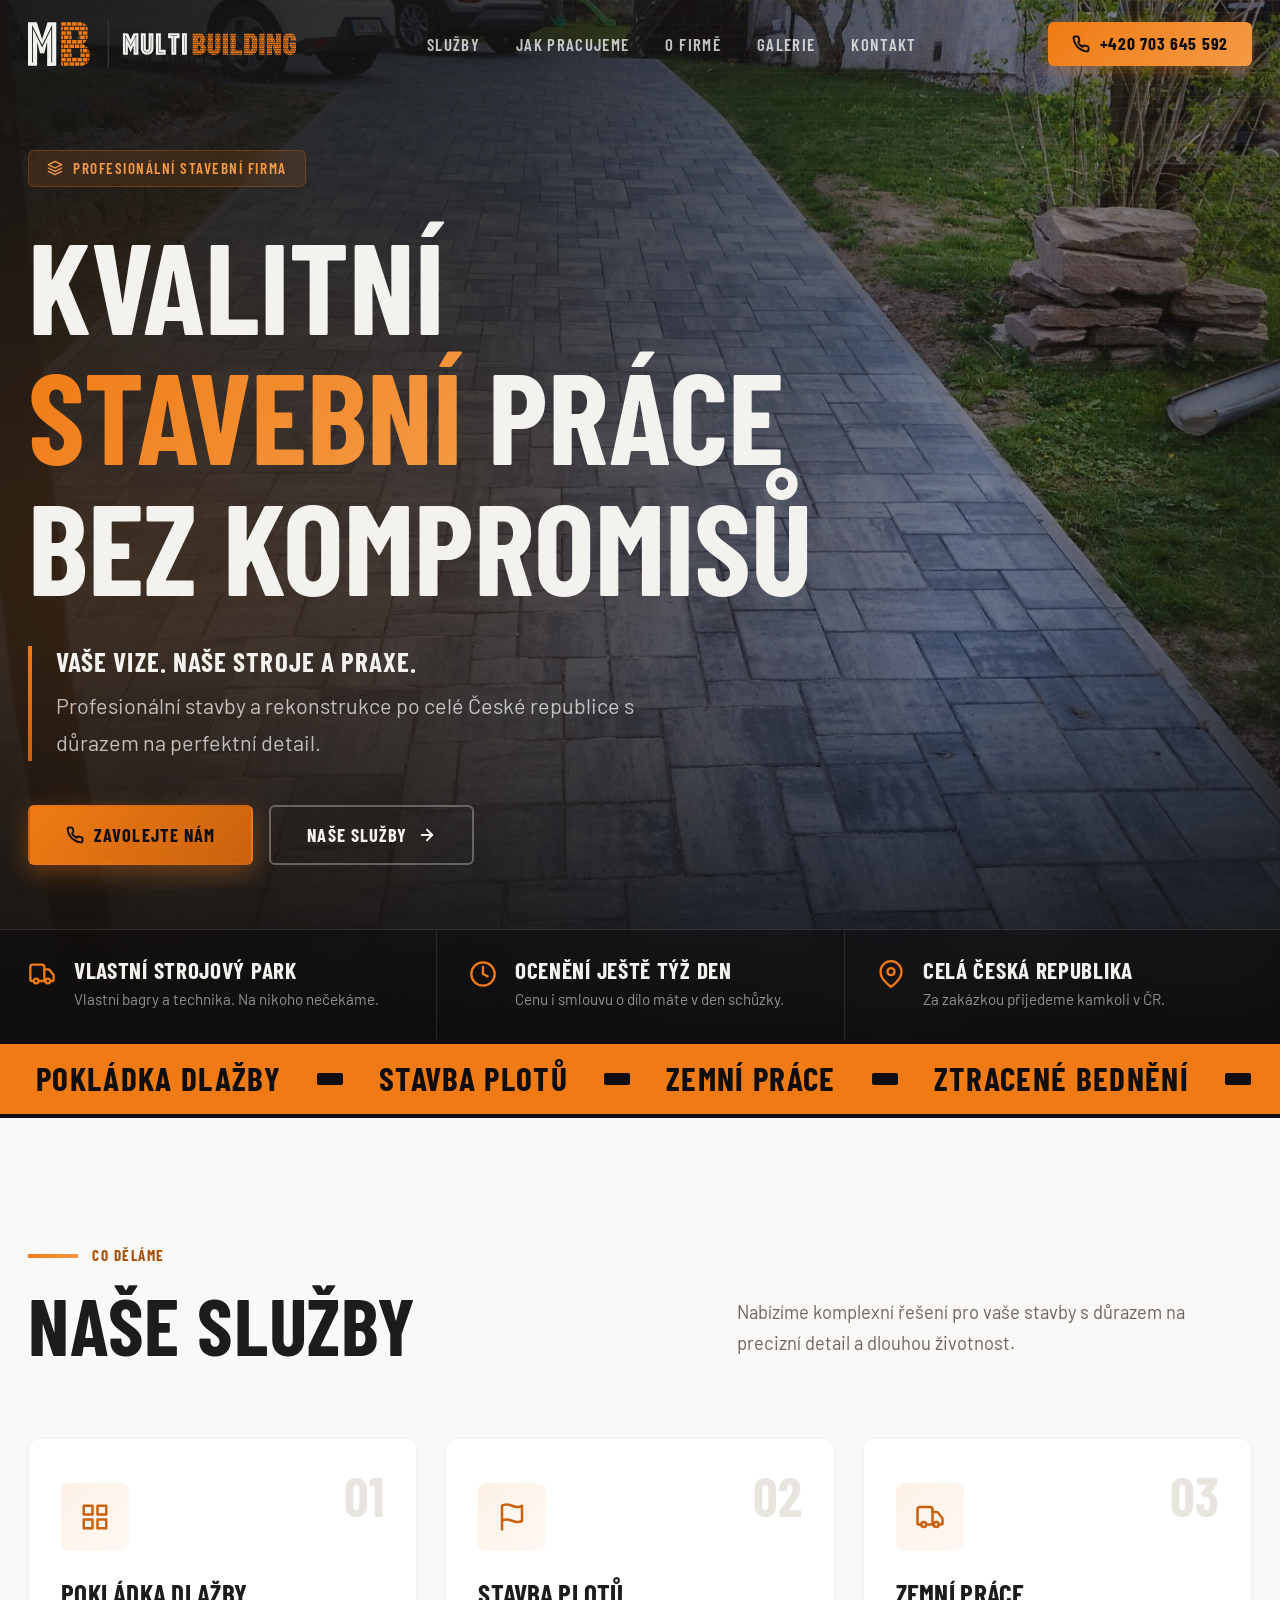
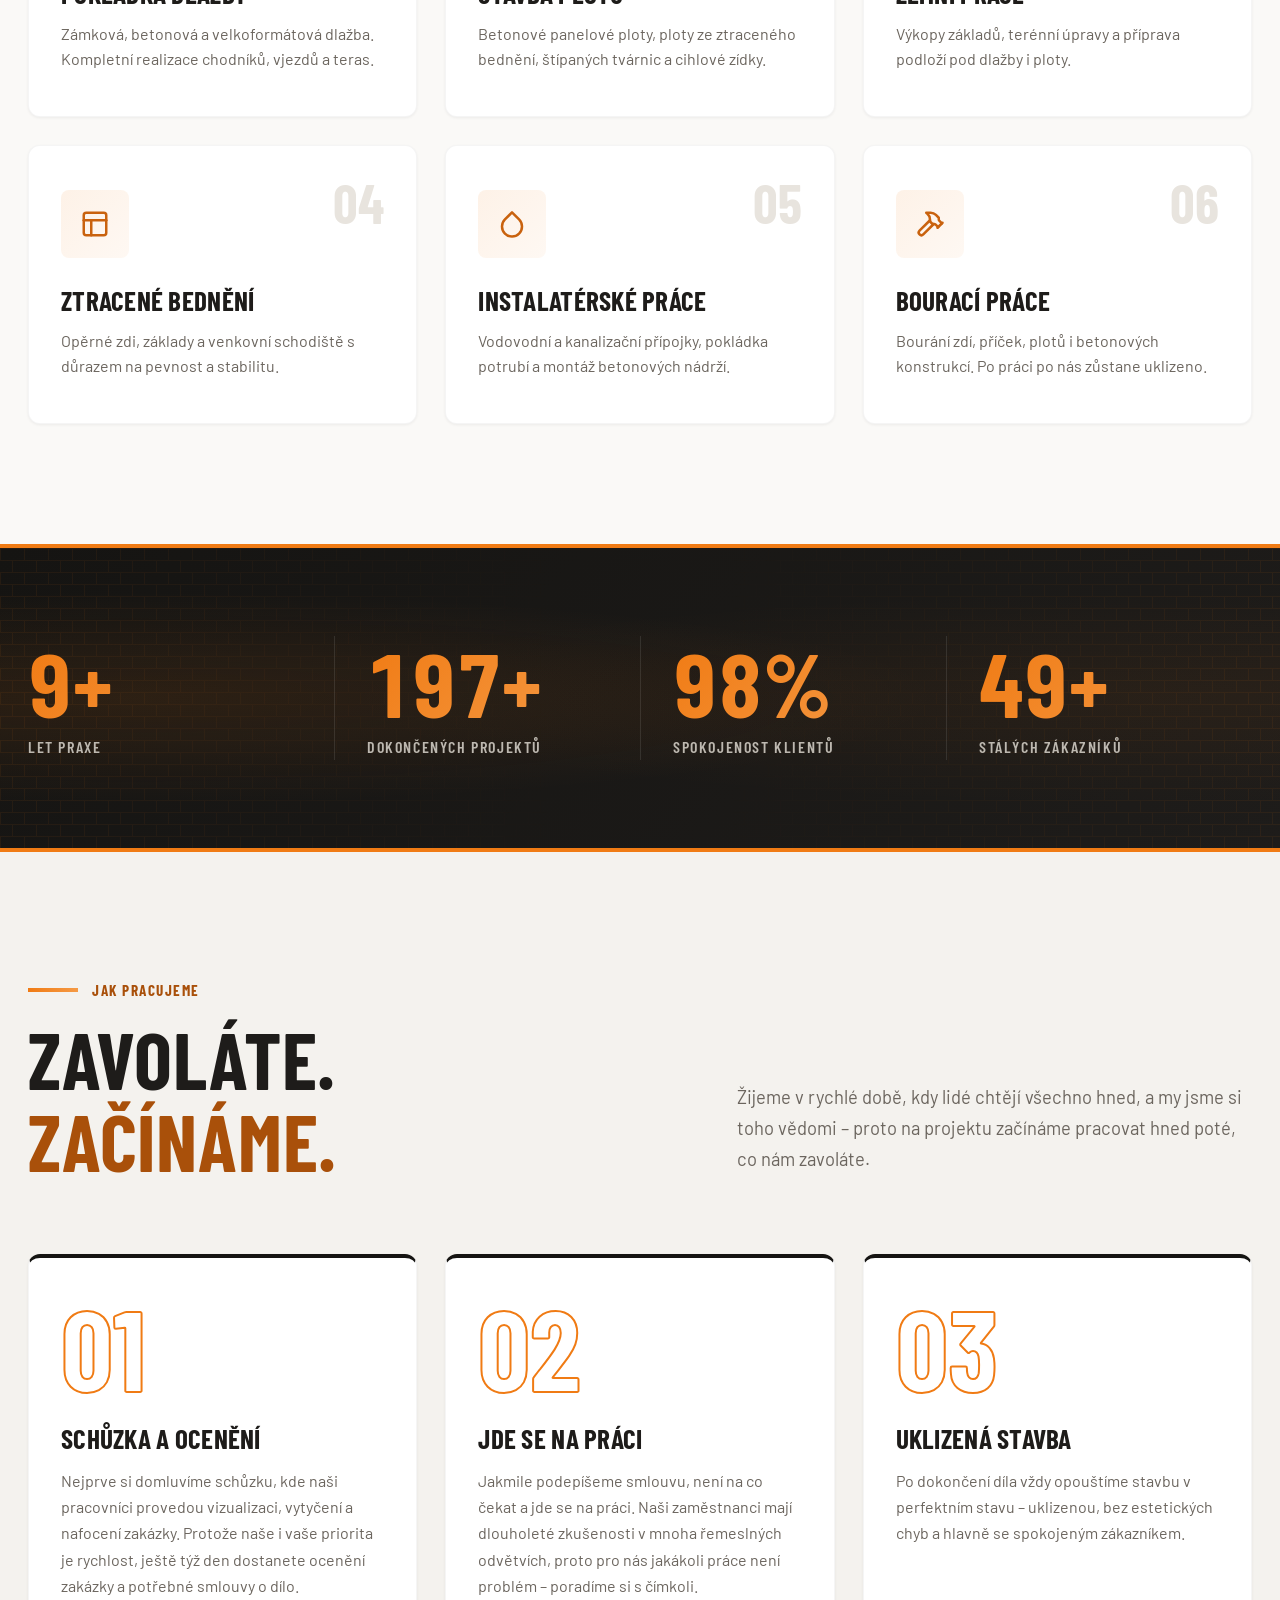
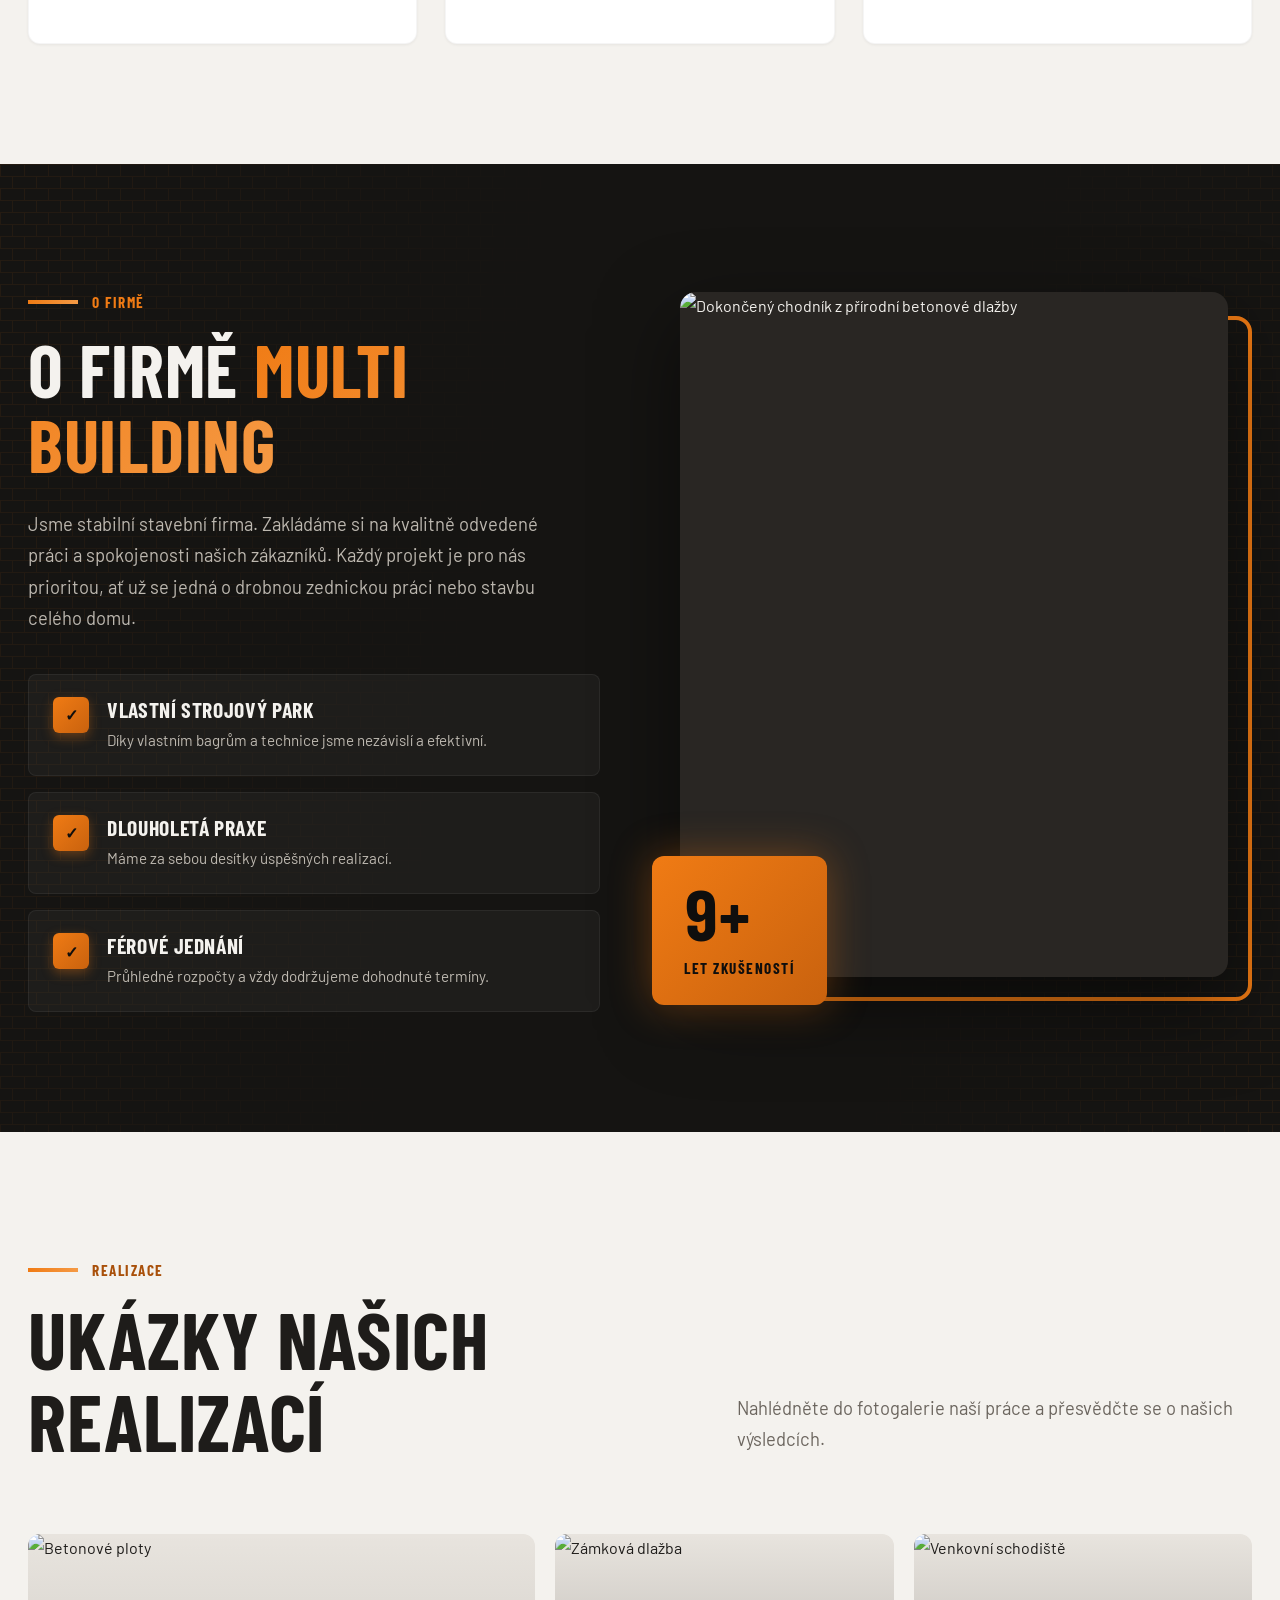
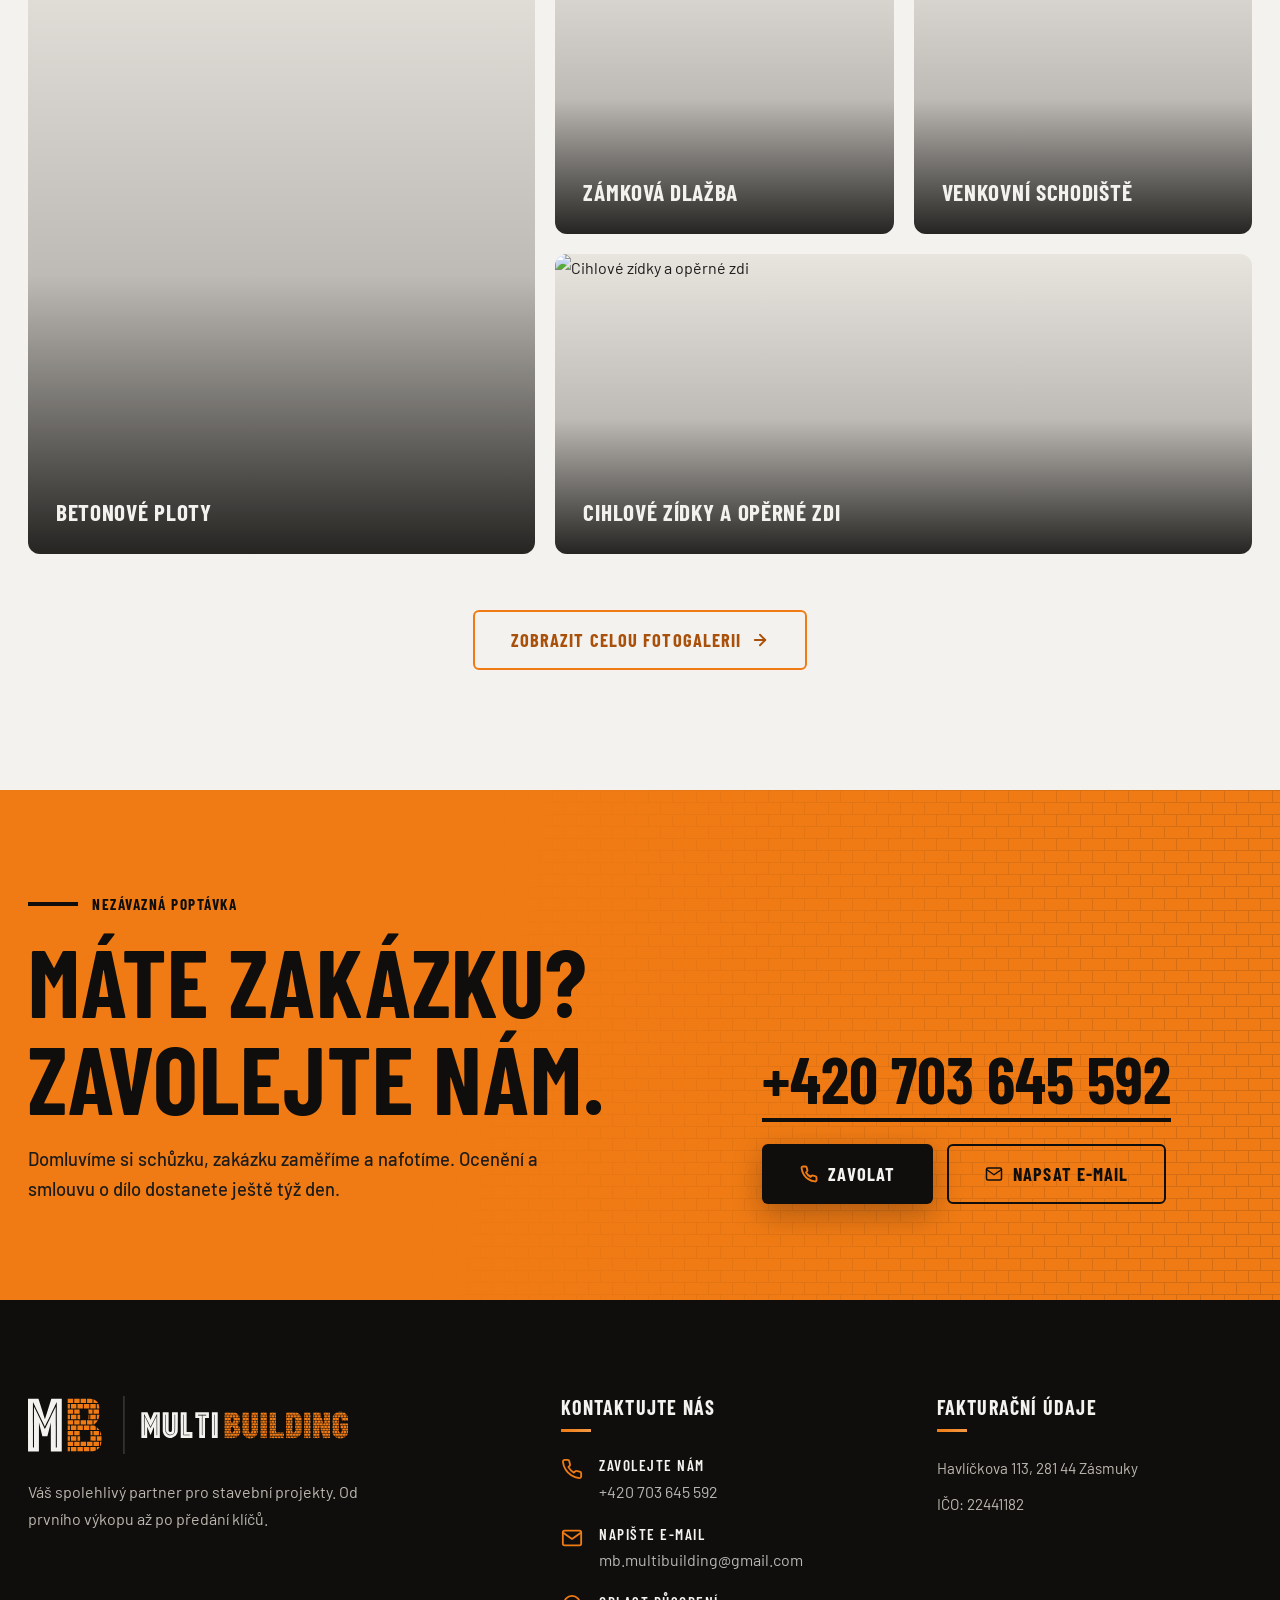
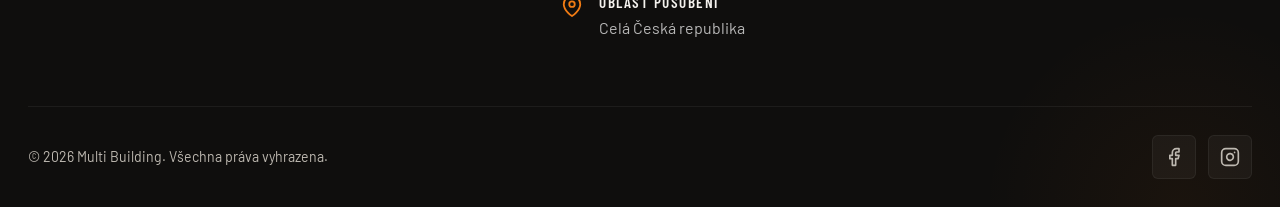
==== commit c0dda64f: "Redesign webu podle MultiBuilding Design Systemu - Hero s obřím nadpisem, pásem faktů a běžícím páse" ====
--- a/index.html
+++ b/index.html
@@ -1,539 +1,423 @@
-<!DOCTYPE html>
-<html lang="cs">
-<head>
-    <meta charset="UTF-8">
-    <meta name="viewport" content="width=device-width, initial-scale=1.0">
-    <meta name="description" content="Multi Building - Profesionální stavební práce, rekonstrukce a zednické práce. Pokládka dlažby, stavba plotů, zemní, instalatérské a bourací práce po celé ČR.">
-    <title>Multi Building | Spolehlivé stavební práce</title>
-    <meta name="theme-color" content="#151412">
-    <!-- Favicon -->
-    <link rel="icon" href="favicon.svg" type="image/svg+xml">
-    <link rel="icon" href="favicon-32.png" sizes="32x32" type="image/png">
-    <link rel="apple-touch-icon" href="apple-touch-icon.png">
-    <!-- Google Fonts: Barlow + Barlow Condensed -->
-    <link rel="preconnect" href="https://fonts.googleapis.com">
-    <link rel="preconnect" href="https://fonts.gstatic.com" crossorigin>
-    <link href="https://fonts.googleapis.com/css2?family=Barlow+Condensed:wght@600;700&family=Barlow:wght@400;500;600;700&display=swap" rel="stylesheet">
-    <!-- Vlastní CSS -->
-    <link rel="stylesheet" href="styles.css?v=3.0">
-</head>
-<body>
-    <!-- Hlavička s navigací -->
-    <header class="header" id="header">
-        <div class="container header-inner">
-            <div class="logo">
-                <a href="#uvod"><img src="logo.svg" alt="Multi Building" width="268" height="48"></a>
-            </div>
-            
-            <nav class="nav" id="nav">
-                <ul class="nav-list">
-                    <li><a href="#sluzby">Služby</a></li>
-                    <li><a href="#o-nas">O firmě</a></li>
-                    <li><a href="fotogalerie.html">Galerie</a></li>
-                    <li><a href="#kontakt">Kontakt</a></li>
-                </ul>
-            </nav>
-            
-            <div class="contact-quick">
-                <a href="tel:+420703645592" class="phone-btn">
-                    <svg xmlns="http://www.w3.org/2000/svg" width="18" height="18" viewBox="0 0 24 24" fill="none" stroke="currentColor" stroke-width="2.5" stroke-linecap="round" stroke-linejoin="round"><path d="M22 16.92v3a2 2 0 0 1-2.18 2 19.79 19.79 0 0 1-8.63-3.07 19.5 19.5 0 0 1-6-6 19.79 19.79 0 0 1-3.07-8.67A2 2 0 0 1 4.11 2h3a2 2 0 0 1 2 1.72 12.84 12.84 0 0 0 .7 2.81 2 2 0 0 1-.45 2.11L8.09 9.91a16 16 0 0 0 6 6l1.27-1.27a2 2 0 0 1 2.11-.45 12.84 12.84 0 0 0 2.81.7A2 2 0 0 1 22 16.92z"></path></svg>
-                    +420 703 645 592
-                </a>
-            </div>
-            
-            <!-- Hamburger menu pro mobily -->
-            <button class="mobile-menu-btn" id="mobile-menu-btn" aria-label="Menu">
-                <span></span>
-                <span></span>
-                <span></span>
-            </button>
-        </div>
-    </header>
-
-    <!-- Úvodní sekce (Hero banner) -->
-    <section id="uvod" class="hero">
-        <div class="hero-bg"></div>
-        <div class="container hero-content">
-            <div class="hero-badge">
-                <svg xmlns="http://www.w3.org/2000/svg" width="16" height="16" viewBox="0 0 24 24" fill="none" stroke="currentColor" stroke-width="2"><path d="M12 2L2 7l10 5 10-5-10-5z"></path><path d="M2 17l10 5 10-5"></path><path d="M2 12l10 5 10-5"></path></svg>
-                Profesionální stavební firma
-            </div>
-            <h1 class="hero-title">Kvalitní <span>stavební</span> práce bez kompromisů</h1>
-            <p class="hero-subtitle">Vaše vize. Naše stroje a praxe. Profesionální stavby a rekonstrukce po celé České republice s důrazem na perfektní detail.</p>
-            <div class="hero-actions">
-                <a href="#kontakt" class="btn btn-primary">
-                    Kontaktujte nás
-                    <svg xmlns="http://www.w3.org/2000/svg" width="18" height="18" viewBox="0 0 24 24" fill="none" stroke="currentColor" stroke-width="2.5"><line x1="5" y1="12" x2="19" y2="12"></line><polyline points="12 5 19 12 12 19"></polyline></svg>
-                </a>
-                <a href="#sluzby" class="btn btn-secondary">Naše služby</a>
-            </div>
-            <div class="hero-stats">
-                <div class="hero-stat">
-                    <div class="stat-number" data-count="10">0</div>
-                    <div class="stat-label">Let zkušeností</div>
-                </div>
-                <div class="hero-stat">
-                    <div class="stat-number" data-count="200">0</div>
-                    <div class="stat-label">Realizací</div>
-                </div>
-                <div class="hero-stat">
-                    <div class="stat-number" data-count="100">0</div>
-                    <div class="stat-label">Spokojených klientů</div>
-                </div>
-            </div>
-        </div>
-    </section>
-
-    <!-- Rychlý přehled služeb (4 sloupce) -->
-<section id="sluzby" class="section bg-gradient">
-        <div class="container">
-            <div class="section-header reveal">
-                <h2>Naše služby</h2>
-                <p>Nabízíme komplexní řešení pro vaše stavby s důrazem na precizní detail a dlouhou životnost.</p>
-            </div>
-
-            <div class="process-intro reveal">
-                <p>Žijeme v rychlé době, kdy lidé chtějí všechno hned, a my jsme si toho vědomi – proto na projektu začínáme pracovat hned poté, co nám zavoláte.</p>
-
-                <div class="process-steps">
-                    <div class="process-step">
-                        <span class="step-number">1</span>
-                        <p>Nejprve si domluvíme schůzku, kde naši pracovníci provedou vizualizaci, vytyčení a nafocení zakázky. Protože naše i vaše priorita je rychlost, ještě týž den dostanete ocenění zakázky a potřebné smlouvy o dílo.</p>
-                    </div>
-                    <div class="process-step">
-                        <span class="step-number">2</span>
-                        <p>Jakmile podepíšeme smlouvu, není na co čekat a jde se na práci. Naši zaměstnanci mají dlouholeté zkušenosti v mnoha řemeslných odvětvích, proto pro nás jakákoli práce není problém – poradíme si s čímkoli.</p>
-                    </div>
-                    <div class="process-step">
-                        <span class="step-number">3</span>
-                        <p>Po dokončení díla vždy opouštíme stavbu v perfektním stavu – uklizenou, bez estetických chyb a hlavně se spokojeným zákazníkem.</p>
-                    </div>
-                </div>
-            </div>
-
-            <div class="services-grid reveal-stagger">
-                
-                <div class="service-card">
-                    <div class="icon-wrap">
-                        <svg xmlns="http://www.w3.org/2000/svg" width="30" height="30" viewBox="0 0 24 24" fill="none" stroke="currentColor" stroke-width="2" stroke-linecap="round" stroke-linejoin="round"><rect x="3" y="3" width="7" height="7"></rect><rect x="14" y="3" width="7" height="7"></rect><rect x="14" y="14" width="7" height="7"></rect><rect x="3" y="14" width="7" height="7"></rect></svg>
-                    </div>
-                    <h3>Pokládka dlažby</h3>
-                    <p>Zámková, betonová a velkoformátová dlažba. Kompletní realizace chodníků, vjezdů a teras.</p>
-                </div>
-                
-                <div class="service-card">
-                    <div class="icon-wrap">
-                        <svg xmlns="http://www.w3.org/2000/svg" width="30" height="30" viewBox="0 0 24 24" fill="none" stroke="currentColor" stroke-width="2" stroke-linecap="round" stroke-linejoin="round"><path d="M4 15s1-1 4-1 5 2 8 2 4-1 4-1V3s-1 1-4 1-5-2-8-2-4 1-4 1z"></path><line x1="4" y1="22" x2="4" y2="15"></line></svg>
-                    </div>
-                    <h3>Stavba plotů</h3>
-                    <p>Betonové panelové ploty, ploty ze ztraceného bednění, štípaných tvárnic a cihlové zídky.</p>
-                </div>
-                
-                <div class="service-card">
-                    <div class="icon-wrap">
-                        <svg xmlns="http://www.w3.org/2000/svg" width="30" height="30" viewBox="0 0 24 24" fill="none" stroke="currentColor" stroke-width="2" stroke-linecap="round" stroke-linejoin="round"><path d="M14 18V6a2 2 0 0 0-2-2H4a2 2 0 0 0-2 2v11a1 1 0 0 0 1 1h2"></path><path d="M15 18H9"></path><path d="M19 18h2a1 1 0 0 0 1-1v-3.65a1 1 0 0 0-.22-.624l-3.48-4.35A1 1 0 0 0 17.52 8H14"></path><circle cx="17" cy="18" r="2"></circle><circle cx="7" cy="18" r="2"></circle></svg>
-                    </div>
-                    <h3>Zemní práce</h3>
-                    <p>Výkopy základů, terénní úpravy a příprava podloží pod dlažby i ploty.</p>
-                </div>
-                
-                <div class="service-card">
-                    <div class="icon-wrap">
-                        <svg xmlns="http://www.w3.org/2000/svg" width="30" height="30" viewBox="0 0 24 24" fill="none" stroke="currentColor" stroke-width="2" stroke-linecap="round" stroke-linejoin="round"><rect x="3" y="3" width="18" height="18" rx="2" ry="2"></rect><line x1="3" y1="9" x2="21" y2="9"></line><line x1="9" y1="21" x2="9" y2="9"></line></svg>
-                    </div>
-                    <h3>Ztracené bednění</h3>
-                    <p>Opěrné zdi, základy a venkovní schodiště s důrazem na pevnost a stabilitu.</p>
-                </div>
-                
-                <div class="service-card">
-                    <div class="icon-wrap">
-                        <svg xmlns="http://www.w3.org/2000/svg" width="30" height="30" viewBox="0 0 24 24" fill="none" stroke="currentColor" stroke-width="2" stroke-linecap="round" stroke-linejoin="round"><path d="M12 2.69l5.66 5.66a8 8 0 1 1-11.31 0z"></path></svg>
-                    </div>
-                    <h3>Instalatérské práce</h3>
-                    <p>Vodovodní a kanalizační přípojky, pokládka potrubí a montáž betonových nádrží.</p>
-                </div>
-                
-                <div class="service-card">
-                    <div class="icon-wrap">
-                        <svg xmlns="http://www.w3.org/2000/svg" width="30" height="30" viewBox="0 0 24 24" fill="none" stroke="currentColor" stroke-width="2" stroke-linecap="round" stroke-linejoin="round"><path d="m15 12-8.373 8.373a1 1 0 1 1-3-3L12 9"></path><path d="m18 15 4-4"></path><path d="m21.5 11.5-1.914-1.914A2 2 0 0 1 19 8.172V7l-2.26-2.26a6 6 0 0 0-4.202-1.756L9 2.96l.92.82A6.18 6.18 0 0 1 12 8.4V10l2 2h1.172a2 2 0 0 1 1.414.586L18.5 14.5"></path></svg>
-                    </div>
-                    <h3>Bourací práce</h3>
-                    <p>Bourání zdí, příček, plotů i betonových konstrukcí. Po práci po nás zůstane uklizeno.</p>
-                </div>
-                
-            </div>
-        </div>
-    </section>
-
-    <!-- Statistiky -->
-    <div class="stats-band">
-        <div class="container">
-            <div class="stats-grid reveal-stagger">
-                <div class="stat-item">
-                    <div class="stat-number" data-count="10">0+</div>
-                    <div class="stat-label">Let praxe</div>
-                </div>
-                <div class="stat-item">
-                    <div class="stat-number" data-count="200">0+</div>
-                    <div class="stat-label">Dokončených projektů</div>
-                </div>
-                <div class="stat-item">
-                    <div class="stat-number" data-count="100">0%</div>
-                    <div class="stat-label">Spokojenost klientů</div>
-                </div>
-                <div class="stat-item">
-                    <div class="stat-number" data-count="50">0+</div>
-                    <div class="stat-label">Stálých zákazníků</div>
-                </div>
-            </div>
-        </div>
-    </div>
-
-    <!-- O firmě -->
-    <section id="o-nas" class="section">
-        <div class="container about-container">
-            <div class="about-content reveal-left">
-                <h2>O firmě <span>Multi Building</span></h2>
-                <p>Jsme stabilní stavební firma. Zakládáme si na kvalitně odvedené práci a spokojenosti našich zákazníků. Každý projekt je pro nás prioritou, ať už se jedná o drobnou zednickou práci nebo stavbu celého domu.</p>
-                <ul class="about-features">
-                    <li>
-                        <div class="check-icon">✓</div>
-                        <div>
-                            <strong>Vlastní strojový park</strong>
-                            <span>Díky vlastním bagrům a technice jsme nezávislí a efektivní.</span>
-                        </div>
-                    </li>
-                    <li>
-                        <div class="check-icon">✓</div>
-                        <div>
-                            <strong>Dlouholetá praxe</strong>
-                            <span>Máme za sebou desítky úspěšných realizací.</span>
-                        </div>
-                    </li>
-                    <li>
-                        <div class="check-icon">✓</div>
-                        <div>
-                            <strong>Férové jednání</strong>
-                            <span>Průhledné rozpočty a vždy dodržujeme dohodnuté termíny.</span>
-                        </div>
-                    </li>
-                </ul>
-            </div>
-            <div class="about-image reveal-right">
-                <img src="https://res.cloudinary.com/xtixzpri/image/upload/c_limit,w_1000/e_blur_faces:2000/f_auto,q_auto,w_600/Dokončený_chodník_z_přírodní_betonové_dlažby" alt="Naše práce v terénu" loading="lazy">
-                <div class="experience-badge">
-                    <span class="number" data-count="10">0+</span>
-                    <span class="text">Let zkušeností</span>
-                </div>
-            </div>
-        </div>
-    </section>
-
-    <!-- Fotogalerie (Ukázka) -->
-    <section id="galerie" class="section bg-light">
-        <div class="container">
-            <div class="section-header reveal">
-                <h2>Ukázky našich realizací</h2>
-                <p>Nahlédněte do fotogalerie naší práce a přesvědčte se o našich výsledcích.</p>
-            </div>
-            <div class="gallery-grid-home reveal-stagger">
-                <div class="gallery-item" onclick="openLightbox(this)">
-                    <img src="https://res.cloudinary.com/xtixzpri/image/upload/c_limit,w_1000/e_blur_faces:2000/f_auto,q_auto,w_400,c_fill/Dokončený_betonový_panelový_plot_s_imitací_štípaného_kamene" alt="Betonový panelový plot" loading="lazy">
-                    <div class="gallery-overlay"><span>Betonové ploty</span></div>
-                </div>
-                <div class="gallery-item" onclick="openLightbox(this)">
-                    <img src="https://res.cloudinary.com/xtixzpri/image/upload/c_limit,w_1000/e_blur_faces:2000/f_auto,q_auto,w_400,c_fill/Dlouhá_dlážděná_příjezdová_cesta_k_rodinnému_domu" alt="Zámková dlažba" loading="lazy">
-                    <div class="gallery-overlay"><span>Zámková dlažba</span></div>
-                </div>
-                <div class="gallery-item" onclick="openLightbox(this)">
-                    <img src="https://res.cloudinary.com/xtixzpri/image/upload/c_limit,w_1000/e_blur_faces:2000/f_auto,q_auto,w_400,c_fill/Výstavba_venkovního_schodiště_ze_zámkové_dlažby_a_obrubníků" alt="Venkovní schodiště" loading="lazy">
-                    <div class="gallery-overlay"><span>Venkovní schodiště</span></div>
-                </div>
-                <div class="gallery-item" onclick="openLightbox(this)">
-                    <img src="https://res.cloudinary.com/xtixzpri/image/upload/c_limit,w_1000/e_blur_faces:2000/f_auto,q_auto,w_400,c_fill/Zděná_cihlová_zídka_před_předzahrádkou_městského_domu" alt="Cihlová zídka" loading="lazy">
-                    <div class="gallery-overlay"><span>Cihlové zídky a opěrné zdi</span></div>
-                </div>
-            </div>
-            <div class="gallery-cta reveal">
-                <a href="fotogalerie.html" class="btn btn-outline">
-                    Zobrazit celou fotogalerii
-                    <svg xmlns="http://www.w3.org/2000/svg" width="18" height="18" viewBox="0 0 24 24" fill="none" stroke="currentColor" stroke-width="2.5"><line x1="5" y1="12" x2="19" y2="12"></line><polyline points="12 5 19 12 12 19"></polyline></svg>
-                </a>
-            </div>
-        </div>
-    </section>
-
-    <!-- Patička a Kontakt -->
-    <footer id="kontakt" class="footer">
-        <div class="container">
-            <div class="footer-grid">
-                
-                <div class="footer-col brand-col">
-                    <h2><img src="logo.svg" alt="Multi Building" width="320" height="57" loading="lazy"></h2>
-                    <p>Váš spolehlivý partner pro stavební projekty. Od prvního výkopu až po předání klíčů.</p>
-                </div>
-                
-                <div class="footer-col contact-col">
-                    <h3>Kontaktujte nás</h3>
-                    <div class="contact-methods">
-                        <a href="tel:+420703645592" class="contact-item">
-                            <svg xmlns="http://www.w3.org/2000/svg" width="22" height="22" viewBox="0 0 24 24" fill="none" stroke="currentColor" stroke-width="2"><path d="M22 16.92v3a2 2 0 0 1-2.18 2 19.79 19.79 0 0 1-8.63-3.07 19.5 19.5 0 0 1-6-6 19.79 19.79 0 0 1-3.07-8.67A2 2 0 0 1 4.11 2h3a2 2 0 0 1 2 1.72 12.84 12.84 0 0 0 .7 2.81 2 2 0 0 1-.45 2.11L8.09 9.91a16 16 0 0 0 6 6l1.27-1.27a2 2 0 0 1 2.11-.45 12.84 12.84 0 0 0 2.81.7A2 2 0 0 1 22 16.92z"></path></svg>
-                            <span>
-                                <strong>Zavolejte nám</strong>
-                                +420 703 645 592
-                            </span>
-                        </a>
-                        <a href="mailto:mb.multibuilding@gmail.com" class="contact-item">
-                            <svg xmlns="http://www.w3.org/2000/svg" width="22" height="22" viewBox="0 0 24 24" fill="none" stroke="currentColor" stroke-width="2"><path d="M4 4h16c1.1 0 2 .9 2 2v12c0 1.1-.9 2-2 2H4c-1.1 0-2-.9-2-2V6c0-1.1.9-2 2-2z"></path><polyline points="22,6 12,13 2,6"></polyline></svg>
-                            <span>
-                                <strong>Napište e-mail</strong>
-                                mb.multibuilding@gmail.com
-                            </span>
-                        </a>
-                        <div class="contact-item">
-                            <svg xmlns="http://www.w3.org/2000/svg" width="22" height="22" viewBox="0 0 24 24" fill="none" stroke="currentColor" stroke-width="2"><path d="M21 10c0 7-9 13-9 13s-9-6-9-13a9 9 0 0 1 18 0z"></path><circle cx="12" cy="10" r="3"></circle></svg>
-                            <span>
-                                <strong>Oblast působení</strong>
-                                Celá Česká republika
-                            </span>
-                        </div>
-                    </div>
-                </div>
-                
-                <div class="footer-col info-col">
-                    <h3>Fakturační údaje</h3>
-                    <ul class="company-details">
-                        <li>Havlíčkova 113, 281 44 Zásmuky</li>
-                        <li>IČO: 22441182</li>
-                    </ul>
-                </div>
-                
-            </div>
-            
-            <div class="footer-bottom">
-                <p>&copy; 2026 Multi Building. Všechna práva vyhrazena.</p>
-                <div class="socials">
-                    <a href="https://www.facebook.com/people/MB-MultiBuilding/61593268110803/" target="_blank" rel="noopener noreferrer" aria-label="Facebook"><svg xmlns="http://www.w3.org/2000/svg" width="20" height="20" viewBox="0 0 24 24" fill="none" stroke="currentColor" stroke-width="2"><path d="M18 2h-3a5 5 0 0 0-5 5v3H7v4h3v8h4v-8h3l1-4h-4V7a1 1 0 0 1 1-1h3z"></path></svg></a>
-                    <a href="https://www.instagram.com/mbmultibuilding/" target="_blank" rel="noopener noreferrer" aria-label="Instagram"><svg xmlns="http://www.w3.org/2000/svg" width="20" height="20" viewBox="0 0 24 24" fill="none" stroke="currentColor" stroke-width="2"><rect x="2" y="2" width="20" height="20" rx="5" ry="5"></rect><path d="M16 11.37A4 4 0 1 1 12.63 8 4 4 0 0 1 16 11.37z"></path><line x1="17.5" y1="6.5" x2="17.51" y2="6.5"></line></svg></a>
-                </div>
-            </div>
-        </div>
-    </footer>
-
-    <!-- Lightbox -->
-    <div class="lightbox" id="lightbox">
-        <button class="lightbox-close" id="lightbox-close" aria-label="Zavřít">&times;</button>
-        <button class="lightbox-nav lightbox-prev" id="lightbox-prev" aria-label="Předchozí">&#8249;</button>
-        <button class="lightbox-nav lightbox-next" id="lightbox-next" aria-label="Další">&#8250;</button>
-        <img src="" alt="" id="lightbox-img">
-        <div class="lightbox-caption" id="lightbox-caption"></div>
-    </div>
-
-    <!-- Scroll to Top -->
-    <button class="scroll-top" id="scroll-top" aria-label="Nahoru">
-        <svg xmlns="http://www.w3.org/2000/svg" width="22" height="22" viewBox="0 0 24 24" fill="none" stroke="currentColor" stroke-width="2.5" stroke-linecap="round" stroke-linejoin="round"><polyline points="18 15 12 9 6 15"></polyline></svg>
-    </button>
-
-    <!-- JavaScript -->
-    <script>
-        // ===========================================
-        // MOBILE MENU
-        // ===========================================
-        const menuBtn = document.getElementById('mobile-menu-btn');
-        const nav = document.getElementById('nav');
-        const header = document.getElementById('header');
-
-        menuBtn.addEventListener('click', () => {
-            menuBtn.classList.toggle('active');
-            nav.classList.toggle('active');
-        });
-
-        document.querySelectorAll('.nav a').forEach(link => {
-            link.addEventListener('click', () => {
-                menuBtn.classList.remove('active');
-                nav.classList.remove('active');
-            });
-        });
-
-        // ===========================================
-        // HEADER SCROLL EFFECT
-        // ===========================================
-        let lastScroll = 0;
-        window.addEventListener('scroll', () => {
-            const currentScroll = window.scrollY;
-            if (currentScroll > 60) {
-                header.classList.add('scrolled');
-            } else {
-                header.classList.remove('scrolled');
-            }
-            lastScroll = currentScroll;
-        });
-
-        // ===========================================
-        // SCROLL-TO-TOP BUTTON
-        // ===========================================
-        const scrollTopBtn = document.getElementById('scroll-top');
-        
-        window.addEventListener('scroll', () => {
-            if (window.scrollY > 600) {
-                scrollTopBtn.classList.add('visible');
-            } else {
-                scrollTopBtn.classList.remove('visible');
-            }
-        });
-
-        scrollTopBtn.addEventListener('click', () => {
-            window.scrollTo({ top: 0, behavior: 'smooth' });
-        });
-
-        // ===========================================
-        // SCROLL REVEAL ANIMATIONS
-        // ===========================================
-        const revealElements = document.querySelectorAll('.reveal, .reveal-left, .reveal-right, .reveal-stagger');
-
-        const revealObserver = new IntersectionObserver((entries) => {
-            entries.forEach(entry => {
-                if (entry.isIntersecting) {
-                    entry.target.classList.add('revealed');
-                    revealObserver.unobserve(entry.target);
-                }
-            });
-        }, {
-            threshold: 0.15,
-            rootMargin: '0px 0px -50px 0px'
-        });
-
-        revealElements.forEach(el => revealObserver.observe(el));
-
-        // ===========================================
-        // ANIMATED COUNTERS
-        // ===========================================
-        function animateCounter(el) {
-            const target = parseInt(el.dataset.count);
-            const duration = 2000;
-            const start = performance.now();
-            const suffix = el.textContent.replace(/[0-9]/g, '');
-            
-            function update(now) {
-                const elapsed = now - start;
-                const progress = Math.min(elapsed / duration, 1);
-                // Ease out cubic
-                const eased = 1 - Math.pow(1 - progress, 3);
-                const current = Math.floor(eased * target);
-                el.textContent = current + suffix;
-                
-                if (progress < 1) {
-                    requestAnimationFrame(update);
-                } else {
-                    el.textContent = target + suffix;
-                }
-            }
-            requestAnimationFrame(update);
-        }
-
-        const counterElements = document.querySelectorAll('[data-count]');
-        const counterObserver = new IntersectionObserver((entries) => {
-            entries.forEach(entry => {
-                if (entry.isIntersecting) {
-                    animateCounter(entry.target);
-                    counterObserver.unobserve(entry.target);
-                }
-            });
-        }, { threshold: 0.5 });
-
-        counterElements.forEach(el => counterObserver.observe(el));
-
-        // ===========================================
-        // LIGHTBOX
-        // ===========================================
-        const lightbox = document.getElementById('lightbox');
-        const lightboxImg = document.getElementById('lightbox-img');
-        const lightboxCaption = document.getElementById('lightbox-caption');
-        const lightboxClose = document.getElementById('lightbox-close');
-        const lightboxPrev = document.getElementById('lightbox-prev');
-        const lightboxNext = document.getElementById('lightbox-next');
-        
-        let currentLightboxIndex = 0;
-        let lightboxImages = [];
-
-        function openLightbox(element) {
-            const allItems = document.querySelectorAll('.gallery-item:not(.hide)');
-            lightboxImages = [];
-            allItems.forEach((item, i) => {
-                const img = item.querySelector('img');
-                if (img) {
-                    lightboxImages.push({
-                        src: img.src,
-                        alt: img.alt
-                    });
-                    if (item === element) {
-                        currentLightboxIndex = i;
-                    }
-                }
-            });
-            
-            showLightboxImage();
-            lightbox.classList.add('active');
-            document.body.style.overflow = 'hidden';
-        }
-
-        function showLightboxImage() {
-            if (lightboxImages[currentLightboxIndex]) {
-                lightboxImg.src = lightboxImages[currentLightboxIndex].src;
-                lightboxImg.alt = lightboxImages[currentLightboxIndex].alt;
-                lightboxCaption.textContent = lightboxImages[currentLightboxIndex].alt;
-            }
-        }
-
-        function closeLightbox() {
-            lightbox.classList.remove('active');
-            document.body.style.overflow = '';
-        }
-
-        lightboxClose.addEventListener('click', closeLightbox);
-        lightbox.addEventListener('click', (e) => {
-            if (e.target === lightbox) closeLightbox();
-        });
-
-        lightboxPrev.addEventListener('click', (e) => {
-            e.stopPropagation();
-            currentLightboxIndex = (currentLightboxIndex - 1 + lightboxImages.length) % lightboxImages.length;
-            showLightboxImage();
-        });
-
-        lightboxNext.addEventListener('click', (e) => {
-            e.stopPropagation();
-            currentLightboxIndex = (currentLightboxIndex + 1) % lightboxImages.length;
-            showLightboxImage();
-        });
-
-        document.addEventListener('keydown', (e) => {
-            if (!lightbox.classList.contains('active')) return;
-            if (e.key === 'Escape') closeLightbox();
-            if (e.key === 'ArrowLeft') {
-                currentLightboxIndex = (currentLightboxIndex - 1 + lightboxImages.length) % lightboxImages.length;
-                showLightboxImage();
-            }
-            if (e.key === 'ArrowRight') {
-                currentLightboxIndex = (currentLightboxIndex + 1) % lightboxImages.length;
-                showLightboxImage();
-            }
-        });
-
-        // ===========================================
-        // SMOOTH ANCHOR SCROLLING
-        // ===========================================
-        document.querySelectorAll('a[href^="#"]').forEach(anchor => {
-            anchor.addEventListener('click', function(e) {
-                const href = this.getAttribute('href');
-                if (href === '#') return;
-                const target = document.querySelector(href);
-                if (target) {
-                    e.preventDefault();
-                    target.scrollIntoView({ behavior: 'smooth', block: 'start' });
-                }
-            });
-        });
-    </script>
-</body>
-</html>
+<!DOCTYPE html>
+<html lang="cs">
+<head>
+    <meta charset="UTF-8">
+    <meta name="viewport" content="width=device-width, initial-scale=1.0">
+    <meta name="description" content="Multi Building - Profesionální stavební práce, rekonstrukce a zednické práce. Pokládka dlažby, stavba plotů, zemní, instalatérské a bourací práce po celé ČR.">
+    <title>Multi Building | Spolehlivé stavební práce</title>
+    <meta name="theme-color" content="#151412">
+    <!-- Favicon -->
+    <link rel="icon" href="favicon.svg" type="image/svg+xml">
+    <link rel="icon" href="favicon-32.png" sizes="32x32" type="image/png">
+    <link rel="apple-touch-icon" href="apple-touch-icon.png">
+    <!-- Google Fonts: Barlow + Barlow Condensed -->
+    <link rel="preconnect" href="https://fonts.googleapis.com">
+    <link rel="preconnect" href="https://fonts.gstatic.com" crossorigin>
+    <link href="https://fonts.googleapis.com/css2?family=Barlow+Condensed:wght@600;700&family=Barlow:wght@400;500;600;700&display=swap" rel="stylesheet">
+    <!-- Vlastní CSS -->
+    <link rel="stylesheet" href="styles.css?v=4.0">
+</head>
+<body>
+    <!-- Hlavička s navigací -->
+    <header class="header" id="header">
+        <div class="container header-inner">
+            <div class="logo">
+                <a href="#uvod"><img src="logo.svg" alt="Multi Building" width="268" height="48"></a>
+            </div>
+
+            <nav class="nav" id="nav" aria-label="Hlavní navigace">
+                <ul class="nav-list">
+                    <li><a href="#sluzby">Služby</a></li>
+                    <li><a href="#postup">Jak pracujeme</a></li>
+                    <li><a href="#o-nas">O firmě</a></li>
+                    <li><a href="fotogalerie.html">Galerie</a></li>
+                    <li><a href="#kontakt">Kontakt</a></li>
+                </ul>
+                <a href="tel:+420703645592" class="phone-btn nav-phone">
+                    <svg xmlns="http://www.w3.org/2000/svg" width="18" height="18" viewBox="0 0 24 24" fill="none" stroke="currentColor" stroke-width="2.5" stroke-linecap="round" stroke-linejoin="round" aria-hidden="true"><path d="M22 16.92v3a2 2 0 0 1-2.18 2 19.79 19.79 0 0 1-8.63-3.07 19.5 19.5 0 0 1-6-6 19.79 19.79 0 0 1-3.07-8.67A2 2 0 0 1 4.11 2h3a2 2 0 0 1 2 1.72 12.84 12.84 0 0 0 .7 2.81 2 2 0 0 1-.45 2.11L8.09 9.91a16 16 0 0 0 6 6l1.27-1.27a2 2 0 0 1 2.11-.45 12.84 12.84 0 0 0 2.81.7A2 2 0 0 1 22 16.92z"></path></svg>
+                    +420 703 645 592
+                </a>
+            </nav>
+
+            <div class="contact-quick">
+                <a href="tel:+420703645592" class="phone-btn">
+                    <svg xmlns="http://www.w3.org/2000/svg" width="18" height="18" viewBox="0 0 24 24" fill="none" stroke="currentColor" stroke-width="2.5" stroke-linecap="round" stroke-linejoin="round" aria-hidden="true"><path d="M22 16.92v3a2 2 0 0 1-2.18 2 19.79 19.79 0 0 1-8.63-3.07 19.5 19.5 0 0 1-6-6 19.79 19.79 0 0 1-3.07-8.67A2 2 0 0 1 4.11 2h3a2 2 0 0 1 2 1.72 12.84 12.84 0 0 0 .7 2.81 2 2 0 0 1-.45 2.11L8.09 9.91a16 16 0 0 0 6 6l1.27-1.27a2 2 0 0 1 2.11-.45 12.84 12.84 0 0 0 2.81.7A2 2 0 0 1 22 16.92z"></path></svg>
+                    +420 703 645 592
+                </a>
+            </div>
+
+            <!-- Hamburger menu pro mobily -->
+            <button class="mobile-menu-btn" id="mobile-menu-btn" aria-label="Menu" aria-expanded="false" aria-controls="nav">
+                <span></span>
+                <span></span>
+                <span></span>
+            </button>
+        </div>
+    </header>
+
+    <main>
+    <!-- Úvodní sekce (Hero) -->
+    <section id="uvod" class="hero">
+        <div class="hero-bg"></div>
+        <div class="container hero-content">
+            <div class="hero-badge">
+                <svg xmlns="http://www.w3.org/2000/svg" width="16" height="16" viewBox="0 0 24 24" fill="none" stroke="currentColor" stroke-width="2" stroke-linecap="round" stroke-linejoin="round" aria-hidden="true"><path d="M12 2L2 7l10 5 10-5-10-5z"></path><path d="M2 17l10 5 10-5"></path><path d="M2 12l10 5 10-5"></path></svg>
+                Profesionální stavební firma
+            </div>
+            <h1 class="hero-title">
+                <span class="line">Kvalitní</span>
+                <span class="line"><span class="accent">stavební</span> práce</span>
+                <span class="line">bez kompromisů</span>
+            </h1>
+            <div class="hero-lead">
+                <p class="hero-subtitle"><strong>Vaše vize. Naše stroje a praxe.</strong>Profesionální stavby a rekonstrukce po celé České republice s důrazem na perfektní detail.</p>
+            </div>
+            <div class="hero-actions">
+                <a href="tel:+420703645592" class="btn btn-primary">
+                    <svg xmlns="http://www.w3.org/2000/svg" width="18" height="18" viewBox="0 0 24 24" fill="none" stroke="currentColor" stroke-width="2.5" stroke-linecap="round" stroke-linejoin="round" aria-hidden="true"><path d="M22 16.92v3a2 2 0 0 1-2.18 2 19.79 19.79 0 0 1-8.63-3.07 19.5 19.5 0 0 1-6-6 19.79 19.79 0 0 1-3.07-8.67A2 2 0 0 1 4.11 2h3a2 2 0 0 1 2 1.72 12.84 12.84 0 0 0 .7 2.81 2 2 0 0 1-.45 2.11L8.09 9.91a16 16 0 0 0 6 6l1.27-1.27a2 2 0 0 1 2.11-.45 12.84 12.84 0 0 0 2.81.7A2 2 0 0 1 22 16.92z"></path></svg>
+                    Zavolejte nám
+                </a>
+                <a href="#sluzby" class="btn btn-secondary">
+                    Naše služby
+                    <svg class="arrow" xmlns="http://www.w3.org/2000/svg" width="18" height="18" viewBox="0 0 24 24" fill="none" stroke="currentColor" stroke-width="2.5" stroke-linecap="round" stroke-linejoin="round" aria-hidden="true"><line x1="5" y1="12" x2="19" y2="12"></line><polyline points="12 5 19 12 12 19"></polyline></svg>
+                </a>
+            </div>
+        </div>
+        <div class="hero-facts">
+            <div class="container hero-facts-grid">
+                <div class="hero-fact">
+                    <svg xmlns="http://www.w3.org/2000/svg" width="28" height="28" viewBox="0 0 24 24" fill="none" stroke="currentColor" stroke-width="2" stroke-linecap="round" stroke-linejoin="round" aria-hidden="true"><path d="M14 18V6a2 2 0 0 0-2-2H4a2 2 0 0 0-2 2v11a1 1 0 0 0 1 1h2"></path><path d="M15 18H9"></path><path d="M19 18h2a1 1 0 0 0 1-1v-3.65a1 1 0 0 0-.22-.624l-3.48-4.35A1 1 0 0 0 17.52 8H14"></path><circle cx="17" cy="18" r="2"></circle><circle cx="7" cy="18" r="2"></circle></svg>
+                    <div>
+                        <strong>Vlastní strojový park</strong>
+                        <span>Vlastní bagry a technika. Na nikoho nečekáme.</span>
+                    </div>
+                </div>
+                <div class="hero-fact">
+                    <svg xmlns="http://www.w3.org/2000/svg" width="28" height="28" viewBox="0 0 24 24" fill="none" stroke="currentColor" stroke-width="2" stroke-linecap="round" stroke-linejoin="round" aria-hidden="true"><circle cx="12" cy="12" r="10"></circle><polyline points="12 6 12 12 16 14"></polyline></svg>
+                    <div>
+                        <strong>Ocenění ještě týž den</strong>
+                        <span>Cenu i smlouvu o dílo máte v den schůzky.</span>
+                    </div>
+                </div>
+                <div class="hero-fact">
+                    <svg xmlns="http://www.w3.org/2000/svg" width="28" height="28" viewBox="0 0 24 24" fill="none" stroke="currentColor" stroke-width="2" stroke-linecap="round" stroke-linejoin="round" aria-hidden="true"><path d="M21 10c0 7-9 13-9 13s-9-6-9-13a9 9 0 0 1 18 0z"></path><circle cx="12" cy="10" r="3"></circle></svg>
+                    <div>
+                        <strong>Celá Česká republika</strong>
+                        <span>Za zakázkou přijedeme kamkoli v ČR.</span>
+                    </div>
+                </div>
+            </div>
+        </div>
+    </section>
+
+    <!-- Běžící pás služeb (dekorace) -->
+    <div class="marquee" aria-hidden="true">
+        <div class="marquee-track">
+            <div class="marquee-group"><span>Pokládka dlažby</span><span>Stavba plotů</span><span>Zemní práce</span><span>Ztracené bednění</span><span>Instalatérské práce</span><span>Bourací práce</span><span>Celá Česká republika</span></div>
+            <div class="marquee-group"><span>Pokládka dlažby</span><span>Stavba plotů</span><span>Zemní práce</span><span>Ztracené bednění</span><span>Instalatérské práce</span><span>Bourací práce</span><span>Celá Česká republika</span></div>
+        </div>
+    </div>
+
+    <!-- Služby -->
+    <section id="sluzby" class="section bg-cream">
+        <div class="container">
+            <div class="section-head reveal">
+                <div>
+                    <div class="eyebrow">Co děláme</div>
+                    <h2>Naše služby</h2>
+                </div>
+                <p>Nabízíme komplexní řešení pro vaše stavby s důrazem na precizní detail a dlouhou životnost.</p>
+            </div>
+
+            <div class="services-grid reveal-stagger">
+                <article class="service-card">
+                    <span class="service-num" aria-hidden="true">01</span>
+                    <div class="icon-wrap">
+                        <svg xmlns="http://www.w3.org/2000/svg" width="30" height="30" viewBox="0 0 24 24" fill="none" stroke="currentColor" stroke-width="2" stroke-linecap="round" stroke-linejoin="round" aria-hidden="true"><rect x="3" y="3" width="7" height="7"></rect><rect x="14" y="3" width="7" height="7"></rect><rect x="14" y="14" width="7" height="7"></rect><rect x="3" y="14" width="7" height="7"></rect></svg>
+                    </div>
+                    <h3>Pokládka dlažby</h3>
+                    <p>Zámková, betonová a velkoformátová dlažba. Kompletní realizace chodníků, vjezdů a teras.</p>
+                </article>
+                <article class="service-card">
+                    <span class="service-num" aria-hidden="true">02</span>
+                    <div class="icon-wrap">
+                        <svg xmlns="http://www.w3.org/2000/svg" width="30" height="30" viewBox="0 0 24 24" fill="none" stroke="currentColor" stroke-width="2" stroke-linecap="round" stroke-linejoin="round" aria-hidden="true"><path d="M4 15s1-1 4-1 5 2 8 2 4-1 4-1V3s-1 1-4 1-5-2-8-2-4 1-4 1z"></path><line x1="4" y1="22" x2="4" y2="15"></line></svg>
+                    </div>
+                    <h3>Stavba plotů</h3>
+                    <p>Betonové panelové ploty, ploty ze ztraceného bednění, štípaných tvárnic a cihlové zídky.</p>
+                </article>
+                <article class="service-card">
+                    <span class="service-num" aria-hidden="true">03</span>
+                    <div class="icon-wrap">
+                        <svg xmlns="http://www.w3.org/2000/svg" width="30" height="30" viewBox="0 0 24 24" fill="none" stroke="currentColor" stroke-width="2" stroke-linecap="round" stroke-linejoin="round" aria-hidden="true"><path d="M14 18V6a2 2 0 0 0-2-2H4a2 2 0 0 0-2 2v11a1 1 0 0 0 1 1h2"></path><path d="M15 18H9"></path><path d="M19 18h2a1 1 0 0 0 1-1v-3.65a1 1 0 0 0-.22-.624l-3.48-4.35A1 1 0 0 0 17.52 8H14"></path><circle cx="17" cy="18" r="2"></circle><circle cx="7" cy="18" r="2"></circle></svg>
+                    </div>
+                    <h3>Zemní práce</h3>
+                    <p>Výkopy základů, terénní úpravy a příprava podloží pod dlažby i ploty.</p>
+                </article>
+                <article class="service-card">
+                    <span class="service-num" aria-hidden="true">04</span>
+                    <div class="icon-wrap">
+                        <svg xmlns="http://www.w3.org/2000/svg" width="30" height="30" viewBox="0 0 24 24" fill="none" stroke="currentColor" stroke-width="2" stroke-linecap="round" stroke-linejoin="round" aria-hidden="true"><rect x="3" y="3" width="18" height="18" rx="2" ry="2"></rect><line x1="3" y1="9" x2="21" y2="9"></line><line x1="9" y1="21" x2="9" y2="9"></line></svg>
+                    </div>
+                    <h3>Ztracené bednění</h3>
+                    <p>Opěrné zdi, základy a venkovní schodiště s důrazem na pevnost a stabilitu.</p>
+                </article>
+                <article class="service-card">
+                    <span class="service-num" aria-hidden="true">05</span>
+                    <div class="icon-wrap">
+                        <svg xmlns="http://www.w3.org/2000/svg" width="30" height="30" viewBox="0 0 24 24" fill="none" stroke="currentColor" stroke-width="2" stroke-linecap="round" stroke-linejoin="round" aria-hidden="true"><path d="M12 2.69l5.66 5.66a8 8 0 1 1-11.31 0z"></path></svg>
+                    </div>
+                    <h3>Instalatérské práce</h3>
+                    <p>Vodovodní a kanalizační přípojky, pokládka potrubí a montáž betonových nádrží.</p>
+                </article>
+                <article class="service-card">
+                    <span class="service-num" aria-hidden="true">06</span>
+                    <div class="icon-wrap">
+                        <svg xmlns="http://www.w3.org/2000/svg" width="30" height="30" viewBox="0 0 24 24" fill="none" stroke="currentColor" stroke-width="2" stroke-linecap="round" stroke-linejoin="round" aria-hidden="true"><path d="m15 12-8.373 8.373a1 1 0 1 1-3-3L12 9"></path><path d="m18 15 4-4"></path><path d="m21.5 11.5-1.914-1.914A2 2 0 0 1 19 8.172V7l-2.26-2.26a6 6 0 0 0-4.202-1.756L9 2.96l.92.82A6.18 6.18 0 0 1 12 8.4V10l2 2h1.172a2 2 0 0 1 1.414.586L18.5 14.5"></path></svg>
+                    </div>
+                    <h3>Bourací práce</h3>
+                    <p>Bourání zdí, příček, plotů i betonových konstrukcí. Po práci po nás zůstane uklizeno.</p>
+                </article>
+            </div>
+        </div>
+    </section>
+
+    <!-- Statistiky -->
+    <div class="stats-band">
+        <div class="container">
+            <div class="stats-grid reveal-stagger">
+                <div class="stat-item">
+                    <div class="stat-number" data-count="10" data-suffix="+">10+</div>
+                    <div class="stat-label">Let praxe</div>
+                </div>
+                <div class="stat-item">
+                    <div class="stat-number" data-count="200" data-suffix="+">200+</div>
+                    <div class="stat-label">Dokončených projektů</div>
+                </div>
+                <div class="stat-item">
+                    <div class="stat-number" data-count="100" data-suffix="%">100%</div>
+                    <div class="stat-label">Spokojenost klientů</div>
+                </div>
+                <div class="stat-item">
+                    <div class="stat-number" data-count="50" data-suffix="+">50+</div>
+                    <div class="stat-label">Stálých zákazníků</div>
+                </div>
+            </div>
+        </div>
+    </div>
+
+    <!-- Jak pracujeme -->
+    <section id="postup" class="section bg-light">
+        <div class="container">
+            <div class="section-head reveal">
+                <div>
+                    <div class="eyebrow">Jak pracujeme</div>
+                    <h2>Zavoláte. <span>Začínáme.</span></h2>
+                </div>
+                <p>Žijeme v rychlé době, kdy lidé chtějí všechno hned, a my jsme si toho vědomi – proto na projektu začínáme pracovat hned poté, co nám zavoláte.</p>
+            </div>
+
+            <div class="process-steps reveal-stagger">
+                <div class="process-step">
+                    <span class="step-number" aria-hidden="true">01</span>
+                    <h3>Schůzka a ocenění</h3>
+                    <p>Nejprve si domluvíme schůzku, kde naši pracovníci provedou vizualizaci, vytyčení a nafocení zakázky. Protože naše i vaše priorita je rychlost, ještě týž den dostanete ocenění zakázky a potřebné smlouvy o dílo.</p>
+                </div>
+                <div class="process-step">
+                    <span class="step-number" aria-hidden="true">02</span>
+                    <h3>Jde se na práci</h3>
+                    <p>Jakmile podepíšeme smlouvu, není na co čekat a jde se na práci. Naši zaměstnanci mají dlouholeté zkušenosti v mnoha řemeslných odvětvích, proto pro nás jakákoli práce není problém – poradíme si s čímkoli.</p>
+                </div>
+                <div class="process-step">
+                    <span class="step-number" aria-hidden="true">03</span>
+                    <h3>Uklizená stavba</h3>
+                    <p>Po dokončení díla vždy opouštíme stavbu v perfektním stavu – uklizenou, bez estetických chyb a hlavně se spokojeným zákazníkem.</p>
+                </div>
+            </div>
+        </div>
+    </section>
+
+    <!-- O firmě -->
+    <section id="o-nas" class="section bg-dark">
+        <div class="container about-container">
+            <div class="about-content reveal-left">
+                <div class="eyebrow">O firmě</div>
+                <h2>O firmě <span class="accent">Multi Building</span></h2>
+                <p>Jsme stabilní stavební firma. Zakládáme si na kvalitně odvedené práci a spokojenosti našich zákazníků. Každý projekt je pro nás prioritou, ať už se jedná o drobnou zednickou práci nebo stavbu celého domu.</p>
+                <ul class="about-features">
+                    <li>
+                        <div class="check-icon" aria-hidden="true">✓</div>
+                        <div>
+                            <strong>Vlastní strojový park</strong>
+                            <span>Díky vlastním bagrům a technice jsme nezávislí a efektivní.</span>
+                        </div>
+                    </li>
+                    <li>
+                        <div class="check-icon" aria-hidden="true">✓</div>
+                        <div>
+                            <strong>Dlouholetá praxe</strong>
+                            <span>Máme za sebou desítky úspěšných realizací.</span>
+                        </div>
+                    </li>
+                    <li>
+                        <div class="check-icon" aria-hidden="true">✓</div>
+                        <div>
+                            <strong>Férové jednání</strong>
+                            <span>Průhledné rozpočty a vždy dodržujeme dohodnuté termíny.</span>
+                        </div>
+                    </li>
+                </ul>
+            </div>
+            <div class="about-image reveal-right">
+                <img src="https://res.cloudinary.com/xtixzpri/image/upload/c_limit,w_1000/e_blur_faces:2000/f_auto,q_auto,w_800/Dokončený_chodník_z_přírodní_betonové_dlažby" alt="Dokončený chodník z přírodní betonové dlažby" loading="lazy">
+                <div class="experience-badge">
+                    <span class="number" data-count="10" data-suffix="+">10+</span>
+                    <span class="text">Let zkušeností</span>
+                </div>
+            </div>
+        </div>
+    </section>
+
+    <!-- Fotogalerie (ukázka) -->
+    <section id="galerie" class="section bg-light">
+        <div class="container">
+            <div class="section-head reveal">
+                <div>
+                    <div class="eyebrow">Realizace</div>
+                    <h2>Ukázky našich realizací</h2>
+                </div>
+                <p>Nahlédněte do fotogalerie naší práce a přesvědčte se o našich výsledcích.</p>
+            </div>
+            <div class="gallery-grid-home reveal-stagger">
+                <button type="button" class="gallery-item" data-url="https://res.cloudinary.com/xtixzpri/image/upload/c_limit,w_1000/e_blur_faces:2000/f_auto,q_auto/Dokončený_betonový_panelový_plot_s_imitací_štípaného_kamene">
+                    <img src="https://res.cloudinary.com/xtixzpri/image/upload/c_limit,w_1000/e_blur_faces:2000/f_auto,q_auto,w_900,c_fill/Dokončený_betonový_panelový_plot_s_imitací_štípaného_kamene" alt="Betonové ploty" loading="lazy">
+                    <span class="gallery-overlay"><span>Betonové ploty</span></span>
+                </button>
+                <button type="button" class="gallery-item" data-url="https://res.cloudinary.com/xtixzpri/image/upload/c_limit,w_1000/e_blur_faces:2000/f_auto,q_auto/Dlouhá_dlážděná_příjezdová_cesta_k_rodinnému_domu">
+                    <img src="https://res.cloudinary.com/xtixzpri/image/upload/c_limit,w_1000/e_blur_faces:2000/f_auto,q_auto,w_600,c_fill/Dlouhá_dlážděná_příjezdová_cesta_k_rodinnému_domu" alt="Zámková dlažba" loading="lazy">
+                    <span class="gallery-overlay"><span>Zámková dlažba</span></span>
+                </button>
+                <button type="button" class="gallery-item" data-url="https://res.cloudinary.com/xtixzpri/image/upload/c_limit,w_1000/e_blur_faces:2000/f_auto,q_auto/Výstavba_venkovního_schodiště_ze_zámkové_dlažby_a_obrubníků">
+                    <img src="https://res.cloudinary.com/xtixzpri/image/upload/c_limit,w_1000/e_blur_faces:2000/f_auto,q_auto,w_600,c_fill/Výstavba_venkovního_schodiště_ze_zámkové_dlažby_a_obrubníků" alt="Venkovní schodiště" loading="lazy">
+                    <span class="gallery-overlay"><span>Venkovní schodiště</span></span>
+                </button>
+                <button type="button" class="gallery-item" data-url="https://res.cloudinary.com/xtixzpri/image/upload/c_limit,w_1000/e_blur_faces:2000/f_auto,q_auto/Zděná_cihlová_zídka_před_předzahrádkou_městského_domu">
+                    <img src="https://res.cloudinary.com/xtixzpri/image/upload/c_limit,w_1000/e_blur_faces:2000/f_auto,q_auto,w_900,c_fill/Zděná_cihlová_zídka_před_předzahrádkou_městského_domu" alt="Cihlové zídky a opěrné zdi" loading="lazy">
+                    <span class="gallery-overlay"><span>Cihlové zídky a opěrné zdi</span></span>
+                </button>
+            </div>
+            <div class="gallery-cta reveal">
+                <a href="fotogalerie.html" class="btn btn-outline">
+                    Zobrazit celou fotogalerii
+                    <svg class="arrow" xmlns="http://www.w3.org/2000/svg" width="18" height="18" viewBox="0 0 24 24" fill="none" stroke="currentColor" stroke-width="2.5" stroke-linecap="round" stroke-linejoin="round" aria-hidden="true"><line x1="5" y1="12" x2="19" y2="12"></line><polyline points="12 5 19 12 12 19"></polyline></svg>
+                </a>
+            </div>
+        </div>
+    </section>
+
+    <!-- Oranžový kontaktní pás -->
+    <section id="kontakt" class="cta-band">
+        <div class="container cta-inner">
+            <div class="reveal">
+                <div class="eyebrow">Nezávazná poptávka</div>
+                <h2>Máte zakázku? Zavolejte nám.</h2>
+                <p>Domluvíme si schůzku, zakázku zaměříme a nafotíme. Ocenění a smlouvu o dílo dostanete ještě týž den.</p>
+            </div>
+            <div class="cta-side reveal">
+                <a href="tel:+420703645592" class="cta-phone">+420 703 645 592</a>
+                <div class="cta-actions">
+                    <a href="tel:+420703645592" class="btn btn-dark">
+                        <svg xmlns="http://www.w3.org/2000/svg" width="18" height="18" viewBox="0 0 24 24" fill="none" stroke="currentColor" stroke-width="2.5" stroke-linecap="round" stroke-linejoin="round" aria-hidden="true"><path d="M22 16.92v3a2 2 0 0 1-2.18 2 19.79 19.79 0 0 1-8.63-3.07 19.5 19.5 0 0 1-6-6 19.79 19.79 0 0 1-3.07-8.67A2 2 0 0 1 4.11 2h3a2 2 0 0 1 2 1.72 12.84 12.84 0 0 0 .7 2.81 2 2 0 0 1-.45 2.11L8.09 9.91a16 16 0 0 0 6 6l1.27-1.27a2 2 0 0 1 2.11-.45 12.84 12.84 0 0 0 2.81.7A2 2 0 0 1 22 16.92z"></path></svg>
+                        Zavolat
+                    </a>
+                    <a href="mailto:mb.multibuilding@gmail.com" class="btn btn-ink">
+                        <svg xmlns="http://www.w3.org/2000/svg" width="18" height="18" viewBox="0 0 24 24" fill="none" stroke="currentColor" stroke-width="2" stroke-linecap="round" stroke-linejoin="round" aria-hidden="true"><path d="M4 4h16c1.1 0 2 .9 2 2v12c0 1.1-.9 2-2 2H4c-1.1 0-2-.9-2-2V6c0-1.1.9-2 2-2z"></path><polyline points="22,6 12,13 2,6"></polyline></svg>
+                        Napsat e-mail
+                    </a>
+                </div>
+            </div>
+        </div>
+    </section>
+    </main>
+
+    <!-- Patička -->
+    <footer class="footer">
+        <div class="container">
+            <div class="footer-grid">
+
+                <div class="footer-col brand-col">
+                    <h2><img src="logo.svg" alt="Multi Building" width="320" height="57" loading="lazy"></h2>
+                    <p>Váš spolehlivý partner pro stavební projekty. Od prvního výkopu až po předání klíčů.</p>
+                </div>
+
+                <div class="footer-col contact-col">
+                    <h3>Kontaktujte nás</h3>
+                    <div class="contact-methods">
+                        <a href="tel:+420703645592" class="contact-item">
+                            <svg xmlns="http://www.w3.org/2000/svg" width="22" height="22" viewBox="0 0 24 24" fill="none" stroke="currentColor" stroke-width="2" stroke-linecap="round" stroke-linejoin="round" aria-hidden="true"><path d="M22 16.92v3a2 2 0 0 1-2.18 2 19.79 19.79 0 0 1-8.63-3.07 19.5 19.5 0 0 1-6-6 19.79 19.79 0 0 1-3.07-8.67A2 2 0 0 1 4.11 2h3a2 2 0 0 1 2 1.72 12.84 12.84 0 0 0 .7 2.81 2 2 0 0 1-.45 2.11L8.09 9.91a16 16 0 0 0 6 6l1.27-1.27a2 2 0 0 1 2.11-.45 12.84 12.84 0 0 0 2.81.7A2 2 0 0 1 22 16.92z"></path></svg>
+                            <span>
+                                <strong>Zavolejte nám</strong>
+                                +420 703 645 592
+                            </span>
+                        </a>
+                        <a href="mailto:mb.multibuilding@gmail.com" class="contact-item">
+                            <svg xmlns="http://www.w3.org/2000/svg" width="22" height="22" viewBox="0 0 24 24" fill="none" stroke="currentColor" stroke-width="2" stroke-linecap="round" stroke-linejoin="round" aria-hidden="true"><path d="M4 4h16c1.1 0 2 .9 2 2v12c0 1.1-.9 2-2 2H4c-1.1 0-2-.9-2-2V6c0-1.1.9-2 2-2z"></path><polyline points="22,6 12,13 2,6"></polyline></svg>
+                            <span>
+                                <strong>Napište e-mail</strong>
+                                mb.multibuilding@gmail.com
+                            </span>
+                        </a>
+                        <div class="contact-item">
+                            <svg xmlns="http://www.w3.org/2000/svg" width="22" height="22" viewBox="0 0 24 24" fill="none" stroke="currentColor" stroke-width="2" stroke-linecap="round" stroke-linejoin="round" aria-hidden="true"><path d="M21 10c0 7-9 13-9 13s-9-6-9-13a9 9 0 0 1 18 0z"></path><circle cx="12" cy="10" r="3"></circle></svg>
+                            <span>
+                                <strong>Oblast působení</strong>
+                                Celá Česká republika
+                            </span>
+                        </div>
+                    </div>
+                </div>
+
+                <div class="footer-col info-col">
+                    <h3>Fakturační údaje</h3>
+                    <ul class="company-details">
+                        <li>Havlíčkova 113, 281 44 Zásmuky</li>
+                        <li>IČO: 22441182</li>
+                    </ul>
+                </div>
+
+            </div>
+
+            <div class="footer-bottom">
+                <p>&copy; 2026 Multi Building. Všechna práva vyhrazena.</p>
+                <div class="socials">
+                    <a href="https://www.facebook.com/people/MB-MultiBuilding/61593268110803/" target="_blank" rel="noopener noreferrer" aria-label="Facebook"><svg xmlns="http://www.w3.org/2000/svg" width="20" height="20" viewBox="0 0 24 24" fill="none" stroke="currentColor" stroke-width="2" stroke-linecap="round" stroke-linejoin="round" aria-hidden="true"><path d="M18 2h-3a5 5 0 0 0-5 5v3H7v4h3v8h4v-8h3l1-4h-4V7a1 1 0 0 1 1-1h3z"></path></svg></a>
+                    <a href="https://www.instagram.com/mbmultibuilding/" target="_blank" rel="noopener noreferrer" aria-label="Instagram"><svg xmlns="http://www.w3.org/2000/svg" width="20" height="20" viewBox="0 0 24 24" fill="none" stroke="currentColor" stroke-width="2" stroke-linecap="round" stroke-linejoin="round" aria-hidden="true"><rect x="2" y="2" width="20" height="20" rx="5" ry="5"></rect><path d="M16 11.37A4 4 0 1 1 12.63 8 4 4 0 0 1 16 11.37z"></path><line x1="17.5" y1="6.5" x2="17.51" y2="6.5"></line></svg></a>
+                </div>
+            </div>
+        </div>
+    </footer>
+
+    <!-- Lightbox -->
+    <div class="lightbox" id="lightbox" role="dialog" aria-modal="true" aria-label="Prohlížeč fotografií">
+        <div class="lightbox-counter" id="lightbox-counter" aria-live="polite"></div>
+        <button class="lightbox-close" id="lightbox-close" aria-label="Zavřít">&times;</button>
+        <button class="lightbox-nav lightbox-prev" id="lightbox-prev" aria-label="Předchozí">&#8249;</button>
+        <button class="lightbox-nav lightbox-next" id="lightbox-next" aria-label="Další">&#8250;</button>
+        <img alt="" id="lightbox-img">
+        <div class="lightbox-caption" id="lightbox-caption"></div>
+    </div>
+
+    <!-- Nahoru -->
+    <button class="scroll-top" id="scroll-top" aria-label="Nahoru">
+        <svg xmlns="http://www.w3.org/2000/svg" width="22" height="22" viewBox="0 0 24 24" fill="none" stroke="currentColor" stroke-width="2.5" stroke-linecap="round" stroke-linejoin="round" aria-hidden="true"><polyline points="18 15 12 9 6 15"></polyline></svg>
+    </button>
+
+    <!-- Pevná lišta „Zavolat" na mobilu -->
+    <a href="tel:+420703645592" class="call-bar">
+        <svg xmlns="http://www.w3.org/2000/svg" width="20" height="20" viewBox="0 0 24 24" fill="none" stroke="currentColor" stroke-width="2.5" stroke-linecap="round" stroke-linejoin="round" aria-hidden="true"><path d="M22 16.92v3a2 2 0 0 1-2.18 2 19.79 19.79 0 0 1-8.63-3.07 19.5 19.5 0 0 1-6-6 19.79 19.79 0 0 1-3.07-8.67A2 2 0 0 1 4.11 2h3a2 2 0 0 1 2 1.72 12.84 12.84 0 0 0 .7 2.81 2 2 0 0 1-.45 2.11L8.09 9.91a16 16 0 0 0 6 6l1.27-1.27a2 2 0 0 1 2.11-.45 12.84 12.84 0 0 0 2.81.7A2 2 0 0 1 22 16.92z"></path></svg>
+        Zavolat +420 703 645 592
+    </a>
+
+    <script src="site.js?v=4.0"></script>
+</body>
+</html>
--- a/styles.css
+++ b/styles.css
@@ -1,25 +1,29 @@
 /* =============================================
-   MULTI BUILDING — DESIGN SYSTEM
-   Barvy a písmo vychází z loga / banneru.
+   MULTI BUILDING — WEB 4.0 (větev experiment)
+   Postaveno na MultiBuilding Design Systemu:
+   teplá černá + cihlová oranžová, Barlow Condensed
+   verzálkami, cihlový vzor z loga, 4px oranžové linky.
    ============================================= */
 
-/* ---------- Custom Properties ---------- */
+/* ---------- Tokeny ---------- */
 :root {
-    /* Primary palette — cihlová oranžová z loga */
+    /* Cihlová oranžová z loga */
     --primary: #F07B14;
     --primary-light: #F59A45;
     --primary-dark: #C9620E;
-    --primary-ink: #A9500A; /* oranžový text na světlém pozadí (čitelnost) */
+    --primary-ink: #A9500A; /* oranžový text na světlém pozadí */
     --primary-glow: rgba(240, 123, 20, 0.35);
-
-    /* Dark palette — teplá černá z loga */
+    --primary-tint-12: rgba(240, 123, 20, 0.12);
+    --primary-tint-25: rgba(240, 123, 20, 0.25);
+
+    /* Teplá černá */
     --dark-950: #0F0E0D;
     --dark-900: #151412;
     --dark-800: #1E1C1A;
     --dark-700: #292623;
     --dark-600: #3A3734;
 
-    /* Light palette — krémová bílá z loga */
+    /* Krémová */
     --light-50: #FAF9F7;
     --light-100: #F4F2EE;
     --light-200: #E8E4DE;
@@ -30,36 +34,47 @@
     --text-secondary: #BDB8B0;
     --text-dark: #1E1C1A;
     --text-dark-muted: #6B655E;
-
-    /* Fonts */
+    --text-on-dark-70: rgba(255, 255, 255, 0.7);
+    --text-on-dark-55: rgba(255, 255, 255, 0.55);
+
+    /* Písma */
     --font-body: 'Barlow', sans-serif;
     --font-display: 'Barlow Condensed', 'Barlow', sans-serif;
 
     /* Cihlový vzor (motiv z loga) */
     --brick-pattern: url("data:image/svg+xml,%3Csvg xmlns='http://www.w3.org/2000/svg' width='48' height='24'%3E%3Cpath d='M0 .5h48M0 12.5h48M.5 0v12M24.5 0v12M12.5 12v12M36.5 12v12' fill='none' stroke='%23F07B14'/%3E%3C/svg%3E");
-
-    /* Surfaces */
+    --brick-pattern-dark: url("data:image/svg+xml,%3Csvg xmlns='http://www.w3.org/2000/svg' width='48' height='24'%3E%3Cpath d='M0 .5h48M0 12.5h48M.5 0v12M24.5 0v12M12.5 12v12M36.5 12v12' fill='none' stroke='%230F0E0D'/%3E%3C/svg%3E");
+
+    /* Plochy */
     --surface-glass: rgba(255, 255, 255, 0.04);
     --surface-glass-hover: rgba(255, 255, 255, 0.08);
     --surface-card: #ffffff;
-    --surface-card-hover: #FDFCFA;
-
-    /* Effects */
-    --transition-smooth: all 0.4s cubic-bezier(0.25, 0.46, 0.45, 0.94);
-    --transition-bounce: all 0.5s cubic-bezier(0.34, 1.56, 0.64, 1);
-    --transition-fast: all 0.2s ease;
-    --shadow-sm: 0 1px 3px rgba(0,0,0,0.06);
-    --shadow-md: 0 4px 20px rgba(0,0,0,0.08);
-    --shadow-lg: 0 10px 40px rgba(0,0,0,0.12);
-    --shadow-xl: 0 20px 60px rgba(0,0,0,0.15);
-    --shadow-glow: 0 0 40px var(--primary-glow);
+    --border-card: rgba(0, 0, 0, 0.04);
+    --border-subtle-dark: rgba(255, 255, 255, 0.06);
+    --border-ghost: rgba(255, 255, 255, 0.3);
+
+    /* Efekty */
+    --ease: cubic-bezier(0.25, 0.46, 0.45, 0.94);
+    --transition-smooth: all 0.4s var(--ease);
+    --shadow-sm: 0 1px 3px rgba(0, 0, 0, 0.06);
+    --shadow-md: 0 4px 20px rgba(0, 0, 0, 0.08);
+    --shadow-lg: 0 10px 40px rgba(0, 0, 0, 0.12);
+    --shadow-xl: 0 20px 60px rgba(0, 0, 0, 0.15);
+    --shadow-btn: 0 8px 25px var(--primary-glow);
+    --shadow-btn-hover: 0 16px 40px var(--primary-glow);
     --border-radius: 12px;
     --border-radius-sm: 8px;
     --border-radius-lg: 16px;
-    --radius-btn: 6px; /* hranaté "cihlové" rohy tlačítek */
-}
-
-/* ---------- Reset & Base ---------- */
+    --radius-btn: 6px; /* hranaté "cihlové" rohy */
+
+    /* Rozměry */
+    --container-max: 1280px;
+    --container-pad: 28px;
+    --section-pad: 120px;
+    --header-h: 88px;
+}
+
+/* ---------- Reset & základ ---------- */
 *,
 *::before,
 *::after {
@@ -70,17 +85,13 @@
 
 html {
     scroll-behavior: smooth;
+    scroll-padding-top: 76px;
     scrollbar-width: thin;
     scrollbar-color: var(--primary) var(--dark-900);
 }
 
-/* Custom scrollbar */
-::-webkit-scrollbar {
-    width: 8px;
-}
-::-webkit-scrollbar-track {
-    background: var(--dark-900);
-}
+::-webkit-scrollbar { width: 8px; }
+::-webkit-scrollbar-track { background: var(--dark-900); }
 ::-webkit-scrollbar-thumb {
     background: linear-gradient(to bottom, var(--primary), var(--primary-dark));
     border-radius: 4px;
@@ -98,10 +109,9 @@
 
 ::selection {
     background: var(--primary);
-    color: var(--dark-900);
-}
-
-/* ---------- Typography ---------- */
+    color: var(--dark-950);
+}
+
 h1, h2, h3, h4, h5 {
     font-family: var(--font-display);
     font-weight: 700;
@@ -121,93 +131,144 @@
     max-width: 100%;
 }
 
+button { font-family: inherit; }
+
+:focus-visible {
+    outline: 3px solid var(--primary);
+    outline-offset: 3px;
+    border-radius: 2px;
+}
+
+.cta-band :focus-visible { outline-color: var(--dark-950); }
+
+/* Zvýrazněné slovo v nadpisu na tmavém pozadí */
+.accent {
+    background: linear-gradient(135deg, var(--primary), var(--primary-light));
+    -webkit-background-clip: text;
+    -webkit-text-fill-color: transparent;
+    background-clip: text;
+}
+
 /* ---------- Layout ---------- */
 .container {
     width: 100%;
-    max-width: 1280px;
+    max-width: var(--container-max);
     margin: 0 auto;
-    padding: 0 28px;
+    padding: 0 var(--container-pad);
 }
 
 .section {
-    padding: 120px 0;
-    position: relative;
-}
-
-.section-header {
-    text-align: center;
-    max-width: 720px;
-    margin: 0 auto 72px;
-}
-
-.section-header h2 {
-    font-size: clamp(2rem, 4vw, 3rem);
+    padding: var(--section-pad) 0;
+    position: relative;
+}
+
+.bg-light { background: var(--light-100); }
+.bg-cream { background: var(--light-50); }
+
+.bg-dark {
+    background: var(--dark-900);
+    color: var(--text-primary);
+    overflow: hidden;
+}
+
+/* Cihlový vzor na tmavých plochách */
+.bg-dark::before {
+    content: '';
+    position: absolute;
+    inset: 0;
+    background-image: var(--brick-pattern);
+    opacity: 0.07;
+    -webkit-mask-image: linear-gradient(100deg, #000, transparent 40%, transparent 70%, #000);
+    mask-image: linear-gradient(100deg, #000, transparent 40%, transparent 70%, #000);
+    pointer-events: none;
+}
+
+.bg-dark > .container {
+    position: relative;
+    z-index: 1;
+}
+
+/* ---------- Hlavička sekce ---------- */
+.eyebrow {
+    display: inline-flex;
+    align-items: center;
+    gap: 14px;
+    font-family: var(--font-display);
+    font-weight: 700;
+    font-size: 0.95rem;
+    line-height: 1.1;
+    letter-spacing: 0.1em;
+    text-transform: uppercase;
+    color: var(--primary-ink);
     margin-bottom: 20px;
-    position: relative;
-    display: inline-block;
-    color: var(--text-dark);
-}
-
-.section-header h2::after {
+}
+
+.eyebrow::before {
     content: '';
-    position: absolute;
     width: 50px;
     height: 4px;
     background: linear-gradient(90deg, var(--primary), var(--primary-light));
-    bottom: -14px;
-    left: 50%;
-    transform: translateX(-50%);
-    border-radius: 2px;
-}
-
-.section-header p {
+    flex-shrink: 0;
+}
+
+.bg-dark .eyebrow,
+.hero .eyebrow,
+.page-hero .eyebrow { color: var(--primary); }
+
+.section-head {
+    display: grid;
+    grid-template-columns: minmax(0, 1.1fr) minmax(0, 0.9fr);
+    gap: 24px 80px;
+    align-items: end;
+    margin-bottom: 72px;
+}
+
+.section-head h2 {
+    font-size: clamp(2.6rem, 6.4vw, 5rem);
+    line-height: 1.02;
+    color: var(--text-dark);
+}
+
+.section-head h2 span { color: var(--primary-ink); }
+
+.section-head > p {
+    font-size: 1.15rem;
     color: var(--text-dark-muted);
-    font-size: 1.15rem;
-    margin-top: 12px;
-    line-height: 1.7;
-}
-
-/* ---------- Section backgrounds ---------- */
-.bg-dark {
-    background: var(--dark-900);
-    color: var(--text-primary);
-}
-
-.bg-dark .section-header h2 {
-    color: var(--text-primary);
-}
-
-.bg-dark .section-header p {
-    color: var(--text-secondary);
-}
-
-.bg-light {
-    background: var(--light-100);
-}
-
-.bg-gradient {
-    background: linear-gradient(180deg, var(--light-50) 0%, var(--light-100) 100%);
-}
-
-/* ---------- Buttons ---------- */
+    max-width: 520px;
+    padding-bottom: 6px;
+}
+
+.bg-dark .section-head h2 { color: var(--text-primary); }
+.bg-dark .section-head > p { color: var(--text-secondary); }
+
+/* ---------- Tlačítka ---------- */
 .btn {
     display: inline-flex;
     align-items: center;
     justify-content: center;
     gap: 10px;
-    padding: 16px 36px;
+    padding: 18px 36px;
     font-family: var(--font-display);
     font-weight: 700;
-    border-radius: var(--radius-btn);
-    transition: var(--transition-smooth);
-    cursor: pointer;
     font-size: 1.15rem;
-    border: none;
-    position: relative;
-    overflow: hidden;
+    line-height: 1.1;
     letter-spacing: 0.06em;
     text-transform: uppercase;
-}
+    border-radius: var(--radius-btn);
+    border: 2px solid transparent;
+    cursor: pointer;
+    position: relative;
+    overflow: hidden;
+    transition: var(--transition-smooth);
+}
+
+.btn svg {
+    position: relative;
+    z-index: 1;
+    transition: transform 0.4s var(--ease);
+}
+
+.btn:hover svg.arrow { transform: translateX(5px); }
 
 .btn::after {
     content: '';
@@ -217,45 +278,44 @@
     width: 0;
     height: 0;
     border-radius: 50%;
-    background: rgba(255,255,255,0.15);
+    background: rgba(255, 255, 255, 0.15);
     transition: width 0.6s ease, height 0.6s ease;
     transform: translate(-50%, -50%);
 }
 
 .btn:hover::after {
-    width: 300px;
-    height: 300px;
+    width: 340px;
+    height: 340px;
 }
 
 .btn-primary {
     background: linear-gradient(135deg, var(--primary), var(--primary-dark));
     color: var(--dark-950);
-    box-shadow: 0 8px 25px var(--primary-glow);
+    box-shadow: var(--shadow-btn);
 }
 
 .btn-primary:hover {
     transform: translateY(-3px);
-    box-shadow: 0 16px 40px var(--primary-glow);
+    box-shadow: var(--shadow-btn-hover);
 }
 
 .btn-secondary {
     background: transparent;
     color: var(--text-primary);
-    border: 2px solid rgba(255, 255, 255, 0.3);
+    border-color: var(--border-ghost);
     backdrop-filter: blur(4px);
 }
 
 .btn-secondary:hover {
     background: rgba(255, 255, 255, 0.1);
     border-color: rgba(255, 255, 255, 0.6);
-    color: var(--text-primary);
     transform: translateY(-3px);
 }
 
 .btn-outline {
     background: transparent;
     color: var(--primary-ink);
-    border: 2px solid var(--primary);
+    border-color: var(--primary);
 }
 
 .btn-outline:hover {
@@ -265,8 +325,34 @@
     box-shadow: 0 12px 30px var(--primary-glow);
 }
 
+/* Tmavé tlačítko na oranžovém pásu */
+.btn-dark {
+    background: var(--dark-950);
+    color: var(--text-primary);
+    box-shadow: 0 10px 30px rgba(15, 14, 13, 0.3);
+}
+
+.btn-dark:hover {
+    transform: translateY(-3px);
+    box-shadow: 0 18px 44px rgba(15, 14, 13, 0.4);
+}
+
+.btn-dark svg { color: var(--primary); }
+
+.btn-ink {
+    background: transparent;
+    color: var(--dark-950);
+    border-color: var(--dark-950);
+}
+
+.btn-ink:hover {
+    background: var(--dark-950);
+    color: var(--text-primary);
+    transform: translateY(-3px);
+}
+
 /* =============================================
-   HEADER & NAVIGATION
+   HLAVIČKA A NAVIGACE
    ============================================= */
 .header {
     position: fixed;
@@ -277,6 +363,7 @@
     padding: 20px 0;
     transition: var(--transition-smooth);
     background: transparent;
+    border-bottom: 2px solid transparent;
 }
 
 .header.scrolled {
@@ -285,13 +372,14 @@
     -webkit-backdrop-filter: blur(20px) saturate(180%);
     padding: 12px 0;
     box-shadow: 0 4px 30px rgba(0, 0, 0, 0.3);
-    border-bottom: 2px solid var(--primary);
+    border-bottom-color: var(--primary);
 }
 
 .header-inner {
     display: flex;
     align-items: center;
     justify-content: space-between;
+    gap: 24px;
 }
 
 .logo a {
@@ -305,9 +393,7 @@
     transition: var(--transition-smooth);
 }
 
-.header.scrolled .logo img {
-    height: 42px;
-}
+.header.scrolled .logo img { height: 42px; }
 
 .nav-list {
     display: flex;
@@ -335,16 +421,15 @@
     bottom: -4px;
     left: 0;
     transition: var(--transition-smooth);
-    border-radius: 1px;
-}
-
-.nav-list a:hover {
-    color: var(--text-primary);
-}
-
-.nav-list a:hover::after {
-    width: 100%;
-}
+}
+
+.nav-list a:hover,
+.nav-list a[aria-current="page"] { color: var(--text-primary); }
+
+.nav-list a:hover::after,
+.nav-list a[aria-current="page"]::after { width: 100%; }
+
+.nav .nav-phone { display: none; }
 
 .contact-quick {
     display: flex;
@@ -361,17 +446,19 @@
     border-radius: var(--radius-btn);
     font-family: var(--font-display);
     font-weight: 700;
-    font-size: 1.05rem;
+    font-size: 1.1rem;
+    line-height: 1.1;
     box-shadow: 0 4px 15px var(--primary-glow);
     letter-spacing: 0.04em;
+    white-space: nowrap;
 }
 
 .phone-btn:hover {
-    transform: scale(1.05) translateY(-2px);
+    transform: translateY(-2px);
     box-shadow: 0 8px 25px var(--primary-glow);
 }
 
-/* Hamburger menu */
+/* Hamburger */
 .mobile-menu-btn {
     display: none;
     background: none;
@@ -385,10 +472,10 @@
 
 .mobile-menu-btn span {
     position: absolute;
+    left: 0;
     width: 100%;
-    height: 2.5px;
+    height: 3px;
     background: var(--text-primary);
-    border-radius: 2px;
     transition: var(--transition-smooth);
 }
 
@@ -399,7 +486,8 @@
 .mobile-menu-btn.active span:nth-child(1) {
     transform: rotate(45deg);
     top: 50%;
-    margin-top: -1.25px;
+    margin-top: -1.5px;
+    background: var(--primary);
 }
 
 .mobile-menu-btn.active span:nth-child(2) {
@@ -410,55 +498,58 @@
 .mobile-menu-btn.active span:nth-child(3) {
     transform: rotate(-45deg);
     bottom: 50%;
-    margin-bottom: -1.25px;
+    margin-bottom: -1.5px;
+    background: var(--primary);
 }
 
 /* =============================================
-   HERO SECTION
+   HERO
    ============================================= */
 .hero {
     position: relative;
     min-height: 100vh;
-    display: flex;
-    align-items: center;
-    padding-top: 100px;
-    padding-bottom: 60px;
+    min-height: 100svh;
+    display: flex;
+    flex-direction: column;
     color: var(--text-primary);
     overflow: hidden;
+    isolation: isolate;
+    background: var(--dark-900);
 }
 
 .hero-bg {
     position: absolute;
     inset: 0;
-    background: linear-gradient(135deg, rgba(21, 20, 18, 0.94) 0%, rgba(21, 20, 18, 0.65) 50%, rgba(21, 20, 18, 0.85) 100%),
-                url('hero-bg.jpg') center/cover no-repeat;
-    z-index: -2;
+    background:
+        linear-gradient(100deg, rgba(21, 20, 18, 0.96) 0%, rgba(21, 20, 18, 0.82) 38%, rgba(21, 20, 18, 0.45) 72%, rgba(21, 20, 18, 0.7) 100%),
+        url('hero-bg.jpg') center/cover no-repeat;
+    z-index: -3;
     transform: scale(1.03);
     animation: zoomBg 25s infinite alternate ease-in-out;
 }
 
-/* Gradient mesh overlay for depth */
+/* Oranžová záře + spodní ztmavení */
 .hero::before {
     content: '';
     position: absolute;
     inset: 0;
     background:
-        radial-gradient(ellipse at 20% 50%, rgba(240, 123, 20, 0.08) 0%, transparent 60%),
-        radial-gradient(ellipse at 80% 20%, rgba(240, 123, 20, 0.04) 0%, transparent 50%);
-    z-index: -1;
+        radial-gradient(ellipse at 12% 55%, rgba(240, 123, 20, 0.14) 0%, transparent 55%),
+        linear-gradient(to top, rgba(15, 14, 13, 0.95) 0%, transparent 38%);
+    z-index: -2;
     pointer-events: none;
 }
 
-/* Bottom edge line */
+/* Cihlový vzor v pravém horním rohu */
 .hero::after {
     content: '';
     position: absolute;
-    bottom: 0;
-    left: 0;
-    right: 0;
-    height: 1px;
-    background: linear-gradient(90deg, transparent, rgba(240, 123, 20, 0.3), transparent);
-    z-index: 1;
+    inset: 0;
+    background-image: var(--brick-pattern);
+    opacity: 0.1;
+    -webkit-mask-image: radial-gradient(ellipse at 100% 0%, #000 0%, transparent 55%);
+    mask-image: radial-gradient(ellipse at 100% 0%, #000 0%, transparent 55%);
+    z-index: -1;
     pointer-events: none;
 }
 
@@ -468,196 +559,198 @@
 }
 
 .hero-content {
-    max-width: 780px;
-    position: relative;
-    z-index: 1;
+    flex: 1;
+    display: flex;
+    flex-direction: column;
+    justify-content: center;
+    padding-top: 150px;
+    padding-bottom: 64px;
 }
 
 .hero-badge {
     display: inline-flex;
+    align-self: flex-start;
     align-items: center;
-    gap: 8px;
-    background: rgba(240, 123, 20, 0.12);
-    border: 1px solid rgba(240, 123, 20, 0.25);
+    gap: 10px;
+    background: var(--primary-tint-12);
+    border: 1px solid var(--primary-tint-25);
     color: var(--primary-light);
-    padding: 8px 20px;
+    padding: 9px 18px;
     border-radius: var(--radius-btn);
     font-family: var(--font-display);
     font-size: 0.95rem;
     font-weight: 600;
+    line-height: 1.1;
     text-transform: uppercase;
     letter-spacing: 0.1em;
-    margin-bottom: 28px;
+    margin-bottom: 32px;
     backdrop-filter: blur(10px);
-    animation: fadeInDown 0.8s ease-out;
-}
-
-.hero-badge svg {
-    width: 16px;
-    height: 16px;
+    animation: fadeInDown 0.8s ease-out both;
 }
 
 .hero-title {
-    font-size: clamp(2.8rem, 6vw, 5rem);
+    font-size: clamp(3.3rem, 10vw, 9rem);
+    line-height: 1.02;
+    letter-spacing: 0;
     color: var(--text-primary);
-    margin-bottom: 28px;
-    letter-spacing: 0.005em;
-    line-height: 1.02;
-    animation: fadeInUp 1s ease-out 0.2s both;
-}
-
-.hero-title span {
-    background: linear-gradient(135deg, var(--primary), var(--primary-light));
-    -webkit-background-clip: text;
-    -webkit-text-fill-color: transparent;
-    background-clip: text;
+    margin-bottom: 36px;
+}
+
+.hero-title .line {
+    display: block;
+    animation: fadeInUp 0.9s var(--ease) both;
+}
+
+.hero-title .line:nth-child(1) { animation-delay: 0.15s; }
+.hero-title .line:nth-child(2) { animation-delay: 0.3s; }
+.hero-title .line:nth-child(3) { animation-delay: 0.45s; }
+
+.hero-lead {
+    display: grid;
+    grid-template-columns: 4px minmax(0, 1fr);
+    gap: 24px;
+    max-width: 640px;
+    margin-bottom: 44px;
+    animation: fadeInUp 0.9s var(--ease) 0.6s both;
+}
+
+.hero-lead::before {
+    content: '';
+    background: linear-gradient(to bottom, var(--primary), var(--primary-dark));
 }
 
 .hero-subtitle {
     font-size: clamp(1.1rem, 2vw, 1.35rem);
-    color: rgba(255, 255, 255, 0.7);
-    margin-bottom: 44px;
-    max-width: 580px;
+    color: var(--text-on-dark-70);
     line-height: 1.7;
-    animation: fadeInUp 1s ease-out 0.4s both;
+}
+
+.hero-subtitle strong {
+    display: block;
+    font-family: var(--font-display);
+    font-weight: 700;
+    font-size: 1.25em;
+    line-height: 1.15;
+    letter-spacing: 0.04em;
+    text-transform: uppercase;
+    color: var(--text-primary);
+    margin-bottom: 10px;
 }
 
 .hero-actions {
     display: flex;
+    flex-wrap: wrap;
     gap: 16px;
-    animation: fadeInUp 1s ease-out 0.6s both;
-}
-
-/* Hero floating stats */
-.hero-stats {
-    display: flex;
-    gap: 48px;
-    margin-top: 56px;
-    padding-top: 32px;
-    border-top: 1px solid rgba(255, 255, 255, 0.1);
-    animation: fadeInUp 1s ease-out 0.8s both;
-    position: relative;
-    z-index: 2;
-}
-
-.hero-stat .stat-number {
-    font-family: var(--font-display);
-    font-size: 2.8rem;
-    font-weight: 700;
-    background: linear-gradient(135deg, var(--primary), var(--primary-light));
-    -webkit-background-clip: text;
-    -webkit-text-fill-color: transparent;
-    background-clip: text;
-    line-height: 1;
-}
-
-.hero-stat .stat-label {
-    font-family: var(--font-display);
-    font-size: 0.92rem;
-    color: rgba(255, 255, 255, 0.55);
-    margin-top: 8px;
-    text-transform: uppercase;
-    letter-spacing: 0.1em;
-    font-weight: 600;
-}
-
-/* Scroll indicator — hidden, replaced by hero stats */
-.scroll-indicator {
-    display: none;
-}
-
-/* =============================================
-   PROCESS STEPS
-   ============================================= */
-.process-intro {
-    max-width: 1000px;
-    margin: 0 auto 60px;
-}
-
-.process-intro > p {
-    text-align: center;
-    font-size: 1.15rem;
-    color: var(--text-dark-muted);
-    margin-bottom: 48px;
-    line-height: 1.7;
-}
-
-.process-steps {
+    animation: fadeInUp 0.9s var(--ease) 0.75s both;
+}
+
+/* Pás faktů pod hero */
+.hero-facts {
+    position: relative;
+    border-top: 1px solid rgba(255, 255, 255, 0.12);
+    background: rgba(15, 14, 13, 0.55);
+    backdrop-filter: blur(14px);
+    -webkit-backdrop-filter: blur(14px);
+    animation: fadeInUp 0.9s var(--ease) 0.9s both;
+}
+
+.hero-facts-grid {
     display: grid;
     grid-template-columns: repeat(3, 1fr);
-    gap: 30px;
-    position: relative;
-}
-
-@media (max-width: 992px) {
-    .process-steps {
-        grid-template-columns: 1fr;
-        gap: 24px;
-    }
-}
-
-.process-step {
-    background: var(--surface-card);
-    padding: 40px 32px;
-    border-radius: var(--border-radius);
-    box-shadow: var(--shadow-sm);
-    border: 1px solid rgba(0, 0, 0, 0.04);
-    position: relative;
-    transition: var(--transition-smooth);
-    text-align: center;
-    z-index: 1;
-}
-
-.process-step:hover {
-    transform: translateY(-10px);
-    box-shadow: var(--shadow-xl);
-    border-color: rgba(240, 123, 20, 0.15);
-}
-
-.step-number {
-    width: 60px;
-    height: 60px;
-    background: linear-gradient(135deg, var(--primary), var(--primary-dark));
+}
+
+.hero-fact {
+    display: flex;
+    gap: 18px;
+    align-items: flex-start;
+    padding: 28px 32px 30px;
+    border-left: 1px solid rgba(255, 255, 255, 0.1);
+}
+
+.hero-fact:first-child {
+    border-left: none;
+    padding-left: 0;
+}
+
+.hero-fact svg {
+    color: var(--primary);
+    flex-shrink: 0;
+    margin-top: 2px;
+}
+
+.hero-fact strong {
+    display: block;
+    font-family: var(--font-display);
+    font-weight: 700;
+    font-size: 1.45rem;
+    line-height: 1.1;
+    letter-spacing: 0.03em;
+    text-transform: uppercase;
+    color: var(--text-primary);
+    margin-bottom: 4px;
+}
+
+.hero-fact span {
+    display: block;
+    font-size: 0.95rem;
+    line-height: 1.5;
+    color: var(--text-on-dark-55);
+}
+
+/* =============================================
+   BĚŽÍCÍ PÁS SLUŽEB
+   ============================================= */
+.marquee {
+    background: var(--primary);
     color: var(--dark-950);
-    border-radius: var(--radius-btn);
+    overflow: hidden;
+    border-top: 4px solid var(--dark-950);
+    border-bottom: 4px solid var(--dark-950);
+    position: relative;
+}
+
+.marquee-track {
+    display: flex;
+    width: max-content;
+    animation: marquee 38s linear infinite;
+}
+
+.marquee-group {
     display: flex;
     align-items: center;
-    justify-content: center;
-    font-family: var(--font-display);
-    font-size: 1.7rem;
+    flex-shrink: 0;
+}
+
+.marquee-group span {
+    display: inline-flex;
+    align-items: center;
+    gap: 36px;
+    padding: 18px 0 18px 36px;
+    font-family: var(--font-display);
     font-weight: 700;
-    margin: 0 auto 24px;
-    box-shadow: 0 8px 20px var(--primary-glow);
-    position: relative;
-    z-index: 2;
-}
-
-/* Connecting line between steps */
-@media (min-width: 993px) {
-    .process-step::after {
-        content: '';
-        position: absolute;
-        top: 70px;
-        right: -15px;
-        width: 30px;
-        height: 2px;
-        background: linear-gradient(90deg, var(--primary), transparent);
-        z-index: -1;
-        opacity: 0.5;
-    }
-    .process-step:last-child::after {
-        display: none;
-    }
-}
-
-.process-step p {
-    color: var(--text-dark-muted);
-    font-size: 0.95rem;
-    line-height: 1.6;
+    font-size: clamp(1.4rem, 2.6vw, 2.1rem);
+    line-height: 1;
+    letter-spacing: 0.04em;
+    text-transform: uppercase;
+    white-space: nowrap;
+}
+
+/* cihlička jako oddělovač */
+.marquee-group span::after {
+    content: '';
+    width: 26px;
+    height: 12px;
+    background: var(--dark-950);
+    border-radius: 2px;
+}
+
+@keyframes marquee {
+    from { transform: translateX(0); }
+    to { transform: translateX(-50%); }
 }
 
 /* =============================================
-   SERVICES SECTION
+   SLUŽBY
    ============================================= */
 .services-grid {
     display: grid;
@@ -670,11 +763,10 @@
     padding: 44px 32px;
     border-radius: var(--border-radius);
     box-shadow: var(--shadow-sm);
-    transition: var(--transition-smooth);
-    border: 1px solid rgba(0, 0, 0, 0.04);
+    border: 1px solid var(--border-card);
     position: relative;
     overflow: hidden;
-    group: true;
+    transition: transform 0.4s var(--ease), box-shadow 0.4s var(--ease), background-color 0.4s var(--ease), opacity 0.6s ease;
 }
 
 .service-card::before {
@@ -687,19 +779,18 @@
     background: linear-gradient(90deg, var(--primary), var(--primary-light));
     transform: scaleX(0);
     transform-origin: left;
-    transition: transform 0.5s cubic-bezier(0.25, 0.46, 0.45, 0.94);
-}
-
-/* Subtle gradient glow on hover */
+    transition: transform 0.5s var(--ease);
+}
+
+/* cihlový vzor, který se objeví po najetí */
 .service-card::after {
     content: '';
     position: absolute;
-    bottom: 0;
-    left: 0;
-    right: 0;
-    height: 50%;
-    background: linear-gradient(to top, rgba(240, 123, 20, 0.03), transparent);
+    inset: 0;
+    background-image: var(--brick-pattern);
     opacity: 0;
+    -webkit-mask-image: linear-gradient(135deg, transparent 55%, #000);
+    mask-image: linear-gradient(135deg, transparent 55%, #000);
     transition: opacity 0.4s ease;
     pointer-events: none;
 }
@@ -707,16 +798,25 @@
 .service-card:hover {
     transform: translateY(-12px);
     box-shadow: var(--shadow-xl);
-    border-color: rgba(240, 123, 20, 0.1);
-}
-
-.service-card:hover::before {
-    transform: scaleX(1);
-}
-
-.service-card:hover::after {
-    opacity: 1;
-}
+    background: var(--dark-900);
+}
+
+.service-card:hover::before { transform: scaleX(1); }
+.service-card:hover::after { opacity: 0.12; }
+
+.service-num {
+    position: absolute;
+    top: 30px;
+    right: 32px;
+    font-family: var(--font-display);
+    font-weight: 700;
+    font-size: 3.4rem;
+    line-height: 1;
+    color: var(--light-200);
+    transition: color 0.4s var(--ease);
+}
+
+.service-card:hover .service-num { color: var(--primary); }
 
 .icon-wrap {
     width: 68px;
@@ -728,31 +828,166 @@
     align-items: center;
     justify-content: center;
     margin-bottom: 28px;
+    position: relative;
+    z-index: 1;
     transition: var(--transition-smooth);
 }
 
 .service-card:hover .icon-wrap {
     background: linear-gradient(135deg, var(--primary), var(--primary-dark));
     color: var(--dark-950);
-    transform: scale(1.08);
     box-shadow: 0 8px 20px var(--primary-glow);
 }
 
 .service-card h3 {
-    font-size: 1.45rem;
-    margin-bottom: 14px;
+    font-size: 1.7rem;
+    margin-bottom: 12px;
     color: var(--text-dark);
-    font-weight: 700;
+    position: relative;
+    z-index: 1;
+    transition: color 0.4s var(--ease);
 }
 
 .service-card p {
     color: var(--text-dark-muted);
-    font-size: 0.95rem;
+    font-size: 1rem;
     line-height: 1.6;
-}
+    position: relative;
+    z-index: 1;
+    transition: color 0.4s var(--ease);
+}
+
+.service-card:hover h3 { color: var(--text-primary); }
+.service-card:hover p { color: var(--text-secondary); }
 
 /* =============================================
-   ABOUT SECTION
+   PÁS S ČÍSLY
+   ============================================= */
+.stats-band {
+    background: linear-gradient(135deg, var(--dark-900) 0%, var(--dark-800) 100%);
+    padding: 88px 0;
+    position: relative;
+    overflow: hidden;
+    border-top: 4px solid var(--primary);
+    border-bottom: 4px solid var(--primary);
+}
+
+.stats-band::after {
+    content: '';
+    position: absolute;
+    inset: 0;
+    background-image: var(--brick-pattern);
+    opacity: 0.07;
+    -webkit-mask-image: linear-gradient(90deg, #000, transparent 45%, transparent 55%, #000);
+    mask-image: linear-gradient(90deg, #000, transparent 45%, transparent 55%, #000);
+    pointer-events: none;
+}
+
+.stats-band::before {
+    content: '';
+    position: absolute;
+    inset: 0;
+    background:
+        radial-gradient(ellipse at 10% 50%, rgba(240, 123, 20, 0.1) 0%, transparent 50%),
+        radial-gradient(ellipse at 90% 50%, rgba(240, 123, 20, 0.06) 0%, transparent 50%);
+    pointer-events: none;
+}
+
+.stats-grid {
+    display: grid;
+    grid-template-columns: repeat(4, 1fr);
+    position: relative;
+    z-index: 1;
+}
+
+.stat-item {
+    padding: 4px 32px;
+    border-left: 1px solid rgba(255, 255, 255, 0.1);
+}
+
+.stat-item:first-child {
+    border-left: none;
+    padding-left: 0;
+}
+
+.stat-item .stat-number {
+    font-family: var(--font-display);
+    font-size: clamp(3.4rem, 7vw, 6rem);
+    font-weight: 700;
+    line-height: 0.95;
+    background: linear-gradient(135deg, var(--primary), var(--primary-light));
+    -webkit-background-clip: text;
+    -webkit-text-fill-color: transparent;
+    background-clip: text;
+    margin-bottom: 12px;
+    font-variant-numeric: tabular-nums;
+}
+
+.stat-item .stat-label {
+    font-family: var(--font-display);
+    font-size: 1rem;
+    line-height: 1.2;
+    color: var(--text-secondary);
+    text-transform: uppercase;
+    letter-spacing: 0.1em;
+    font-weight: 600;
+}
+
+/* =============================================
+   JAK PRACUJEME
+   ============================================= */
+.process-steps {
+    display: grid;
+    grid-template-columns: repeat(3, 1fr);
+    gap: 28px;
+    counter-reset: step;
+}
+
+.process-step {
+    background: var(--surface-card);
+    padding: 40px 32px 44px;
+    border-radius: var(--border-radius);
+    box-shadow: var(--shadow-sm);
+    border: 1px solid var(--border-card);
+    border-top: 4px solid var(--dark-900);
+    position: relative;
+    transition: transform 0.4s var(--ease), box-shadow 0.4s var(--ease), border-color 0.4s var(--ease), opacity 0.6s ease;
+}
+
+.process-step:hover {
+    transform: translateY(-10px);
+    box-shadow: var(--shadow-xl);
+    border-top-color: var(--primary);
+}
+
+.step-number {
+    display: block;
+    font-family: var(--font-display);
+    font-weight: 700;
+    font-size: clamp(5rem, 9vw, 7.5rem);
+    line-height: 0.85;
+    color: transparent;
+    -webkit-text-stroke: 2px var(--primary);
+    margin-bottom: 28px;
+    transition: color 0.4s var(--ease);
+}
+
+.process-step:hover .step-number { color: var(--primary); }
+
+.process-step h3 {
+    font-size: 1.7rem;
+    color: var(--text-dark);
+    margin-bottom: 14px;
+}
+
+.process-step p {
+    color: var(--text-dark-muted);
+    font-size: 1rem;
+    line-height: 1.65;
+}
+
+/* =============================================
+   O FIRMĚ
    ============================================= */
 .about-container {
     display: grid;
@@ -762,47 +997,41 @@
 }
 
 .about-content h2 {
-    font-size: clamp(2rem, 4vw, 2.8rem);
-    margin-bottom: 24px;
-    color: var(--text-dark);
-}
-
-.about-content h2 span {
-    background: linear-gradient(135deg, var(--primary), var(--primary-dark));
-    -webkit-background-clip: text;
-    -webkit-text-fill-color: transparent;
-    background-clip: text;
+    font-size: clamp(2.6rem, 6vw, 4.6rem);
+    line-height: 1.02;
+    margin-bottom: 28px;
+    color: var(--text-primary);
 }
 
 .about-content > p {
-    font-size: 1.1rem;
-    color: var(--text-dark-muted);
-    margin-bottom: 36px;
+    font-size: 1.15rem;
+    color: var(--text-secondary);
+    margin-bottom: 40px;
     line-height: 1.7;
+    max-width: 540px;
 }
 
 .about-features {
     list-style: none;
     display: flex;
     flex-direction: column;
-    gap: 24px;
+    gap: 16px;
 }
 
 .about-features li {
     display: flex;
     gap: 18px;
     align-items: flex-start;
-    padding: 20px 24px;
-    background: var(--light-100);
+    padding: 22px 24px;
+    background: var(--surface-glass);
+    border: 1px solid var(--border-subtle-dark);
     border-radius: var(--border-radius-sm);
     transition: var(--transition-smooth);
-    border: 1px solid transparent;
 }
 
 .about-features li:hover {
-    background: var(--surface-card);
-    border-color: rgba(240, 123, 20, 0.15);
-    box-shadow: var(--shadow-md);
+    background: var(--surface-glass-hover);
+    border-color: var(--primary-tint-25);
     transform: translateX(8px);
 }
 
@@ -823,199 +1052,114 @@
 
 .about-features strong {
     display: block;
-    font-size: 1.1rem;
-    color: var(--text-dark);
+    font-family: var(--font-display);
+    font-size: 1.35rem;
+    line-height: 1.15;
+    letter-spacing: 0.03em;
+    text-transform: uppercase;
+    color: var(--text-primary);
     margin-bottom: 4px;
     font-weight: 700;
 }
 
 .about-features span {
-    color: var(--text-dark-muted);
-    font-size: 0.92rem;
+    color: var(--text-secondary);
+    font-size: 0.95rem;
+    line-height: 1.5;
 }
 
 .about-image {
     position: relative;
+    margin: 0 24px 28px 0;
 }
 
 .about-image img {
     width: 100%;
-    height: auto;
+    aspect-ratio: 4 / 5;
     border-radius: var(--border-radius-lg);
-    box-shadow: var(--shadow-xl);
+    box-shadow: 0 30px 80px rgba(0, 0, 0, 0.5);
     object-fit: cover;
-}
-
-/* Decorative elements around image */
+    position: relative;
+    z-index: 1;
+    background: var(--dark-700);
+}
+
+/* oranžový rám posunutý za fotkou */
 .about-image::before {
     content: '';
     position: absolute;
-    top: -16px;
-    right: -16px;
+    top: 24px;
+    left: 24px;
     width: 100%;
     height: 100%;
-    border: 3px solid var(--primary);
+    border: 4px solid var(--primary);
     border-radius: var(--border-radius-lg);
-    z-index: -1;
-    opacity: 0.2;
-}
-
-.about-image::after {
-    content: '';
-    position: absolute;
-    bottom: -30px;
-    left: -30px;
-    width: 80px;
-    height: 80px;
-    background: linear-gradient(135deg, var(--primary), var(--primary-light));
-    border-radius: var(--border-radius-sm);
-    opacity: 0.15;
-    z-index: -1;
 }
 
 .experience-badge {
     position: absolute;
-    bottom: -24px;
-    left: -24px;
-    background: linear-gradient(135deg, var(--dark-800), var(--dark-900));
-    color: var(--text-primary);
-    padding: 28px 32px;
+    bottom: -28px;
+    left: -28px;
+    background: linear-gradient(135deg, var(--primary), var(--primary-dark));
+    color: var(--dark-950);
+    padding: 26px 32px 24px;
     border-radius: var(--border-radius);
-    text-align: center;
-    box-shadow: var(--shadow-xl);
-    border: 1px solid rgba(240, 123, 20, 0.15);
-    border-bottom: 3px solid var(--primary);
+    box-shadow: 0 0 40px var(--primary-glow);
     z-index: 2;
 }
 
 .experience-badge .number {
     display: block;
     font-family: var(--font-display);
-    font-size: 3.2rem;
+    font-size: 4.4rem;
     font-weight: 700;
-    background: linear-gradient(135deg, var(--primary), var(--primary-light));
-    -webkit-background-clip: text;
-    -webkit-text-fill-color: transparent;
-    background-clip: text;
-    line-height: 1;
-    margin-bottom: 6px;
+    line-height: 0.9;
+    margin-bottom: 8px;
+    font-variant-numeric: tabular-nums;
 }
 
 .experience-badge .text {
     font-family: var(--font-display);
-    font-weight: 600;
-    letter-spacing: 0.08em;
+    font-weight: 700;
+    letter-spacing: 0.1em;
     text-transform: uppercase;
-    font-size: 0.92rem;
-    color: var(--text-secondary);
+    font-size: 0.95rem;
+    line-height: 1.1;
 }
 
 /* =============================================
-   STATISTICS / COUNTERS BAND
-   ============================================= */
-.stats-band {
-    background: linear-gradient(135deg, var(--dark-900) 0%, var(--dark-800) 100%);
-    padding: 80px 0;
-    position: relative;
-    overflow: hidden;
-    border-top: 4px solid var(--primary);
-    border-bottom: 4px solid var(--primary);
-}
-
-.stats-band::after {
-    content: '';
-    position: absolute;
-    inset: 0;
-    background-image: var(--brick-pattern);
-    opacity: 0.07;
-    -webkit-mask-image: linear-gradient(90deg, #000, transparent 45%, transparent 55%, #000);
-    mask-image: linear-gradient(90deg, #000, transparent 45%, transparent 55%, #000);
-    pointer-events: none;
-}
-
-.stats-band::before {
-    content: '';
-    position: absolute;
-    inset: 0;
-    background:
-        radial-gradient(ellipse at 10% 50%, rgba(240, 123, 20, 0.1) 0%, transparent 50%),
-        radial-gradient(ellipse at 90% 50%, rgba(240, 123, 20, 0.06) 0%, transparent 50%);
-    pointer-events: none;
-}
-
-.stats-grid {
-    display: grid;
-    grid-template-columns: repeat(4, 1fr);
-    gap: 40px;
-    position: relative;
-    z-index: 1;
-}
-
-.stat-item {
-    text-align: center;
-    position: relative;
-}
-
-.stat-item::after {
-    content: '';
-    position: absolute;
-    right: 0;
-    top: 50%;
-    transform: translateY(-50%);
-    width: 1px;
-    height: 60px;
-    background: linear-gradient(to bottom, transparent, rgba(255,255,255,0.1), transparent);
-}
-
-.stat-item:last-child::after {
-    display: none;
-}
-
-.stat-item .stat-number {
-    font-family: var(--font-display);
-    font-size: 3.4rem;
-    font-weight: 700;
-    background: linear-gradient(135deg, var(--primary), var(--primary-light));
-    -webkit-background-clip: text;
-    -webkit-text-fill-color: transparent;
-    background-clip: text;
-    line-height: 1;
-    margin-bottom: 10px;
-}
-
-.stat-item .stat-label {
-    font-family: var(--font-display);
-    font-size: 1rem;
-    color: var(--text-secondary);
-    text-transform: uppercase;
-    letter-spacing: 0.1em;
-    font-weight: 600;
-}
-
-/* =============================================
-   GALLERY
+   GALERIE
    ============================================= */
 .gallery-filters {
     display: flex;
     flex-wrap: wrap;
-    justify-content: center;
     gap: 10px;
-    margin-top: 28px;
+    margin-bottom: 40px;
 }
 
 .filter-btn {
-    background: transparent;
+    display: inline-flex;
+    align-items: center;
+    gap: 10px;
+    background: var(--surface-card);
     border: 2px solid rgba(0, 0, 0, 0.08);
     color: var(--text-dark-muted);
-    padding: 10px 26px;
+    padding: 11px 22px;
     border-radius: var(--radius-btn);
     font-weight: 600;
     cursor: pointer;
     transition: var(--transition-smooth);
-    font-size: 1rem;
+    font-size: 1.05rem;
+    line-height: 1.1;
     font-family: var(--font-display);
     text-transform: uppercase;
     letter-spacing: 0.06em;
+}
+
+.filter-btn .count {
+    font-size: 0.85em;
+    color: var(--text-dark-muted);
+    font-variant-numeric: tabular-nums;
 }
 
 .filter-btn:hover {
@@ -1030,18 +1174,25 @@
     box-shadow: 0 4px 15px var(--primary-glow);
 }
 
+.filter-btn.active .count { color: var(--dark-950); }
+
 .gallery-grid {
     display: grid;
     grid-template-columns: repeat(3, 1fr);
     gap: 20px;
 }
 
-/* Better layout for 4-item grid on homepage */
+/* Mozaika na úvodní stránce */
 .gallery-grid-home {
     display: grid;
-    grid-template-columns: repeat(2, 1fr);
+    grid-template-columns: 1.5fr 1fr 1fr;
+    grid-auto-rows: 300px;
     gap: 20px;
 }
+
+.gallery-grid-home .gallery-item { height: auto; }
+.gallery-grid-home .gallery-item:nth-child(1) { grid-row: span 2; }
+.gallery-grid-home .gallery-item:nth-child(4) { grid-column: span 2; }
 
 .gallery-item {
     position: relative;
@@ -1049,64 +1200,93 @@
     overflow: hidden;
     height: 320px;
     cursor: pointer;
-    transition: var(--transition-smooth);
-}
-
-.gallery-item.hide {
-    display: none;
-}
+    background: var(--light-200);
+    border: none;
+    padding: 0;
+    display: block;
+    width: 100%;
+    text-align: left;
+    font: inherit;
+    color: inherit;
+    transition: transform 0.4s var(--ease), box-shadow 0.4s var(--ease), opacity 0.6s ease;
+}
+
+.gallery-item.hide { display: none; }
 
 .gallery-item img {
     width: 100%;
     height: 100%;
     object-fit: cover;
-    transition: transform 0.7s cubic-bezier(0.25, 0.46, 0.45, 0.94);
+    transition: transform 0.7s var(--ease);
+}
+
+.gallery-item::after {
+    content: '';
+    position: absolute;
+    left: 0;
+    right: 0;
+    bottom: 0;
+    height: 4px;
+    background: linear-gradient(90deg, var(--primary), var(--primary-light));
+    transform: scaleX(0);
+    transform-origin: left;
+    transition: transform 0.5s var(--ease);
 }
 
 .gallery-overlay {
     position: absolute;
     inset: 0;
-    background: linear-gradient(to top, rgba(21, 20, 18, 0.92) 0%, rgba(21, 20, 18, 0.2) 40%, transparent 100%);
+    background: linear-gradient(to top, rgba(21, 20, 18, 0.92) 0%, rgba(21, 20, 18, 0.2) 45%, transparent 100%);
     display: flex;
     align-items: flex-end;
-    padding: 32px;
+    padding: 28px;
     opacity: 0;
     transition: var(--transition-smooth);
 }
 
-.gallery-item:hover {
-    transform: translateY(-6px);
-    box-shadow: var(--shadow-xl);
-}
-
-.gallery-item:hover img {
-    transform: scale(1.12);
-}
-
-.gallery-item:hover .gallery-overlay {
-    opacity: 1;
-}
-
 .gallery-overlay span {
     color: var(--text-primary);
-    font-size: 1.2rem;
+    font-size: 1.05rem;
     font-weight: 600;
     transform: translateY(16px);
     transition: var(--transition-smooth);
-    line-height: 1.3;
-}
-
-.gallery-item:hover .gallery-overlay span {
-    transform: translateY(0);
-}
-
-/* Gallery CTA */
+    line-height: 1.35;
+}
+
+.gallery-item:hover,
+.gallery-item:focus-visible {
+    transform: translateY(-6px);
+    box-shadow: var(--shadow-xl);
+}
+
+.gallery-item:hover img { transform: scale(1.12); }
+.gallery-item:hover::after { transform: scaleX(1); }
+
+.gallery-item:hover .gallery-overlay,
+.gallery-item:focus-visible .gallery-overlay { opacity: 1; }
+
+.gallery-item:hover .gallery-overlay span,
+.gallery-item:focus-visible .gallery-overlay span { transform: translateY(0); }
+
+/* Na úvodní stránce jsou popisky vidět pořád */
+.gallery-grid-home .gallery-overlay { opacity: 1; }
+
+.gallery-grid-home .gallery-overlay span {
+    transform: none;
+    font-family: var(--font-display);
+    font-weight: 700;
+    font-size: 1.45rem;
+    line-height: 1.1;
+    letter-spacing: 0.03em;
+    text-transform: uppercase;
+}
+
 .gallery-cta {
-    text-align: center;
-    margin-top: 48px;
-}
-
-/* Gallery Loading */
+    display: flex;
+    justify-content: center;
+    margin-top: 56px;
+}
+
 .gallery-loading {
     grid-column: 1 / -1;
     display: flex;
@@ -1118,16 +1298,18 @@
 }
 
 .gallery-loading p {
-    color: var(--text-dark-muted, #6B655E);
+    color: var(--text-dark-muted);
     font-size: 1rem;
     font-weight: 500;
 }
+
+.gallery-error { color: #B3261E; }
 
 .spinner {
     width: 48px;
     height: 48px;
     border: 4px solid rgba(240, 123, 20, 0.2);
-    border-top-color: var(--primary, #F07B14);
+    border-top-color: var(--primary);
     border-radius: 50%;
     animation: spin 0.8s linear infinite;
 }
@@ -1149,106 +1331,177 @@
     justify-content: center;
     padding: 40px;
     backdrop-filter: blur(30px);
+    -webkit-backdrop-filter: blur(30px);
     cursor: zoom-out;
-    opacity: 0;
-    transition: opacity 0.3s ease;
-}
-
-.lightbox.active {
-    display: flex;
-    opacity: 1;
-}
+}
+
+.lightbox.active { display: flex; }
 
 .lightbox img {
     max-width: 90vw;
-    max-height: 85vh;
+    max-height: 80vh;
     border-radius: var(--border-radius);
     box-shadow: 0 30px 100px rgba(0, 0, 0, 0.5);
     cursor: default;
     animation: lightboxIn 0.4s ease;
 }
 
-.lightbox-close {
-    position: absolute;
-    top: 30px;
-    right: 30px;
-    width: 48px;
-    height: 48px;
-    background: rgba(255, 255, 255, 0.1);
-    border: 1px solid rgba(255, 255, 255, 0.15);
-    border-radius: 50%;
+.lightbox-close,
+.lightbox-nav {
+    position: absolute;
     display: flex;
     align-items: center;
     justify-content: center;
     cursor: pointer;
     color: var(--text-primary);
+    background: rgba(255, 255, 255, 0.08);
+    border: 1px solid rgba(255, 255, 255, 0.14);
+    border-radius: 50%;
+    transition: var(--transition-smooth);
+    line-height: 1;
+}
+
+.lightbox-close {
+    top: 24px;
+    right: 24px;
+    width: 48px;
+    height: 48px;
+    font-size: 1.6rem;
+}
+
+.lightbox-nav {
+    top: 50%;
+    transform: translateY(-50%);
+    width: 52px;
+    height: 52px;
     font-size: 1.5rem;
-    transition: var(--transition-smooth);
-}
-
-.lightbox-close:hover {
-    background: rgba(255, 255, 255, 0.2);
-    transform: rotate(90deg);
+}
+
+.lightbox-close:hover,
+.lightbox-nav:hover {
+    background: var(--primary);
+    border-color: transparent;
+    color: var(--dark-950);
+}
+
+.lightbox-prev { left: 24px; }
+.lightbox-next { right: 24px; }
+
+.lightbox-counter {
+    position: absolute;
+    top: 34px;
+    left: 32px;
+    font-family: var(--font-display);
+    font-weight: 700;
+    font-size: 1.25rem;
+    line-height: 1.1;
+    letter-spacing: 0.1em;
+    color: var(--primary);
+    font-variant-numeric: tabular-nums;
 }
 
 .lightbox-caption {
     position: absolute;
-    bottom: 30px;
+    bottom: 24px;
     left: 50%;
     transform: translateX(-50%);
-    color: rgba(255, 255, 255, 0.7);
+    color: var(--text-on-dark-70);
     font-size: 1rem;
+    line-height: 1.4;
     text-align: center;
-    max-width: 600px;
+    width: max-content;
+    max-width: min(640px, calc(100vw - 40px));
     padding: 12px 24px;
     background: rgba(0, 0, 0, 0.4);
     border-radius: var(--radius-btn);
     backdrop-filter: blur(10px);
 }
 
-.lightbox-nav {
-    position: absolute;
-    top: 50%;
-    transform: translateY(-50%);
-    width: 52px;
-    height: 52px;
-    background: rgba(255, 255, 255, 0.08);
-    border: 1px solid rgba(255, 255, 255, 0.12);
-    border-radius: 50%;
-    display: flex;
-    align-items: center;
-    justify-content: center;
-    cursor: pointer;
-    color: var(--text-primary);
-    font-size: 1.3rem;
-    transition: var(--transition-smooth);
-}
-
-.lightbox-nav:hover {
-    background: rgba(255, 255, 255, 0.15);
-}
-
-.lightbox-prev { left: 30px; }
-.lightbox-next { right: 30px; }
-
 @keyframes lightboxIn {
-    from {
-        opacity: 0;
-        transform: scale(0.92);
-    }
-    to {
-        opacity: 1;
-        transform: scale(1);
-    }
+    from { opacity: 0; transform: scale(0.92); }
+    to { opacity: 1; transform: scale(1); }
 }
 
 /* =============================================
-   FOOTER
+   ORANŽOVÝ KONTAKTNÍ PÁS
+   ============================================= */
+.cta-band {
+    background: var(--primary);
+    color: var(--dark-950);
+    padding: 96px 0;
+    position: relative;
+    overflow: hidden;
+}
+
+.cta-band::before {
+    content: '';
+    position: absolute;
+    inset: 0;
+    background-image: var(--brick-pattern-dark);
+    opacity: 0.14;
+    -webkit-mask-image: linear-gradient(100deg, transparent 35%, #000);
+    mask-image: linear-gradient(100deg, transparent 35%, #000);
+    pointer-events: none;
+}
+
+.cta-inner {
+    position: relative;
+    z-index: 1;
+    display: grid;
+    grid-template-columns: minmax(0, 1.15fr) minmax(0, 0.85fr);
+    gap: 40px 72px;
+    align-items: end;
+}
+
+.cta-band .eyebrow { color: var(--dark-950); }
+.cta-band .eyebrow::before { background: var(--dark-950); }
+
+.cta-band h2 {
+    font-size: clamp(2.8rem, 7.4vw, 6rem);
+    line-height: 1.02;
+    margin-bottom: 20px;
+}
+
+.cta-band p {
+    font-size: 1.15rem;
+    line-height: 1.6;
+    max-width: 520px;
+    color: var(--dark-800);
+    font-weight: 500;
+}
+
+.cta-side {
+    display: flex;
+    flex-direction: column;
+    align-items: flex-start;
+    gap: 22px;
+}
+
+.cta-phone {
+    font-family: var(--font-display);
+    font-weight: 700;
+    font-size: clamp(2.5rem, 5vw, 4.2rem);
+    line-height: 0.95;
+    white-space: nowrap;
+    border-bottom: 4px solid var(--dark-950);
+    padding-bottom: 8px;
+}
+
+.cta-phone:hover { letter-spacing: 0.02em; }
+
+.cta-actions {
+    display: flex;
+    flex-wrap: wrap;
+    gap: 14px;
+}
+
+/* =============================================
+   PATIČKA
    ============================================= */
 .footer {
     background: var(--dark-950);
     color: rgba(255, 255, 255, 0.65);
-    padding: 100px 0 0;
+    padding: 96px 0 0;
     position: relative;
     overflow: hidden;
 }
@@ -1260,7 +1513,7 @@
     left: 0;
     right: 0;
     height: 4px;
-    background: var(--primary);
+    background: var(--dark-950);
 }
 
 .footer::after {
@@ -1270,7 +1523,7 @@
     right: -100px;
     width: 400px;
     height: 400px;
-    background: radial-gradient(circle, rgba(240, 123, 20, 0.04), transparent 70%);
+    background: radial-gradient(circle, rgba(240, 123, 20, 0.05), transparent 70%);
     pointer-events: none;
 }
 
@@ -1278,14 +1531,12 @@
     display: grid;
     grid-template-columns: 1.5fr 1fr 1fr;
     gap: 60px;
-    margin-bottom: 60px;
+    margin-bottom: 64px;
     position: relative;
     z-index: 1;
 }
 
-.brand-col h2 {
-    margin-bottom: 24px;
-}
+.brand-col h2 { margin-bottom: 24px; }
 
 .brand-col h2 img {
     width: 100%;
@@ -1304,7 +1555,6 @@
     font-size: 1.25rem;
     letter-spacing: 0.06em;
     margin-bottom: 24px;
-    font-weight: 700;
     position: relative;
     padding-bottom: 14px;
 }
@@ -1317,7 +1567,6 @@
     width: 30px;
     height: 3px;
     background: linear-gradient(90deg, var(--primary), var(--primary-light));
-    border-radius: 2px;
 }
 
 .contact-methods {
@@ -1330,15 +1579,16 @@
     display: flex;
     align-items: flex-start;
     gap: 16px;
-    color: rgba(255, 255, 255, 0.7);
+    color: var(--text-on-dark-70);
     padding: 12px 16px;
     border-radius: var(--border-radius-sm);
     transition: var(--transition-smooth);
     margin: -12px -16px;
+    overflow-wrap: anywhere;
 }
 
 a.contact-item:hover {
-    background: rgba(255, 255, 255, 0.04);
+    background: var(--surface-glass);
     color: var(--primary);
 }
 
@@ -1352,8 +1602,12 @@
     color: var(--text-primary);
     display: block;
     margin-bottom: 3px;
+    font-family: var(--font-display);
     font-weight: 600;
-    font-size: 0.92rem;
+    font-size: 0.95rem;
+    line-height: 1.2;
+    letter-spacing: 0.1em;
+    text-transform: uppercase;
 }
 
 .company-details {
@@ -1364,21 +1618,17 @@
 }
 
 .company-details li {
-    font-size: 0.92rem;
-}
-
-.company-details strong {
-    color: var(--text-primary);
+    font-size: 0.95rem;
+    color: var(--text-secondary);
 }
 
 .footer-bottom {
     padding: 28px 0;
-    border-top: 1px solid rgba(255, 255, 255, 0.06);
-    display: flex;
-    flex-direction: column; /* Změněno z row na column pro centrování */
-    justify-content: center;
+    border-top: 1px solid var(--border-subtle-dark);
+    display: flex;
+    justify-content: space-between;
     align-items: center;
-    gap: 16px; /* Mezera mezi textem a sociálními sítěmi */
+    gap: 16px;
     position: relative;
     z-index: 1;
 }
@@ -1397,13 +1647,12 @@
     display: flex;
     align-items: center;
     justify-content: center;
-    width: 42px;
-    height: 42px;
+    width: 44px;
+    height: 44px;
     border-radius: var(--radius-btn);
-    background: rgba(255, 255, 255, 0.04);
-    border: 1px solid rgba(255, 255, 255, 0.06);
+    background: var(--surface-glass);
+    border: 1px solid var(--border-subtle-dark);
     color: var(--text-secondary);
-    transition: var(--transition-smooth);
 }
 
 .socials a:hover {
@@ -1415,7 +1664,7 @@
 }
 
 /* =============================================
-   SCROLL-TO-TOP BUTTON
+   TLAČÍTKO NAHORU + MOBILNÍ LIŠTA „ZAVOLAT"
    ============================================= */
 .scroll-top {
     position: fixed;
@@ -1436,7 +1685,7 @@
     visibility: hidden;
     transform: translateY(20px);
     transition: var(--transition-smooth);
-    box-shadow: 0 8px 25px var(--primary-glow);
+    box-shadow: var(--shadow-btn);
 }
 
 .scroll-top.visible {
@@ -1450,13 +1699,93 @@
     box-shadow: 0 12px 35px var(--primary-glow);
 }
 
-.scroll-top svg {
-    width: 22px;
-    height: 22px;
-}
+.call-bar { display: none; }
 
 /* =============================================
-   SCROLL REVEAL ANIMATIONS
+   PODSTRÁNKA (FOTOGALERIE)
+   ============================================= */
+.page-hero {
+    background: linear-gradient(135deg, var(--dark-900) 0%, var(--dark-800) 100%);
+    color: var(--text-primary);
+    padding: 190px 0 72px;
+    position: relative;
+    overflow: hidden;
+    border-bottom: 4px solid var(--primary);
+}
+
+.page-hero::after {
+    content: '';
+    position: absolute;
+    inset: 0;
+    background-image: var(--brick-pattern);
+    opacity: 0.08;
+    -webkit-mask-image: linear-gradient(100deg, transparent 30%, #000);
+    mask-image: linear-gradient(100deg, transparent 30%, #000);
+    pointer-events: none;
+}
+
+.page-hero::before {
+    content: '';
+    position: absolute;
+    inset: 0;
+    background: radial-gradient(ellipse at 15% 60%, rgba(240, 123, 20, 0.1) 0%, transparent 55%);
+    pointer-events: none;
+}
+
+.page-hero .container {
+    position: relative;
+    z-index: 1;
+    display: grid;
+    grid-template-columns: minmax(0, 1fr) auto;
+    gap: 32px 64px;
+    align-items: end;
+}
+
+.page-hero h1 {
+    font-size: clamp(3.2rem, 9.5vw, 8rem);
+    line-height: 1.02;
+    letter-spacing: 0;
+}
+
+.page-hero p {
+    color: var(--text-secondary);
+    font-size: 1.15rem;
+    max-width: 520px;
+    margin-top: 24px;
+}
+
+.page-hero-count {
+    text-align: right;
+    padding-bottom: 6px;
+}
+
+.page-hero-count .number {
+    display: block;
+    font-family: var(--font-display);
+    font-weight: 700;
+    font-size: clamp(3.4rem, 7vw, 6rem);
+    line-height: 0.9;
+    color: transparent;
+    -webkit-text-stroke: 2px var(--primary);
+    font-variant-numeric: tabular-nums;
+}
+
+.page-hero-count .text {
+    display: block;
+    margin-top: 10px;
+    font-family: var(--font-display);
+    font-weight: 600;
+    font-size: 0.95rem;
+    line-height: 1.1;
+    letter-spacing: 0.1em;
+    text-transform: uppercase;
+    color: var(--text-secondary);
+}
+
+.section-gallery-page { padding-top: 72px; }
+
+/* =============================================
+   ANIMACE PŘI SCROLLOVÁNÍ
    ============================================= */
 .reveal {
     opacity: 0;
@@ -1464,55 +1793,39 @@
     transition: opacity 0.8s ease, transform 0.8s ease;
 }
 
-.reveal.revealed {
-    opacity: 1;
-    transform: translateY(0);
-}
-
 .reveal-left {
     opacity: 0;
     transform: translateX(-40px);
     transition: opacity 0.8s ease, transform 0.8s ease;
 }
 
-.reveal-left.revealed {
-    opacity: 1;
-    transform: translateX(0);
-}
-
 .reveal-right {
     opacity: 0;
     transform: translateX(40px);
     transition: opacity 0.8s ease, transform 0.8s ease;
 }
 
+.reveal.revealed,
+.reveal-left.revealed,
 .reveal-right.revealed {
     opacity: 1;
-    transform: translateX(0);
-}
-
-/* Staggered children */
-.reveal-stagger > * {
+    transform: none;
+}
+
+.reveal-stagger:not(.revealed) > * {
     opacity: 0;
     transform: translateY(30px);
-    transition: opacity 0.6s ease, transform 0.6s ease;
-}
-
-.reveal-stagger.revealed > *:nth-child(1) { transition-delay: 0s; }
+}
+
 .reveal-stagger.revealed > *:nth-child(2) { transition-delay: 0.1s; }
 .reveal-stagger.revealed > *:nth-child(3) { transition-delay: 0.2s; }
 .reveal-stagger.revealed > *:nth-child(4) { transition-delay: 0.3s; }
 .reveal-stagger.revealed > *:nth-child(5) { transition-delay: 0.4s; }
 .reveal-stagger.revealed > *:nth-child(6) { transition-delay: 0.5s; }
 
-.reveal-stagger.revealed > * {
-    opacity: 1;
-    transform: translateY(0);
-}
-
-/* =============================================
-   ANIMATIONS
-   ============================================= */
+/* zpoždění platí jen pro nájezd, ne pro hover */
+.reveal-stagger.revealed.settled > * { transition-delay: 0s; }
+
 @keyframes fadeInUp {
     from { opacity: 0; transform: translateY(30px); }
     to { opacity: 1; transform: translateY(0); }
@@ -1523,237 +1836,311 @@
     to { opacity: 1; transform: translateY(0); }
 }
 
-@keyframes float {
-    0%, 100% { transform: translateY(0); }
-    50% { transform: translateY(-10px); }
-}
-
-@keyframes pulse {
-    0%, 100% { box-shadow: 0 0 0 0 var(--primary-glow); }
-    50% { box-shadow: 0 0 0 15px transparent; }
-}
-
 /* =============================================
-   RESPONSIVE DESIGN
+   RESPONZIVITA
    ============================================= */
 @media (max-width: 1200px) {
-    .services-grid {
-        grid-template-columns: repeat(2, 1fr);
-    }
+    .services-grid { grid-template-columns: repeat(2, 1fr); }
+    .nav-list { gap: 26px; }
 }
 
 @media (max-width: 1024px) {
-    .gallery-grid {
-        grid-template-columns: repeat(2, 1fr);
-    }
-    .hero-title {
-        font-size: clamp(2.4rem, 5vw, 3.5rem);
-    }
+    .section-head {
+        grid-template-columns: 1fr;
+        margin-bottom: 56px;
+    }
+    .gallery-grid { grid-template-columns: repeat(2, 1fr); }
     .about-container {
         grid-template-columns: 1fr;
-        gap: 60px;
-    }
-    .about-image::before {
-        display: none;
-    }
-    .experience-badge {
-        left: 20px;
-        bottom: -20px;
-    }
-    .footer-grid {
-        grid-template-columns: 1fr;
-        gap: 40px;
+        gap: 72px;
+    }
+    .about-image { margin: 0 24px 28px 28px; }
+    .process-steps { grid-template-columns: 1fr; }
+    .process-step {
+        display: grid;
+        grid-template-columns: auto minmax(0, 1fr);
+        column-gap: 32px;
+        align-items: start;
+    }
+    .process-step .step-number {
+        grid-row: span 2;
+        margin-bottom: 0;
     }
     .stats-grid {
         grid-template-columns: repeat(2, 1fr);
-        gap: 40px;
-    }
-    .stat-item:nth-child(2)::after {
-        display: none;
-    }
-    .hero-stats {
-        gap: 32px;
-    }
-}
-
-@media (max-width: 768px) {
-    .mobile-menu-btn {
-        display: block;
-    }
+        row-gap: 48px;
+    }
+    .stat-item:nth-child(odd) {
+        border-left: none;
+        padding-left: 0;
+    }
+    .gallery-grid-home {
+        grid-template-columns: 1fr 1fr;
+        grid-auto-rows: 260px;
+    }
+    .gallery-grid-home .gallery-item:nth-child(1) {
+        grid-row: auto;
+        grid-column: span 2;
+    }
+    .gallery-grid-home .gallery-item:nth-child(4) { grid-column: span 2; }
+    .cta-inner { grid-template-columns: 1fr; }
+    .footer-grid {
+        grid-template-columns: 1fr 1fr;
+        gap: 48px;
+    }
+    .brand-col { grid-column: 1 / -1; }
+}
+
+@media (max-width: 900px) {
+    .mobile-menu-btn { display: block; }
+
     .nav {
         position: fixed;
         top: 0;
         left: 0;
         width: 100%;
         height: 100vh;
-        background: rgba(21, 20, 18, 0.98);
-        backdrop-filter: blur(30px);
+        height: 100dvh;
+        background: var(--dark-900);
+        display: flex;
+        flex-direction: column;
+        align-items: flex-start;
+        justify-content: center;
+        gap: 44px;
+        padding: 0 var(--container-pad);
+        transform: translateX(100%);
+        visibility: hidden;
+        transition: transform 0.4s var(--ease), visibility 0s linear 0.4s;
+        z-index: 1000;
+    }
+
+    .nav.active {
+        transform: translateX(0);
+        visibility: visible;
+        transition: transform 0.4s var(--ease), visibility 0s;
+    }
+
+    .nav-list {
+        flex-direction: column;
+        align-items: flex-start;
+        gap: 6px;
+    }
+
+    .nav-list a {
+        font-size: clamp(2.6rem, 11vw, 4rem);
+        font-weight: 700;
+        line-height: 1.05;
+        letter-spacing: 0.01em;
+        color: var(--text-primary);
+    }
+
+    .nav-list a::after {
+        height: 4px;
+        bottom: 0;
+    }
+
+    .nav .nav-phone { display: inline-flex; }
+
+    /* rozostření by z hlavičky udělalo kotvu pro fixní menu */
+    .header.scrolled {
+        background: rgba(21, 20, 18, 0.97);
+        backdrop-filter: none;
+        -webkit-backdrop-filter: none;
+    }
+
+    .contact-quick { display: none; }
+
+    .logo img,
+    .header.scrolled .logo img { height: 40px; }
+
+    .hero-facts-grid { grid-template-columns: 1fr; }
+
+    .hero-fact,
+    .hero-fact:first-child {
+        border-left: none;
+        border-top: 1px solid rgba(255, 255, 255, 0.1);
+        padding: 18px 0;
+    }
+
+    .hero-fact:first-child { border-top: none; }
+}
+
+@media (max-width: 768px) {
+    :root {
+        --section-pad: 80px;
+    }
+
+    .hero-content {
+        padding-top: 130px;
+        padding-bottom: 48px;
+    }
+
+    .hero-actions { flex-direction: column; }
+    .hero-actions .btn { width: 100%; }
+
+    .hero-lead { gap: 18px; }
+
+    .services-grid { grid-template-columns: 1fr; }
+
+    .stats-band { padding: 64px 0; }
+    .stat-item { padding: 0 0 0 20px; }
+
+    .process-step {
+        display: block;
+        padding: 32px 24px 36px;
+    }
+    .process-step .step-number { margin-bottom: 22px; }
+
+    .about-image { margin: 0 16px 28px 16px; }
+    .about-image::before {
+        top: 16px;
+        left: 16px;
+    }
+    .experience-badge {
+        left: -16px;
+        bottom: -24px;
+        padding: 20px 24px 18px;
+    }
+    .experience-badge .number { font-size: 3.2rem; }
+
+    .gallery-grid,
+    .gallery-grid-home {
+        grid-template-columns: 1fr 1fr;
+        gap: 12px;
+    }
+    .gallery-grid .gallery-item { height: 200px; }
+    .gallery-grid .gallery-overlay { display: none; }
+    .gallery-grid-home { grid-auto-rows: 200px; }
+    .gallery-grid-home .gallery-overlay { padding: 18px; }
+    .gallery-grid-home .gallery-overlay span { font-size: 1.15rem; }
+
+    .gallery-filters {
+        flex-wrap: nowrap;
+        overflow-x: auto;
+        margin: 0 calc(var(--container-pad) * -1) 28px;
+        padding: 4px var(--container-pad) 12px;
+        scrollbar-width: none;
+    }
+    .gallery-filters::-webkit-scrollbar { display: none; }
+    .filter-btn {
+        flex-shrink: 0;
+        white-space: nowrap;
+    }
+
+    .cta-band { padding: 72px 0; }
+    .cta-actions { width: 100%; }
+    .cta-actions .btn { flex: 1 1 220px; }
+
+    .footer { padding-top: 72px; }
+    .footer-grid {
+        grid-template-columns: 1fr;
+        gap: 44px;
+    }
+    .footer-bottom {
+        flex-direction: column;
+        text-align: center;
+        padding-bottom: 28px;
+    }
+
+    .page-hero { padding: 140px 0 56px; }
+    .page-hero .container { grid-template-columns: 1fr; }
+    .page-hero-count { text-align: left; }
+    .section-gallery-page { padding-top: 48px; }
+
+    .lightbox { padding: 16px; }
+    .lightbox img { max-width: 100%; max-height: 72vh; }
+    .lightbox-nav {
+        width: 44px;
+        height: 44px;
+        top: auto;
+        bottom: 84px;
+        transform: none;
+    }
+    .lightbox-prev { left: 16px; }
+    .lightbox-next { right: 16px; }
+    .lightbox-close { top: 16px; right: 16px; }
+    .lightbox-counter { top: 28px; left: 20px; }
+    .lightbox-caption {
+        bottom: 16px;
+        font-size: 0.92rem;
+        padding: 10px 16px;
+    }
+
+    /* Pevná lišta „Zavolat" — web má jediný úkol: telefonát */
+    body { padding-bottom: 64px; }
+
+    .call-bar {
+        position: fixed;
+        left: 0;
+        right: 0;
+        bottom: 0;
+        z-index: 998;
         display: flex;
         align-items: center;
         justify-content: center;
-        transform: translateX(100%);
-        transition: transform 0.4s cubic-bezier(0.25, 0.46, 0.45, 0.94);
-        z-index: 1000;
-    }
-    .nav.active {
-        transform: translateX(0);
-    }
-    .nav-list {
-        flex-direction: column;
-        align-items: center;
-        gap: 36px;
-    }
-    .nav-list a {
-        font-size: 1.4rem;
-        letter-spacing: 0.08em;
-    }
-    .header.scrolled {
-        background: rgba(21, 20, 18, 0.95);
-    }
-    .contact-quick {
-        display: none;
-    }
+        gap: 12px;
+        height: 64px;
+        background: linear-gradient(135deg, var(--primary), var(--primary-dark));
+        color: var(--dark-950);
+        font-family: var(--font-display);
+        font-weight: 700;
+        font-size: 1.35rem;
+        line-height: 1;
+        letter-spacing: 0.05em;
+        text-transform: uppercase;
+        border-top: 2px solid var(--dark-950);
+        box-shadow: 0 -8px 30px rgba(0, 0, 0, 0.35);
+    }
+
+    .scroll-top {
+        bottom: 80px;
+        right: 16px;
+        width: 46px;
+        height: 46px;
+    }
+}
+
+@media (max-width: 480px) {
+    :root {
+        --container-pad: 20px;
+    }
+
     .logo img,
-    .header.scrolled .logo img {
-        height: 40px;
-    }
-    .hero-actions {
-        flex-direction: column;
-    }
-    .hero-actions .btn {
-        width: 100%;
-        text-align: center;
-    }
-    .hero-stats {
-        flex-wrap: wrap;
-        gap: 24px;
-    }
-    .hero-stat {
-        width: calc(50% - 12px);
-    }
-    .gallery-grid,
-    .gallery-grid-home {
-        grid-template-columns: 1fr;
-    }
-    .gallery-item {
-        height: 260px;
-    }
-    .section {
-        padding: 80px 0;
-    }
-    .experience-badge {
-        padding: 20px 24px;
-    }
-    .experience-badge .number {
-        font-size: 2.2rem;
-    }
-    .services-grid {
-        grid-template-columns: 1fr;
-    }
-    .stats-grid {
-        grid-template-columns: 1fr 1fr;
-        gap: 30px;
-    }
-    .stat-item::after {
-        display: none;
-    }
-    .footer-bottom {
-        flex-direction: column;
-        gap: 16px;
-        text-align: center;
-    }
-    .scroll-indicator {
-        display: none;
-    }
-    .lightbox-nav {
-        width: 40px;
-        height: 40px;
-    }
-    .lightbox-prev { left: 10px; }
-    .lightbox-next { right: 10px; }
-}
-
-@media (max-width: 480px) {
-    .container {
-        padding: 0 20px;
-    }
-    .logo img,
-    .header.scrolled .logo img {
-        height: 36px;
-    }
-    .hero-title {
-        font-size: 2.6rem;
-    }
-    .section-header h2 {
-        font-size: 1.8rem;
-    }
-    .service-card {
-        padding: 32px 24px;
-    }
-    .hero-stat {
-        width: 100%;
-        text-align: center;
-    }
-    .hero-stats {
-        flex-direction: column;
-        align-items: center;
-        gap: 20px;
-    }
+    .header.scrolled .logo img { height: 34px; }
+
+    .service-card { padding: 36px 24px; }
+    .service-num { top: 26px; right: 24px; }
+
+    .stats-grid { row-gap: 40px; }
+
+    .gallery-grid .gallery-item { height: 160px; }
+    .gallery-grid-home { grid-auto-rows: 170px; }
+
+    .btn { padding: 17px 26px; }
 }
 
 /* =============================================
-   GALLERY PAGE SPECIFIC
+   OMEZENÝ POHYB
    ============================================= */
-.gallery-page-hero {
-    background: linear-gradient(135deg, var(--dark-900) 0%, var(--dark-800) 100%);
-    padding: 160px 0 80px;
-    text-align: center;
-    position: relative;
-    overflow: hidden;
-    border-bottom: 4px solid var(--primary);
-}
-
-.gallery-page-hero::after {
-    content: '';
-    position: absolute;
-    inset: 0;
-    background-image: var(--brick-pattern);
-    opacity: 0.07;
-    -webkit-mask-image: radial-gradient(ellipse at 50% 60%, transparent 30%, #000 85%);
-    mask-image: radial-gradient(ellipse at 50% 60%, transparent 30%, #000 85%);
-    pointer-events: none;
-}
-
-.gallery-page-hero::before {
-    content: '';
-    position: absolute;
-    inset: 0;
-    background:
-        radial-gradient(ellipse at 30% 50%, rgba(240, 123, 20, 0.08) 0%, transparent 60%),
-        radial-gradient(ellipse at 70% 80%, rgba(240, 123, 20, 0.03) 0%, transparent 50%);
-    pointer-events: none;
-}
-
-.gallery-page-hero h1 {
-    font-size: clamp(2.2rem, 5vw, 3.5rem);
-    color: var(--text-primary);
-    margin-bottom: 16px;
-    position: relative;
-    z-index: 1;
-}
-
-.gallery-page-hero h1 span {
-    background: linear-gradient(135deg, var(--primary), var(--primary-light));
-    -webkit-background-clip: text;
-    -webkit-text-fill-color: transparent;
-    background-clip: text;
-}
-
-.gallery-page-hero p {
-    color: var(--text-secondary);
-    font-size: 1.15rem;
-    max-width: 520px;
-    margin: 0 auto;
-    position: relative;
-    z-index: 1;
-}
+@media (prefers-reduced-motion: reduce) {
+    html { scroll-behavior: auto; }
+
+    *,
+    *::before,
+    *::after {
+        animation-duration: 0.01ms !important;
+        animation-iteration-count: 1 !important;
+        transition-duration: 0.01ms !important;
+        transition-delay: 0s !important;
+    }
+
+    .marquee-track { animation: none; }
+
+    .reveal,
+    .reveal-left,
+    .reveal-right,
+    .reveal-stagger:not(.revealed) > * {
+        opacity: 1;
+        transform: none;
+    }
+}
